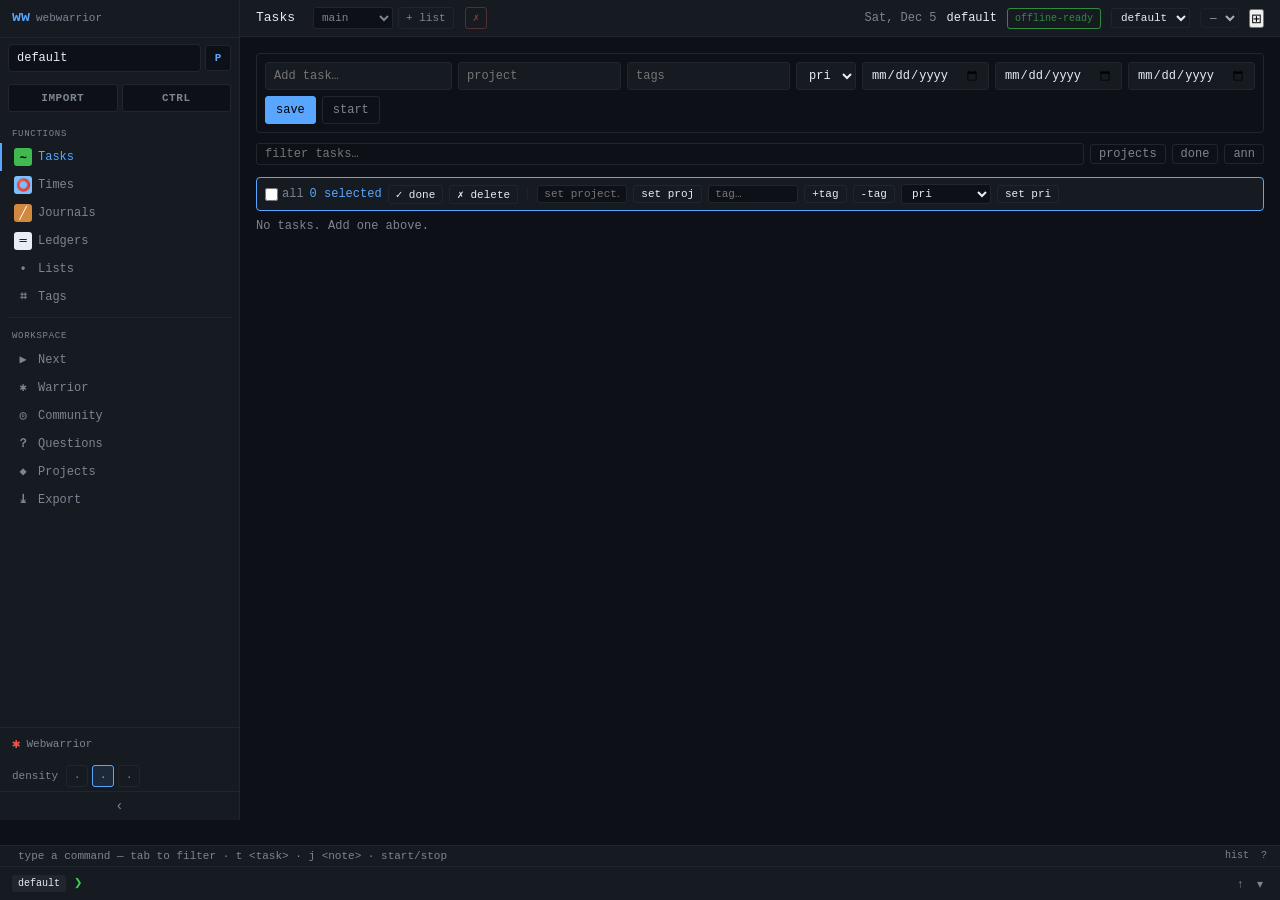
==== index.html @ c08cc504 "Twain mode updates" ====
<!DOCTYPE html>
<html lang="en">
<head>
  <meta charset="UTF-8">
  <meta name="viewport" content="width=device-width, initial-scale=1.0">
  <meta http-equiv="Content-Security-Policy"
        content="default-src 'self'; script-src 'self' 'unsafe-inline'; style-src 'self' 'unsafe-inline'; connect-src 'none'; img-src 'self' data:;">
  <title>Webwarrior</title>
  <link rel="stylesheet" href="style.css">
  <style>
    /* Webwarrior additions */
    .profile-create-row { display:flex; gap:6px; align-items:center; padding:10px 12px; background:var(--bg); border-bottom:1px solid var(--border); }
    .profile-create-row input { flex:1; min-width:0; }
    .import-panel { padding:10px; }
    .import-panel p { color:var(--muted); font-size:12px; margin-bottom:10px; line-height:1.6; }
    .import-progress { margin-top:10px; font-size:11px; color:var(--muted); }
    .import-progress .import-line { padding:2px 0; }
    .import-progress .import-ok { color:var(--success); }
    .import-progress .import-err { color:var(--error); }
    .conn-dot.connected { background:var(--success) !important; }
    #section-import .service-panel-body { padding:0; }
    .ww-offline-badge { font-size:10px; color:var(--success); padding:2px 7px; border:1px solid var(--success); border-radius:3px; opacity:0.7; }
    /* profile management in profile section */
    .profile-list-item { display:flex; align-items:center; gap:8px; padding:6px 10px; border-bottom:1px solid var(--border); }
    .profile-list-item.active-profile { border-left:3px solid var(--accent); padding-left:7px; }
    .profile-list-name { flex:1; font-size:12px; }
    .profile-list-stats { font-size:11px; color:var(--muted); }
    .profile-list-actions { display:flex; gap:4px; }
  </style>
</head>
<body>
  <div id="app">
    <aside id="sidebar" class="sidebar">
      <div class="sidebar-header">
        <span class="wordmark-ww" id="btn-nav-warrior">ww</span>
        <span class="wordmark-full">webwarrior</span>
      </div>
      <div class="profile-row">
        <div class="profile-pill" id="profile-pill">—</div>
        <button class="profile-info-btn" id="btn-profile-screen" title="Profile info">P</button>
        <ul class="profile-switcher hidden" id="profile-switcher"></ul>
      </div>
      <div class="cmd-ctrl-row">
        <button class="cmd-ctrl-btn" id="btn-nav-import" data-section="import" title="Import from ww folder">IMPORT</button>
        <button class="cmd-ctrl-btn" id="btn-nav-ctrl" data-section="ctrl" title="CTRL — settings">CTRL</button>
      </div>
      <nav class="sidebar-nav" id="sidebar-nav">
        <div class="nav-group-label">functions</div>
        <button class="nav-item active" data-section="tasks"><span class="nav-icon icon-tasks">∼</span><span class="nav-label">Tasks</span></button>
        <button class="nav-item" data-section="time"><span class="nav-icon icon-time">⭕</span><span class="nav-label">Times</span></button>
        <button class="nav-item" data-section="journal"><span class="nav-icon icon-journal">╱</span><span class="nav-label">Journals</span></button>
        <button class="nav-item" data-section="ledger"><span class="nav-icon icon-ledger">═</span><span class="nav-label">Ledgers</span></button>
        <button class="nav-item" data-section="lists"><span class="nav-icon">•</span><span class="nav-label">Lists</span></button>
        <button class="nav-item" data-section="tags"><span class="nav-icon">⌗</span><span class="nav-label">Tags</span></button>
        <div class="nav-divider"></div>
        <div class="nav-group-label">workspace</div>
        <button class="nav-item" data-section="next"><span class="nav-icon">▶</span><span class="nav-label">Next</span></button>
        <button class="nav-item" data-section="warrior"><span class="nav-icon">✱</span><span class="nav-label">Warrior</span></button>
        <button class="nav-item" data-section="community"><span class="nav-icon">◎</span><span class="nav-label">Community</span></button>
        <button class="nav-item" data-section="questions"><span class="nav-icon">？</span><span class="nav-label">Questions</span></button>
        <button class="nav-item" data-section="projects"><span class="nav-icon">◆</span><span class="nav-label">Projects</span></button>
        <button class="nav-item" data-section="export"><span class="nav-icon">⤓</span><span class="nav-label">Export</span></button>
      </nav>
      <div class="sidebar-footer" id="sidebar-footer">
        <div class="warrior-stats" id="warrior-stats">
          <span class="warrior-icon">✱</span>
          <span class="warrior-label" id="warrior-label">Webwarrior</span>
          <span class="warrior-count" id="warrior-count"></span>
        </div>
        <div class="density-control">
          <span class="density-label">density</span>
          <div class="density-stops">
            <button class="density-btn" data-density="compact" title="Compact">·</button>
            <button class="density-btn active" data-density="normal" title="Normal">·</button>
            <button class="density-btn" data-density="relaxed" title="Relaxed">·</button>
          </div>
        </div>
        <button class="sidebar-toggle" id="sidebar-toggle" title="Toggle sidebar">‹</button>
      </div>
    </aside>
    <button class="sidebar-peek" id="sidebar-peek" title="Open sidebar">›</button>
    <div id="main">
      <header id="content-header">
        <div class="header-row1">
          <div class="header-title-group">
            <span id="section-title">Tasks</span>
            <div id="header-resource-slot" class="header-resource-slot">

              <!-- Tasks sub-list -->
              <div class="resource-bar-inner hidden" data-resource-section="tasks">
                <select id="task-list-select" class="resource-select" title="Task list"></select>
                <button class="resource-add-btn" id="btn-new-task-list">+ list</button>
                <button class="resource-add-btn resource-del-btn" id="btn-del-task-list" title="Remove this task list">✗</button>
              </div>

              <!-- Time sub-log -->
              <div class="resource-bar-inner hidden" data-resource-section="time">
                <select id="time-log-select" class="resource-select" title="Time log"></select>
                <button class="resource-add-btn" id="btn-new-time-log">+ log</button>
                <button class="resource-add-btn resource-del-btn" id="btn-del-time-log" title="Remove this time log">✗</button>
              </div>

              <!-- Journal -->
              <div class="resource-bar-inner hidden" data-resource-section="journal">
                <select id="journal-name-select" class="resource-select" title="Active journal"></select>
                <button class="resource-add-btn" id="btn-new-journal">+ journal</button>
              </div>

              <!-- Ledger -->
              <div class="resource-bar-inner hidden" data-resource-section="ledger">
                <select id="ledger-name-select" class="resource-select" title="Active ledger"></select>
                <button class="resource-add-btn" id="btn-new-ledger">+ ledger</button>
              </div>

              <!-- Lists -->
              <div class="resource-bar-inner hidden" data-resource-section="lists">
                <select id="list-name-select" class="resource-select" title="Active list"></select>
                <button class="resource-add-btn" id="btn-new-list">+ list</button>
                <button class="resource-add-btn resource-del-btn" id="btn-delete-list" title="Delete this list">✗</button>
              </div>

            </div>
          </div>
          <div class="header-stats">
            <span id="stat-tasks-count" class="stat-item hidden"></span>
            <span id="stat-time-today" class="stat-item hidden"></span>
            <span id="stat-date" class="stat-item"></span>
            <span id="header-profile" class="stat-item stat-profile" title="Switch profile">—</span>
            <span class="ww-offline-badge">offline-ready</span>
            <select id="journal-theme-select" class="header-theme-select" title="Journal theme">
              <option value="default">default</option>
              <option value="twain">Twain ✦</option>
            </select>
            <select id="global-mode-select" class="header-theme-select" title="Theme mode" disabled>
              <option value="">—</option>
            </select>
            <button id="btn-sidebar-fullscreen" class="header-icon-btn" title="Collapse sidebar / expand view">⊞</button>
          </div>
        </div>
      </header>
      <div id="content-area">
        <!-- Global search overlay -->
        <div id="search-overlay" class="hidden">
          <div id="search-results"></div>
        </div>

        <!-- Tasks -->
        <section class="section" id="section-tasks">
          <form class="add-form-inline" id="add-task-form">
            <input type="text" name="description" placeholder="Add task…" autocomplete="off" />
            <input type="text" name="project" placeholder="project" />
            <input type="text" name="tags" placeholder="tags" />
            <select name="priority"><option value="">pri</option><option>H</option><option>M</option><option>L</option></select>
            <input type="date" name="due" title="due date" />
            <input type="date" name="scheduled" title="scheduled date" />
            <input type="date" name="wait" title="wait until" />
            <button type="submit" class="btn-inline-submit">save</button>
            <button type="button" class="btn-inline-alt" id="btn-task-start-new">start</button>
          </form>
          <div class="section-toolbar">
            <input type="text" id="task-filter" class="inline-filter" placeholder="filter tasks…" />
            <button class="btn-toolbar" id="btn-group-toggle" title="Group tasks by project">projects</button>
            <button class="btn-toolbar" id="btn-show-done-tasks" title="Show completed tasks">done</button>
            <button class="btn-toolbar" id="btn-ann-toggle" title="Toggle annotations">ann</button>
          </div>
          <div id="bulk-toolbar" class="hidden">
            <label class="bulk-select-all"><input type="checkbox" id="bulk-select-all" /> all</label>
            <span id="bulk-count">0 selected</span>
            <button class="btn-bulk" data-op="done">✓ done</button>
            <button class="btn-bulk" data-op="delete">✗ delete</button>
            <span class="bulk-sep">|</span>
            <input type="text" id="bulk-project-input" placeholder="set project…" class="bulk-input" />
            <button class="btn-bulk" data-op="set-project">set proj</button>
            <input type="text" id="bulk-tag-input" placeholder="tag…" class="bulk-input" />
            <button class="btn-bulk" data-op="add-tag">+tag</button>
            <button class="btn-bulk" data-op="remove-tag">-tag</button>
            <select id="bulk-priority-select" class="bulk-input"><option value="">pri</option><option>H</option><option>M</option><option>L</option></select>
            <button class="btn-bulk" data-op="set-priority">set pri</button>
          </div>
          <div class="task-list" id="task-list"><div class="skeleton-msg">Loading tasks…</div></div>
          <div class="task-list hidden" id="task-done-list"></div>
          <div class="task-detail hidden" id="task-detail"></div>
        </section>

        <!-- Times -->
        <section class="section hidden" id="section-time">
          <form class="add-form-inline" id="add-time-form">
            <input type="text" name="tags" id="timew-tag-input" placeholder="tags (e.g. dev review)" autocomplete="off" style="width:200px" />
            <input type="text" name="description" placeholder="description (optional)" autocomplete="off" style="flex:1;min-width:140px" />
            <input type="text" name="duration" placeholder="duration (e.g. 30min, 1h)" style="width:130px" />
            <button type="button" class="btn-inline-submit" id="btn-timew-start">▶ start</button>
            <button type="button" class="btn-inline-alt" id="btn-timew-stop">■ stop</button>
            <button type="submit" class="btn-inline-alt" id="btn-timew-track">+ track</button>
          </form>
          <div class="time-today" id="time-today">Loading…</div>
          <div class="time-week" id="time-week"></div>
          <div class="time-tag-summary" id="time-tag-summary"></div>
          <div class="time-filter-bar">
            <input type="text" id="time-tag-filter" class="inline-filter" placeholder="filter by tag…" style="width:180px" autocomplete="off" />
            <select id="time-date-range" class="resource-select" style="font-size:11px">
              <option value="all">all time</option>
              <option value="today">today</option>
              <option value="week">this week</option>
              <option value="month">this month</option>
            </select>
          </div>
          <div class="time-intervals" id="time-intervals"></div>
        </section>

        <!-- Journals -->
        <section class="section hidden" id="section-journal">
          <span id="twain-datetime" class="twain-datetime"></span>
          <form class="add-form-inline add-form-journal" id="add-journal-form">
            <div class="twain-writing-wrap">
              <textarea name="entry" id="journal-entry-textarea" placeholder="New journal entry… (Enter to submit, Shift+Enter for newline)" rows="3"></textarea>
              <!-- Ink overlay: sections + tags floating on the parchment -->
              <div id="twain-ink-panel" class="twain-ink-panel hidden">
                <div class="twain-ink-group" id="twain-ink-sections-group">
                  <span class="twain-ink-label">sections <button type="button" id="btn-collapse-sections" class="twain-ink-toggle" title="collapse">−</button></span>
                  <div id="twain-section-list" class="twain-ink-sections"></div>
                </div>
                <div class="twain-ink-group" id="twain-ink-tags-group" style="margin-top:10px">
                  <span class="twain-ink-label">tags <button type="button" id="btn-collapse-tags" class="twain-ink-toggle" title="collapse">−</button></span>
                  <div id="twain-tag-list" class="twain-ink-tags"></div>
                </div>
              </div>
              <div id="twain-status-bar" class="twain-status-bar">
                <span id="twain-word-count" class="twain-status-text"></span>
              </div>
            </div>
            <div class="journal-meta-row">
              <input type="text" name="project" id="journal-project-input" class="journal-meta-input" placeholder="section" autocomplete="off" />
              <input type="text" name="tags" id="journal-tags-input" class="journal-meta-input" placeholder="tags (comma-separated)" autocomplete="off" />
              <select name="priority" id="journal-priority-select" class="journal-meta-select-sm">
                <option value="">priority</option>
                <option value="H">high</option>
                <option value="M">medium</option>
                <option value="L">low</option>
              </select>
              <label class="jrnl-enter-label" title="Enter key submits entry">
                <input type="checkbox" id="jrnl-enter-toggle" checked style="display:none" />
                <span class="jrnl-enter-indicator" id="jrnl-enter-indicator">↵</span>
              </label>
              <button type="submit" class="btn-inline-submit jrnl-add-btn">add</button>
            </div>
          </form>
          <input type="text" id="journal-search" class="inline-filter" placeholder="search entries…" style="margin-bottom:8px;width:100%" />
          <div class="journal-filter-bar">
            <div class="jrnl-filter-tabs">
              <button class="jrnl-filter-tab active" data-mode="all">All</button>
              <button class="jrnl-filter-tab" data-mode="annotated">Annotated</button>
              <button class="jrnl-filter-tab" data-mode="rejournaled">Rejournaled</button>
            </div>
            <div class="jrnl-filter-right">
              <button class="journal-filter-btn jmd-toggle" id="journal-md-toggle" title="Toggle markdown rendering">⊞ MD</button>
              <button class="journal-filter-btn" id="btn-journal-show-archived" title="Show archived entries"># archived</button>
            </div>
          </div>
          <div class="journal-list" id="journal-list"><div class="skeleton-msg">Loading journal…</div></div>

          <!-- Twain mode elements (hidden in default theme) -->
          <div id="twain-scratch-col" class="twain-scratch-col hidden">
            <div class="twain-scratch-header">
              <span class="twain-scratch-label">scratch</span>
              <button type="button" id="btn-scratch-expand" class="twain-scratch-toggle-btn" title="Expand to 3 columns">⇥</button>
              <button type="button" id="btn-scratch-collapse" class="twain-scratch-toggle-btn" title="Collapse scratchpad">‹</button>
            </div>
            <div class="twain-scratch-cols">
              <textarea id="twain-scratch" class="twain-scratch-textarea" placeholder="" spellcheck="false"></textarea>
              <textarea id="twain-scratch-b" class="twain-scratch-textarea twain-scratch-extra hidden" placeholder="" spellcheck="false"></textarea>
              <textarea id="twain-scratch-c" class="twain-scratch-textarea twain-scratch-extra hidden" placeholder="" spellcheck="false"></textarea>
            </div>
          </div>
          <div id="twain-save-bar" class="twain-save-bar hidden">
            <div class="twain-savebar-left">
              <button type="button" id="btn-twain-save" class="twain-save-btn">save</button>
              <span class="twain-save-hint">to <em id="twain-save-to">main</em></span>
              <span class="twain-save-shortcut">⌘S</span>
              <input type="text" id="twain-entries-search" class="twain-entries-search" placeholder="🔍" autocomplete="off" />
              <span class="twain-savebar-spacer"></span>
              <button type="button" id="btn-twain-focus" class="twain-savebar-btn" title="Focus mode — full window journal">▣</button>
              <button type="button" id="btn-twain-expand" class="twain-savebar-btn" title="Expand / collapse scratch">⤢</button>
              <button type="button" id="btn-twain-river" class="twain-savebar-btn" title="Mississippi mode">〰</button>
            </div>
            <div class="twain-savebar-right">
              <input type="text" id="twain-list-input" class="twain-list-input" placeholder="list item…" autocomplete="off" />
              <select id="twain-list-select" class="twain-list-select"></select>
              <button type="button" id="btn-twain-list-add" class="twain-savebar-btn" title="New list">+</button>
              <button type="button" id="btn-twain-list-show" class="twain-savebar-btn" title="Show list items">↑</button>
            </div>
            <div id="twain-list-popup" class="twain-list-popup hidden"></div>
          </div>
          <!-- Twain task bar: quick-add task from journal -->
          <div id="twain-task-bar" class="twain-task-bar hidden">
            <div class="twain-task-bar-row">
              <input type="text" id="twain-task-desc" class="twain-task-input" placeholder="task…" autocomplete="off" />
              <input type="text" id="twain-task-project" class="twain-task-input twain-task-meta" placeholder="project" autocomplete="off" />
              <input type="text" id="twain-task-tags" class="twain-task-input twain-task-meta" placeholder="tags" autocomplete="off" />
              <select id="twain-task-priority" class="twain-task-select">
                <option value="">pri</option>
                <option value="H">H</option>
                <option value="M">M</option>
                <option value="L">L</option>
              </select>
              <select id="twain-task-list" class="twain-task-select"></select>
              <button type="button" id="btn-twain-task-add" class="twain-task-add-btn">+ task</button>
            </div>
          </div>
          <div id="twain-entries-bar" class="twain-entries-bar hidden">
            <div class="twain-entries-bar-row">
              <button type="button" id="btn-twain-entries-toggle" class="twain-entries-toggle-btn">
                <span id="twain-entries-info" class="twain-entries-info">— entries</span>
                <span class="twain-entries-caret">▲</span>
              </button>
            </div>
            <div id="twain-entries-drawer" class="twain-entries-drawer hidden"></div>
          </div>
        </section>

        <!-- Ledgers -->
        <section class="section hidden" id="section-ledger">
          <form class="add-form-inline" id="add-ledger-form">
            <input type="date" name="date" />
            <input type="text" name="description" placeholder="Add transaction…" autocomplete="off" />
            <input type="text" name="account" placeholder="account" list="account-list" />
            <datalist id="account-list"></datalist>
            <input type="text" name="amount" placeholder="amount (e.g. 45.00 or -45.00)" />
            <input type="text" name="comment" placeholder="note…" />
            <button type="submit" class="btn-inline-submit">save</button>
          </form>
          <div class="add-account-row">
            <input type="text" id="add-account-input" class="inline-filter" placeholder="add account (e.g. expenses:travel)" style="width:260px" />
            <button class="btn-inline-alt" id="btn-add-account">+ account</button>
          </div>
          <div class="hledger-toolbar">
            <button class="btn-inline-alt hl-btn active" data-cmd="balance">balance</button>
            <button class="btn-inline-alt hl-btn" data-cmd="register">register</button>
            <button class="btn-inline-alt hl-btn" data-cmd="income">income stmt</button>
          </div>
          <div class="hledger-period-row">
            <select id="hl-period" class="resource-select" style="font-size:11px">
              <option value="">all time</option>
              <option value="monthly">monthly</option>
              <option value="weekly">weekly</option>
            </select>
            <input type="text" id="hl-filter" class="inline-filter" placeholder="account filter…" style="width:160px" />
          </div>
          <div class="hledger-output" id="hledger-output"></div>
          <div class="ledger-summary" id="ledger-summary"></div>
          <input type="text" id="ledger-search" class="inline-filter" placeholder="search transactions…" style="margin:8px 0;width:100%" />
          <div class="ledger-recent" id="ledger-recent"></div>
        </section>

        <!-- Tags -->
        <section class="section hidden" id="section-tags">
          <div class="section-toolbar">
            <input type="text" id="tags-filter" class="inline-filter" placeholder="filter tags…" />
            <select id="tags-sort" class="toolbar-select-sm">
              <option value="name">A→Z</option>
              <option value="count-desc">Most tasks</option>
              <option value="count-asc">Fewest tasks</option>
            </select>
          </div>
          <div id="tags-chips" class="tags-chips-panel"></div>
          <div id="tags-body"><div class="skeleton-msg">Loading…</div></div>
        </section>

        <!-- Projects -->
        <section class="section hidden" id="section-projects">
          <form class="add-form-inline" id="project-create-form">
            <input type="text" name="name" placeholder="project name" autocomplete="off" style="width:140px" />
            <input type="text" name="description" placeholder="description (optional)" autocomplete="off" style="flex:1;min-width:120px" />
            <button type="submit" class="btn-inline-submit">define project</button>
          </form>
          <div class="section-toolbar">
            <input type="text" id="project-filter" class="inline-filter" placeholder="filter projects…" />
          </div>
          <div id="projects-body"><div class="skeleton-msg">Loading…</div></div>
        </section>

        <!-- Lists -->
        <section class="section hidden" id="section-lists">
          <form class="add-form-inline" id="add-list-item-form">
            <input type="text" name="text" id="list-item-text" placeholder="Add item…" autocomplete="off" style="flex:1;min-width:200px" />
            <button type="submit" class="btn-inline-submit">add</button>
          </form>
          <div class="section-toolbar">
            <input type="text" id="list-filter" class="inline-filter" placeholder="filter items…" style="flex:1" autocomplete="off" />
            <button class="btn-toolbar" id="btn-list-show-done">show done</button>
          </div>
          <div class="list-items" id="list-items"><div class="skeleton-msg">Loading…</div></div>
        </section>

        <!-- Next -->
        <section class="section hidden" id="section-next">
          <div class="service-panel">
            <div class="service-panel-header">Next — Recommended Task</div>
            <div class="service-panel-body">
              <div id="next-card"><div class="skeleton-msg">Loading…</div></div>
              <div style="margin-top:16px">
                <div style="font-size:11px;color:var(--muted);margin-bottom:6px">Due within 7 days</div>
                <div id="next-upcoming"></div>
              </div>
              <div style="margin-top:12px">
                <div style="font-size:11px;color:var(--error);margin-bottom:6px">Overdue</div>
                <div id="next-overdue"></div>
              </div>
            </div>
          </div>
        </section>

        <!-- Warrior -->
        <section class="section hidden" id="section-warrior">
          <div class="service-panel">
            <div class="service-panel-header">✱ Warrior — All Profiles</div>
            <div class="service-panel-body">
              <div id="warrior-totals" style="display:flex;gap:16px;flex-wrap:wrap;padding:8px 0;margin-bottom:8px;border-bottom:1px solid var(--border)"></div>
              <div id="warrior-profiles"></div>
            </div>
          </div>
        </section>

        <!-- Community -->
        <section class="section hidden" id="section-community">
          <div class="service-panel">
            <div class="service-panel-header">◎ Community — Shared Collections</div>
            <div class="service-panel-body">

              <!-- Collection picker + create -->
              <div style="display:flex;gap:8px;align-items:center;flex-wrap:wrap;margin-bottom:8px">
                <select id="community-select" class="resource-select" style="min-width:150px;flex:1"></select>
                <button class="btn-inline-alt" id="btn-community-archive">archive</button>
                <button class="btn-inline-alt" id="btn-comm-show-create" style="font-size:11px">+ new</button>
              </div>
              <form class="add-form-inline hidden" id="community-create-form" style="margin-bottom:10px">
                <input type="text" name="name" placeholder="collection name (letters, numbers, - _)" autocomplete="off" pattern="[a-zA-Z0-9_-]+" style="width:200px" />
                <input type="text" name="description" placeholder="description (optional)" autocomplete="off" style="flex:1;min-width:120px" />
                <button type="submit" class="btn-inline-submit">create</button>
                <button type="button" class="btn-inline-alt" id="btn-comm-hide-create">cancel</button>
              </form>

              <!-- View tabs + search -->
              <div style="display:flex;gap:6px;align-items:center;flex-wrap:wrap;margin-bottom:10px">
                <div style="display:flex;gap:4px">
                  <button class="community-tab active" data-view="unified">All</button>
                  <button class="community-tab" data-view="tasks">Tasks</button>
                  <button class="community-tab" data-view="journal">Journal</button>
                </div>
                <input type="text" id="comm-search" class="inline-filter" placeholder="search entries…" autocomplete="off" style="flex:1;min-width:140px" />
              </div>

              <div id="community-body"><div class="skeleton-msg">Select or create a collection above.</div></div>
            </div>
          </div>
        </section>

        <!-- Questions -->
        <section class="section hidden" id="section-questions">
          <div class="service-panel">
            <div class="service-panel-header">？Questions — Capture Templates</div>
            <div class="service-panel-body">
              <div id="questions-templates"></div>
              <div id="questions-active-form" class="hidden" style="margin-top:12px;padding:10px;background:var(--bg);border:1px solid var(--border);border-radius:4px">
                <div id="questions-form-title" style="font-size:12px;font-weight:bold;margin-bottom:8px;color:var(--accent)"></div>
                <form id="questions-answer-form"></form>
                <div style="display:flex;gap:8px;margin-top:8px">
                  <button class="btn-inline-submit" id="btn-questions-submit">submit</button>
                  <button class="btn-inline-alt" id="btn-questions-cancel">cancel</button>
                </div>
              </div>
            </div>
          </div>
        </section>

        <!-- Export (expanded) -->
        <section class="section hidden" id="section-export">
          <div class="service-panel">
            <div class="service-panel-header">Export</div>
            <div class="service-panel-body" style="padding:10px 0">
              <p style="color:var(--muted);font-size:12px;margin-bottom:12px">All exports are local file downloads. Nothing leaves your browser.</p>
              <div style="display:flex;gap:8px;flex-wrap:wrap;margin-bottom:12px">
                <button class="btn-inline-submit" id="btn-export-json">Full JSON</button>
                <button class="btn-inline-alt" id="btn-export-tasks-csv">Tasks CSV</button>
                <button class="btn-inline-alt" id="btn-export-journal-md">Journal Markdown</button>
                <button class="btn-inline-alt" id="btn-export-hledger">Hledger File</button>
              </div>
              <div class="cmd-unified-output hidden" id="export-output"></div>
            </div>
          </div>
        </section>

        <!-- Import -->
        <section class="section hidden" id="section-import">
          <div class="service-panel">
            <div class="service-panel-header">Import from ww</div>
            <div class="service-panel-body">
              <div class="import-panel">
                <p>Import your existing Workwarrior data. Grant read access to your <code>~/.workwarrior/</code> or <code>~/ww/</code> folder. Your data stays entirely in your browser — nothing is uploaded anywhere.</p>
                <p style="font-size:11px;color:var(--warning);margin-bottom:10px">⚠ File System Access API required (Chrome/Edge/Firefox 111+). Not available in Safari.</p>
                <div style="display:flex;gap:8px;flex-wrap:wrap">
                  <button class="btn-inline-submit" id="btn-import-folder">Choose ww folder…</button>
                  <button class="btn-inline-alt" id="btn-import-demo">Load demo data</button>
                </div>
                <div class="import-progress" id="import-progress"></div>
              </div>
            </div>
          </div>
        </section>

        <!-- Profile -->
        <section class="section hidden" id="section-profile">
          <div class="service-panel">
            <div class="service-panel-header">Profiles</div>
            <div class="service-panel-body">
              <form class="add-form-inline" id="profile-create-form" style="padding:10px 0 10px">
                <input type="text" name="name" placeholder="new profile name (e.g. work, personal)" autocomplete="off" style="flex:1;min-width:160px" />
                <button type="submit" class="btn-inline-submit">create profile</button>
              </form>
              <div id="profile-list"></div>
            </div>
          </div>
        </section>

        <!-- CTRL -->
        <section class="section hidden" id="section-ctrl">
          <div class="service-panel">
            <div class="service-panel-header">CTRL — Settings</div>
            <div class="service-panel-body">
              <div style="padding:10px 0">
                <div style="font-size:11px;color:var(--muted);margin-bottom:8px">All data is stored in your browser's IndexedDB. Nothing leaves your device.</div>
                <div style="margin-bottom:14px;padding:8px;background:var(--bg);border:1px solid var(--border);border-radius:4px">
                  <div style="font-size:11px;color:var(--muted);margin-bottom:6px">Storage</div>
                  <div id="ctrl-storage-info" style="font-size:12px;color:var(--text)">Loading…</div>
                  <button class="btn-inline-alt" id="btn-ctrl-clear-profile" style="margin-top:8px;color:var(--error);border-color:var(--error)">Clear current profile data</button>
                </div>
                <div style="margin-bottom:14px;padding:8px;background:var(--bg);border:1px solid var(--border);border-radius:4px">
                  <div style="font-size:11px;color:var(--muted);margin-bottom:4px">Keyboard shortcuts</div>
                  <div style="font-size:11px;line-height:2;color:var(--text)">
                    <code>g t</code> Tasks &nbsp; <code>g i</code> Times &nbsp; <code>g j</code> Journals &nbsp; <code>g l</code> Ledger<br>
                    <code>g p</code> Projects &nbsp; <code>g x</code> Tags &nbsp; <code>g e</code> Export<br>
                    <code>Esc</code> Focus terminal &nbsp; <code>Tab</code> Filter mode<br>
                    <code>t &lt;desc&gt;</code> Quick task &nbsp; <code>j &lt;text&gt;</code> Quick journal<br>
                    <code>start &lt;tags&gt;</code> Start tracking &nbsp; <code>stop</code> Stop tracking
                  </div>
                </div>
              </div>
            </div>
          </div>
        </section>

      </div>
    </div>
  </div>

  <!-- Terminal line -->
  <div id="terminal-bar">
    <div id="cmd-output" class="hidden"></div>
    <div id="hints-bar">
      <span id="hints-actions" class="hints-actions"></span>
      <span id="hints-text" class="hints-text">type a command — tab to filter · t &lt;task&gt; · j &lt;note&gt; · start/stop</span>
      <span id="hints-power" class="hints-power">
        <button class="hints-btn" id="hints-hist-btn" title="Command history">hist</button>
        <button class="hints-btn" id="hints-help-btn" title="Help (?)">?</button>
      </span>
    </div>
    <div id="terminal-input-row">
      <span id="term-profile-badge" class="term-badge"></span>
      <span id="term-prompt" class="prompt-exec">❯ </span>
      <input type="text" id="term-input" autocomplete="off" spellcheck="false" />
      <button id="term-pos-toggle" class="term-icon-btn" title="Move terminal">↑</button>
      <button id="term-expand-toggle" class="term-icon-btn" title="Expand/collapse terminal">▾</button>
    </div>
  </div>

  <!-- Toast -->
  <div id="toast" class="hidden" style="position:fixed;bottom:90px;right:16px;z-index:9999;padding:8px 14px;border-radius:5px;font-size:12px;font-family:inherit;pointer-events:none;transition:opacity 0.2s"></div>

  <!-- Confirm modal -->
  <div id="confirm-modal" class="confirm-overlay hidden">
    <div class="confirm-dialog">
      <div class="confirm-msg" id="confirm-msg"></div>
      <div class="confirm-actions">
        <button class="btn-inline-submit" id="confirm-ok">OK</button>
        <button class="btn-inline-alt" id="confirm-cancel">Cancel</button>
      </div>
    </div>
  </div>

  <!-- Help overlay -->
  <div id="ww-help-overlay" class="ww-help-overlay hidden">
    <div class="ww-help-panel">
      <div class="ww-help-header">
        <span class="ww-help-title"><span class="ww-help-ww">ww</span> · webwarrior</span>
        <button class="ww-help-close" id="btn-ww-help-close" title="Close (Esc)">×</button>
      </div>
      <div class="ww-help-body" style="padding:16px">
        <p style="color:var(--muted);font-size:12px;margin-bottom:12px">All data stored locally in your browser. No server, no cloud.</p>
        <table style="font-size:12px;border-collapse:collapse;width:100%">
          <tr><td style="padding:4px 16px 4px 0;color:var(--accent)">g t</td><td>Go to Tasks</td></tr>
          <tr><td style="padding:4px 16px 4px 0;color:var(--accent)">g i</td><td>Go to Times</td></tr>
          <tr><td style="padding:4px 16px 4px 0;color:var(--accent)">g j</td><td>Go to Journals</td></tr>
          <tr><td style="padding:4px 16px 4px 0;color:var(--accent)">g l</td><td>Go to Ledger</td></tr>
          <tr><td style="padding:4px 16px 4px 0;color:var(--accent)">g p</td><td>Go to Projects</td></tr>
          <tr><td style="padding:4px 16px 4px 0;color:var(--accent)">g x</td><td>Go to Tags</td></tr>
          <tr><td style="padding:4px 16px 4px 0;color:var(--accent)">Tab</td><td>Toggle filter mode</td></tr>
          <tr><td style="padding:4px 16px 4px 0;color:var(--accent)">Esc</td><td>Focus terminal</td></tr>
          <tr><td style="padding:4px 16px 4px 0;color:var(--accent)">t &lt;desc&gt;</td><td>Quick-add task</td></tr>
          <tr><td style="padding:4px 16px 4px 0;color:var(--accent)">j &lt;text&gt;</td><td>Quick journal entry</td></tr>
          <tr><td style="padding:4px 16px 4px 0;color:var(--accent)">start &lt;tags&gt;</td><td>Start time tracking</td></tr>
          <tr><td style="padding:4px 16px 4px 0;color:var(--accent)">stop</td><td>Stop time tracking</td></tr>
        </table>
      </div>
    </div>
  </div>

  <!-- Task Detail Drawer -->
  <div id="task-drawer" class="task-drawer hidden" aria-hidden="true">
    <div class="task-drawer-backdrop" id="tdr-backdrop"></div>
    <div class="task-drawer-panel" role="dialog" aria-label="Task detail">

      <!-- Header -->
      <div class="tdr-header">
        <span class="tdr-urgency-score" id="tdr-urgency-score"></span>
        <span class="tdr-project-badge" id="tdr-header-project"></span>
        <span class="tdr-header-title" id="tdr-header-title"></span>
        <span class="tdr-header-tags" id="tdr-header-tags"></span>
        <div class="tdr-header-actions" id="tdr-header-actions"></div>
        <button class="tdr-close-btn" id="tdr-close" title="Close">✕</button>
      </div>

      <div class="tdr-body">
        <!-- Core fields -->
        <div class="tdr-fields">
          <div class="tdr-field-row"><label class="tdr-label">description</label><input class="tdr-input" id="tdr-desc" type="text" autocomplete="off"></div>
          <div class="tdr-field-row"><label class="tdr-label">list</label><select class="tdr-input tdr-select" id="tdr-task-list"></select></div>
          <div class="tdr-field-row"><label class="tdr-label">project</label><input class="tdr-input" id="tdr-proj" type="text" autocomplete="off"></div>
          <div class="tdr-field-row"><label class="tdr-label">priority</label>
            <select class="tdr-input tdr-select" id="tdr-pri">
              <option value="">—</option><option value="H">H</option><option value="M">M</option><option value="L">L</option>
            </select>
          </div>
          <div class="tdr-field-row"><label class="tdr-label">due</label><input class="tdr-input" id="tdr-due" type="date"></div>
          <div class="tdr-field-row"><label class="tdr-label">sched</label><input class="tdr-input" id="tdr-sched" type="date"></div>
          <div class="tdr-field-row"><label class="tdr-label">wait</label><input class="tdr-input" id="tdr-wait" type="date"></div>
          <div class="tdr-field-row"><label class="tdr-label">tags</label><input class="tdr-input" id="tdr-tags" type="text" placeholder="space or comma separated" autocomplete="off"></div>
          <div class="tdr-field-row tdr-field-readonly"><label class="tdr-label">status</label><span class="tdr-value" id="tdr-status"></span></div>
          <div class="tdr-field-row tdr-field-readonly"><label class="tdr-label">urgency</label><span class="tdr-value" id="tdr-urgency-val"></span></div>
          <div class="tdr-field-row tdr-field-readonly"><label class="tdr-label">created</label><span class="tdr-value" id="tdr-created"></span></div>
        </div>

        <!-- UDAs -->
        <div class="tdr-section-header">UDAS</div>
        <div id="tdr-uda-list"></div>
        <div class="tdr-uda-add-row">
          <input class="tdr-input tdr-uda-key-input" id="tdr-uda-key" type="text" placeholder="add UDA (type to search…)" list="tdr-uda-datalist" autocomplete="off">
          <datalist id="tdr-uda-datalist"></datalist>
          <input class="tdr-input tdr-uda-val-input" id="tdr-uda-val" type="text" placeholder="value">
          <button class="btn-inline-submit tdr-btn-sm" id="btn-tdr-add-uda">+ UDA</button>
        </div>
        <button class="btn-inline-submit" id="btn-tdr-save" style="margin:10px 0 14px">save</button>

        <!-- Annotations -->
        <div id="tdr-annotations"></div>
        <div class="tdr-ann-add-row">
          <input class="tdr-input" id="tdr-ann-text" type="text" placeholder="add annotation…" style="flex:1">
          <button class="btn-inline-submit tdr-btn-sm" id="btn-tdr-annotate">annotate</button>
        </div>

        <!-- Note to journal -->
        <div class="tdr-journal-row">
          <input class="tdr-input" id="tdr-journal-text" type="text" placeholder="note to journal…" style="flex:1">
          <select class="tdr-input tdr-select tdr-journal-sel" id="tdr-journal-select"></select>
          <button class="btn-inline-submit tdr-btn-sm" id="btn-tdr-to-journal">→ journal</button>
        </div>

        <!-- Share to Community -->
        <div class="tdr-section-header" style="margin-top:14px">COMMUNITY</div>
        <div class="tdr-journal-row" style="margin-top:6px">
          <select class="tdr-input tdr-select" id="tdr-community-select" style="flex:1"></select>
          <input class="tdr-input" id="tdr-community-note" type="text" placeholder="optional note…" style="flex:2">
          <button class="btn-inline-submit tdr-btn-sm" id="btn-tdr-to-community">→ share</button>
        </div>

        <!-- Dependencies -->
        <div class="tdr-section-header" style="margin-top:14px">DEPENDENCIES</div>
        <div id="tdr-dep-list"></div>
        <div class="tdr-dep-search-row">
          <input class="tdr-input" id="tdr-dep-search" type="text" placeholder="task ID or description…" style="flex:1" autocomplete="off">
          <button class="btn-inline-alt tdr-btn-sm" id="btn-tdr-blocked-by">→ blocked by</button>
          <button class="btn-inline-alt tdr-btn-sm" id="btn-tdr-blocks">→ blocks</button>
        </div>
        <div id="tdr-dep-results" class="tdr-dep-results hidden"></div>
      </div><!-- /tdr-body -->

    </div><!-- /tdr-panel -->
  </div><!-- /task-drawer -->

  <!-- Journal Detail Drawer -->
  <div id="journal-drawer" class="task-drawer hidden" aria-hidden="true">
    <div class="task-drawer-backdrop" id="jdr-backdrop"></div>
    <div class="task-drawer-panel" role="dialog" aria-label="Journal entry detail">

      <div class="tdr-header">
        <span class="tdr-urgency-score" id="jdr-journal-badge" style="background:rgba(63,185,80,0.1);border-color:rgba(63,185,80,0.3);color:var(--success)"></span>
        <span class="tdr-header-title" id="jdr-date-title"></span>
        <div class="tdr-header-actions" id="jdr-header-actions"></div>
        <button class="tdr-close-btn" id="jdr-close">✕</button>
      </div>

      <div class="tdr-body">
        <div class="tdr-section-header" style="margin-top:0;border-top:none">BODY</div>
        <textarea class="jdr-body-textarea" id="jdr-body" rows="8" placeholder="Journal entry body…"></textarea>

        <div class="tdr-fields" style="margin-top:8px">
          <div class="tdr-field-row"><label class="tdr-label">journal</label>
            <select class="tdr-input tdr-select" id="jdr-journal-select"></select>
          </div>
          <div class="tdr-field-row"><label class="tdr-label">project</label><input class="tdr-input" id="jdr-project" type="text" autocomplete="off"></div>
          <div class="tdr-field-row"><label class="tdr-label">tags</label><input class="tdr-input" id="jdr-tags" type="text" placeholder="space or comma separated" autocomplete="off"></div>
          <div class="tdr-field-row"><label class="tdr-label">priority</label>
            <select class="tdr-input tdr-select" id="jdr-priority">
              <option value="">—</option><option value="H">H</option><option value="M">M</option><option value="L">L</option>
            </select>
          </div>
          <div class="tdr-field-row tdr-field-readonly"><label class="tdr-label">created</label><span class="tdr-value" id="jdr-created"></span></div>
        </div>

        <button class="btn-inline-submit" id="btn-jdr-save" style="margin:10px 0 14px">save</button>

        <div id="jdr-annotations"></div>
        <div class="tdr-ann-add-row">
          <input class="tdr-input" id="jdr-ann-text" type="text" placeholder="add annotation…" style="flex:1">
          <button class="btn-inline-submit tdr-btn-sm" id="btn-jdr-annotate">annotate</button>
        </div>
      </div>
    </div>
  </div>

  <!-- Time Interval Drawer -->
  <div id="time-drawer" class="task-drawer hidden" aria-hidden="true">
    <div class="task-drawer-backdrop" id="tmr-backdrop"></div>
    <div class="task-drawer-panel" role="dialog" aria-label="Time interval detail">
      <div class="tdr-header">
        <span class="tdr-urgency-score" id="tmr-dur-badge" style="background:rgba(88,166,255,0.1);border-color:rgba(88,166,255,0.3);color:var(--accent)"></span>
        <span class="tdr-header-title" id="tmr-tags-title"></span>
        <div class="tdr-header-actions">
          <button data-tmr-action="stop" id="tmr-stop-btn" style="display:none">■ stop</button>
          <button data-tmr-action="delete" style="color:var(--error);border-color:var(--error)">✗ delete</button>
        </div>
        <button class="tdr-close-btn" id="tmr-close">✕</button>
      </div>
      <div class="tdr-body">
        <div class="tdr-fields">
          <div class="tdr-field-row"><label class="tdr-label">tags</label><input class="tdr-input" id="tmr-tags" type="text" placeholder="space or comma separated" autocomplete="off"></div>
          <div class="tdr-field-row"><label class="tdr-label">start</label><input class="tdr-input" id="tmr-start" type="datetime-local"></div>
          <div class="tdr-field-row"><label class="tdr-label">end</label><input class="tdr-input" id="tmr-end" type="datetime-local" placeholder="leave empty if active"></div>
          <div class="tdr-field-row tdr-field-readonly"><label class="tdr-label">duration</label><span class="tdr-value" id="tmr-duration"></span></div>
        </div>
        <div class="tdr-section-header">ANNOTATION</div>
        <textarea class="jdr-body-textarea" id="tmr-annotation" rows="3" placeholder="Optional note…"></textarea>
        <button class="btn-inline-submit" id="btn-tmr-save" style="margin:10px 0 14px">save</button>
        <div class="tdr-section-header">CROSS-POST</div>
        <div class="tdr-journal-row" style="margin-top:6px">
          <input class="tdr-input" id="tmr-journal-text" type="text" placeholder="note to journal…" style="flex:1">
          <select class="tdr-input tdr-select tdr-journal-sel" id="tmr-journal-select"></select>
          <button class="btn-inline-submit tdr-btn-sm" id="btn-tmr-to-journal">→ journal</button>
        </div>
      </div>
    </div>
  </div>

  <!-- Ledger Transaction Drawer -->
  <div id="ledger-drawer" class="task-drawer hidden" aria-hidden="true">
    <div class="task-drawer-backdrop" id="ldr-backdrop"></div>
    <div class="task-drawer-panel" role="dialog" aria-label="Transaction detail">

      <div class="tdr-header">
        <span class="tdr-urgency-score" id="ldr-date-badge" style="background:rgba(210,153,34,0.1);border-color:rgba(210,153,34,0.3);color:var(--warning)"></span>
        <span class="tdr-header-title" id="ldr-desc-title"></span>
        <div class="tdr-header-actions">
          <button data-ldr-action="delete" style="color:var(--error);border-color:var(--error)">✗ delete</button>
        </div>
        <button class="tdr-close-btn" id="ldr-close">✕</button>
      </div>

      <div class="tdr-body">
        <div class="tdr-fields">
          <div class="tdr-field-row"><label class="tdr-label">date</label><input class="tdr-input" id="ldr-date" type="date"></div>
          <div class="tdr-field-row"><label class="tdr-label">description</label><input class="tdr-input" id="ldr-desc" type="text" autocomplete="off"></div>
          <div class="tdr-field-row"><label class="tdr-label">ledger</label>
            <select class="tdr-input tdr-select" id="ldr-ledger-select"></select>
          </div>
          <div class="tdr-field-row"><label class="tdr-label">comment</label><input class="tdr-input" id="ldr-comment" type="text" autocomplete="off"></div>
        </div>
        <button class="btn-inline-submit" id="btn-ldr-save" style="margin:8px 0 14px">save header</button>

        <div class="tdr-section-header">POSTINGS</div>
        <div id="ldr-postings"></div>
        <div class="ldr-add-posting-row">
          <input class="tdr-input" id="ldr-new-account" type="text" placeholder="account" list="account-list" style="flex:1.5" autocomplete="off">
          <input class="tdr-input" id="ldr-new-amount" type="text" placeholder="amount" style="flex:0.7">
          <input class="tdr-input" id="ldr-new-comment" type="text" placeholder="note…" style="flex:1">
          <button class="btn-inline-submit tdr-btn-sm" id="btn-ldr-add-posting">+ add</button>
        </div>

        <div class="tdr-section-header" style="margin-top:14px">CROSS-POST</div>
        <div class="tdr-journal-row" style="margin-top:6px">
          <input class="tdr-input" id="ldr-journal-text" type="text" placeholder="note to journal…" style="flex:1">
          <select class="tdr-input tdr-select tdr-journal-sel" id="ldr-journal-select"></select>
          <button class="btn-inline-submit tdr-btn-sm" id="btn-ldr-to-journal">→ journal</button>
        </div>
      </div>
    </div>
  </div>

  <script type="module" src="app.js"></script>
  <script>
    if ('serviceWorker' in navigator) {
      navigator.serviceWorker.register('./sw.js').then((reg) => {
        reg.addEventListener('updatefound', () => {
          const sw = reg.installing;
          sw.addEventListener('statechange', () => {
            if (sw.state === 'installed' && navigator.serviceWorker.controller) {
              // New version available — show unobtrusive notice
              const badge = document.querySelector('.ww-offline-badge');
              if (badge) { badge.textContent = 'update ready — reload'; badge.style.opacity = '1'; badge.style.cursor = 'pointer'; badge.onclick = () => location.reload(); }
            }
          });
        });
      }).catch(() => {/* SW not supported in file:// — ignore */});
    }
  </script>
</body>
</html>
---- style.css ----
/* style.css — Workwarrior Browser UI styles */

/* ── Color tokens ─────────────────────────────────────────────────────────── */
:root {
  --bg: #0d1117;
  --surface: #161b22;
  --border: #21262d;
  --text: #e6edf3;
  --muted: #7d8590;
  --accent: #58a6ff;
  --success: #3fb950;
  --warning: #d29922;
  --error: #f85149;
  --term-green: #39d353;
  --sidebar-w: 240px;
  --sidebar-collapsed-w: 42px;
  /* Function colors */
  --clr-tasks: #3fb950;
  --clr-time: #79c0ff;
  --clr-journal: #d2883e;
  --clr-ledger: #e6edf3;
  --clr-warrior: #f85149;
  --row-gap: 8px;
  --font-size: 13px;
  --term-h: 80px;
}

/* ── Reset + base ─────────────────────────────────────────────────────────── */
*, *::before, *::after { box-sizing: border-box; margin: 0; padding: 0; }
html, body { height: 100%; background: var(--bg); color: var(--text); font-family: ui-monospace, Menlo, Consolas, "Liberation Mono", monospace; font-size: 13px; line-height: 1.5; }

/* ── App layout ───────────────────────────────────────────────────────────── */
#app { display: flex; height: calc(100vh - var(--term-h)); }

/* ── Focus power bar ─────────────────────────────────────────────────────── */
.focus-bar { position: fixed; top: 0; left: 0; right: 0; height: 30px; background: var(--bg); border-bottom: 1px solid var(--border); display: flex; align-items: center; z-index: 120; padding: 0; }
.focus-bar.hidden { display: none; }
.focus-bar-left { display: flex; align-items: center; gap: 0; padding: 0 10px; border-right: 1px solid var(--border); height: 100%; position: relative; flex-shrink: 0; }
.focus-bar-center { flex: 1; display: flex; align-items: center; justify-content: center; gap: 6px; padding: 0 10px; overflow: hidden; }
.focus-bar-right { display: flex; align-items: center; gap: 6px; padding: 0 10px; border-left: 1px solid var(--border); height: 100%; flex-shrink: 0; }
.focus-bar-label { font-size: 10px; color: var(--accent); font-weight: bold; letter-spacing: .06em; margin-right: 8px; }
.focus-profile-btn { background: none; border: 1px solid var(--border); color: var(--text); font-size: 11px; font-family: inherit; padding: 1px 8px; border-radius: 3px; cursor: pointer; max-width: 160px; overflow: hidden; text-overflow: ellipsis; white-space: nowrap; }
.focus-profile-btn:hover { border-color: var(--accent); color: var(--accent); }
.focus-profile-list { position: fixed; top: 32px; left: 10px; background: var(--surface); border: 1px solid var(--border); border-radius: 4px; list-style: none; min-width: 180px; z-index: 400; box-shadow: 0 4px 16px rgba(0,0,0,.5); }
.focus-profile-list.hidden { display: none; }
.focus-profile-list li { padding: 6px 14px; font-size: 11px; color: var(--muted); cursor: pointer; }
.focus-profile-list li:hover { color: var(--text); background: rgba(255,255,255,.05); }
.focus-profile-list li.active { color: var(--accent); }
.focus-bar-section { font-size: 10px; color: var(--muted); letter-spacing: .06em; text-transform: uppercase; margin-right: 2px; }
.focus-bar-resource-sel { background: none; border: none; border-bottom: 1px solid var(--border); color: var(--text); font-size: 10px; font-family: inherit; padding: 0 14px 0 2px; margin-right: 6px; cursor: pointer; outline: none; appearance: none; -webkit-appearance: none; background-image: url("data:image/svg+xml,%3Csvg xmlns='http://www.w3.org/2000/svg' width='8' height='5'%3E%3Cpath d='M0 0l4 5 4-5z' fill='%23888'/%3E%3C/svg%3E"); background-repeat: no-repeat; background-position: right 2px center; }
.focus-bar-resource-sel:hover { border-bottom-color: var(--accent); color: var(--accent); }
.focus-bar-action { background: none; border: 1px solid var(--border); color: var(--muted); font-size: 10px; font-family: inherit; padding: 1px 7px; border-radius: 3px; cursor: pointer; white-space: nowrap; }
.focus-bar-action:hover { color: var(--text); border-color: var(--muted); }
.focus-bar-btn { background: none; border: none; color: var(--muted); font-size: 12px; font-family: inherit; cursor: pointer; padding: 2px 4px; border-radius: 3px; }
.focus-bar-btn:hover { color: var(--text); }
.focus-track-badge { font-size: 10px; color: var(--success); white-space: nowrap; }

/* ── Terminal focus mode — content area hidden, terminal only ─────────────── */
body.term-focus-mode #app { display: none; }
body.term-focus-mode #cmd-output { max-height: calc(100vh - var(--term-h) - 32px); border-bottom: none; }
body.term-focus-mode .ctx-sidebar { bottom: var(--term-h); top: 30px; max-height: none; width: 300px; border-top: none; box-shadow: none; border-left: 1px solid var(--border); }

/* ── Sidebar ──────────────────────────────────────────────────────────────── */
.sidebar { width: var(--sidebar-w); min-width: var(--sidebar-w); background: var(--surface); border-right: 1px solid var(--border); display: flex; flex-direction: column; transition: width 150ms ease, min-width 150ms ease; overflow: hidden; position: relative; }
.sidebar.collapsed { width: var(--sidebar-collapsed-w); min-width: var(--sidebar-collapsed-w); }
.sidebar.collapsed .sidebar-header { padding: 10px 6px 6px; display: flex; justify-content: center; }
.sidebar.collapsed .warrior-stats { justify-content: center; padding: 6px 0; }
.sidebar.collapsed .community-footer-btn { justify-content: center; padding: 6px 0; }
.sidebar.collapsed .wordmark-full,
.sidebar.collapsed .weapons-bar,
.sidebar.collapsed .nav-label,
.sidebar.collapsed .nav-group-label,
.sidebar.collapsed .density-label,
.sidebar.collapsed .density-stops,
.sidebar.collapsed .warrior-label,
.sidebar.collapsed .warrior-count,
.sidebar.collapsed .community-footer-label,
.sidebar.collapsed .cmd-ctrl-row .cmd-ctrl-label { display: none; }
.sidebar.collapsed .nav-item { padding: 6px 0; justify-content: center; border-left: none; }
.sidebar.collapsed .nav-icon { margin: 0; }
.sidebar.collapsed .profile-pill { display: none; }
.sidebar.collapsed .profile-row { justify-content: center; }
.sidebar.collapsed .profile-info-btn { display: flex; width: 100%; justify-content: center; border: none; }
.sidebar.collapsed .cmd-ctrl-row { flex-direction: column; gap: 2px; padding: 4px 4px; }
.sidebar.collapsed .cmd-ctrl-btn { font-size: 9px; padding: 3px 0; }
.sidebar-header { padding: 7px 12px; display: flex; align-items: center; border-bottom: 1px solid var(--border); white-space: nowrap; }
.wordmark-ww { color: var(--accent); font-size: 15px; font-weight: bold; cursor: pointer; user-select: none; }
.wordmark-ww:hover { opacity: 0.8; }
.wordmark-full { color: var(--muted); font-size: 11px; margin-left: 6px; }

/* ── Profile row ──────────────────────────────────────────────────────────── */
.profile-row { display: flex; align-items: center; gap: 4px; padding: 0 8px; position: relative; }
.profile-info-btn { background: var(--bg); border: 1px solid var(--border); color: var(--accent); font-family: inherit; font-size: 11px; font-weight: bold; width: 26px; height: 26px; border-radius: 3px; cursor: pointer; display: flex; align-items: center; justify-content: center; flex-shrink: 0; }
.profile-info-btn:hover { border-color: var(--accent); background: rgba(88,166,255,0.1); }

/* ── Profile pill ─────────────────────────────────────────────────────────── */
.profile-pill { flex: 1; margin: 6px 0; padding: 4px 8px; background: var(--bg); border: 1px solid var(--border); border-radius: 4px; cursor: pointer; color: var(--text); font-size: 12px; white-space: nowrap; overflow: hidden; text-overflow: ellipsis; }
.profile-pill:hover { border-color: var(--accent); color: var(--accent); }

/* ── CMD / CTRL row ───────────────────────────────────────────────────────── */
.cmd-ctrl-row { display: flex; gap: 4px; padding: 6px 8px; }
.cmd-ctrl-btn { flex: 1; background: var(--bg); border: 1px solid var(--border); color: var(--muted); font-family: inherit; font-size: 11px; font-weight: bold; padding: 7px 0; border-radius: 3px; cursor: pointer; text-align: center; letter-spacing: .05em; }
.cmd-ctrl-btn:hover { border-color: var(--accent); color: var(--accent); }
.cmd-ctrl-btn.active { border-color: var(--accent); color: var(--accent); background: rgba(88,166,255,0.1); }

/* ── Profile switcher ─────────────────────────────────────────────────────── */
.profile-switcher { list-style: none; margin: 0; padding: 0; position: absolute; top: calc(100% + 2px); left: 0; right: 0; background: var(--bg); border: 1px solid var(--border); border-radius: 4px; overflow: hidden; z-index: 200; box-shadow: 0 4px 12px rgba(0,0,0,0.4); }
.profile-switcher li { padding: 5px 8px; cursor: pointer; font-size: 12px; color: var(--muted); }
.profile-switcher li:hover { background: var(--surface); color: var(--text); }
.profile-switcher li.active-profile { color: var(--accent); }

/* ── Nav ──────────────────────────────────────────────────────────────────── */
.sidebar-nav { flex: 1; padding: 4px 0; overflow-y: auto; min-height: 0; }
.nav-group-label { font-size: 9px; color: var(--muted); text-transform: uppercase; letter-spacing: .08em; padding: 6px 12px 2px; }
.nav-item { display: flex; align-items: center; width: 100%; padding: 5px 12px; background: none; border: none; border-left: 2px solid transparent; color: var(--muted); font-family: inherit; font-size: 12px; text-align: left; cursor: pointer; white-space: nowrap; gap: 6px; }
.nav-item:hover { color: var(--text); background: var(--bg); }
.nav-item.active { color: var(--accent); border-left-color: var(--accent); }
.nav-icon { display: inline-flex; align-items: center; justify-content: center; width: 18px; height: 18px; border-radius: 3px; font-size: 12px; font-weight: bold; flex-shrink: 0; }
.icon-tasks { background: var(--clr-tasks); color: #000; }
.icon-time { background: var(--clr-time); color: #000; }
.icon-journal { background: var(--clr-journal); color: #fff; }
.icon-ledger { background: var(--clr-ledger); color: #000; }
.nav-label { }

/* Completion indicators */
.completion-0 { color: var(--muted); }
.completion-25::before { content: '◔'; }
.completion-50::before { content: '◑'; }
.completion-75::before { content: '◕'; }
.completion-100::before { content: '●'; }

.nav-divider { height: 1px; background: var(--border); margin: 6px 8px; }

/* ── Sidebar footer (warrior + density + toggle) ──────────────────────────── */
.sidebar-footer { flex-shrink: 0; border-top: 1px solid var(--border); }
.warrior-stats { display: flex; align-items: center; gap: 6px; padding: 6px 12px; cursor: pointer; }
.warrior-stats:hover { background: var(--bg); }
.warrior-icon { color: var(--clr-warrior); font-size: 14px; font-weight: bold; }
.warrior-label { color: var(--muted); font-size: 11px; }
.warrior-count { color: var(--muted); font-size: 10px; margin-left: auto; }
.density-control { display: flex; align-items: center; gap: 8px; padding: 4px 12px; flex-shrink: 0; }
.density-label { font-size: 11px; color: var(--muted); }
.density-stops { display: flex; gap: 4px; }
.density-btn { background: none; border: 1px solid var(--border); color: var(--muted); font-size: 14px; width: 22px; height: 22px; border-radius: 3px; cursor: pointer; display: flex; align-items: center; justify-content: center; }
.density-btn:hover { border-color: var(--accent); color: var(--accent); }
.density-btn.active { border-color: var(--accent); color: var(--accent); background: rgba(88,166,255,0.1); }

/* ── Collapse toggle ──────────────────────────────────────────────────────── */
.sidebar-toggle { display: block; width: 100%; padding: 6px 12px; background: none; border: none; border-top: 1px solid var(--border); color: var(--muted); font-family: inherit; font-size: 14px; text-align: center; cursor: pointer; flex-shrink: 0; }
.sidebar-toggle:hover { color: var(--text); }
.sidebar-peek { display: none; position: fixed; left: 0; top: 50%; transform: translateY(-50%); z-index: 200; background: var(--surface); border: 1px solid var(--border); border-left: none; color: var(--muted); font-family: inherit; font-size: 14px; padding: 10px 5px; cursor: pointer; border-radius: 0 4px 4px 0; }
.sidebar-peek:hover { color: var(--text); }
.sidebar.collapsed ~ .sidebar-peek { display: none; } /* peek hidden when collapsed shows icons */

/* ── Main content ─────────────────────────────────────────────────────────── */
#main { flex: 1; display: flex; flex-direction: column; overflow: hidden; }
/* Two-row content header */
#content-header { border-bottom: 1px solid var(--border); background: var(--surface); }
.header-row1 { display: flex; align-items: center; padding: 7px 16px; }
.header-title-group { display: flex; align-items: center; gap: 8px; margin-right: auto; }
.header-stats { display: flex; align-items: center; gap: 10px; font-size: 12px; color: var(--muted); }
.stat-item { white-space: nowrap; }
.stat-profile { color: var(--text); cursor: pointer; }
.stat-active { color: var(--success) !important; }
.stat-profile:hover { color: var(--accent); }
.header-theme-select { background: var(--surface); border: 1px solid var(--border); color: var(--text); font-family: inherit; font-size: 11px; padding: 2px 5px; border-radius: 3px; cursor: pointer; transition: border-color 0.15s; }
.header-theme-select:hover { border-color: var(--text); }
.header-theme-select option { background: var(--surface); color: var(--text); }
/* Sidebar fullscreen: hide the sidebar entirely, content fills the window */
body.sidebar-hidden #sidebar { display: none; }
body.sidebar-hidden .sidebar-peek { display: none; }
#btn-sidebar-fullscreen.active { color: var(--accent); }
#section-title { font-size: 13px; color: var(--text); }
.conn-dot { width: 8px; height: 8px; border-radius: 50%; background: var(--error); display: inline-block; }
.conn-dot.connected { background: var(--success); }

/* ── Content area ─────────────────────────────────────────────────────────── */
#content-area { flex: 1; overflow-y: auto; padding: 16px; position: relative; }
.section.hidden { display: none; }
.skeleton-msg { color: var(--muted); font-size: 12px; margin-bottom: 12px; }
.skeleton-row { height: 18px; background: var(--surface); border-radius: 3px; margin-bottom: 8px; animation: shimmer 1.5s infinite; }
.skeleton-row:nth-child(2) { width: 85%; }
.skeleton-row:nth-child(3) { width: 70%; }
.skeleton-row:nth-child(4) { width: 90%; }
@keyframes shimmer { 0%, 100% { opacity: 0.4; } 50% { opacity: 0.7; } }

/* ── Terminal bar ─────────────────────────────────────────────────────────── */
#terminal-bar { position: fixed; bottom: 0; left: 0; right: 0; background: var(--surface); border-top: 1px solid var(--border); padding: 0; z-index: 100; }
#cmd-output { max-height: 40vh; overflow-y: auto; padding: 8px 12px; background: var(--bg); border-bottom: 1px solid var(--border); font-size: 12px; white-space: pre-wrap; color: var(--text); }
#cmd-output.error { color: var(--error); }
#cmd-output.hidden { display: none; }
#hints-bar { padding: 2px 8px; font-size: 11px; color: var(--muted); border-bottom: 1px solid var(--border); display: flex; align-items: center; gap: 6px; }
.hints-actions { display: flex; align-items: center; gap: 2px; flex-shrink: 0; }
.hints-text { flex: 1; min-width: 0; overflow: hidden; text-overflow: ellipsis; white-space: nowrap; padding: 0 4px; }
.hints-power { display: flex; align-items: center; gap: 2px; flex-shrink: 0; margin-left: auto; }
.hints-btn { background: none; border: none; color: var(--muted); font-size: 10px; font-family: inherit; padding: 1px 5px; cursor: pointer; border-radius: 3px; line-height: 1.4; }
.hints-btn:hover { color: var(--text); background: var(--border); }
.hints-btn.active { color: var(--accent); }
.hints-action-btn { background: none; border: 1px solid var(--border); color: var(--muted); font-size: 10px; font-family: inherit; padding: 1px 6px; cursor: pointer; border-radius: 3px; line-height: 1.4; white-space: nowrap; }
.hints-action-btn:hover { color: var(--text); border-color: var(--muted); }
.hints-sep { color: var(--border); font-size: 10px; user-select: none; padding: 0 1px; }
#terminal-input-row { display: flex; align-items: center; padding: 6px 12px; gap: 4px; }
.prompt-exec { color: var(--term-green); font-size: 14px; user-select: none; }
.prompt-filter { color: var(--accent); font-size: 14px; user-select: none; }
.prompt-context { color: var(--muted); font-size: 13px; user-select: none; }
#term-input { flex: 1; background: none; border: none; outline: none; color: var(--text); font-family: inherit; font-size: 13px; caret-color: var(--term-green); }

/* ── Utility ──────────────────────────────────────────────────────────────── */
.hidden { display: none; }

/* ── Section toolbar ──────────────────────────────────────────────────────── */
.section-toolbar { display:flex; align-items:center; margin-bottom:12px; gap:6px; flex-wrap:nowrap; }
.inline-filter { background:var(--bg); border:1px solid var(--border); color:var(--text); font-family:inherit; font-size:12px; padding:3px 8px; border-radius:3px; flex:1; min-width:80px; }
.inline-filter:focus { outline:none; border-color:var(--accent); }
.btn-add { background:none; border:1px solid var(--border); color:var(--muted); font-family:inherit; font-size:12px; padding:3px 10px; border-radius:3px; cursor:pointer; }
.btn-add:hover { border-color:var(--accent); color:var(--accent); }

/* ── Inline add forms (always visible) ───────────────────────────────────── */
.add-form-inline { display: flex; gap: 6px; align-items: center; margin-bottom: 10px; padding: 8px; background: var(--bg); border: 1px solid var(--border); border-radius: 4px; flex-wrap: wrap; }
.add-form-inline input, .add-form-inline select, .add-form-inline textarea { background: var(--surface); border: 1px solid var(--border); color: var(--text); font-family: inherit; font-size: 12px; padding: 4px 8px; border-radius: 3px; height: 28px; box-sizing: border-box; }
.add-form-inline input:focus, .add-form-inline select:focus, .add-form-inline textarea:focus { outline: none; border-color: var(--accent); }
.add-form-inline input[name="description"] { flex: 1; min-width: 180px; }
.add-form-inline textarea { flex: 1; min-width: 200px; resize: vertical; height: auto; }
.add-form-inline select { height: 28px; }

/* ── New task overlay ─────────────────────────────────────────────────────── */
.task-add-overlay { position: fixed; inset: 0; background: rgba(0,0,0,.55); backdrop-filter: blur(2px); z-index: 500; display: flex; align-items: center; justify-content: center; }
.task-add-overlay.hidden { display: none; }
.task-add-modal { background: var(--surface); border: 1px solid var(--border); border-radius: 6px; padding: 18px 22px 14px; width: clamp(320px, 60vw, 700px); max-height: 88vh; overflow-y: auto; box-shadow: 0 8px 40px rgba(0,0,0,.7); display: flex; flex-direction: column; gap: 0; }
.task-add-modal-title { font-size: 12px; color: var(--muted); text-transform: uppercase; letter-spacing: .07em; margin-bottom: 10px; }
.task-add-meta-row { display: flex; align-items: center; justify-content: space-between; margin-bottom: 10px; padding-bottom: 8px; border-bottom: 1px solid var(--border); gap: 12px; }
.task-add-meta-created { font-size: 11px; color: var(--muted); white-space: nowrap; }
.task-status-pills { display: flex; gap: 4px; }
.task-status-pill { font-family: inherit; font-size: 11px; padding: 2px 10px; border-radius: 3px; border: 1px solid var(--border); background: none; color: var(--muted); cursor: pointer; transition: border-color .15s, color .15s; }
.task-status-pill:hover { border-color: var(--muted); color: var(--text); }
.task-status-pill.selected { border-color: var(--accent); color: var(--accent); background: rgba(88,166,255,.08); }
.task-add-grid { display: grid; grid-template-columns: 80px 1fr; gap: 4px 8px; margin-bottom: 10px; align-items: center; }
.task-add-grid label { font-size: 11px; color: var(--muted); text-align: right; }
.task-add-grid input, .task-add-grid select { background: var(--bg); border: 1px solid var(--border); color: var(--text); font-family: inherit; font-size: 12px; padding: 3px 6px; border-radius: 3px; height: 26px; box-sizing: border-box; width: 100%; }
.task-add-grid input[type="date"] { padding-right: 4px; }
.task-add-grid input:focus, .task-add-grid select:focus { outline: none; border-color: var(--accent); }
.task-add-side-row { display: grid; grid-template-columns: 1fr 1fr; gap: 8px; margin-top: 8px; padding-top: 8px; border-top: 1px solid var(--border); }
.task-add-side-col { display: flex; flex-direction: column; gap: 4px; }
.task-add-side-label { font-size: 11px; color: var(--muted); }
.task-add-side-inputs { display: flex; gap: 4px; }
.task-add-side-inputs input { flex: 1; background: var(--bg); border: 1px solid var(--border); color: var(--text); font-family: inherit; font-size: 12px; padding: 3px 6px; border-radius: 3px; height: 26px; box-sizing: border-box; }
.task-add-side-inputs input:focus { outline: none; border-color: var(--accent); }
.task-add-footer { display: flex; gap: 6px; justify-content: flex-end; margin-top: 12px; padding-top: 10px; border-top: 1px solid var(--border); }
.task-add-footer button { font-family: inherit; font-size: 11px; padding: 3px 14px; border-radius: 3px; cursor: pointer; height: 26px; box-sizing: border-box; }
.task-add-submit { background: var(--accent); border: 1px solid var(--accent); color: #000; }
.task-add-submit:hover { opacity: .85; }
.task-add-cancel { background: none; border: 1px solid var(--border); color: var(--muted); }
.task-add-cancel:hover { border-color: var(--muted); color: var(--text); }
.task-add-modal.expanded { width: clamp(320px, 80vw, 960px); max-height: 94vh; }
.task-add-title-row { display: flex; align-items: center; justify-content: space-between; margin-bottom: 10px; }
.task-add-profile-sel { background: none; border: 1px solid var(--border); color: var(--muted); font-family: inherit; font-size: 11px; padding: 2px 6px; border-radius: 3px; cursor: pointer; }
.task-add-profile-sel:hover { border-color: var(--accent); color: var(--accent); }
.tan-textarea { background: var(--bg); border: 1px solid var(--border); color: var(--text); font-family: inherit; font-size: 12px; padding: 4px 6px; border-radius: 3px; resize: vertical; width: 100%; box-sizing: border-box; line-height: 1.4; }
.tan-textarea:focus { outline: none; border-color: var(--accent); }
.task-add-dep-row { display: flex; gap: 6px; align-items: center; margin-bottom: 6px; }
.task-add-dep-row input { flex: 1; background: var(--bg); border: 1px solid var(--border); color: var(--text); font-family: inherit; font-size: 12px; padding: 3px 6px; border-radius: 3px; height: 26px; box-sizing: border-box; }
.task-add-dep-row input:focus { outline: none; border-color: var(--accent); }
.task-add-dep-btn { font-family: inherit; font-size: 11px; padding: 2px 8px; border-radius: 3px; border: 1px solid var(--border); background: none; color: var(--muted); cursor: pointer; white-space: nowrap; height: 22px; }
.task-add-dep-btn:hover { border-color: var(--accent); color: var(--accent); }
.task-add-dep-preview { font-size: 11px; color: var(--accent); margin-bottom: 4px; min-height: 14px; }
.task-add-uda-row { display: flex; gap: 6px; align-items: center; margin-top: 6px; padding-top: 8px; border-top: 1px solid var(--border); }
.task-add-uda-row input { background: var(--bg); border: 1px solid var(--border); color: var(--text); font-family: inherit; font-size: 12px; padding: 3px 6px; border-radius: 3px; height: 26px; box-sizing: border-box; }
.task-add-uda-row input:focus { outline: none; border-color: var(--accent); }
.task-add-uda-name { width: 120px; flex-shrink: 0; }
.task-add-uda-val { flex: 1; }
.task-add-uda-btn { font-family: inherit; font-size: 11px; padding: 2px 10px; border-radius: 3px; border: 1px solid var(--border); background: none; color: var(--muted); cursor: pointer; height: 26px; white-space: nowrap; }
.task-add-uda-btn:hover { border-color: var(--accent); color: var(--accent); }
.task-add-below { margin-top: 16px; width: clamp(320px, 60vw, 700px); max-height: 200px; overflow-y: auto; }
.task-add-modal.expanded ~ .task-add-below { width: clamp(320px, 80vw, 960px); }
.task-add-below-item { font-size: 11px; padding: 4px 8px; border-left: 2px solid var(--border); margin-bottom: 4px; color: var(--text); transition: opacity .2s; }
.task-add-below-item.ann { border-color: var(--accent); }
.task-add-below-item.uda { border-color: var(--muted); }
.task-add-below-item:nth-child(n+3) { opacity: 0.35; }
.task-add-below.show-all .task-add-below-item { opacity: 1; }
.task-add-below-hint { font-size: 10px; color: var(--muted); margin-bottom: 6px; }

/* Inline form buttons */
.btn-inline-submit, .btn-inline-alt { font-family: inherit; font-size: 12px; padding: 4px 10px; border-radius: 3px; cursor: pointer; white-space: nowrap; height: 28px; box-sizing: border-box; display: inline-flex; align-items: center; }
.btn-inline-submit { background: var(--accent); border: 1px solid var(--accent); color: #000; }
.btn-inline-submit:hover { opacity: 0.85; }
.btn-inline-alt { background: none; border: 1px solid var(--border); color: var(--muted); }
.btn-inline-alt:hover { border-color: var(--accent); color: var(--accent); }

/* ── Add forms (legacy hidden/show style, kept for compat) ────────────────── */
.add-form { display:flex; flex-wrap:wrap; gap:6px; margin-bottom:12px; padding:10px; background:var(--bg); border:1px solid var(--border); border-radius:4px; }
.add-form input, .add-form select, .add-form textarea { background:var(--surface); border:1px solid var(--border); color:var(--text); font-family:inherit; font-size:12px; padding:4px 8px; border-radius:3px; }
.add-form input:focus, .add-form select:focus, .add-form textarea:focus { outline:none; border-color:var(--accent); }
.add-form input[name="description"], .add-form textarea { flex:1; min-width:200px; }
.add-form textarea { width:100%; resize:vertical; }
.add-form button[type="submit"] { background:var(--accent); border:1px solid var(--accent); color:#000; font-family:inherit; font-size:12px; padding:4px 12px; border-radius:3px; cursor:pointer; height:28px; box-sizing:border-box; display:inline-flex; align-items:center; }
.add-form .btn-cancel { background:none; border:1px solid var(--border); color:var(--muted); font-family:inherit; font-size:12px; padding:4px 10px; border-radius:3px; cursor:pointer; height:28px; box-sizing:border-box; display:inline-flex; align-items:center; }

/* ── Task rows ────────────────────────────────────────────────────────────── */
.task-row { display:flex; align-items:baseline; gap:8px; padding:var(--row-gap) 4px; border-bottom:1px solid var(--border); flex-wrap:wrap; font-size: var(--font-size); cursor: pointer; }
.task-row:hover { background:var(--surface); }
.task-active { border-left:3px solid var(--success); padding-left:8px; background:rgba(63,185,80,0.05); }
.task-actions { margin-left:auto; display:flex; gap:4px; }
.task-active .task-actions { display:flex; }
.act-btn { background:none; border:1px solid var(--border); color:var(--muted); font-size:11px; padding:2px 8px; border-radius:3px; cursor:pointer; font-family:inherit; display:inline-flex; align-items:center; gap:3px; }
.act-btn .btn-word { }
.act-btn .btn-icon { }
@media (max-width: 768px) { .act-btn .btn-word { display: none; } }
.act-done:hover { border-color:var(--success); color:var(--success); }
.act-start:hover { border-color:var(--accent); color:var(--accent); }
.act-stop:hover { border-color:var(--warning); color:var(--warning); }
.urg { font-size:11px; min-width:32px; text-align:right; }
.urg-high { color:var(--error); }
.urg-med  { color:var(--warning); }
.urg-low  { color:var(--text); }
.urg-none { color:var(--muted); }
.badge-project { font-size:11px; color:var(--accent); border:1px solid currentColor; padding:1px 5px; border-radius:3px; white-space:nowrap; }
.tag { font-size:11px; color:#3fb950; }
.task-desc { flex:1; min-width:0; }
.pri-dot { font-size:10px; padding:1px 4px; border-radius:2px; }
.pri-h { color:var(--error); }
.pri-m { color:var(--warning); }
.pri-l { color:var(--muted); }
.due { font-size:11px; }
.due-overdue { color:var(--error); }
.due-soon { color:var(--warning); }
.due-ok { color:var(--muted); }
.sched-badge { font-size:11px; color:var(--accent); opacity:0.7; }
.task-annotations { width:100%; padding-left:40px; }
.annotation { font-size:11px; color:var(--muted); padding:2px 0; }
.empty-state { color:var(--muted); font-size:12px; padding:16px 0; }

/* ── Task detail panel ────────────────────────────────────────────────────── */
.task-detail, .task-inline-detail { background: var(--surface); border: 1px solid var(--border); border-radius: 4px; padding: 12px 16px; margin-bottom: 2px; }
.task-detail.hidden, .task-inline-detail.hidden { display: none; }
.task-detail-header { display: flex; justify-content: space-between; align-items: flex-start; margin-bottom: 12px; }
.task-detail-desc { font-size: 15px; color: var(--text); flex: 1; }
.task-detail-close { background: none; border: 1px solid var(--border); color: var(--muted); font-family: inherit; font-size: 12px; padding: 2px 8px; border-radius: 3px; cursor: pointer; margin-left: 12px; }
.task-detail-close:hover { border-color: var(--error); color: var(--error); }
.task-detail-meta { font-size: 12px; color: var(--muted); margin-bottom: 10px; display: flex; gap: 10px; flex-wrap: wrap; }
.task-detail-annotations { margin-bottom: 12px; }
.task-detail-annotations .annotation { font-size: 12px; color: var(--muted); padding: 3px 0; display:flex; align-items:baseline; gap:6px; flex-wrap:wrap; }
.task-detail-actions { display: flex; gap: 6px; flex-wrap: wrap; margin-bottom: 10px; }
.task-detail-input { display: flex; gap: 6px; margin-top: 8px; }
.task-detail-input input { flex: 1; background: var(--bg); border: 1px solid var(--border); color: var(--text); font-family: inherit; font-size: 12px; padding: 4px 8px; border-radius: 3px; height: 28px; box-sizing: border-box; }
.task-detail-input input:focus { outline: none; border-color: var(--accent); }
.task-detail-input button { height: 28px; box-sizing: border-box; }

/* Task editor grid */
.task-detail-edit-grid { display: grid; grid-template-columns: 80px 1fr; gap: 4px 8px; margin-bottom: 12px; align-items: center; }
.task-detail-edit-grid label { font-size: 11px; color: var(--muted); text-align: right; }
.task-detail-edit-grid input, .task-detail-edit-grid select { background: var(--bg); border: 1px solid var(--border); color: var(--text); font-family: inherit; font-size: 12px; padding: 3px 6px; border-radius: 3px; height: 26px; }
.task-detail-edit-grid input:focus, .task-detail-edit-grid select:focus { outline: none; border-color: var(--accent); }
.task-detail-ro { font-size: 12px; color: var(--muted); padding: 3px 0; }

/* UDA section in task editor */
.task-detail-uda-section { margin: 10px 0; padding-top: 8px; border-top: 1px solid var(--border); }
.task-detail-uda-header { font-size: 11px; color: var(--muted); text-transform: uppercase; letter-spacing: .05em; margin-bottom: 6px; }
.task-detail-uda-row { display: grid; grid-template-columns: 120px 1fr; gap: 4px 8px; margin-bottom: 3px; align-items: center; }
.task-detail-uda-label { font-size: 11px; color: var(--muted); text-align: right; }
.task-detail-uda-input { background: var(--bg); border: 1px solid var(--border); color: var(--text); font-family: inherit; font-size: 12px; padding: 3px 6px; border-radius: 3px; height: 26px; }
.task-detail-uda-input:focus { outline: none; border-color: var(--accent); }

/* Service UDAs (collapsed details element) */
.task-detail-svc-udas { margin: 6px 0; border-top: 1px solid var(--border); padding-top: 6px; }
.task-detail-svc-udas summary { cursor: pointer; font-size: 11px; color: var(--muted); text-transform: uppercase; letter-spacing: .05em; padding: 2px 0; }
.task-detail-svc-udas summary:hover { color: var(--text); }
.task-detail-svc-udas[open] summary { margin-bottom: 6px; }

/* Entry action buttons (journal, ledger, time) — always show on touch / coarse pointers */
.entry-actions { display: flex; flex-wrap: wrap; gap: 4px; margin-top: 4px; padding-left: 8px; }
@media (hover: hover) and (pointer: fine) {
  .entry-actions { display: none; }
  .journal-entry:hover .entry-actions,
  .journal-entry:focus-within .entry-actions { display: flex; }
}
.entry-action-row { margin-top: 4px; }
.ledger-item-actions { display: flex; gap: 6px; padding: 1px 0 5px; align-items: center; flex-wrap: wrap; }
.ledger-item-actions .act-btn { font-size: 10px; padding: 1px 7px; opacity: 0.75; }
.ledger-item-actions .act-btn:hover { opacity: 1; }
.ledger-detail { padding: 4px 0 6px 8px; border-left: 2px solid var(--border); margin: 2px 0 4px; }
.ledger-detail.hidden { display: none; }
.ledger-detail-meta { display: flex; gap: 6px; align-items: center; flex-wrap: wrap; margin-bottom: 4px; font-size: 11px; }
.ledger-detail-acct { color: var(--muted); }
.ledger-note-icon { margin-left: auto; padding: 1px 6px; font-size: 13px; opacity: 0.5; flex-shrink: 0; }
.ledger-action-row { width: 100%; padding-bottom: 6px; }
.int-actions { display: none; gap: 4px; margin-left: 12px; flex-shrink: 0; }
.interval-row:hover .int-actions { display: inline-flex; }

/* ── Time section ─────────────────────────────────────────────────────────── */
.time-card { font-size:13px; margin-bottom:16px; padding:10px; background:var(--surface); border-radius:4px; }
.time-total { font-size:18px; color:var(--text); margin-right:8px; }
.tracking-badge { color:var(--success); font-size:12px; }
.week-bars { margin-bottom:16px; }
.week-day { display:flex; align-items:center; gap:8px; padding:3px 0; }
/* .day-name width/color is set in the additions section below */
.day-bar { flex:1; height:6px; background:var(--border); border-radius:3px; overflow:hidden; }
.day-fill { height:100%; background:var(--accent); border-radius:3px; transition:width 0.3s; }
.day-total { width:60px; font-size:11px; color:var(--muted); text-align:right; }
.week-total { font-size:12px; color:var(--muted); padding-top:8px; text-align:right; }
.intervals-header, .ledger-header { font-size:11px; color:var(--muted); text-transform:uppercase; letter-spacing:0.05em; padding:8px 0 4px; border-bottom:1px solid var(--border); margin-bottom:6px; }
.interval-row { display:flex; justify-content:space-between; padding:4px 0; font-size:12px; border-bottom:1px solid var(--border); cursor: pointer; }
.interval-row:hover { background: var(--surface); }
.int-tags { color:var(--muted); flex:1; overflow:hidden; text-overflow:ellipsis; white-space:nowrap; }
.int-dur { color:var(--text); min-width:60px; text-align:right; }

/* ── Journal section ──────────────────────────────────────────────────────── */
.journal-entry { padding:12px 0; border-bottom:1px solid var(--border); }
.entry-date { font-size:10px; color:var(--muted); margin-bottom:6px; letter-spacing:.02em; display: flex; align-items: center; gap: 6px; }
.entry-body { font-size:13px; white-space:pre-wrap; }
#journal-list.no-dates .entry-date { display: none; }
.entry-more { background:none; border:none; color:var(--accent); font-family:inherit; font-size:11px; cursor:pointer; padding:4px 0; }
.entry-annotations { margin-top:8px; border-top:1px solid var(--border); padding-top:6px; display:flex; flex-direction:column; gap:4px; }
.entry-ann-block { display:flex; gap:8px; align-items:baseline; padding-left:8px; border-left:2px solid var(--border); flex-wrap:wrap; }
.entry-ann-ts { font-size:10px; color:var(--muted); flex-shrink:0; white-space:nowrap; }
.entry-ann-text { font-size:12px; color:var(--fg); white-space:pre-wrap; flex:1; }
.ann-act-row { display:inline-flex; gap:3px; align-items:center; margin-left:4px; opacity:0; transition:opacity 0.15s; }
.entry-ann-block:hover .ann-act-row,
.annotation:hover .ann-act-row { opacity:1; }
.btn-ann-act { font-size:10px; padding:1px 5px; border-radius:3px; border:1px solid var(--border); background:var(--surface); color:var(--muted); cursor:pointer; font-family:inherit; }
.btn-ann-act:hover { background:rgba(88,166,255,0.1); color:var(--text); border-color:rgba(88,166,255,0.3); }

/* ── Simple lists (list.py) ───────────────────────────────────────────────── */
.list-items { font-size: 13px; }
.list-row { display: flex; align-items: center; gap: 10px; padding: var(--row-gap) 4px; border-bottom: 1px solid var(--border); flex-wrap: wrap; }
.list-row:hover { background: var(--surface); }
.list-prefix { font-family: ui-monospace, Menlo, Consolas, monospace; font-size: 11px; color: var(--muted); min-width: 2.5em; }
.list-text { flex: 1; min-width: 140px; }
.list-row-actions { display: flex; gap: 4px; align-items: center; margin-left: auto; }
.list-row-actions .act-btn { font-size: 11px; }
.list-action-row { width: 100%; padding: 4px 4px 6px; }
.lcomm-full-row { display: flex; gap: 6px; width: 100%; align-items: center; }
.lcomm-full-row .lcomm-note-inp { flex: 1; min-width: 0; }
.lcomm-full-row .lcomm-sel { flex: 0 0 auto; }
.lcomm-full-row .lcomm-list-btn { flex: 0 0 auto; white-space: nowrap; }

/* ── Ledger section ───────────────────────────────────────────────────────── */
.balance-row { display:flex; justify-content:space-between; padding:4px 0; font-size:12px; border-bottom:1px solid var(--border); }
.acct-name { color:var(--muted); }
.bal-asset .acct-amt { color:var(--text); }
.bal-income .acct-amt { color:var(--success); }
.bal-expense .acct-amt { color:var(--warning); }
.ledger-item { border-bottom:1px solid var(--border); }
.ledger-note-line { font-size:11px; color:var(--muted); padding:1px 0 1px 2px; font-style:italic; display:flex; gap:5px; align-items:baseline; }
.ledger-note-marker { color:var(--accent); font-style:normal; flex-shrink:0; }
.ledger-row { display:flex; gap:8px; padding:5px 0 2px; font-size:12px; flex-wrap:nowrap; align-items:center; cursor:pointer; }
.ledger-row:hover .tx-desc { color: var(--accent); }
.tx-date { color:var(--muted); min-width:80px; flex-shrink:0; }
.tx-desc { flex:1; overflow:hidden; text-overflow:ellipsis; white-space:nowrap; }
.tx-acct { color:var(--muted); font-size:11px; min-width:100px; flex-shrink:0; overflow:hidden; text-overflow:ellipsis; white-space:nowrap; }
.tx-amt { min-width:70px; text-align:right; flex-shrink:0; }

/* ── Hledger toolbar ──────────────────────────────────────────────────────── */
.hledger-toolbar { display: flex; gap: 4px; flex-wrap: wrap; margin: 8px 0 4px; }
.hledger-toolbar .hl-btn { font-size: 11px; padding: 3px 8px; height: 24px; }
.hledger-period-row { display: flex; gap: 6px; align-items: center; margin-bottom: 6px; }
.hledger-output { background: var(--bg); border: 1px solid var(--border); border-radius: 4px; padding: 10px; margin: 6px 0; font-size: 11px; white-space: pre-wrap; font-family: ui-monospace, Menlo, Consolas, monospace; color: var(--text); max-height: 50vh; overflow-y: auto; }
.hledger-output.hidden { display: none; }
.hledger-output .hl-cmd { color: var(--muted); font-size: 10px; margin-bottom: 4px; display: block; }

/* ── Liability balance color ──────────────────────────────────────────────── */
.bal-liability .acct-amt { color: var(--error); }

/* ── Balance type section headers ─────────────────────────────────────────── */
.bal-type-label { font-size:10px; color:var(--muted); text-transform:uppercase; letter-spacing:0.06em; padding:8px 0 2px; opacity:0.7; }
.bal-equity .acct-amt { color:var(--text); }

/* ── Active hledger report button ─────────────────────────────────────────── */
.hl-btn.active { background: var(--accent, #4a9eff); color: #fff; border-color: var(--accent, #4a9eff); }

/* ── Ledger resource selector in header ───────────────────────────────────── */
.header-resource-slot { display: inline-flex; align-items: center; margin-left: 10px; vertical-align: middle; flex-wrap: nowrap; }
.header-resource-slot .resource-bar-inner { display: inline-flex; align-items: center; gap: 5px; flex-wrap: nowrap; white-space: nowrap; }
.header-resource-slot .resource-bar-inner.hidden { display: none; }
.header-resource-slot .resource-select { font-size: 11px; height: 22px; padding: 1px 4px; min-width: 80px; max-width: 160px; }
.header-resource-slot .resource-add-btn { font-size: 11px; height: 22px; padding: 0 7px; width: auto; }

/* ── Ledger item action bar — visible gray + faint yellow outline ─────────── */
.ledger-item-actions .act-btn {
  font-size: 10px; padding: 2px 8px;
  color: #aaa; background: rgba(120,120,120,0.1);
  border: 1px solid rgba(200,180,60,0.28); border-radius: 3px;
}
.ledger-item-actions .act-btn:hover {
  color: var(--text); background: rgba(120,120,120,0.18);
  border-color: rgba(200,180,60,0.55);
}

/* ── Transaction project/tag chips ───────────────────────────────────────── */
.ledger-chips { display: flex; gap: 4px; flex-wrap: wrap; padding: 1px 0 3px; align-items: center; }
.ledger-project-chip { display: inline-flex; align-items: center; gap: 2px; font-size: 10px; color: var(--accent); background: rgba(88,166,255,0.1); border: 1px solid rgba(88,166,255,0.32); border-radius: 3px; padding: 0 4px 0 6px; line-height: 1.7; position: relative; }
.ledger-project-chip::before { content: 'project: '; opacity: 0.7; }
.ledger-tag-chip { display: inline-flex; align-items: center; gap: 2px; font-size: 10px; color: var(--muted); background: var(--surface); border: 1px solid rgba(200,180,60,0.25); border-radius: 3px; padding: 0 4px 0 6px; line-height: 1.7; }
.ledger-tag-chip::before { content: '#'; opacity: 0.6; }
.ledger-pri-chip { display: inline-flex; align-items: center; gap: 2px; font-size: 10px; border-radius: 3px; padding: 0 4px 0 6px; line-height: 1.7; font-weight: 600; }
.ledger-pri-chip::before { content: 'pri: '; font-weight: 400; opacity: 0.7; }
.ledger-pri-h { color: #ff6b6b; background: rgba(255,107,107,0.1); border: 1px solid rgba(255,107,107,0.3); }
.ledger-pri-m { color: #ffa94d; background: rgba(255,169,77,0.1); border: 1px solid rgba(255,169,77,0.3); }
.ledger-pri-l { color: var(--muted); background: var(--surface); border: 1px solid var(--border); }
.ledger-task-chip { display: inline-flex; align-items: center; font-size: 10px; color: var(--accent); background: rgba(88,166,255,0.08); border: 1px solid rgba(88,166,255,0.25); border-radius: 3px; padding: 0 6px; line-height: 1.7; cursor: pointer; }
.ledger-task-chip:hover { background: rgba(88,166,255,0.2); }
.chip-remove { background: none; border: none; color: var(--muted); cursor: pointer; font-size: 11px; padding: 0 1px; line-height: 1; opacity: 0; transition: opacity 0.15s; }
.ledger-project-chip:hover .chip-remove,
.ledger-tag-chip:hover .chip-remove,
.ledger-pri-chip:hover .chip-remove { opacity: 1; }
.chip-remove:hover { color: #ff6b6b; }
/* Journal entry metadata chips */
.entry-meta-chips { display: flex; gap: 4px; flex-wrap: wrap; padding: 3px 0 1px; }
.jmeta-chip { cursor: default; }
.jmeta-status-chip { display: inline-flex; align-items: center; font-size: 10px; color: var(--muted); background: var(--surface); border: 1px solid var(--border); border-radius: 3px; padding: 0 6px; line-height: 1.7; }
/* Community comment action buttons */
.cmt-actions { display: inline-flex; gap: 3px; margin-left: 4px; }
.btn-cmt-copyback, .btn-cmt-newtask, .btn-cmt-newjournal { font-size: 10px; padding: 1px 5px; border-radius: 3px; border: 1px solid var(--border); background: var(--surface); color: var(--muted); cursor: pointer; }
.btn-cmt-copyback:hover, .btn-cmt-newtask:hover, .btn-cmt-newjournal:hover { background: rgba(88,166,255,0.1); color: var(--text); border-color: rgba(88,166,255,0.3); }
/* Priority picker inline */
.lpri-label { font-size: 11px; color: var(--muted); padding-right: 4px; }
.lpri-pick { padding: 2px 8px !important; font-weight: 600; }
.lpri-active { background: rgba(88,166,255,0.15) !important; border-color: var(--accent) !important; color: var(--accent) !important; }
/* ledger-card-proj in journal cards */
.ledger-card-proj { background: rgba(88,166,255,0.1) !important; color: var(--accent) !important; border-color: rgba(88,166,255,0.3) !important; }

/* ── Ledger item highlight (navigate-from-journal) ────────────────────────── */
.ledger-item-highlight { animation: ledger-flash 2s ease-out; }
@keyframes ledger-flash { 0%, 35% { background: rgba(200,180,60,0.14); } 100% { background: transparent; } }

/* ── Task row highlight (navigate-from-projects/search) ─────────────────── */
.task-row-highlight { animation: task-flash 2s ease-out; }
@keyframes task-flash { 0%, 35% { background: rgba(88,166,255,0.13); } 100% { background: transparent; } }

/* ── ctn-ledger journal card ─────────────────────────────────────────────── */
.ctn-ledger { border-left-color: rgba(200,180,60,0.7); }

/* ── Unit type filter bar ─────────────────────────────────────────────────── */
.ledger-unit-filter { display: flex; align-items: center; gap: 5px; margin: 4px 0 2px; flex-wrap: wrap; }
.unit-filter-label { font-size: 10px; color: var(--muted); }
.unit-btn { font-size: 10px; padding: 1px 7px; background: none; border: 1px solid var(--border); border-radius: 3px; cursor: pointer; color: var(--muted); }
.unit-btn:hover { border-color: rgba(200,180,60,0.45); color: var(--text); }
.unit-btn.active { background: rgba(120,120,120,0.1); border-color: rgba(200,180,60,0.42); color: var(--text); }
.unit-add-btn { font-size: 11px; padding: 0 7px; background: none; border: 1px dashed var(--border); border-radius: 3px; cursor: pointer; color: var(--muted); line-height: 18px; }
.unit-add-btn:hover { border-color: var(--accent); color: var(--accent); }
.unit-pill-wrap { display: inline-flex; align-items: center; gap: 1px; }
.unit-edit-btn, .unit-del-btn { background: none; border: none; cursor: pointer; font-size: 10px; color: var(--muted); padding: 0 2px; line-height: 1; opacity: 0.4; }
.unit-pill-wrap:hover .unit-edit-btn,
.unit-pill-wrap:hover .unit-del-btn { opacity: 1; }
.unit-edit-btn:hover { color: var(--accent); }
.unit-del-btn:hover { color: #f85149; }
.unit-add-form { display: flex; align-items: center; gap: 5px; flex-basis: 100%; padding: 4px 0 2px; }
.unit-add-form input { background: transparent; border: none; border-bottom: 1px solid var(--border); color: var(--text); font-family: inherit; font-size: 11px; padding: 2px 3px; outline: none; }
.unit-add-form input:focus { border-bottom-color: var(--accent); }

/* ── Pulsing dot for active time tracking ────────────────────────────────── */
.pulse-dot { display: inline-block; width: 7px; height: 7px; border-radius: 50%; background: var(--success); animation: pulse 2s infinite; vertical-align: middle; margin-right: 3px; }
@keyframes pulse { 0%,100% { opacity: 1; } 50% { opacity: 0.3; } }
.time-label { color: var(--muted); font-size: 12px; }
.idle-badge { color: var(--muted); font-size: 12px; margin-left: 8px; }
.tracking-badge { color: var(--success); font-size: 12px; margin-left: 8px; }
.tracking-elapsed { color: var(--clr-time); font-size: 13px; font-weight: bold; margin-left: 8px; font-variant-numeric: tabular-nums; }

/* ── Week bar: current day accent ────────────────────────────────────────── */
.day-name { width: 44px; color: var(--muted); font-size: 11px; }
.day-current { color: var(--accent); }
.day-fill-current { background: var(--accent) !important; }
.day-group-header { font-size: 11px; color: var(--muted); text-transform: uppercase; letter-spacing: 0.05em; padding: 8px 0 3px; }

/* ── Journal tag highlight ────────────────────────────────────────────────── */
.journal-tag { color: var(--accent); }

/* ── Terminal context label ───────────────────────────────────────────────── */
.term-context { color: var(--accent); font-size: 12px; white-space: nowrap; padding-right: 6px; border-right: 1px solid var(--border); margin-right: 4px; }
.term-context.hidden { display: none; }

/* ── Services sections ────────────────────────────────────────────────────── */
.service-card { background: var(--surface); border: 1px solid var(--border); border-radius: 4px; padding: 16px; margin-bottom: 12px; }
.service-card h3 { font-size: 12px; color: var(--muted); text-transform: uppercase; letter-spacing: .05em; margin-bottom: 10px; }
.service-card .service-value { font-size: 18px; color: var(--text); margin-bottom: 6px; }
.service-card .service-meta { font-size: 12px; color: var(--muted); }
.service-card .service-desc { font-size: 12px; color: var(--muted); margin-bottom: 10px; }
.service-badge { display: inline-block; font-size: 11px; padding: 2px 8px; border-radius: 3px; }
.service-badge.enabled { background: rgba(63,185,80,0.15); color: var(--success); border: 1px solid var(--success); }
.service-badge.disabled { background: rgba(248,81,73,0.1); color: var(--muted); border: 1px solid var(--border); }
.btn-service { background: none; border: 1px solid var(--border); color: var(--muted); font-family: inherit; font-size: 12px; padding: 4px 12px; border-radius: 3px; cursor: pointer; margin-top: 8px; }
.btn-service:hover { border-color: var(--accent); color: var(--accent); }

/* ── Resource selector bar ────────────────────────────────────────────────────── */
.resource-bar-inner { display: inline-flex; align-items: center; gap: 4px; }
.resource-select { background: var(--bg); border: 1px solid var(--border); color: var(--muted); font-family: inherit; font-size: 11px; padding: 2px 6px; border-radius: 3px; cursor: pointer; }
.resource-select:focus { outline: none; border-color: var(--accent); color: var(--text); }
.resource-add-btn { background: none; border: 1px solid var(--border); color: var(--muted); font-family: inherit; font-size: 11px; width: auto; height: 22px; border-radius: 3px; cursor: pointer; display: inline-flex; align-items: center; justify-content: center; padding: 0 7px; line-height: 1; white-space: nowrap; }
.resource-add-btn:hover { border-color: var(--accent); color: var(--accent); }
.resource-del-btn { color: rgba(200,80,80,0.6) !important; border-color: rgba(200,80,80,0.35) !important; margin-left: 6px; }
.resource-del-btn:hover { color: rgba(220,90,90,0.9) !important; border-color: rgba(200,80,80,0.7) !important; background: rgba(200,80,80,0.1); }
.resource-create-form { display: inline-flex; align-items: center; gap: 4px; margin-left: 8px; }
.resource-create-input { background: var(--bg); border: 1px solid var(--border); color: var(--text); font-family: inherit; font-size: 11px; padding: 2px 6px; border-radius: 3px; width: 120px; }
.resource-create-input:focus { outline: none; border-color: var(--accent); }
.resource-create-ok { background: var(--accent); border: none; color: #000; font-family: inherit; font-size: 11px; padding: 2px 8px; border-radius: 3px; cursor: pointer; }
.resource-create-ok:disabled { opacity: 0.5; cursor: default; }
.resource-create-cancel { background: none; border: 1px solid var(--border); color: var(--muted); font-family: inherit; font-size: 12px; width: 22px; height: 22px; border-radius: 3px; cursor: pointer; display: inline-flex; align-items: center; justify-content: center; padding: 0; }
.resource-create-cancel:hover { border-color: var(--error); color: var(--error); }

/* ── Pinned command ────────────────────────────────────────────────────────────── */
.term-pinned { color: var(--accent); font-size: 12px; white-space: nowrap; padding-right: 8px; border-right: 1px solid var(--border); margin-right: 6px; }
.term-pinned.hidden { display: none; }

/* ── Next task card ───────────────────────────────────────────────────────────── */
.next-task-card { background: var(--surface); border: 1px solid var(--border); border-radius: 4px; padding: 20px; max-width: 560px; }
.next-label { font-size: 11px; color: var(--muted); text-transform: uppercase; letter-spacing: .05em; margin-bottom: 8px; }
.next-desc { font-size: 16px; color: var(--text); margin-bottom: 10px; }
.next-meta { display: flex; gap: 8px; align-items: center; margin-bottom: 14px; flex-wrap: wrap; }
.next-actions { display: flex; gap: 8px; }

/* ── Schedule output ─────────────────────────────────────────────────────────── */
.service-output { font-size: 12px; color: var(--muted); white-space: pre-wrap; margin-top: 8px; }

/* ── Weapons bar ──────────────────────────────────────────────────────────────── */
.weapons-bar { display: flex; gap: 3px; padding: 2px 8px 4px; }
.weapon-btn { background: none; border: 1px solid var(--border); color: var(--muted); font-size: 13px; width: 28px; height: 24px; border-radius: 3px; cursor: pointer; display: flex; align-items: center; justify-content: center; padding: 0; }
.weapon-btn:hover { border-color: var(--accent); color: var(--accent); background: rgba(88,166,255,0.05); }
.weapon-btn.active { border-color: var(--accent); color: var(--accent); background: rgba(88,166,255,0.1); }
.weapon-btn.weapon-disabled { opacity: 0.3; cursor: default; }
.weapon-btn.weapon-disabled:hover { border-color: var(--border); color: var(--muted); background: none; }

/* ── Gun panel ────────────────────────────────────────────────────────────────── */
.gun-panel { max-width: 700px; }
.gun-header { display: flex; align-items: center; gap: 8px; margin-bottom: 12px; }
.gun-icon { font-size: 18px; }
.gun-title { font-size: 14px; color: var(--text); }
.gun-attr { font-size: 10px; color: var(--muted); margin-left: auto; }
.gun-output { background: var(--bg); border: 1px solid var(--border); border-radius: 4px; padding: 10px; margin-top: 10px; font-size: 12px; white-space: pre-wrap; color: var(--text); }
.gun-output.error { color: var(--error); }
.gun-output.hidden { display: none; }
.gun-help { margin-top: 12px; font-size: 11px; color: var(--muted); }
.gun-help p { margin-bottom: 4px; }
.gun-help code { color: var(--accent); font-size: 11px; }

/* ── CMD panel ────────────────────────────────────────────────────────────────── */
.cmd-panel { max-width: 700px; }
.cmd-unified-output { background: var(--bg); border: 1px solid var(--border); border-radius: 4px; padding: 10px; margin: 8px 0; font-size: 12px; white-space: pre-wrap; color: var(--text); max-height: 40vh; overflow-y: auto; }
.cmd-unified-output.error { color: var(--error); }
.cmd-unified-output.hidden { display: none; }
.cmd-log-header { font-size: 11px; color: var(--muted); text-transform: uppercase; letter-spacing: .05em; padding: 8px 0 4px; border-bottom: 1px solid var(--border); margin-top: 8px; display: flex; align-items: center; gap: 8px; }
.cmd-log-clear-btn { margin-left: auto; background: none; border: 1px solid var(--border); color: var(--muted); font-size: 10px; padding: 1px 7px; border-radius: 3px; cursor: pointer; font-family: inherit; }
.cmd-log-clear-btn:hover { border-color: var(--accent); color: var(--accent); }
.cmd-log { font-size: 12px; }
.cmd-log-entry { border-bottom: 1px solid var(--border); }
.cmd-log-header-row { display: flex; align-items: center; gap: 6px; padding: 6px 0; cursor: pointer; }
.cmd-log-header-row:hover { background: var(--surface); }
.cmd-log-toggle { color: var(--muted); font-size: 9px; width: 10px; flex-shrink: 0; }
.cmd-log-cmd { color: var(--accent); flex: 1; overflow: hidden; text-overflow: ellipsis; white-space: nowrap; }
.cmd-log-time { color: var(--muted); font-size: 11px; flex-shrink: 0; }
.cmd-log-dismiss { margin-left: 4px; background: none; border: none; color: var(--muted); font-size: 14px; cursor: pointer; padding: 0 4px; line-height: 1; flex-shrink: 0; }
.cmd-log-dismiss:hover { color: var(--text); }
.cmd-log-result { color: var(--muted); font-size: 11px; padding: 0 0 6px 16px; white-space: pre-wrap; display: block; }
.cmd-log-entry.collapsed .cmd-log-result { display: none; }

/* ── Journal date grouping + pagination ──────────────────────────────────── */
.journal-rejournal-link { color: var(--accent); cursor: pointer; font-size: 11px; border-bottom: 1px dotted var(--accent); opacity: 0.8; }
.journal-rejournal-link:hover { opacity: 1; }
.journal-entry-highlight { outline: 1px solid var(--accent); background: rgba(88,166,255,0.07); border-radius: 4px; transition: outline 0.3s, background 0.3s; }
.journal-filter-bar { display: flex; gap: 4px; margin-bottom: 8px; flex-wrap: wrap; }
.journal-filter-btn { background: none; border: 1px solid var(--border); color: var(--muted); font-family: inherit; font-size: 11px; padding: 3px 10px; border-radius: 3px; cursor: pointer; transition: border-color 0.15s, color 0.15s; }
.journal-filter-btn:hover { border-color: var(--accent); color: var(--accent); }
.journal-filter-btn.active { border-color: var(--accent); color: var(--accent); background: rgba(88,166,255,0.1); }
.jmd-toggle { margin-left: auto; }
.journal-entry.entry-archived { opacity: 0.5; }
.journal-entry.entry-archived .entry-body { text-decoration: line-through; text-decoration-color: var(--muted); }
/* Markdown-rendered content — applied across journal, community, and ledger */
.entry-body.md-on,
.community-journal-body.md-on,
.community-comment-body.md-on { white-space: normal; }
.jmd-h { margin: 4px 0 2px; font-size: 13px; color: var(--text); font-weight: 600; }
.jmd-bq { margin: 4px 0; padding: 2px 8px; border-left: 2px solid var(--accent); color: var(--muted); font-style: italic; }
.jmd-ul, .jmd-ol { margin: 4px 0 4px 16px; padding: 0; }
.jmd-ul li, .jmd-ol li { margin-bottom: 2px; font-size: 13px; }
.jmd-p { margin: 0 0 4px; }
.jmd-code { font-family: monospace; font-size: 12px; background: var(--surface); border: 1px solid var(--border); border-radius: 3px; padding: 0 4px; }
.journal-date-group { margin-bottom: 4px; }
.journal-date-header { display: flex; align-items: center; justify-content: space-between; padding: 5px 8px; background: var(--surface); border: 1px solid var(--border); border-radius: 4px; cursor: pointer; user-select: none; margin-bottom: 2px; }
.journal-date-header:hover { border-color: var(--accent); }
.jgrp-label { font-size: 12px; color: var(--accent); }
.jgrp-label::before { content: '▼ '; font-size: 9px; opacity: 0.6; }
.journal-date-header.jgrp-collapsed .jgrp-label::before { content: '▶ '; }
.jgrp-count { font-size: 11px; color: var(--muted); background: var(--bg); border: 1px solid var(--border); border-radius: 10px; padding: 0 6px; }
.journal-date-body { padding-left: 4px; }
.journal-load-more { padding: 8px 0; text-align: center; }
.btn-load-more { background: transparent; border: 1px solid var(--border); color: var(--muted); font-family: inherit; font-size: 12px; padding: 4px 14px; border-radius: 3px; cursor: pointer; }
.btn-load-more:hover { border-color: var(--accent); color: var(--accent); }
.load-more-count { font-size: 11px; opacity: 0.7; }

/* ── Journal target selector (inline with note inputs) ────────────────────── */
.journal-target-select { background: var(--bg); border: 1px solid var(--border); color: var(--muted); font-family: inherit; font-size: 11px; padding: 2px 4px; border-radius: 3px; height: 28px; max-width: 100px; }
.journal-target-select:focus { outline: none; border-color: var(--accent); }

/* ── Terminal badges ──────────────────────────────────────────────────────── */
.term-badge { display: inline-flex; align-items: center; justify-content: center; font-size: 10px; padding: 1px 6px; border-radius: 3px; background: var(--border); color: var(--text); margin-right: 4px; white-space: nowrap; }
.term-pinned-icon { display: inline-flex; align-items: center; justify-content: center; width: 18px; height: 18px; border-radius: 3px; font-size: 11px; font-weight: bold; margin-right: 4px; }
.term-pinned-icon.hidden { display: none; }
.term-pinned-icon.icon-tasks { background: var(--clr-tasks); color: #000; }
.term-pinned-icon.icon-time { background: var(--clr-time); color: #000; }
.term-pinned-icon.icon-journal { background: var(--clr-journal); color: #fff; }
.term-pinned-icon.icon-ledger { background: var(--clr-ledger); color: #000; }

/* ── Service panels ───────────────────────────────────────────────────────── */
.service-panel { max-width: 700px; }
.service-panel-header { font-size: 14px; color: var(--text); margin-bottom: 12px; padding-bottom: 6px; border-bottom: 1px solid var(--border); }
.service-panel-body { font-size: 12px; }
.export-actions, .ctrl-sections { display: flex; gap: 6px; flex-wrap: wrap; margin-bottom: 8px; }

/* ── Network checks ───────────────────────────────────────────────────────── */
.net-check { display: flex; align-items: center; gap: 8px; padding: 6px 0; border-bottom: 1px solid var(--border); font-size: 12px; }
.net-dot { width: 8px; height: 8px; border-radius: 50%; flex-shrink: 0; }
.net-dot.ok { background: var(--success); }
.net-dot.fail { background: var(--error); }
.net-name { color: var(--text); min-width: 80px; }
.net-status { color: var(--muted); }
.add-account-row { display: flex; gap: 6px; align-items: center; margin: 6px 0; }

/* ── Groups list ──────────────────────────────────────────────────────────── */
.group-card { background: var(--bg); border: 1px solid var(--border); border-radius: 4px; padding: 10px; margin-bottom: 8px; }
.group-card-header { display: flex; justify-content: space-between; align-items: center; }
.group-card-actions { display: flex; gap: 4px; }
.group-name { color: var(--accent); font-size: 13px; }
.group-name-editable { cursor: pointer; }
.group-name-editable:hover { text-decoration: underline dotted; }
.group-rename-input { background: var(--bg); border: 1px solid var(--accent); color: var(--accent); font-family: inherit; font-size: 13px; padding: 1px 4px; border-radius: 2px; width: 140px; }
.group-profiles { color: var(--muted); font-size: 12px; }
.group-expand-body { margin-top: 10px; border-top: 1px solid var(--border); padding-top: 8px; display: flex; flex-direction: column; gap: 6px; }
.group-chips-row { display: flex; flex-wrap: wrap; gap: 4px; }
.group-profile-chip { display: inline-flex; align-items: center; gap: 3px; background: var(--surface); border: 1px solid var(--border); border-radius: 10px; padding: 1px 6px; font-size: 11px; color: var(--text); }
.group-chip-remove { background: none; border: none; color: var(--muted); cursor: pointer; font-size: 12px; padding: 0 1px; line-height: 1; }
.group-chip-remove:hover { color: var(--error); }
.group-add-member-row, .group-cmd-row { display: flex; gap: 4px; align-items: center; }
.group-add-input, .group-cmd-input { flex: 1; background: var(--bg); border: 1px solid var(--border); color: var(--text); font-family: inherit; font-size: 12px; padding: 3px 6px; border-radius: 3px; }
.group-add-input:focus, .group-cmd-input:focus { border-color: var(--accent); outline: none; }
.group-cmd-out { font-size: 11px; max-height: 120px; overflow-y: auto; }
.group-members-switch { display: flex; flex-wrap: wrap; gap: 4px; }
.muted-label { color: var(--muted); font-size: 11px; }

/* ── Global search overlay ───────────────────────────────────────────────── */
#search-overlay { position: absolute; top: 0; left: 0; right: 0; bottom: 0; background: var(--bg); z-index: 100; overflow-y: auto; padding: 12px 16px; }
.search-hint { color: var(--muted); font-size: 13px; padding: 20px 0; }
.search-group-header { font-size: 11px; color: var(--muted); text-transform: uppercase; letter-spacing: 0.08em; padding: 8px 0 4px; border-bottom: 1px solid var(--border); margin-bottom: 4px; }
.search-none { color: var(--muted); font-size: 12px; padding: 6px 0; }
.search-result { display: flex; align-items: baseline; gap: 8px; padding: 6px 6px; border-radius: 3px; cursor: pointer; font-size: 13px; }
.search-result:hover { background: var(--surface); }
.sr-icon { color: var(--muted); flex-shrink: 0; font-size: 10px; }
.search-result-task .sr-icon { color: var(--clr-tasks); }
.search-result-journal .sr-icon { color: var(--clr-journal); }
.sr-date { color: var(--muted); font-size: 11px; flex-shrink: 0; min-width: 90px; }
.sr-text { flex: 1; overflow: hidden; text-overflow: ellipsis; white-space: nowrap; }
.sr-text mark { background: rgba(210,153,34,0.3); color: var(--warning); border-radius: 2px; }
.prompt-search { color: var(--warning); }

/* ── Error states ────────────────────────────────────────────────────────── */
.error-state { display: flex; align-items: center; gap: 10px; padding: 10px 8px; color: var(--error); font-size: 12px; }
.error-msg { flex: 1; }
.btn-retry { background: transparent; border: 1px solid var(--error); color: var(--error); font-family: inherit; font-size: 11px; padding: 2px 8px; border-radius: 3px; cursor: pointer; flex-shrink: 0; }
.btn-retry:hover { background: rgba(248,81,73,0.1); }

/* ── Bulk operations ─────────────────────────────────────────────────────── */
#bulk-toolbar { display: flex; align-items: center; gap: 6px; padding: 6px 8px; background: var(--surface); border: 1px solid var(--accent); border-radius: 4px; margin-bottom: 6px; flex-wrap: wrap; font-size: 12px; }
.bulk-select-all { display: flex; align-items: center; gap: 4px; color: var(--muted); cursor: pointer; }
#bulk-count { color: var(--accent); min-width: 60px; }
.btn-bulk { background: transparent; border: 1px solid var(--border); color: var(--text); font-family: inherit; font-size: 11px; padding: 2px 7px; border-radius: 3px; cursor: pointer; }
.btn-bulk:hover { border-color: var(--accent); color: var(--accent); }
.bulk-input { background: var(--bg); border: 1px solid var(--border); color: var(--text); font-family: inherit; font-size: 11px; padding: 2px 6px; border-radius: 3px; width: 90px; }
.bulk-sep { color: var(--border); }
.task-cb { opacity: 0; width: 14px; flex-shrink: 0; cursor: pointer; accent-color: var(--accent); transition: opacity 100ms; }
.task-row:hover .task-cb, .task-row:focus-within .task-cb, .task-cb:checked { opacity: 1; }

/* ── Task grouping ────────────────────────────────────────────────────────── */
.task-group-header { display: flex; align-items: center; justify-content: space-between; padding: 6px 8px; margin: 6px 0 2px; background: var(--surface); border: 1px solid var(--border); border-radius: 3px; cursor: pointer; user-select: none; font-size: 12px; }
.task-group-header:hover { border-color: var(--accent); }
.task-group-header.task-group-overdue { border-left: 3px solid var(--error); }
.task-group-header.group-collapsed .group-name::before { content: '▶ '; }
.task-group-header:not(.group-collapsed) .group-name::before { content: '▼ '; }
.group-name { color: var(--accent); font-weight: bold; }
.task-group-overdue .group-name { color: var(--error); }
.group-meta { color: var(--muted); font-size: 11px; }
.task-group-body { margin-left: 4px; }
.btn-toolbar { background: transparent; border: 1px solid var(--border); color: var(--muted); font-family: inherit; font-size: 12px; padding: 2px 8px; border-radius: 3px; cursor: pointer; }
.btn-toolbar:hover { border-color: var(--accent); color: var(--accent); }
.btn-toolbar.active { border-color: var(--accent); color: var(--accent); background: rgba(88,166,255,0.08); }

/* ── Keyboard shortcut overlay ───────────────────────────────────────────── */
#shortcut-overlay { position: fixed; inset: 0; background: rgba(0,0,0,0.65); z-index: 9998; display: flex; align-items: center; justify-content: center; }
.shortcut-panel { background: var(--surface); border: 1px solid var(--border); border-radius: 6px; padding: 16px 20px; min-width: 280px; max-width: 360px; }
.shortcut-title { color: var(--accent); font-size: 13px; font-weight: bold; margin-bottom: 12px; display: flex; justify-content: space-between; align-items: center; }
.shortcut-close { cursor: pointer; color: var(--muted); font-size: 16px; line-height: 1; }
.shortcut-close:hover { color: var(--text); }
.shortcut-grid { display: grid; grid-template-columns: auto 1fr; gap: 5px 14px; font-size: 12px; }
.shortcut-key { background: var(--bg); border: 1px solid var(--border); border-radius: 3px; padding: 1px 6px; color: var(--term-green); font-family: inherit; white-space: nowrap; align-self: center; }

/* ── Warrior panel ───────────────────────────────────────────────────────── */
.warrior-tabs { display: flex; gap: 4px; margin-bottom: 10px; flex-wrap: wrap; }
.warrior-tab { background: none; border: 1px solid var(--border); color: var(--muted); font-family: inherit; font-size: 11px; padding: 3px 12px; border-radius: 3px; cursor: pointer; }
.warrior-tab:hover { border-color: var(--accent); color: var(--accent); }
.warrior-tab.active { border-color: var(--accent); color: var(--accent); background: rgba(88,166,255,0.08); }
.warrior-tab-panel { }
.warrior-pre { font-size: 11px; white-space: pre-wrap; color: var(--muted); margin: 0; }
.warrior-agg-row { display: flex; gap: 10px; margin-bottom: 12px; }
.warrior-agg-stat { display: flex; flex-direction: column; align-items: center; background: var(--bg); border: 1px solid var(--border); border-radius: 4px; padding: 6px 14px; }
.warrior-profile-list { display: flex; flex-direction: column; gap: 6px; }
.warrior-profile-card { border: 1px solid var(--border); border-radius: 4px; padding: 7px 10px; font-size: 12px; }
.warrior-card-active { border-color: var(--accent); background: rgba(88,166,255,0.04); }
.warrior-card-header { display: flex; align-items: center; gap: 6px; margin-bottom: 4px; }
.warrior-prof-name { color: var(--text); font-weight: bold; flex-shrink: 0; }
.warrior-active-dot { width: 6px; height: 6px; border-radius: 50%; background: var(--success); flex-shrink: 0; animation: pulse-dot 2s ease-in-out infinite; }
.warrior-current-badge { font-size: 10px; padding: 1px 6px; border-radius: 10px; background: rgba(88,166,255,0.12); border: 1px solid var(--accent); color: var(--accent); }
.warrior-task-count { color: var(--muted); font-size: 11px; margin-left: auto; }
.warrior-top-task { color: var(--muted); font-size: 11px; font-style: italic; margin-bottom: 5px; white-space: nowrap; overflow: hidden; text-overflow: ellipsis; max-width: 400px; }
.warrior-urg-bar { display: flex; height: 4px; border-radius: 2px; overflow: hidden; background: var(--bg); }
.urg-seg { height: 100%; }
.urg-high { background: var(--error); }
.urg-med  { background: var(--warning); }
.urg-low  { background: var(--border); }

/* ── Profile screen ──────────────────────────────────────────────────────── */
.profile-stat-header { display: flex; align-items: center; gap: 8px; margin-bottom: 10px; }
.profile-name-label { font-size: 14px; color: var(--text); font-weight: bold; }
.profile-active-badge { font-size: 10px; padding: 1px 8px; border-radius: 10px; background: rgba(88,166,255,0.12); border: 1px solid var(--accent); color: var(--accent); }
.profile-stat-grid { display: grid; grid-template-columns: repeat(4, 1fr); gap: 8px; margin-bottom: 10px; }
.profile-stat { display: flex; flex-direction: column; align-items: center; background: var(--bg); border: 1px solid var(--border); border-radius: 4px; padding: 8px 4px; }
.stat-val { font-size: 18px; color: var(--text); font-weight: bold; }
.stat-lbl { font-size: 10px; color: var(--muted); margin-top: 2px; }
.profile-files-section { border: 1px solid var(--border); border-radius: 4px; overflow: hidden; margin-bottom: 8px; }
.profile-file-row { display: flex; align-items: baseline; gap: 8px; padding: 4px 8px; border-bottom: 1px solid var(--border); font-size: 11px; }
.profile-file-row:last-child { border-bottom: none; }
.profile-file-lbl { color: var(--muted); min-width: 90px; flex-shrink: 0; }
.profile-file-val { color: var(--text); font-family: monospace; font-size: 10px; word-break: break-all; opacity: 0.85; }
.profile-delete-row { margin-top: 8px; }
.btn-inline-danger { background: transparent; border: 1px solid var(--error); color: var(--error); font-family: inherit; font-size: 11px; padding: 2px 8px; border-radius: 3px; cursor: pointer; }
.btn-inline-danger:hover { background: rgba(248,81,73,0.1); }

/* ── Questions panel ─────────────────────────────────────────────────────── */
.q-card { border: 1px solid var(--border); border-radius: 4px; padding: 8px 10px; font-size: 12px; margin-bottom: 6px; }
.q-card-header { margin-bottom: 6px; }
.q-card-title { display: flex; align-items: center; gap: 6px; margin-bottom: 3px; }
.q-svc-badge { font-size: 10px; padding: 1px 6px; border-radius: 3px; background: var(--bg); border: 1px solid var(--border); color: var(--muted); }
.q-name { color: var(--text); font-weight: bold; }
.q-desc { color: var(--muted); font-size: 11px; }
.q-form { margin-top: 8px; border-top: 1px solid var(--border); padding-top: 8px; }
.q-inputs { display: flex; flex-direction: column; gap: 8px; margin-bottom: 8px; }
.q-input-row { display: flex; flex-direction: column; gap: 3px; }
.q-label { color: var(--muted); font-size: 11px; }
.q-answer { background: var(--bg); border: 1px solid var(--border); color: var(--text); font-family: inherit; font-size: 12px; padding: 4px 8px; border-radius: 3px; width: 100%; box-sizing: border-box; }
.q-answer:focus { outline: none; border-color: var(--accent); }
.q-form-actions { display: flex; gap: 6px; }

/* ── Models panel ────────────────────────────────────────────────────────── */
.model-filter-tabs { display: flex; gap: 4px; margin-bottom: 8px; flex-wrap: wrap; }
.model-tab { background: transparent; border: 1px solid var(--border); color: var(--muted); font-family: inherit; font-size: 11px; padding: 2px 8px; border-radius: 10px; cursor: pointer; }
.model-tab.active, .model-tab:hover { border-color: var(--accent); color: var(--accent); }
.model-card-list { display: flex; flex-direction: column; gap: 6px; }
.model-card { border: 1px solid var(--border); border-radius: 4px; padding: 8px 10px; font-size: 12px; }
.model-card-active { border-color: var(--accent); background: rgba(88,166,255,0.04); }
.model-card-header { display: flex; align-items: center; gap: 6px; margin-bottom: 4px; }
.model-prov-badge { font-size: 10px; padding: 1px 6px; border-radius: 3px; background: var(--bg); border: 1px solid var(--border); color: var(--muted); }
.model-name { color: var(--text); font-weight: bold; }
.model-default-badge { font-size: 10px; padding: 1px 6px; border-radius: 10px; background: rgba(88,166,255,0.12); border: 1px solid var(--accent); color: var(--accent); margin-left: auto; }
.model-card-body { display: flex; gap: 10px; color: var(--muted); margin-bottom: 6px; flex-wrap: wrap; }
.model-id { font-family: inherit; }
.model-notes { font-style: italic; font-size: 11px; }

/* ── Sync dashboard ──────────────────────────────────────────────────────── */
.sync-dashboard { display: flex; flex-direction: column; gap: 4px; font-size: 12px; }
.sync-row { display: flex; align-items: center; gap: 10px; padding: 4px 0; border-bottom: 1px solid var(--border); }
.sync-label { color: var(--muted); min-width: 80px; flex-shrink: 0; }
.sync-val { color: var(--text); }
.sync-pending { color: var(--warning); }
.sync-badge { font-size: 11px; padding: 1px 8px; border-radius: 10px; }
.sync-badge-enabled { background: rgba(63,185,80,0.12); border: 1px solid var(--success); color: var(--success); }
.sync-badge-disabled { background: rgba(248,81,73,0.08); border: 1px solid var(--border); color: var(--muted); }

/* ── Sword task search ────────────────────────────────────────────────────── */
.sword-search-row { position: relative; margin-bottom: 8px; }
.sword-search-row input { width: 100%; box-sizing: border-box; background: var(--bg); border: 1px solid var(--border); color: var(--text); font-family: inherit; font-size: 12px; padding: 5px 8px; border-radius: 3px; }
.sword-search-row input:focus { outline: none; border-color: var(--accent); }
.sword-search-results { position: absolute; top: 100%; left: 0; right: 0; background: var(--surface); border: 1px solid var(--border); border-top: none; border-radius: 0 0 4px 4px; z-index: 100; max-height: 180px; overflow-y: auto; }
.sword-result-row { display: flex; align-items: center; gap: 6px; padding: 5px 8px; cursor: pointer; font-size: 12px; }
.sword-result-row:hover { background: var(--bg); }
.sword-res-id { color: var(--accent); min-width: 24px; font-weight: bold; flex-shrink: 0; }
.sword-res-desc { color: var(--text); flex: 1; white-space: nowrap; overflow: hidden; text-overflow: ellipsis; }
.sword-res-proj { color: var(--muted); font-size: 10px; flex-shrink: 0; }
.sword-res-urg { color: var(--muted); font-size: 10px; flex-shrink: 0; }
.sword-no-results { padding: 6px 8px; font-size: 12px; color: var(--muted); }

/* ── Time tag preview ─────────────────────────────────────────────────────── */
.timew-tag-preview { display: flex; flex-wrap: wrap; gap: 4px; padding: 3px 0 4px; min-height: 0; }
.tag-preview-chip { font-size: 10px; padding: 1px 7px; border-radius: 10px; background: rgba(88,166,255,0.1); border: 1px solid var(--accent); color: var(--accent); }

/* ── Week navigation ─────────────────────────────────────────────────────── */
.week-nav { display: flex; align-items: center; justify-content: space-between; padding: 4px 0 8px; }
.btn-week-nav { background: transparent; border: 1px solid var(--border); color: var(--muted); font-family: inherit; font-size: 12px; padding: 2px 8px; border-radius: 3px; cursor: pointer; }
.btn-week-nav:disabled { opacity: 0.3; cursor: default; }
.btn-week-nav:not(:disabled):hover { border-color: var(--accent); color: var(--accent); }
.week-range-label { color: var(--text); font-size: 12px; }

/* ── Community panel ─────────────────────────────────────────────────────── */
.community-hint { font-size: 11px; color: var(--muted); line-height: 1.45; margin: 0 0 10px; max-width: 52em; }
#section-community .community-controls-sticky {
  position: sticky;
  top: 0;
  z-index: 3;
  background: var(--bg);
  padding-bottom: 6px;
  margin-bottom: 4px;
  box-shadow: 0 8px 10px -6px rgba(0, 0, 0, 0.45);
}
/* Scroll entries inside the panel so collection / add-journal controls stay on screen */
#section-community #community-body {
  max-height: min(62vh, 540px);
  overflow-y: auto;
  margin-top: 6px;
  padding: 4px 6px 10px 0;
}
/* community management bar */
.community-mgmt-bar { display: flex; flex-wrap: wrap; align-items: center; gap: 8px; margin-bottom: 8px; padding: 5px 8px; background: var(--surface); border-radius: 3px; border: 1px solid var(--border); min-height: 28px; }
.community-mgmt-desc { font-size: 11px; color: var(--muted); font-style: italic; flex: 1; min-width: 60px; }
.community-mgmt-actions { display: flex; gap: 5px; align-items: center; }
.btn-mgmt { background: none; border: 1px solid var(--border); color: var(--muted); font-size: 10px; padding: 2px 7px; border-radius: 3px; cursor: pointer; font-family: inherit; }
.btn-mgmt:hover { border-color: var(--accent); color: var(--accent); }
.btn-mgmt-archive:hover { border-color: #f0883e; color: #f0883e; }
.community-mgmt-inline { display: flex; gap: 5px; align-items: center; width: 100%; }
.community-mgmt-inline.hidden { display: none; }
/* entry action buttons */
.community-entry-actions { display: inline-flex; gap: 4px; margin-left: 8px; }
.btn-entry-action { background: none; border: 1px solid var(--border); color: var(--muted); font-size: 10px; padding: 1px 6px; border-radius: 3px; cursor: pointer; font-family: inherit; line-height: 1.4; }
.btn-entry-action:hover { border-color: var(--accent); color: var(--accent); }
.btn-entry-remove:hover { border-color: #f85149; color: #f85149; }
/* comment copy-back */
.btn-cmt-copyback { background: none; border: 1px solid var(--border); color: var(--muted); font-size: 10px; padding: 1px 5px; border-radius: 3px; cursor: pointer; font-family: inherit; margin-left: 6px; }
.btn-cmt-copyback:hover { border-color: var(--accent); color: var(--accent); }
.cmt-copied-badge { font-size: 10px; color: var(--muted); margin-left: 6px; opacity: 0.6; }
.community-toolbar { display: flex; flex-wrap: wrap; align-items: flex-end; gap: 10px; margin-bottom: 10px; }
.community-add-strip { margin-bottom: 12px; padding: 8px 0; border-bottom: 1px solid var(--border); display: flex; flex-direction: column; gap: 6px; }
.community-add-row { display: flex; flex-wrap: wrap; align-items: center; gap: 8px; }
.community-select-wrap { display: flex; flex-direction: column; gap: 2px; }
.community-toolbar-label { font-size: 10px; color: var(--muted); text-transform: uppercase; letter-spacing: 0.04em; display: inline-block; width: 72px; flex-shrink: 0; }
.community-create-form { margin: 0; flex: 1; min-width: 200px; }
.community-view-tabs { display: flex; flex-wrap: wrap; gap: 4px; margin-bottom: 8px; padding-bottom: 6px; border-bottom: 1px solid var(--border); }
.community-tab { background: var(--bg); border: 1px solid var(--border); color: var(--muted); font-family: inherit; font-size: 11px; padding: 4px 10px; border-radius: 3px; cursor: pointer; }
.community-tab:hover { border-color: var(--accent); color: var(--accent); }
.community-tab.active { border-color: var(--accent); color: var(--accent); background: rgba(88,166,255,0.08); }
.community-entry-card { border: 1px solid var(--border); border-radius: 4px; padding: 8px 10px; margin-bottom: 8px; background: var(--bg); }
.community-entry-head { font-size: 11px; color: var(--muted); margin-bottom: 6px; }
.community-entry-head code { color: var(--accent); font-size: 11px; }
.community-task-slim { font-size: 12px; }
.community-task-desc { display: block; margin: 4px 0; color: var(--text); }
.community-task-meta { font-size: 11px; color: var(--muted); }
.community-journal-body { font-size: 12px; color: var(--text); white-space: pre-wrap; }
.community-raw { font-size: 11px; color: var(--muted); overflow-x: auto; max-height: 200px; margin-top: 4px; }
.community-annotations { margin-top: 8px; padding-top: 6px; border-top: 1px dashed var(--border); }
.ann-h { font-size: 10px; color: var(--muted); text-transform: uppercase; margin-bottom: 4px; }
.community-cmt { font-size: 11px; color: var(--text); margin: 3px 0; }
.community-cmt-t { color: var(--muted); margin-right: 6px; }
/* community-task card rendered inside journal entries */
.ctn-card { margin: 2px 0 4px; border-left: 2px solid var(--accent); padding: 5px 10px; background: var(--surface); border-radius: 0 3px 3px 0; display: inline-block; max-width: 100%; }
.ctn-head { display: flex; align-items: center; gap: 7px; flex-wrap: wrap; margin-bottom: 3px; }
.ctn-title { font-size: 13px; color: var(--fg); font-weight: 600; }
.ctn-ref-btn { background: none; border: 1px solid var(--accent); color: var(--accent); font-size: 10px; padding: 1px 6px; border-radius: 3px; cursor: pointer; font-family: inherit; line-height: 1.4; }
.ctn-ref-btn:hover { background: rgba(88,166,255,0.12); }
.ctn-comm-btn { background: none; border: 1px solid var(--border); color: var(--muted); font-size: 10px; padding: 1px 6px; border-radius: 3px; cursor: pointer; font-family: inherit; line-height: 1.4; }
.ctn-comm-btn:hover { border-color: var(--accent); color: var(--accent); }
.ctn-uuid-badge { font-size: 10px; color: var(--muted); border: 1px solid var(--border); padding: 1px 5px; border-radius: 3px; font-family: ui-monospace, monospace; cursor: default; }
.ctn-time { border-left-color: #58a6ff88; }
.ctn-list { border-left-color: var(--muted); }
.ctn-meta { display: flex; flex-wrap: wrap; gap: 4px; margin-bottom: 4px; }
.ctn-meta-pill { font-size: 10px; color: var(--muted); background: var(--bg); border: 1px solid var(--border); padding: 1px 5px; border-radius: 10px; }
.ctn-pill-project { font-size: 10px; color: #58a6ff; background: rgba(88,166,255,0.1); border: 1px solid rgba(88,166,255,0.35); padding: 1px 6px; border-radius: 10px; }
.ctn-pill-tag { font-size: 10px; color: #3fb950; background: rgba(63,185,80,0.1); border: 1px solid rgba(63,185,80,0.35); padding: 1px 6px; border-radius: 10px; }
.ctn-pill-pri { font-size: 10px; color: var(--muted); background: var(--bg); border: 1px solid var(--border); padding: 1px 6px; border-radius: 10px; }
.ctn-note { font-size: 12px; color: var(--fg); padding: 4px 8px; background: rgba(88,166,255,0.05); border-radius: 3px; margin-top: 2px; }
.community-task-diff { margin-top: 6px; padding: 5px 8px; background: var(--surface); border: 1px solid var(--border); border-radius: 3px; }
.diff-label { font-size: 10px; color: var(--muted); display: block; margin-bottom: 4px; }
.diff-table { border-collapse: collapse; font-size: 11px; width: 100%; }
.diff-key { color: var(--muted); padding-right: 8px; white-space: nowrap; }
.diff-was { color: var(--fg); opacity: 0.5; text-decoration: line-through; padding-right: 6px; }
.diff-arrow { color: var(--muted); padding: 0 4px; }
.diff-now { color: var(--accent); }
.community-comment-row { border-bottom: 1px solid var(--border); padding: 8px 0; }
.community-comment-meta { font-size: 11px; color: var(--muted); margin-bottom: 4px; }
.community-comment-body { font-size: 12px; color: var(--text); white-space: pre-wrap; }

/* ── Toast notifications ──────────────────────────────────────────────────── */
#toast-container { position: fixed; bottom: 20px; right: 20px; display: flex; flex-direction: column; gap: 6px; z-index: 9999; pointer-events: none; }
.toast { background: var(--surface); border: 1px solid var(--border); color: var(--text); font-family: inherit; font-size: 12px; padding: 7px 12px; border-radius: 4px; opacity: 0; transform: translateY(6px); transition: opacity 200ms ease, transform 200ms ease; }
.toast.toast-visible { opacity: 1; transform: translateY(0); }
.toast.toast-success { border-left: 3px solid var(--success); }
.toast.toast-error   { border-left: 3px solid var(--error); color: var(--error); }
.toast.toast-info    { border-left: 3px solid var(--accent); }

/* ── Community footer nav button — mirrors .warrior-stats exactly ─────────── */
.community-footer-btn {
  display: flex; align-items: center; gap: 6px;
  padding: 6px 12px; width: 100%;
  background: none; border: none;
  cursor: pointer; color: var(--muted);
}
.community-footer-btn:hover { background: var(--bg); }
.community-footer-btn.active { color: var(--accent); }
.community-footer-icon { font-size: 14px; font-weight: bold; color: var(--muted); }
.community-footer-label { font-size: 11px; color: var(--muted); }
.community-footer-btn:hover .community-footer-icon,
.community-footer-btn:hover .community-footer-label { color: var(--text); }
.community-footer-btn.active .community-footer-icon,
.community-footer-btn.active .community-footer-label { color: var(--accent); }

/* ── Lists attribution ───────────────────────────────────────────────────── */
.list-attribution { font-size: 10px; color: var(--muted); padding: 4px 0 2px; letter-spacing: 0.04em; }
.list-attribution a { color: var(--muted); text-decoration: none; }
.list-attribution a:hover { color: var(--accent); text-decoration: underline; }

/* ── Journal meta row ────────────────────────────────────────────────────── */
.journal-meta-row { display: flex; gap: 6px; margin-top: 4px; flex-wrap: wrap; }
.journal-meta-select { font-size: 11px; min-width: 80px; max-width: 160px; }

/* ── Community meta row (project/tags/priority under add strips) ─────────── */
.community-meta-row { display: flex; gap: 6px; margin: 2px 0 6px 0; padding-left: 0; flex-wrap: wrap; align-items: center; }
.comm-meta-sel { font-size: 11px; min-width: 70px; max-width: 120px; }
.comm-meta-input { background: var(--surface); border: 1px solid var(--border); color: var(--text); font-family: inherit; font-size: 11px; padding: 3px 6px; border-radius: 3px; outline: none; width: 110px; }
.comm-meta-input:focus { border-color: var(--accent); }

/* ── Community per-entry journal form ─────────────────────────────────────── */
.community-entry-journal { margin-top: 8px; padding-top: 6px; border-top: 1px dashed var(--border); }
.community-journal-form { display: flex; gap: 6px; align-items: center; }
.community-jrnl-input { flex: 1; min-width: 0; background: var(--surface); border: 1px solid var(--border); color: var(--text); font-family: inherit; font-size: 11px; padding: 4px 8px; border-radius: 3px; outline: none; }
.community-jrnl-input:focus { border-color: var(--accent); }
.community-jrnl-submit { font-size: 11px; padding: 4px 10px; }

/* ── Journal backlinks (community-ref markers) ───────────────────────────── */
.journal-backlink { display: inline-block; font-size: 11px; color: var(--accent); background: rgba(88,166,255,0.08); border: 1px solid rgba(88,166,255,0.25); border-radius: 3px; padding: 1px 6px; margin: 2px 0; cursor: pointer; white-space: nowrap; }
.journal-backlink:hover { background: rgba(88,166,255,0.18); }
.community-entry-highlight { animation: comm-flash 2s ease-out; }
@keyframes comm-flash { 0%, 30% { background: rgba(88,166,255,0.18); border-color: var(--accent); } 100% { background: var(--bg); border-color: var(--border); } }

/* ── Task → community inline panel ──────────────────────────────────────── */
.task-comm-panel { display: flex; align-items: center; gap: 6px; flex-wrap: wrap; padding: 6px 4px; background: var(--surface); border-top: 1px solid var(--border); font-size: 12px; }
.task-comm-label { font-size: 10px; color: var(--muted); white-space: nowrap; }
.task-comm-sel { min-width: 100px; font-size: 11px; }
.task-comm-input { background: var(--bg); border: 1px solid var(--border); color: var(--text); font-family: inherit; font-size: 11px; padding: 3px 6px; border-radius: 3px; outline: none; width: 100px; }
.task-comm-input:focus { border-color: var(--accent); }
.task-comm-pri { font-size: 11px; min-width: 48px; }

/* ── Community entry metadata badges ──────────────────────────────────────── */
.comm-tag-badge { font-size: 10px; background: rgba(88,166,255,0.12); color: var(--accent); border-radius: 2px; padding: 1px 5px; margin-left: 3px; }
.comm-tag-pill { font-size: 10px; background: rgba(63,185,80,0.10); color: #3fb950; border-radius: 2px; padding: 1px 5px; display: inline-block; }
.comm-entry-titlerow { display: flex; align-items: baseline; gap: 8px; margin: 4px 0 2px; }
.comm-entry-titlerow .community-task-desc { margin: 0; flex: 1; min-width: 0; }
.comm-entry-proj { margin: 2px 0; }
.comm-entry-tags { display: flex; flex-wrap: wrap; gap: 3px; margin: 2px 0 3px; }
.comm-entry-meta-row { display: flex; flex-wrap: wrap; gap: 4px; align-items: center; margin: 3px 0; }
.btn-comm-add { background: none; border: 1px solid rgba(180,130,20,0.5); color: #c8a44a; font-family: inherit; font-size: 11px; padding: 2px 9px; border-radius: 3px; cursor: pointer; white-space: nowrap; }
.btn-comm-add:hover { background: rgba(200,164,74,0.10); border-color: #c8a44a; }
/* ── Community two-column layout ─────────────────────────────────────────── */
.community-split-layout { display: flex; gap: 14px; align-items: flex-start; }
.community-main-col { flex: 1; min-width: 0; }
.comm-journal-mini { width: 240px; flex-shrink: 0; padding: 10px 12px; background: var(--surface); border: 1px solid var(--border); border-radius: 4px; position: sticky; top: 0; }
.comm-jmini-hdr { font-size: 10px; color: var(--muted); text-transform: uppercase; letter-spacing: 0.06em; margin-bottom: 8px; }
.comm-jmini-sel-row { display: flex; gap: 6px; align-items: center; margin-bottom: 8px; }
.comm-journal-mini textarea { background: var(--bg); border: 1px solid var(--border); color: var(--text); font-family: inherit; font-size: 11px; padding: 5px 7px; border-radius: 3px; outline: none; }
.comm-journal-mini textarea:focus { border-color: var(--accent); }
@media (max-width: 880px) { .community-split-layout { flex-direction: column; } .comm-journal-mini { width: 100%; position: static; } }

/* ── Done tasks list ───────────────────────────────────────────────────────── */
.done-tasks-header { font-size: 11px; color: var(--muted); text-transform: uppercase; letter-spacing: 0.06em; padding: 10px 4px 6px; border-bottom: 1px solid var(--border); margin-bottom: 4px; }
.done-task-row { padding: 8px 4px; border-bottom: 1px solid rgba(255,255,255,0.04); }
.done-task-row:last-child { border-bottom: none; }
.done-task-main { display: flex; align-items: baseline; gap: 8px; margin-bottom: 4px; }
.done-task-check { font-size: 11px; color: var(--success, #3fb950); flex-shrink: 0; }
.done-task-desc { font-size: 13px; color: var(--fg); line-height: 1.4; }
.done-task-meta { display: flex; align-items: center; flex-wrap: wrap; gap: 5px; padding-left: 20px; }
.done-task-date { font-size: 10px; color: var(--muted); margin-left: auto; white-space: nowrap; }
.done-task-revive { margin-left: 8px; font-size: 10px; padding: 2px 7px; border-radius: 3px; border: 1px solid var(--border); background: transparent; color: var(--muted); cursor: pointer; transition: color 0.15s, border-color 0.15s; }
.done-task-revive:hover { color: var(--accent); border-color: var(--accent); }
.done-task-revive:disabled { opacity: 0.4; cursor: default; }


/* ── Warlock panel ─────────────────────────────────────────────────────────── */
.warlock-status-row { display: flex; align-items: center; gap: 10px; margin-bottom: 6px; flex-wrap: wrap; }
.warlock-badge { font-size: 11px; font-weight: 600; padding: 2px 8px; border-radius: 3px; letter-spacing: 0.03em; }
.warlock-badge.running { background: var(--success, #3fb950); color: #000; }
.warlock-badge.stopped { background: var(--border); color: var(--muted); }
.warlock-badge.not-installed { background: var(--surface); border: 1px solid var(--border); color: var(--muted); }
.warlock-profile { font-size: 12px; color: var(--text); }
.warlock-hint { font-size: 11px; color: var(--muted); }
.warlock-open-link { font-size: 12px; color: var(--accent); text-decoration: none; margin-left: auto; }
.warlock-open-link:hover { text-decoration: underline; }
.warlock-meta { font-size: 11px; color: var(--muted); margin-top: 4px; }
.warlock-credit { font-size: 10px; color: var(--muted); margin-top: 12px; padding-top: 8px; border-top: 1px solid var(--border); }
.warlock-credit a { color: var(--muted); }

/* ── Project cards ─────────────────────────────────────────────────────────── */
.proj-card { background: var(--surface); border: 1px solid var(--border); border-radius: 4px; padding: 12px 14px; margin-bottom: 10px; }
.proj-card:hover { border-color: rgba(88,166,255,0.3); }
.proj-card-highlight { animation: proj-flash 2s ease-out; }
@keyframes proj-flash { 0%, 35% { border-color: rgba(88,166,255,0.7); background: rgba(88,166,255,0.06); } 100% { border-color: var(--border); background: var(--surface); } }
.proj-card-header { display: flex; align-items: center; gap: 8px; margin-bottom: 4px; }
.proj-name { font-size: 13px; font-weight: 600; color: var(--text); }
.proj-desc { font-size: 11px; color: var(--muted); margin-bottom: 8px; }
.proj-master-badge { font-size: 10px; background: rgba(88,166,255,0.12); color: var(--accent); border-radius: 2px; padding: 1px 6px; letter-spacing: 0.03em; }
.proj-create-master-btn { font-size: 10px; padding: 1px 7px; }
.proj-active-dot { display: inline-block; width: 6px; height: 6px; border-radius: 50%; background: var(--success, #3fb950); margin-left: 2px; }
.proj-active-text { color: var(--success, #3fb950); }
.proj-task-summary { display: flex; align-items: center; gap: 10px; margin-bottom: 6px; flex-wrap: wrap; }
.proj-task-counts { font-size: 11px; color: var(--muted); white-space: nowrap; }
.proj-progress-wrap { flex: 1; height: 3px; background: var(--border); border-radius: 2px; min-width: 60px; max-width: 160px; }
.proj-progress-bar { height: 100%; background: var(--accent); border-radius: 2px; transition: width 0.3s; }
.proj-next-row { display: flex; align-items: baseline; gap: 6px; margin-bottom: 8px; padding: 5px 8px; background: var(--bg); border-radius: 3px; border: 1px solid var(--border); }
.proj-next-label { font-size: 10px; color: var(--muted); text-transform: uppercase; letter-spacing: 0.05em; white-space: nowrap; }
.proj-next-desc { font-size: 12px; color: var(--text); flex: 1; min-width: 0; overflow: hidden; text-overflow: ellipsis; white-space: nowrap; }
.proj-next-urg { font-size: 10px; color: var(--muted); white-space: nowrap; }
.proj-stats { display: flex; flex-direction: column; gap: 3px; margin-bottom: 8px; }
.proj-stat-row { display: flex; align-items: center; gap: 6px; font-size: 11px; }
.proj-stat-dim { opacity: 0.5; }
.proj-stat-icon { width: 14px; text-align: center; color: var(--muted); font-size: 10px; }
.proj-stat-val { color: var(--text); }
.proj-stat-muted { color: var(--muted); }
.proj-usage-hint { font-size: 10px; color: var(--muted); margin-top: 8px; padding-top: 8px; border-top: 1px solid var(--border); line-height: 1.6; }
.proj-usage-hint code { background: var(--bg); padding: 0 3px; border-radius: 2px; font-family: inherit; }

/* project card expand / detail */
.proj-card-header { cursor: pointer; user-select: none; }
.proj-expand-chevron { margin-left: auto; font-size: 14px; color: var(--muted); transition: transform 0.15s; line-height: 1; }
.proj-card[data-expanded="true"] .proj-expand-chevron { transform: rotate(90deg); }
.proj-detail { border-top: 1px solid var(--border); margin-top: 10px; padding-top: 10px; }
.proj-detail-loading { font-size: 11px; color: var(--muted); padding: 4px 0; }
.proj-detail-err { font-size: 11px; color: var(--error); padding: 4px 0; }
.proj-detail-inner { display: flex; flex-direction: column; gap: 14px; }
.proj-detail-section { display: flex; flex-direction: column; gap: 3px; }
.proj-detail-label { font-size: 10px; color: var(--muted); text-transform: uppercase; letter-spacing: 0.06em; margin-bottom: 5px; display: flex; align-items: baseline; gap: 8px; }
.proj-detail-count { text-transform: none; letter-spacing: 0; color: var(--text); font-size: 11px; }
.proj-detail-row { display: flex; align-items: baseline; gap: 6px; font-size: 11px; padding: 2px 0; border-bottom: 1px solid rgba(33,38,45,0.6); }
.proj-detail-row:last-child { border-bottom: none; }
.proj-detail-master { background: rgba(88,166,255,0.05); padding: 3px 5px; border-radius: 2px; border-bottom: none !important; }
.proj-di-status { width: 12px; text-align: center; flex-shrink: 0; }
.proj-di-role { width: 12px; text-align: center; flex-shrink: 0; color: var(--accent); }
.proj-di-date { width: 78px; flex-shrink: 0; color: var(--muted); font-size: 10px; }
.proj-di-desc { flex: 1; min-width: 0; overflow: hidden; text-overflow: ellipsis; white-space: nowrap; color: var(--text); }
.proj-di-meta { font-size: 10px; color: var(--muted); white-space: nowrap; flex-shrink: 0; max-width: 220px; overflow: hidden; text-overflow: ellipsis; }
.proj-time-summary { opacity: 0.85; }
.proj-time-total { border-top: 1px solid var(--border); margin-top: 2px; padding-top: 2px; font-weight: 500; opacity: 1; }
.proj-time-total .proj-di-meta { color: var(--text); }
.proj-di-dim { opacity: 0.6; }
.proj-di-tags { font-size: 10px; color: var(--clr-journal); white-space: nowrap; flex-shrink: 0; }
.proj-di-pri { font-size: 10px; color: var(--warning); width: 12px; flex-shrink: 0; }
.proj-detail-more { font-size: 10px; color: var(--muted); padding-top: 3px; font-style: italic; }
.proj-detail-empty { font-size: 11px; color: var(--muted); font-style: italic; padding: 2px 0; }

/* project detail sub-sections (done tasks, timew) */
.proj-subsection { margin-top: 4px; }
.proj-subsection-toggle { font-size: 10px; color: var(--muted); cursor: pointer; user-select: none; display: flex; align-items: center; gap: 4px; padding: 3px 0; }
.proj-subsection-toggle:hover { color: var(--text); }
.proj-subsec-chevron { display: inline-block; transition: transform 0.15s; font-size: 11px; }
.proj-timew-running { color: #3fb950; font-size: 11px; }
.proj-subsection-body { padding-top: 4px; }
.proj-detail-done .proj-di-desc { opacity: 0.55; }

/* per-project item filter row */
.proj-item-filter-row { padding: 2px 0; display: none; }
.proj-card[data-expanded="true"] .proj-item-filter-row { display: block; }
.proj-item-filter { background: transparent; border: none; border-bottom: 1px solid var(--border); color: var(--muted); font-size: 11px; font-family: inherit; outline: none; width: 100%; padding: 1px 2px; }
.proj-item-filter:focus { border-bottom-color: var(--accent); color: var(--text); }
.proj-item-filter::placeholder { color: var(--border); }

/* task row inline annotations */
.task-row-quick { display: inline-flex; gap: 4px; align-items: center; opacity: 0; transition: opacity 0.12s; margin-left: 4px; flex-shrink: 0; }
.task-row:hover .task-row-quick { opacity: 1; }
.task-quick-btn { background: none; border: 1px solid var(--border); color: var(--muted); font-size: 10px; padding: 1px 6px; border-radius: 3px; cursor: pointer; font-family: inherit; white-space: nowrap; }
.task-quick-btn:hover { border-color: var(--accent); color: var(--accent); }
.task-quick-input { display: flex; align-items: center; gap: 6px; padding: 3px 8px 3px 28px; background: var(--surface); border-bottom: 1px solid var(--border); }
.task-quick-input-field { flex: 1; background: transparent; border: none; border-bottom: 1px solid var(--border); color: var(--text); font-family: inherit; font-size: 12px; padding: 4px 3px; height: 28px; box-sizing: border-box; outline: none; }
.task-quick-input-field:focus { border-bottom-color: var(--accent); }
.task-row-ann { font-size: 11px; color: var(--muted); padding: 1px 6px 2px 28px; line-height: 1.4; }
.task-row-ann-date { color: var(--border); font-size: 10px; margin-right: 4px; }
.task-anns-hidden .task-row-ann { display: none; }

/* list row notes */
.list-row-note { flex: 0 0 100%; width: 100%; font-size: 11px; color: var(--muted); padding: 1px 4px 3px 28px; line-height: 1.4; border-top: 1px solid var(--border); margin-top: 2px; }

/* journal add form redesign */
.add-form-journal { flex-direction: column; align-items: stretch; gap: 4px; width: 100%; }
.add-form-journal textarea { width: 100%; resize: vertical; background: var(--surface); border: 1px solid var(--border); color: var(--text); font-family: inherit; font-size: 13px; padding: 6px 8px; border-radius: 3px; line-height: 1.5; }
.add-form-journal textarea:focus { outline: none; border-color: var(--accent); }
.add-form-journal .journal-meta-row { display: flex; align-items: center; gap: 6px; flex-wrap: nowrap; width: 100%; }
.journal-meta-input { background: transparent; border: none; border-bottom: 1px solid var(--border); color: var(--text); font-size: 11px; font-family: inherit; outline: none; padding: 2px 3px; flex: 1; min-width: 60px; width: 0; }
.journal-meta-input:focus { border-bottom-color: var(--accent); }
.journal-meta-input::placeholder { color: var(--muted); }
.journal-meta-select-sm { background: var(--surface); border: 1px solid var(--border); color: var(--text); font-size: 11px; font-family: inherit; padding: 1px 6px; border-radius: 2px; height: 22px; box-sizing: border-box; flex-shrink: 0; min-width: -moz-max-content; min-width: fit-content; width: auto; }
.jrnl-enter-label { cursor: pointer; flex-shrink: 0; }
.jrnl-enter-indicator { font-size: 12px; color: var(--muted); padding: 0 4px; border-radius: 2px; border: 1px solid var(--border); height: 22px; box-sizing: border-box; display: inline-flex; align-items: center; transition: color 0.15s, border-color 0.15s; }
#jrnl-enter-toggle:checked + .jrnl-enter-indicator { color: var(--accent); border-color: var(--accent); }
.jrnl-add-btn { flex-shrink: 0; height: 22px; box-sizing: border-box; padding-top: 2px; padding-bottom: 2px; }

.warlock-credit a:hover { color: var(--accent); }

/* tags screen */
.tag-card { border: 1px solid var(--border); border-radius: 4px; margin-bottom: 6px; overflow: hidden; }
.tag-card-head { display: flex; align-items: center; gap: 8px; padding: 6px 10px; cursor: pointer; user-select: none; }
.tag-card-head:hover { background: rgba(255,255,255,0.03); }
.tag-card-name { font-size: 13px; font-weight: 500; }
.tag-card-count { font-size: 11px; color: var(--muted); }
.tag-card-chevron { margin-left: auto; color: var(--muted); font-size: 11px; transition: transform 0.15s; }
.tag-card-open .tag-card-chevron { transform: rotate(90deg); }
.tag-card-body { display: none; border-top: 1px solid var(--border); }
.tag-card-open .tag-card-body { display: block; }
.tag-task-row { display: flex; align-items: center; justify-content: space-between; padding: 4px 10px; font-size: 12px; border-bottom: 1px solid rgba(255,255,255,0.04); }
.tag-task-row:last-child { border-bottom: none; }
.tag-task-row:hover { background: rgba(255,255,255,0.03); }
.tag-task-desc { flex: 1; color: var(--text); }
.tag-task-meta { display: flex; gap: 4px; align-items: center; margin-left: 8px; flex-shrink: 0; }
.tag-more-note { font-size: 10px; color: var(--muted); padding: 3px 10px; font-style: italic; }

/* tags screen controls */
.toolbar-select-sm { background: var(--surface); border: 1px solid var(--border); color: var(--text); font-size: 11px; font-family: inherit; padding: 1px 5px; border-radius: 2px; height: 22px; box-sizing: border-box; cursor: pointer; }
.toolbar-select-sm:focus { outline: none; border-color: var(--accent); }
.tags-count-input { background: transparent; border: none; border-bottom: 1px solid var(--border); color: var(--text); font-size: 11px; font-family: inherit; padding: 2px 3px; width: 72px; height: 22px; box-sizing: border-box; outline: none; }
.tags-count-input:focus { border-bottom-color: var(--accent); }
.tags-count-input::placeholder { color: var(--muted); }
.tag-card-date { font-size: 10px; color: var(--muted); margin-left: 2px; }
.tag-task-date { font-size: 10px; color: var(--border); margin-left: 4px; }

/* tags chip filter rows */
.tags-chips-panel { padding: 4px 0 2px; display: flex; flex-direction: column; gap: 3px; border-bottom: 1px solid var(--border); margin-bottom: 6px; }
.tags-chip-row { display: flex; flex-wrap: wrap; align-items: center; gap: 4px; padding: 2px 0; }
.tags-chip-label { font-size: 10px; color: var(--muted); min-width: 42px; text-align: right; padding-right: 4px; flex-shrink: 0; letter-spacing: 0.03em; }
.tags-chip { background: none; border: 1px solid var(--border); color: var(--muted); font-size: 11px; font-family: inherit; padding: 1px 8px; border-radius: 10px; cursor: pointer; transition: border-color 0.12s, color 0.12s, background 0.12s; }
.tags-chip:hover { border-color: var(--accent); color: var(--text); }
.tags-chip-active { border-color: var(--accent) !important; color: var(--accent) !important; background: rgba(88,166,255,0.08) !important; }
.tags-chip-count { font-size: 10px; opacity: 0.7; }
.toolbar-pill-btn { background: none; border: 1px solid var(--border); color: var(--muted); font-size: 11px; font-family: inherit; padding: 1px 8px; border-radius: 10px; cursor: pointer; transition: border-color 0.12s, color 0.12s, background 0.12s; height: 22px; box-sizing: border-box; }
.toolbar-pill-btn:hover { border-color: var(--accent); color: var(--text); }
.toolbar-pill-btn.tags-chip-active { border-color: #f85149 !important; color: #f85149 !important; background: rgba(248,81,73,0.08) !important; }
.tags-chip-uda-mini { font-size: 10px; color: var(--muted); background: rgba(255,255,255,0.05); border: 1px solid var(--border); border-radius: 3px; padding: 0 4px; margin-left: 3px; }

/* task dependency badges (row) */
.dep-badge { font-size: 10px; padding: 1px 5px; border-radius: 3px; border: 1px solid; margin-left: 3px; flex-shrink: 0; }
.dep-blocked { color: #f0883e; border-color: rgba(240,136,62,0.4); background: rgba(240,136,62,0.08); }
.dep-blocking { color: #58a6ff; border-color: rgba(88,166,255,0.4); background: rgba(88,166,255,0.08); }

/* task dependency inline section */
.task-dep-section { border-top: 1px solid var(--border); padding: 6px 0 4px; margin-top: 4px; }
.dep-section-head { font-size: 10px; color: var(--muted); text-transform: uppercase; letter-spacing: 0.06em; margin-bottom: 4px; }
.dep-group-label { font-size: 10px; color: var(--muted); margin: 3px 0 1px; }
.dep-task-row { display: flex; align-items: center; gap: 6px; padding: 2px 0; font-size: 12px; }
.dep-task-id { font-size: 10px; color: var(--muted); flex-shrink: 0; }
.dep-task-desc { flex: 1; color: var(--text); }
.dep-task-desc:hover { color: var(--accent); }
.dep-rm-btn { background: none; border: none; color: var(--muted); cursor: pointer; font-size: 13px; padding: 0 3px; line-height: 1; }
.dep-rm-btn:hover { color: #f85149; }
.dep-empty { font-size: 11px; color: var(--muted); padding: 2px 0; }
.dep-add-row { display: flex; gap: 6px; align-items: center; margin-top: 5px; }
.dep-add-input { flex: 1; background: transparent; border: none; border-bottom: 1px solid var(--border); color: var(--text); font-family: inherit; font-size: 12px; padding: 2px 3px; outline: none; }
.dep-add-input:focus { border-bottom-color: var(--accent); }
.dep-add-row { flex-wrap: wrap; }
.dep-input-preview { width: 100%; display: flex; align-items: center; gap: 6px; font-size: 11px; padding: 3px 4px; background: rgba(88,166,255,0.06); border-radius: 3px; margin-top: 3px; }
.dep-preview-id { color: var(--muted); font-size: 10px; flex-shrink: 0; }
.dep-preview-desc { color: var(--text); flex: 1; }
.task-quick-dep-row { flex-wrap: wrap; }
.task-quick-dep-input { flex: 1; min-width: 140px; background: transparent; border: none; border-bottom: 1px solid var(--border); color: var(--text); font-family: inherit; font-size: 12px; padding: 4px 3px; height: 28px; box-sizing: border-box; outline: none; }
.task-quick-dep-input:focus { border-bottom-color: var(--accent); }
.task-quick-dep-select { background: var(--surface); border: 1px solid var(--border); color: var(--text); font-family: inherit; font-size: 11px; padding: 2px 4px; border-radius: 3px; max-width: 200px; }
.task-quick-dep-preview { width: 100%; display: flex; align-items: center; gap: 6px; font-size: 11px; padding: 3px 4px; background: rgba(88,166,255,0.06); border-radius: 3px; margin-top: 2px; }

/* ── Archive / delete button ──────────────────────────────────────────────── */
.act-archive, .ledger-archive-btn, .entry-archive-btn { color: var(--muted); opacity: 0.6; }
.act-archive:hover, .ledger-archive-btn:hover, .entry-archive-btn:hover { color: #f85149; opacity: 1; border-color: rgba(248,81,73,0.4) !important; }
.entry-delete-btn { color: var(--muted); opacity: 0.4; }
.entry-delete-btn:hover { color: #f85149; opacity: 1; border-color: rgba(248,81,73,0.6) !important; font-weight: 600; }

/* ── Confirm modal ────────────────────────────────────────────────────────── */
.confirm-overlay { position: fixed; inset: 0; background: rgba(0,0,0,0.6); display: flex; align-items: center; justify-content: center; z-index: 9000; }
.confirm-dialog { background: var(--bg); border: 1px solid var(--border); border-radius: 6px; padding: 20px 24px; min-width: 300px; max-width: 420px; box-shadow: 0 8px 32px rgba(0,0,0,0.4); }
.confirm-title { font-size: 13px; font-weight: 600; margin-bottom: 10px; color: var(--text); text-transform: capitalize; }
.confirm-body { font-size: 12px; color: var(--muted); margin-bottom: 16px; line-height: 1.5; }
.confirm-body strong { color: var(--text); }
.confirm-body code { font-family: ui-monospace, Menlo, Consolas, monospace; color: var(--muted); }
.confirm-actions { display: flex; gap: 8px; justify-content: flex-end; }
.confirm-ok-btn { background: rgba(248,81,73,0.12) !important; border-color: rgba(248,81,73,0.4) !important; color: #f85149 !important; }
.confirm-ok-btn:hover { background: rgba(248,81,73,0.22) !important; }

/* ── ww Help Panel ────────────────────────────────────────────────────────── */
.ww-help-overlay { position: fixed; inset: 0; background: rgba(0,0,0,0.65); z-index: 8000; display: flex; align-items: center; justify-content: center; }
.ww-help-overlay.hidden { display: none; }
.ww-help-panel { width: 820px; max-width: 95vw; height: 82vh; background: var(--surface); border: 1px solid var(--border); border-radius: 6px; display: flex; flex-direction: column; overflow: hidden; box-shadow: 0 12px 40px rgba(0,0,0,0.5); }
.ww-help-header { display: flex; align-items: center; justify-content: space-between; padding: 10px 16px; border-bottom: 1px solid var(--border); flex-shrink: 0; }
.ww-help-title { font-size: 13px; font-weight: bold; color: var(--text); }
.ww-help-title .ww-help-ww { color: var(--accent); }
.ww-help-close { background: none; border: none; color: var(--muted); font-size: 18px; cursor: pointer; padding: 0 4px; line-height: 1; font-family: inherit; }
.ww-help-close:hover { color: var(--text); }
.ww-help-body { display: flex; flex: 1; overflow: hidden; }
.ww-help-nav { width: 150px; min-width: 150px; border-right: 1px solid var(--border); overflow-y: auto; padding: 6px 0; flex-shrink: 0; }
.ww-help-nav-item { display: block; width: 100%; background: none; border: none; border-left: 2px solid transparent; padding: 5px 12px; text-align: left; color: var(--muted); font-family: inherit; font-size: 11px; cursor: pointer; white-space: nowrap; overflow: hidden; text-overflow: ellipsis; box-sizing: border-box; }
.ww-help-nav-item:hover { background: var(--bg); color: var(--text); }
.ww-help-nav-item.wh-active { color: var(--accent); background: rgba(88,166,255,0.07); border-left-color: var(--accent); padding-left: 10px; }
.ww-help-nav-sep { font-size: 9px; color: var(--border); text-transform: uppercase; letter-spacing: 0.08em; padding: 8px 12px 2px; }
.ww-help-content { flex: 1; overflow-y: auto; padding: 16px 20px; font-size: 12px; line-height: 1.65; }
.ww-help-content h2 { font-size: 14px; font-weight: bold; color: var(--text); margin: 0 0 8px; }
.ww-help-content h3 { font-size: 11px; color: var(--accent); text-transform: uppercase; letter-spacing: 0.06em; margin: 16px 0 5px; border-bottom: 1px solid var(--border); padding-bottom: 3px; }
.ww-help-content p { color: var(--muted); margin: 0 0 8px; }
.ww-help-content pre { background: var(--bg); border: 1px solid var(--border); border-radius: 3px; padding: 8px 12px; overflow-x: auto; margin: 4px 0 10px; }
.ww-help-content code { color: var(--term-green); font-size: 11px; font-family: inherit; }
.ww-help-content pre code { display: block; white-space: pre; }
.ww-help-content p code, .ww-help-content li code { background: rgba(57,211,83,0.1); padding: 1px 4px; border-radius: 2px; }
.ww-help-content table { border-collapse: collapse; width: 100%; margin: 4px 0 10px; }
.ww-help-content th { text-align: left; font-size: 10px; color: var(--muted); border-bottom: 1px solid var(--border); padding: 2px 10px 2px 0; text-transform: uppercase; letter-spacing: 0.05em; }
.ww-help-content td { font-size: 11px; color: var(--muted); padding: 3px 10px 3px 0; vertical-align: top; border-bottom: 1px solid rgba(33,38,45,0.5); }
.ww-help-content td:first-child { color: var(--term-green); font-family: inherit; white-space: nowrap; padding-right: 14px; }
.ww-help-content ul { padding-left: 16px; margin: 0 0 8px; }
.ww-help-content li { color: var(--muted); font-size: 11px; margin-bottom: 2px; }

/* ── Terminal bar restructure ─────────────────────────────────────────────── */
#terminal-input-row { display: flex; align-items: center; padding: 6px 12px; gap: 4px; }
#term-input { flex: 1; min-width: 220px; background: transparent; border: none; outline: none; color: var(--text); font-family: inherit; font-size: 13px; }
.term-icon-btn { background: none; border: none; color: var(--muted); cursor: pointer; padding: 2px 5px; font-size: 12px; line-height: 1; border-radius: 3px; transition: color 150ms; }
.term-icon-btn:hover { color: var(--text); }
.term-icon-btn.active { color: var(--accent); }
.term-dot-ctx { font-size: 10px; color: var(--muted); padding: 1px 5px; border: 1px solid var(--border); border-radius: 10px; cursor: pointer; white-space: nowrap; }
.term-dot-ctx:hover { color: var(--text); border-color: var(--muted); }

/* ── Context sidebar panel ────────────────────────────────────────────────── */
.ctx-sidebar { position: fixed; bottom: var(--term-h); right: 0; width: 260px; background: var(--surface); border-left: 1px solid var(--border); border-top: 1px solid var(--border); max-height: 60vh; overflow-y: auto; z-index: 150; font-size: 11px; color: var(--muted); padding: 0; box-shadow: -3px -3px 12px rgba(0,0,0,0.35); transition: transform 200ms ease; }
.ctx-sidebar.hidden { display: none; }
.ctx-sidebar-header { display: flex; align-items: center; justify-content: space-between; padding: 5px 10px; border-bottom: 1px solid var(--border); background: var(--bg); position: sticky; top: 0; z-index: 1; }
.ctx-sidebar-header-title { font-size: 9px; text-transform: uppercase; letter-spacing: .1em; color: var(--muted); }
.ctx-sidebar-close { background: none; border: none; color: var(--muted); cursor: pointer; font-size: 14px; line-height: 1; padding: 0 2px; font-family: inherit; }
.ctx-sidebar-close:hover { color: var(--text); }
#ctx-sidebar-content { padding: 10px 12px; }
.ctx-sidebar-section { margin-bottom: 10px; }
.ctx-sidebar-title { font-size: 10px; letter-spacing: .08em; text-transform: uppercase; color: var(--muted); margin-bottom: 4px; }
.ctx-sidebar-stat { color: var(--text); font-size: 11px; margin-bottom: 2px; }
.ctx-sidebar-recent { list-style: none; padding: 0; margin: 0; }
.ctx-sidebar-recent li { display: flex; gap: 6px; margin-bottom: 3px; overflow: hidden; cursor: pointer; }
.ctx-sidebar-recent li:hover .ctx-recent-body { color: var(--text); }
.ctx-recent-date { color: var(--muted); white-space: nowrap; min-width: 48px; }
.ctx-recent-body { color: var(--text); opacity: .7; white-space: nowrap; overflow: hidden; text-overflow: ellipsis; }
.ctx-sidebar-tags { display: flex; flex-wrap: wrap; gap: 4px; margin-top: 2px; }
.ctx-tag-chip { font-size: 10px; padding: 1px 5px; border: 1px solid var(--border); border-radius: 8px; cursor: pointer; }
.ctx-tag-chip:hover { border-color: var(--muted); color: var(--text); }
.ctx-sidebar-actions { display: flex; gap: 6px; flex-wrap: wrap; margin-top: 6px; border-top: 1px solid var(--border); padding-top: 8px; }
.ctx-action-btn { background: none; border: 1px solid var(--border); color: var(--muted); font-size: 10px; padding: 2px 7px; border-radius: 3px; cursor: pointer; font-family: inherit; }
.ctx-action-btn:hover { color: var(--text); border-color: var(--muted); }
.ctx-write-mode-toggle { font-size: 10px; color: var(--muted); cursor: pointer; display: flex; align-items: center; gap: 4px; margin-top: 4px; }
.ctx-write-mode-toggle:hover { color: var(--text); }
.ctx-write-mode-toggle .ctx-wm-active { color: var(--accent); }

/* ── Journal writing card ─────────────────────────────────────────────────── */
.journal-write-card { position: fixed; left: 50%; transform: translateX(-50%); z-index: 200; background: var(--surface); border: 1px solid var(--border); border-radius: 6px; box-shadow: 0 8px 32px rgba(0,0,0,.5); width: min(680px, calc(100vw - 48px)); display: flex; flex-direction: column; transition: top 200ms ease, max-height 200ms ease; }
.journal-write-card.mode-float { top: 50%; transform: translate(-50%, -50%); max-height: calc(100vh - 160px); }
.journal-write-card.mode-top { top: 60px; transform: translateX(-50%); max-height: calc(100vh - 180px); border-radius: 0 0 6px 6px; width: calc(100vw - var(--sidebar-w) - 60px); left: calc(var(--sidebar-w) + 30px); transform: none; }
.journal-write-card.hidden { display: none; }
.jwc-header { display: flex; align-items: stretch; border-bottom: 1px solid var(--border); }
.jwc-meta { flex: 1; padding: 8px 14px 6px; font-size: 11px; color: var(--muted); display: flex; justify-content: space-between; align-items: center; cursor: pointer; transition: color 150ms; user-select: none; }
.jwc-meta:hover { color: var(--text); }
.jwc-meta:hover .jwc-back-hint { opacity: 1; }
.jwc-close-btn { background: none; border: none; border-left: 1px solid var(--border); color: var(--muted); cursor: pointer; font-size: 16px; line-height: 1; padding: 0 12px; font-family: inherit; flex-shrink: 0; }
.jwc-close-btn:hover { color: var(--text); background: rgba(255,255,255,.04); }
.jwc-back-hint { opacity: 0; font-size: 10px; color: var(--accent); transition: opacity 150ms; white-space: nowrap; }
.jwc-meta-confirm { padding: 6px 14px; font-size: 11px; border-bottom: 1px solid var(--border); display: flex; gap: 10px; align-items: center; background: var(--bg); }
.jwc-confirm-btn { background: none; border: 1px solid var(--border); color: var(--muted); font-size: 10px; padding: 2px 8px; border-radius: 3px; cursor: pointer; font-family: inherit; }
.jwc-confirm-btn:hover { color: var(--text); border-color: var(--muted); }
.jwc-discard:hover { color: var(--error); border-color: var(--error); }
.jwc-cancel:hover { color: var(--muted); }
#jwc-textarea { flex: 1; min-height: calc(3 * 1.5 * 14px); background: transparent; border: none; outline: none; resize: none; color: var(--text); font-family: inherit; font-size: 14px; line-height: 1.6; padding: 14px 16px calc(3 * 1.6 * 14px) 16px; overflow-y: auto; }
.journal-write-card.mode-top #jwc-textarea { font-size: 13px; caret-color: var(--term-green); }
.jwc-hint { padding: 4px 14px 8px; font-size: 10px; color: var(--muted); opacity: .5; text-align: right; transition: opacity 600ms; }
.jwc-hint.faded { opacity: 0; }

/* ── Webwarrior additions ──────────────────────────────────────────────────── */

/* Week chart */
.week-chart { display:flex; gap:6px; align-items:flex-end; height:80px; padding:8px 0; }
.week-bar-col { display:flex; flex-direction:column; align-items:center; gap:2px; flex:1; }
.week-bar-wrap { height:50px; width:100%; display:flex; align-items:flex-end; }
.week-bar { width:100%; background:var(--clr-time); opacity:0.6; border-radius:2px 2px 0 0; min-height:2px; }
.week-bar-today .week-bar { opacity:1; background:var(--accent); }
.week-bar-label { font-size:10px; color:var(--muted); }
.week-bar-val { font-size:9px; color:var(--muted); white-space:nowrap; }

/* Time today */
.time-today { padding:12px 0 8px; display:flex; align-items:baseline; gap:8px; }
.time-today-big { font-size:32px; color:var(--clr-time); font-weight:bold; }
.time-today-label { font-size:12px; color:var(--muted); }
.time-active-badge { font-size:11px; color:var(--success); border:1px solid var(--success); padding:1px 8px; border-radius:3px; }

/* Intervals */
.time-interval-row { display:flex; align-items:center; gap:8px; padding:5px 0; border-bottom:1px solid var(--border); font-size:12px; }
.time-interval-row:hover .task-action-delete { opacity:1; }
.time-interval-active { background:rgba(63,185,80,0.05); }
.time-active-dot { color:var(--success); font-size:8px; }
.time-interval-tags { flex:1; color:var(--text); }
.time-interval-dur { color:var(--clr-time); width:60px; text-align:right; }
.time-interval-start { color:var(--muted); font-size:11px; width:120px; }

/* Journal additions */
.journal-date-group { margin-bottom:12px; }
.journal-date-header { font-size:11px; color:var(--muted); letter-spacing:.06em; text-transform:uppercase; padding:4px 0; border-bottom:1px solid var(--border); margin-bottom:8px; }
.journal-entry { padding:8px 0 6px; border-bottom:1px solid var(--border); }
.journal-entry-time { font-size:10px; color:var(--muted); margin-bottom:3px; }
.journal-entry-body { font-size:13px; line-height:1.6; white-space:pre-wrap; word-break:break-word; }
.journal-entry-meta { margin-top:5px; display:flex; gap:4px; flex-wrap:wrap; }
.journal-annotation { font-size:11px; color:var(--muted); padding:2px 0 2px 12px; border-left:2px solid var(--border); margin-top:4px; }
.journal-ann-date { font-size:10px; color:var(--border); }
.journal-entry-actions { margin-top:5px; display:flex; gap:6px; opacity:0; transition:opacity 0.1s; }
.journal-entry:hover .journal-entry-actions { opacity:1; }

/* Ledger additions */
.ledger-balance-list { display:flex; flex-direction:column; gap:3px; }
.ledger-balance-row { display:flex; align-items:center; justify-content:space-between; padding:4px 0; border-bottom:1px solid var(--border); font-size:12px; }
.ledger-section-header { font-size:10px; color:var(--muted); letter-spacing:.06em; text-transform:uppercase; margin:4px 0 2px; }
.ledger-register-list { display:flex; flex-direction:column; gap:2px; }
.ledger-register-row { display:flex; align-items:center; gap:8px; padding:4px 0; border-bottom:1px solid var(--border); font-size:12px; }
.ledger-reg-date { color:var(--muted); width:80px; flex-shrink:0; }
.ledger-reg-desc { flex:1; min-width:0; overflow:hidden; text-overflow:ellipsis; white-space:nowrap; }
.ledger-account { flex:1; font-size:11px; }
.ledger-amount { text-align:right; font-variant-numeric:tabular-nums; width:80px; flex-shrink:0; }
.ledger-txn-row { display:flex; align-items:center; gap:6px; padding:5px 0; border-bottom:1px solid var(--border); font-size:12px; flex-wrap:wrap; }
.ledger-income-report .ledger-balance-row { justify-content:space-between; }

/* Task additions */
.task-group-header { font-size:10px; color:var(--muted); letter-spacing:.06em; text-transform:uppercase; padding:6px 0 2px; border-bottom:1px solid var(--border); margin-bottom:4px; display:flex; align-items:center; gap:6px; }
.task-group-count { background:var(--border); border-radius:9px; padding:0 6px; font-size:10px; color:var(--muted); }
.task-checkbox { width:14px; height:14px; flex-shrink:0; cursor:pointer; accent-color:var(--accent); }
.task-urgency-badge { font-size:10px; color:var(--muted); width:32px; text-align:right; flex-shrink:0; }
.urgency-high .task-urgency-badge { color:var(--error); }
.urgency-med .task-urgency-badge { color:var(--warning); }
.task-done-row { opacity:0.5; }
.task-done-desc { text-decoration:line-through; }
.task-meta-muted { font-size:11px; color:var(--muted); }

/* Tags */
.tag-chip { display:inline-flex; align-items:center; gap:4px; padding:2px 8px; background:var(--surface); border:1px solid var(--border); border-radius:12px; font-size:11px; cursor:pointer; margin:2px; }
.tag-chip:hover { border-color:var(--accent); color:var(--accent); }
.tag-count { font-size:10px; color:var(--muted); }
.tags-chips-panel { padding:8px 0; line-height:2; }

/* Profile list */
.profile-list-item { display:flex; align-items:center; gap:8px; padding:7px 10px; border-bottom:1px solid var(--border); }
.profile-list-item.active-profile { border-left:3px solid var(--accent); padding-left:7px; }
.profile-list-name { flex:1; font-size:13px; }

/* Confirm modal */
.confirm-overlay { position:fixed; inset:0; background:rgba(0,0,0,.7); z-index:8888; display:flex; align-items:center; justify-content:center; }
.confirm-overlay.hidden { display:none; }
.confirm-dialog { background:var(--surface); border:1px solid var(--border); border-radius:6px; padding:20px; min-width:260px; max-width:400px; }
.confirm-msg { font-size:13px; margin-bottom:14px; color:var(--text); }
.confirm-actions { display:flex; gap:8px; justify-content:flex-end; }

/* Density modes */
body[data-density="compact"] .task-row { padding:2px 0; }
body[data-density="relaxed"] .task-row { padding:7px 0; }
body[data-density="compact"] .journal-entry { padding:5px 0 3px; }
body[data-density="relaxed"] .journal-entry { padding:12px 0 10px; }

/* Hledger output area */
#hledger-output { margin:8px 0; min-height:40px; }

/* Action buttons hide by default on non-hover devices */
.task-action-delete { opacity:0; transition:opacity 0.1s; }
.task-row:hover .task-action-delete,
.time-interval-row:hover .task-action-delete,
.ledger-txn-row:hover .task-action-delete { opacity:1; }

/* Active btn state */
.btn-toolbar.active, .journal-filter-btn.active { background:var(--accent); color:#fff; border-color:var(--accent); }
.hl-btn.active { background:rgba(88,166,255,0.15); color:var(--accent); border-color:var(--accent); }

/* Task component classes */
.task-tag { display:inline-block; padding:0 5px; background:rgba(88,166,255,0.1); border:1px solid rgba(88,166,255,0.25); border-radius:3px; font-size:10px; color:var(--accent); }
.task-project-badge { display:inline-block; padding:0 6px; background:rgba(63,185,80,0.1); border:1px solid rgba(63,185,80,0.25); border-radius:3px; font-size:10px; color:var(--success); }
.task-priority { font-size:11px; font-weight:bold; flex-shrink:0; }
.task-due { font-size:10px; padding:0 5px; border-radius:3px; flex-shrink:0; }
.task-due-future { color:var(--muted); background:rgba(125,133,144,0.1); }
.task-due-soon { color:var(--warning); background:rgba(210,153,34,0.1); border:1px solid rgba(210,153,34,0.2); }
.task-due-today { color:var(--accent); background:rgba(88,166,255,0.1); border:1px solid rgba(88,166,255,0.2); }
.task-due-overdue { color:var(--error); background:rgba(248,81,73,0.1); border:1px solid rgba(248,81,73,0.2); }
.task-action-btn { background:none; border:none; color:var(--muted); font-size:11px; font-family:inherit; cursor:pointer; padding:1px 4px; border-radius:2px; }
.task-action-btn:hover { color:var(--text); background:rgba(255,255,255,0.06); }
.task-action-btn.task-action-delete:hover { color:var(--error); }
.task-annotations { padding:2px 0 2px 20px; }
.task-ann { font-size:11px; color:var(--muted); border-left:2px solid var(--border); padding-left:6px; margin:2px 0; }

/* ── Next section ─────────────────────────────────────────────────────────── */
.next-card { background:var(--surface); border:1px solid var(--border); border-radius:6px; padding:12px 14px; margin-bottom:10px; }
.next-card.next-card-primary { border-color:var(--accent); }
.next-card-rank { font-size:10px; color:var(--muted); margin-bottom:4px; letter-spacing:0.5px; text-transform:uppercase; }
.next-card-main { font-size:14px; color:var(--text); font-weight:500; }
.next-card-desc { font-size:12px; color:var(--muted); margin-top:3px; }
.next-card-rationale { font-size:11px; color:var(--accent); margin-top:5px; opacity:0.8; }
.next-card-meta { display:flex; gap:8px; align-items:center; margin-top:6px; flex-wrap:wrap; }
.next-overdue-list { padding:10px 0; }
.next-overdue-item { font-size:12px; color:var(--error); padding:2px 0; }
.next-upcoming-item { font-size:12px; padding:2px 0; }
.next-upcoming-date { color:var(--warning); }
.next-upcoming-desc { color:var(--muted); margin-left:6px; }
.next-empty { font-size:12px; color:var(--success); padding:10px 0; }

/* ── Warrior (cross-profile) section ─────────────────────────────────────── */
.warrior-profile-card { background:var(--surface); border:1px solid var(--border); border-radius:6px; padding:10px 14px; margin-bottom:8px; }
.warrior-profile-name { font-size:13px; font-weight:500; color:var(--accent); margin-bottom:6px; }
.warrior-stats-grid { display:grid; grid-template-columns:repeat(auto-fill, minmax(90px, 1fr)); gap:6px; }
.warrior-stat { text-align:center; background:rgba(0,0,0,0.2); border-radius:4px; padding:5px 8px; }
.warrior-stat-num { font-size:18px; font-weight:bold; color:var(--text); line-height:1.2; }
.warrior-stat-label { font-size:10px; color:var(--muted); text-transform:uppercase; letter-spacing:0.4px; }
.warrior-totals { background:var(--surface); border:1px solid var(--accent); border-radius:6px; padding:10px 14px; margin-bottom:12px; }
.warrior-totals-title { font-size:11px; color:var(--accent); text-transform:uppercase; letter-spacing:0.5px; margin-bottom:6px; }

/* ── Community section ───────────────────────────────────────────────────── */
.community-toolbar { display:flex; gap:6px; align-items:center; padding:8px 0; flex-wrap:wrap; }
.community-tab { padding:3px 10px; font-size:12px; border:1px solid var(--border); border-radius:3px; background:none; color:var(--muted); cursor:pointer; font-family:inherit; }
.community-tab.active { background:var(--accent); color:#fff; border-color:var(--accent); }
.community-entry { background:var(--surface); border:1px solid var(--border); border-radius:5px; padding:10px 12px; margin-bottom:8px; }
.community-entry-header { display:flex; align-items:center; gap:8px; margin-bottom:6px; }
.community-type-badge { font-size:10px; padding:1px 6px; border-radius:3px; font-weight:500; letter-spacing:0.3px; }
.community-type-badge.type-task    { background:rgba(88,166,255,0.15); color:var(--accent); border:1px solid rgba(88,166,255,0.2); }
.community-type-badge.type-journal { background:rgba(63,185,80,0.15);  color:var(--success); border:1px solid rgba(63,185,80,0.2); }
.community-type-badge.type-ledger  { background:rgba(210,153,34,0.15); color:var(--warning); border:1px solid rgba(210,153,34,0.2); }
.community-entry-profile { font-size:11px; color:var(--muted); }
.community-entry-time   { font-size:11px; color:var(--muted); margin-left:auto; }
.community-entry-content { font-size:12px; color:var(--text); white-space:pre-wrap; }
.community-entry-tags { margin-top:5px; }
.community-comments { margin-top:8px; padding-top:6px; border-top:1px solid var(--border); }
.community-comment { font-size:11px; color:var(--muted); padding:2px 0; }
.community-comment-author { color:var(--text); font-weight:500; }
.community-add-comment { display:flex; gap:6px; margin-top:5px; }
.community-add-comment input { flex:1; min-width:0; }
.community-collection-bar { display:flex; gap:6px; align-items:center; padding:6px 0 10px; flex-wrap:wrap; border-bottom:1px solid var(--border); margin-bottom:10px; }
.community-coll-btn { padding:2px 10px; font-size:11px; border:1px solid var(--border); border-radius:12px; background:none; color:var(--muted); cursor:pointer; font-family:inherit; }
.community-coll-btn.active { border-color:var(--accent); color:var(--accent); background:rgba(88,166,255,0.07); }

/* ── Questions section ───────────────────────────────────────────────────── */
.question-template-list { padding:8px 0; }
.question-template-item { display:flex; align-items:center; gap:8px; padding:7px 10px; border-bottom:1px solid var(--border); cursor:pointer; }
.question-template-item:hover { background:rgba(255,255,255,0.03); }
.question-template-name { flex:1; font-size:13px; }
.question-template-type { font-size:10px; color:var(--muted); }
.question-form { padding:10px 0; }
.question-field { margin-bottom:10px; }
.question-label { font-size:11px; color:var(--muted); margin-bottom:4px; display:block; }
.question-form textarea { width:100%; min-height:80px; resize:vertical; }
.question-form select  { width:100%; }

/* ── Lists section ───────────────────────────────────────────────────────── */
.list-selector { display:flex; gap:6px; flex-wrap:wrap; padding:6px 0 10px; border-bottom:1px solid var(--border); margin-bottom:10px; }
.list-selector-btn { padding:3px 10px; font-size:11px; border:1px solid var(--border); border-radius:12px; background:none; color:var(--muted); cursor:pointer; font-family:inherit; }
.list-selector-btn.active { border-color:var(--accent); color:var(--accent); background:rgba(88,166,255,0.07); }
.list-item-row { display:flex; align-items:center; gap:8px; padding:5px 0; border-bottom:1px solid var(--border); }
.list-item-text { flex:1; font-size:12px; }
.list-item-done .list-item-text { text-decoration:line-through; color:var(--muted); }
.list-item-checkbox { width:14px; height:14px; accent-color:var(--accent); }

/* ── Projects section ────────────────────────────────────────────────────── */
.project-group { margin-bottom:14px; }
.project-group-header { font-size:12px; font-weight:500; color:var(--accent); padding:5px 0 4px; border-bottom:1px solid var(--border); margin-bottom:5px; display:flex; align-items:center; gap:6px; }
.project-task-row { display:flex; align-items:center; gap:6px; padding:3px 0 3px 10px; font-size:12px; }
.project-task-status { width:8px; height:8px; border-radius:50%; flex-shrink:0; }
.project-task-status.status-pending   { background:var(--muted); }
.project-task-status.status-active    { background:var(--success); }
.project-task-status.status-completed { background:var(--border); }

/* ── Task Expand button ───────────────────────────────────────────────────── */
.task-expand-btn {
  background: none; border: none; color: var(--muted); font-size: 13px;
  cursor: pointer; padding: 1px 4px; border-radius: 2px; opacity: 0;
  transition: opacity 0.1s, transform 0.15s; line-height: 1;
  font-family: inherit;
}
.task-row:hover .task-expand-btn { opacity: 1; }
.task-row.drawer-open .task-expand-btn { opacity: 1; transform: rotate(-90deg); color: var(--accent); }

/* ── Task Drawer ──────────────────────────────────────────────────────────── */
.task-drawer {
  position: fixed; inset: 0; z-index: 900;
  pointer-events: none;
}
.task-drawer:not(.hidden) { pointer-events: auto; }

.task-drawer-backdrop {
  position: absolute; inset: 0;
  background: rgba(0,0,0,0);
  transition: background 0.2s;
}
.task-drawer:not(.hidden) .task-drawer-backdrop {
  background: rgba(0,0,0,0.55);
}

.task-drawer-panel {
  position: absolute; top: 0; right: 0; bottom: 0;
  width: 58%; min-width: 480px; max-width: 860px;
  background: var(--bg);
  border-left: 1px solid var(--border);
  display: flex; flex-direction: column;
  transform: translateX(100%);
  transition: transform 0.22s cubic-bezier(0.4,0,0.2,1);
  overflow: hidden;
}
.task-drawer:not(.hidden) .task-drawer-panel {
  transform: translateX(0);
}

/* Header */
.tdr-header {
  display: flex; align-items: center; gap: 8px;
  padding: 10px 14px 10px 12px;
  border-bottom: 1px solid var(--border);
  background: var(--surface);
  flex-shrink: 0; flex-wrap: wrap; min-height: 44px;
}
.tdr-urgency-score {
  font-size: 13px; font-weight: bold; color: var(--accent);
  background: rgba(88,166,255,0.1); border: 1px solid rgba(88,166,255,0.25);
  border-radius: 4px; padding: 1px 7px; flex-shrink: 0;
}
.tdr-project-badge {
  font-size: 11px; padding: 1px 7px;
  background: rgba(63,185,80,0.1); border: 1px solid rgba(63,185,80,0.2);
  border-radius: 3px; color: var(--success); flex-shrink: 0;
}
.tdr-header-title {
  font-size: 13px; font-weight: 500; color: var(--text);
  flex: 1; min-width: 0; overflow: hidden; text-overflow: ellipsis; white-space: nowrap;
}
.tdr-header-tags { display: flex; gap: 4px; flex-shrink: 0; flex-wrap: wrap; }
.tdr-header-actions { display: flex; gap: 5px; flex-shrink: 0; margin-left: auto; }
.tdr-header-actions button {
  font-size: 11px; padding: 2px 9px;
  border-radius: 3px; cursor: pointer; font-family: inherit;
  border: 1px solid var(--border); background: none; color: var(--muted);
  transition: background 0.1s, color 0.1s;
}
.tdr-header-actions button:hover { background: var(--surface); color: var(--text); }
.tdr-header-actions .tdr-btn-primary { background: var(--accent); color: #fff; border-color: var(--accent); }
.tdr-header-actions .tdr-btn-primary:hover { opacity: 0.85; }
.tdr-close-btn {
  background: none; border: none; color: var(--muted); font-size: 14px;
  cursor: pointer; padding: 3px 6px; border-radius: 3px; flex-shrink: 0;
  font-family: inherit;
}
.tdr-close-btn:hover { color: var(--error); }

/* Body */
.tdr-body {
  flex: 1; overflow-y: auto; padding: 12px 16px 32px;
}

/* Fields */
.tdr-fields { margin-bottom: 10px; }
.tdr-field-row {
  display: flex; align-items: center;
  border-bottom: 1px solid var(--border); min-height: 32px;
}
.tdr-field-row:last-child { border-bottom: none; }
.tdr-label {
  width: 80px; flex-shrink: 0; font-size: 11px; color: var(--muted);
  text-align: right; padding-right: 12px; user-select: none;
}
.tdr-input {
  flex: 1; background: transparent; border: none; outline: none;
  color: var(--text); font-family: inherit; font-size: 13px;
  padding: 5px 6px; border-radius: 3px; min-width: 0;
}
.tdr-input:focus { background: rgba(255,255,255,0.04); }
.tdr-select { cursor: pointer; }
.tdr-select option { background: var(--surface); }
.tdr-field-readonly .tdr-value { font-size: 12px; color: var(--muted); padding: 5px 6px; }

/* Section headers */
.tdr-section-header {
  font-size: 10px; letter-spacing: 0.8px; color: var(--muted);
  text-transform: uppercase; padding: 8px 0 5px; border-top: 1px solid var(--border);
  margin-top: 6px;
}

/* UDA rows */
.tdr-uda-row {
  display: flex; align-items: center; gap: 8px;
  padding: 4px 0; border-bottom: 1px solid var(--border); font-size: 12px;
}
.tdr-uda-key { width: 110px; flex-shrink: 0; color: var(--muted); text-align: right; padding-right: 10px; }
.tdr-uda-val { flex: 1; }
.tdr-uda-del {
  background: none; border: none; color: var(--muted); cursor: pointer;
  font-size: 11px; padding: 1px 4px; opacity: 0; font-family: inherit;
}
.tdr-uda-row:hover .tdr-uda-del { opacity: 1; }
.tdr-uda-add-row {
  display: flex; gap: 6px; align-items: center; margin: 6px 0 4px;
}
.tdr-uda-key-input { flex: 1.2; }
.tdr-uda-val-input { flex: 1.6; }
.tdr-btn-sm { font-size: 11px; padding: 3px 10px; white-space: nowrap; flex-shrink: 0; }

/* Annotations */
.tdr-ann-list { margin: 6px 0 8px; }
.tdr-ann-item {
  font-size: 12px; color: var(--muted); padding: 3px 0 3px 8px;
  border-left: 2px solid var(--border); margin: 2px 0;
  display: flex; align-items: flex-start; gap: 6px;
}
.tdr-ann-date { flex-shrink: 0; font-size: 11px; }
.tdr-ann-text { flex: 1; }
.tdr-ann-del {
  background: none; border: none; color: var(--muted); cursor: pointer;
  font-size: 11px; opacity: 0; font-family: inherit; padding: 0 3px;
}
.tdr-ann-item:hover .tdr-ann-del { opacity: 1; }
.tdr-ann-add-row { display: flex; gap: 6px; align-items: center; margin: 4px 0 10px; }

/* Journal row */
.tdr-journal-row { display: flex; gap: 6px; align-items: center; margin: 4px 0 10px; }
.tdr-journal-sel { flex: 0 0 auto; width: 90px; padding: 4px 4px; }

/* Dependencies */
.tdr-dep-list { margin: 4px 0 6px; }
.tdr-dep-item {
  display: flex; align-items: center; gap: 8px;
  font-size: 12px; padding: 4px 0; border-bottom: 1px solid var(--border);
}
.tdr-dep-direction {
  font-size: 10px; padding: 1px 6px; border-radius: 3px; flex-shrink: 0;
  background: rgba(88,166,255,0.1); color: var(--accent); border: 1px solid rgba(88,166,255,0.2);
}
.tdr-dep-desc { flex: 1; }
.tdr-dep-del {
  background: none; border: none; color: var(--muted); cursor: pointer;
  font-size: 11px; opacity: 0; font-family: inherit; padding: 0 3px;
}
.tdr-dep-item:hover .tdr-dep-del { opacity: 1; }
.tdr-dep-empty { font-size: 12px; color: var(--muted); padding: 4px 0; }
.tdr-dep-search-row { display: flex; gap: 6px; align-items: center; margin: 4px 0; }
.tdr-dep-results {
  background: var(--surface); border: 1px solid var(--border); border-radius: 4px;
  max-height: 160px; overflow-y: auto; margin-top: 2px;
}
.tdr-dep-result-item {
  padding: 6px 10px; font-size: 12px; cursor: pointer; display: flex; gap: 8px; align-items: center;
  border-bottom: 1px solid var(--border);
}
.tdr-dep-result-item:last-child { border-bottom: none; }
.tdr-dep-result-item:hover { background: rgba(255,255,255,0.05); }
.tdr-dep-result-uuid { font-size: 10px; color: var(--muted); font-family: monospace; }

@media (max-width: 700px) {
  .task-drawer-panel { width: 100%; min-width: 0; }
}

/* ── Journal v2 ───────────────────────────────────────────────────────────── */
.journal-filter-bar {
  display: flex; align-items: center; justify-content: space-between;
  margin-bottom: 8px; gap: 8px; flex-wrap: wrap;
}
.jrnl-filter-tabs { display: flex; gap: 3px; }
.jrnl-filter-tab {
  padding: 3px 11px; font-size: 12px; border: 1px solid var(--border);
  border-radius: 3px; background: none; color: var(--muted);
  cursor: pointer; font-family: inherit; transition: all 0.1s;
}
.jrnl-filter-tab.active { background: var(--surface); color: var(--text); border-color: var(--accent); }
.jrnl-filter-tab:hover:not(.active) { color: var(--text); }
.jrnl-filter-right { display: flex; gap: 4px; align-items: center; }

/* Date group collapsible */
.journal-date-header {
  display: flex; align-items: center; gap: 6px;
  padding: 5px 0 4px; cursor: pointer; user-select: none;
  border-bottom: 1px solid var(--border);
  color: var(--accent); font-size: 13px; font-weight: 500;
}
.journal-date-header:hover { color: var(--text); }
.journal-date-arrow { font-size: 11px; transition: transform 0.15s; display: inline-block; }
.journal-date-group.collapsed .journal-date-arrow { transform: rotate(-90deg); }
.journal-date-group.collapsed .journal-date-entries { display: none; }
.journal-date-count {
  margin-left: auto; font-size: 10px; color: var(--muted);
  background: rgba(255,255,255,0.06); border-radius: 9px; padding: 0 6px; font-weight: normal;
  opacity: 0.55;
}
.journal-date-label { flex: 1; }

/* Entry body */
.journal-entry { padding: 8px 0 4px; border-bottom: 1px solid rgba(255,255,255,0.05); }
.journal-entry-archived { opacity: 0.5; }
.journal-entry-time { font-size: 11px; color: var(--muted); margin-bottom: 4px; }
.journal-entry-body {
  font-size: 13px; line-height: 1.6; color: var(--text);
  white-space: pre-wrap; word-break: break-word;
}
.journal-show-more {
  background: none; border: none; color: var(--accent); font-size: 11px;
  cursor: pointer; padding: 2px 0; font-family: inherit; display: block; margin: 2px 0 4px;
}
.journal-show-more:hover { text-decoration: underline; }
.journal-entry-meta { margin: 4px 0 2px; display: flex; gap: 4px; flex-wrap: wrap; }
.journal-annotations { margin: 4px 0; }
.journal-annotation {
  font-size: 11px; color: var(--muted); padding: 2px 0 2px 8px;
  border-left: 2px solid var(--border); margin: 2px 0;
}
.journal-ann-date { font-size: 10px; opacity: 0.6; margin-left: 4px; }
.journal-archived-badge {
  font-size: 10px; padding: 1px 5px; border-radius: 3px;
  background: rgba(125,133,144,0.15); color: var(--muted); border: 1px solid var(--border);
}

/* Entry action pills */
.journal-entry-actions {
  display: flex; gap: 4px; flex-wrap: wrap; margin-top: 5px; padding-bottom: 4px;
  opacity: 0; transition: opacity 0.12s;
}
.journal-entry:hover .journal-entry-actions,
.journal-entry:focus-within .journal-entry-actions { opacity: 1; }
.jrnl-action-pill {
  font-size: 11px; padding: 2px 8px; border-radius: 3px;
  border: 1px solid var(--border); background: none;
  color: var(--muted); cursor: pointer; font-family: inherit;
  transition: background 0.1s, color 0.1s, border-color 0.1s;
}
.jrnl-action-pill:hover { background: var(--surface); color: var(--text); border-color: var(--accent); }
.jrnl-pill-muted:hover { border-color: var(--muted); color: var(--muted); }
.jrnl-pill-danger:hover { border-color: var(--error); color: var(--error); background: rgba(248,81,73,0.05); }

/* Journal drawer body textarea */
.jdr-body-textarea {
  width: 100%; min-height: 120px; resize: vertical;
  background: rgba(255,255,255,0.03); border: 1px solid var(--border);
  border-radius: 4px; color: var(--text); font-family: inherit;
  font-size: 13px; line-height: 1.6; padding: 8px 10px;
  box-sizing: border-box;
}
.jdr-body-textarea:focus { outline: none; border-color: var(--accent); background: rgba(88,166,255,0.03); }

/* ── Journal inline panel ────────────────────────────────────────────────── */
.jrnl-inline-panel {
  display: grid; grid-template-rows: 0fr;
  transition: grid-template-rows 0.18s ease;
  overflow: hidden;
}
.jrnl-inline-panel.open { grid-template-rows: 1fr; }
.jrnl-inline-panel-inner {
  min-height: 0;
  padding: 0 0 0 0;
  transition: padding 0.18s ease;
}
.jrnl-inline-panel.open .jrnl-inline-panel-inner { padding: 6px 0 8px; }

.jrnl-panel-row {
  display: flex; gap: 6px; align-items: flex-start;
  border-top: 1px solid var(--border); padding-top: 6px;
}
.jrnl-panel-input {
  flex: 1; min-width: 0;
  background: rgba(255,255,255,0.03); border: 1px solid var(--border);
  border-radius: 3px; color: var(--text); font-family: inherit; font-size: 12px;
  padding: 5px 8px; outline: none;
}
.jrnl-panel-input:focus { border-color: var(--accent); background: rgba(88,166,255,0.03); }
.jrnl-panel-textarea {
  resize: vertical; min-height: 60px; width: 100%; box-sizing: border-box;
  display: block;
  background: rgba(255,255,255,0.03); border: 1px solid var(--border);
  border-radius: 3px; color: var(--text); font-family: inherit; font-size: 12px;
  padding: 5px 8px; outline: none; margin-bottom: 6px;
}
.jrnl-panel-textarea:focus { border-color: var(--accent); }
.jrnl-panel-select {
  background: var(--surface); border: 1px solid var(--border);
  border-radius: 3px; color: var(--muted); font-family: inherit; font-size: 12px;
  padding: 5px 6px; flex-shrink: 0;
}
.jrnl-panel-confirm {
  font-size: 12px; color: var(--muted); padding: 5px 0; flex: 1;
}
.jrnl-panel-confirm strong { color: var(--text); }
.jrnl-action-pill.pill-active {
  background: rgba(88,166,255,0.1); color: var(--accent); border-color: var(--accent);
}

/* ── Ledger v2 ────────────────────────────────────────────────────────────── */
.ledger-summary {
  display: flex; gap: 6px; flex-wrap: wrap; margin: 6px 0 10px; min-height: 0;
}
.ledger-summary-chip {
  font-size: 11px; padding: 3px 10px; border: 1px solid; border-radius: 4px;
  cursor: pointer; transition: opacity 0.1s;
}
.ledger-summary-chip:hover { opacity: 0.75; }
.ledger-summary-chip strong { font-size: 12px; }

/* Date group */
.ledger-date-group { margin-bottom: 4px; }
.ledger-date-header {
  display: flex; align-items: center; gap: 6px;
  padding: 5px 0 4px; cursor: pointer; user-select: none;
  border-bottom: 1px solid var(--border);
  color: var(--warning); font-size: 12px;
}
.ledger-date-header:hover { color: var(--text); }
.ledger-date-label { font-size: 12px; font-weight: 500; }
.ledger-date-count {
  font-size: 10px; color: var(--muted);
  background: var(--border); border-radius: 9px; padding: 0 5px;
}
.ledger-day-net { margin-left: auto; font-size: 11px; font-weight: 500; }
.ledger-date-group.collapsed .journal-date-arrow { transform: rotate(-90deg); }
.ledger-date-group.collapsed .ledger-date-entries { display: none; }

/* Transaction row */
.ledger-txn {
  padding: 7px 0 3px; border-bottom: 1px solid rgba(255,255,255,0.04);
  cursor: pointer;
}
.ledger-txn:hover { background: rgba(255,255,255,0.015); }
.ledger-txn-header {
  display: flex; align-items: center; gap: 8px; margin-bottom: 4px;
}
.ledger-txn-desc { font-size: 13px; color: var(--text); font-weight: 500; flex: 1; }
.ledger-txn-comment { font-size: 11px; color: var(--muted); }
.ledger-txn-expand {
  font-size: 12px; color: var(--muted); opacity: 0;
  transition: opacity 0.1s; flex-shrink: 0;
}
.ledger-txn:hover .ledger-txn-expand { opacity: 1; }

/* Postings */
.ledger-txn-postings { padding: 0 0 4px 2px; }
.ledger-posting-row {
  display: flex; align-items: center; gap: 10px;
  font-size: 12px; padding: 1px 0;
}
.ledger-posting-account { flex: 1; min-width: 0; }
.ledger-posting-amount  { flex-shrink: 0; text-align: right; font-variant-numeric: tabular-nums; }
.ledger-posting-comment { font-size: 11px; color: var(--muted); flex: 1; }

/* Posting edit row in drawer */
.ldr-posting-edit-row {
  display: flex; align-items: center; gap: 6px;
  padding: 4px 0; border-bottom: 1px solid var(--border); font-size: 12px;
}
.ldr-posting-edit-acct  { flex: 1.5; }
.ldr-posting-edit-amt   { flex: 0.7; }
.ldr-posting-edit-cmt   { flex: 1; }
.ldr-posting-del {
  background: none; border: none; color: var(--muted); cursor: pointer;
  font-size: 11px; opacity: 0; font-family: inherit; padding: 0 3px; flex-shrink: 0;
}
.ldr-posting-edit-row:hover .ldr-posting-del { opacity: 1; }
.ldr-add-posting-row { display: flex; gap: 6px; align-items: center; margin: 6px 0 4px; }

/* Action pills (reused from journal) */
.ledger-txn-actions {
  display: flex; gap: 4px; flex-wrap: wrap; margin-top: 3px; padding-bottom: 3px;
  opacity: 0; transition: opacity 0.12s;
}
.ledger-txn:hover .ledger-txn-actions,
.ledger-txn:focus-within .ledger-txn-actions { opacity: 1; }

/* ── Time v2 ──────────────────────────────────────────────────────────────── */
.time-tag-summary {
  display: flex; gap: 6px; flex-wrap: wrap; margin: 4px 0 8px; min-height: 0;
}
.time-tag-chip {
  font-size: 11px; padding: 3px 10px;
  background: rgba(88,166,255,0.07); border: 1px solid rgba(88,166,255,0.2);
  border-radius: 12px; color: var(--accent); cursor: pointer; transition: opacity 0.1s;
}
.time-tag-chip:hover { opacity: 0.75; }
.time-tag-chip strong { font-size: 12px; }
.time-tag-chip.active { background: rgba(88,166,255,0.18); border-color: var(--accent); }

.time-filter-bar { display: flex; gap: 6px; align-items: center; margin-bottom: 8px; }

/* Date group */
.time-date-group { margin-bottom: 4px; }
.time-date-header {
  display: flex; align-items: center; gap: 6px;
  padding: 5px 0 4px; cursor: pointer; user-select: none;
  border-bottom: 1px solid var(--border);
  color: var(--accent); font-size: 12px;
}
.time-date-header:hover { color: var(--text); }
.time-date-label { flex: 1; font-weight: 500; }
.time-day-total { margin-left: auto; font-size: 12px; font-weight: 600; color: var(--text); }
.time-date-group.collapsed .journal-date-arrow { transform: rotate(-90deg); }
.time-date-group.collapsed .time-date-entries { display: none; }

/* Interval row */
.time-interval {
  padding: 6px 0 3px; border-bottom: 1px solid rgba(255,255,255,0.04);
  cursor: pointer;
}
.time-interval:hover { background: rgba(255,255,255,0.015); }
.time-interval-active { border-left: 2px solid var(--accent); padding-left: 6px; }
.time-interval-main {
  display: flex; align-items: center; gap: 10px; flex-wrap: wrap;
}
.time-interval-tags-row { flex: 1; display: flex; gap: 3px; flex-wrap: wrap; align-items: center; }
.time-interval-range { font-size: 11px; color: var(--muted); flex-shrink: 0; }
.time-interval-dur {
  font-size: 13px; font-weight: 600; color: var(--text); flex-shrink: 0;
  font-variant-numeric: tabular-nums;
}
.time-dur-active { color: var(--accent); }
.time-interval-expand {
  font-size: 12px; color: var(--muted); opacity: 0; transition: opacity 0.1s; flex-shrink: 0;
}
.time-interval:hover .time-interval-expand { opacity: 1; }
.time-interval-ann {
  font-size: 11px; color: var(--muted); padding: 2px 0 2px 4px;
  border-left: 2px solid var(--border); margin: 3px 0;
}

/* Action pills */
.time-interval-actions {
  display: flex; gap: 4px; flex-wrap: wrap; margin-top: 3px; padding-bottom: 2px;
  opacity: 0; transition: opacity 0.12s;
}
.time-interval:hover .time-interval-actions,
.time-interval:focus-within .time-interval-actions { opacity: 1; }

/* ── Community v2 ──────────────────────────────────────────────────────── */
.comm-entry {
  background: var(--surface);
  border: 1px solid var(--border);
  border-radius: 5px;
  margin-bottom: 10px;
  padding: 10px 12px 8px;
  transition: border-color 0.15s;
}
.comm-entry:hover { border-color: var(--accent); }
.comm-entry-header {
  display: flex; align-items: center; gap: 8px; flex-wrap: wrap;
  margin-bottom: 6px;
}
.comm-source-ref {
  font-family: var(--font-mono, monospace);
  font-size: 10.5px; color: var(--accent);
  flex: 1; overflow: hidden; text-overflow: ellipsis; white-space: nowrap;
}
.comm-entry-ts { font-size: 10px; color: var(--muted); flex-shrink: 0; }
.comm-header-actions { display: flex; gap: 4px; flex-shrink: 0; }
.comm-action-sm {
  font-size: 10px; padding: 2px 8px;
  border: 1px solid var(--border); border-radius: 3px;
  background: transparent; color: var(--muted);
  cursor: pointer; transition: border-color 0.12s, color 0.12s;
}
.comm-action-sm:hover { border-color: var(--accent); color: var(--text); }
.comm-action-sm.danger { border-color: var(--error); color: var(--error); }
.comm-action-sm.danger:hover { background: rgba(248,81,73,0.1); }

.comm-content {
  font-size: 13px; line-height: 1.55; color: var(--text);
  margin-bottom: 5px;
}
.comm-content strong { font-weight: 600; }
.comm-type-badge {
  display: inline-flex; align-items: center;
  font-size: 10px; font-weight: 600; letter-spacing: 0.03em;
  padding: 1px 7px; border-radius: 3px; margin-right: 4px;
  border: 1px solid;
}
.comm-type-badge.type-task    { color: var(--clr-task,#58a6ff);    border-color: var(--clr-task,#58a6ff);    background: rgba(88,166,255,0.08); }
.comm-type-badge.type-journal { color: var(--clr-journal,#3fb950); border-color: var(--clr-journal,#3fb950); background: rgba(63,185,80,0.08); }
.comm-type-badge.type-ledger  { color: var(--warning);              border-color: var(--warning);              background: rgba(210,153,34,0.08); }
.comm-type-badge.type-time    { color: var(--clr-time,#a371f7);    border-color: var(--clr-time,#a371f7);    background: rgba(163,113,247,0.08); }

.comm-entry-meta {
  display: flex; align-items: center; gap: 6px; flex-wrap: wrap;
  margin: 4px 0;
}
.comm-status-badge {
  font-size: 10px; color: var(--muted); padding: 1px 5px;
  border: 1px solid var(--border); border-radius: 3px;
}
.comm-comments {
  margin: 6px 0 2px; padding-left: 10px;
  border-left: 2px solid var(--border);
}
.comm-comment-item {
  font-size: 11px; color: var(--muted); padding: 2px 0;
  display: flex; align-items: baseline; gap: 6px;
}
.comm-comment-body { flex: 1; color: var(--text-secondary,var(--text)); }
.comm-comment-meta { font-size: 10px; color: var(--border); flex-shrink: 0; }
.comm-comment-del  { font-size: 10px; color: var(--error); background: none; border: none; cursor: pointer; padding: 0 2px; }

.comm-inline-panel {
  display: grid; grid-template-rows: 0fr;
  transition: grid-template-rows 0.18s ease;
  overflow: hidden;
}
.comm-inline-panel.open { grid-template-rows: 1fr; }
.comm-inline-panel-inner { overflow: hidden; }
.comm-panel-row {
  display: flex; align-items: center; gap: 6px; flex-wrap: wrap;
  padding: 6px 0 2px;
}
.comm-panel-input {
  background: var(--bg); border: 1px solid var(--border);
  border-radius: 3px; color: var(--text); font-size: 12px;
  padding: 4px 8px; flex: 1;
}
.comm-panel-input:focus { outline: none; border-color: var(--accent); }

.comm-actions-row {
  display: flex; gap: 4px; flex-wrap: wrap; margin-top: 6px;
  opacity: 0; transition: opacity 0.12s;
}
.comm-entry:hover .comm-actions-row,
.comm-entry:focus-within .comm-actions-row { opacity: 1; }

.community-tab {
  font-size: 11px; padding: 3px 10px;
  border: 1px solid var(--border); border-radius: 3px;
  background: transparent; color: var(--muted); cursor: pointer;
}
.community-tab.active { border-color: var(--accent); color: var(--accent); background: rgba(88,166,255,0.08); }

/* ── Lists v2 ──────────────────────────────────────────────────────────── */
.list-item {
  border-bottom: 1px solid var(--border);
  padding: 6px 0;
}
.list-item:last-child { border-bottom: none; }
.list-item-row {
  display: flex; align-items: center; gap: 8px; padding: 2px 0; flex-wrap: nowrap;
}
.list-item-check {
  width: 15px; height: 15px; flex-shrink: 0;
  accent-color: var(--accent); cursor: pointer;
}
.list-item-text {
  flex: 1; font-size: 13px; color: var(--text); line-height: 1.4;
  cursor: default; min-width: 0;
}
.list-item-text.done-text {
  text-decoration: line-through; color: var(--muted);
}
.list-item-note {
  font-size: 11px; color: var(--muted); padding-left: 23px;
  margin-top: 1px; font-style: italic;
}
.list-item-meta {
  font-size: 10px; color: var(--border); flex-shrink: 0;
}
.list-item-actions {
  display: flex; align-items: center; gap: 4px; flex-shrink: 0;
  flex-wrap: nowrap; opacity: 0; transition: opacity 0.12s;
}
.list-item:hover .list-item-actions,
.list-item:focus-within .list-item-actions { opacity: 1; }
.list-action-pill {
  font-size: 10px; padding: 2px 7px;
  border: 1px solid var(--border); border-radius: 3px;
  background: transparent; color: var(--muted);
  cursor: pointer; white-space: nowrap;
  transition: border-color 0.12s, color 0.12s;
}
.list-action-pill:hover { border-color: var(--accent); color: var(--text); }
.list-action-pill.danger { border-color: transparent; color: rgba(200,80,80,0.55); margin-left: 6px; }
.list-action-pill.danger:hover { border-color: rgba(200,80,80,0.5); color: rgba(220,90,90,0.85); background: rgba(200,80,80,0.08); }
.list-action-pill.pill-active { border-color: var(--accent); color: var(--accent); }

/* ── Sub-list toolbar helpers ──────────────────────────────────────────── */
.toolbar-sep {
  display: inline-block; width: 1px; height: 16px;
  background: var(--border); margin: 0 2px; align-self: center;
}

/* ════════════════════════════════════════════════════════════════════════════
   Twain Journal Theme — a literary writing mode
   Warm parchment, serif type, scratch pad, entries in a bottom drawer.
   ════════════════════════════════════════════════════════════════════════════ */

/* Allow the content area to fill without scroll when Twain is active */
#content-area.twain-journal-active { overflow: hidden !important; }

#section-journal.twain-mode {
  display: grid;
  grid-template-columns: 2fr 1fr;
  grid-template-rows: 1fr auto auto;
  height: 100%;
  overflow: hidden;
  padding: 0;
  background: #ece8e0;
  color: #2a1f14;
  font-family: Georgia, 'Book Antiqua', Palatino, serif;
  transition: grid-template-columns 0.22s ease;
  position: relative;
}

/* Scratch-collapsed: writing area takes full width */
#section-journal.twain-mode.scratch-collapsed {
  grid-template-columns: 1fr 26px;
}

/* ── Grid assignments ────────────────────────────────────────── */

#section-journal.twain-mode #add-journal-form {
  grid-column: 1;
  grid-row: 1;
  display: flex;
  flex-direction: column;
  padding: 0;
  margin: 0;
  min-height: 0;
  overflow: hidden;
  position: relative;
  border: none;
  border-radius: 0;
  background: #ece8e0;
  gap: 0;
}

#section-journal.twain-mode #twain-scratch-col {
  grid-column: 2;
  grid-row: 1;
  display: flex !important;
  flex-direction: column;
  border-left: none;
  background: #ece8e0;
  overflow: hidden;
}

#section-journal.twain-mode #twain-save-bar {
  grid-column: 1 / -1;
  grid-row: 2;
  display: flex !important;
  align-items: center;
  gap: 0;
  padding: 6px 0;
  background: #ece8e0;
  border-top: none;
  box-shadow: inset 0 3px 6px rgba(0,0,0,0.08);
  position: relative;
}

.twain-savebar-spacer { flex: 1; }

.twain-savebar-left {
  width: calc(200% / 3);
  flex-shrink: 0;
  display: flex;
  align-items: center;
  gap: 10px;
  padding: 0 12px 0 32px;
  box-sizing: border-box;
}
.twain-savebar-right {
  flex: 1;
  display: flex;
  align-items: center;
  gap: 8px;
  padding: 0 12px 0 12px;
  box-sizing: border-box;
}

.twain-savebar-btn {
  background: none;
  border: 1px solid rgba(160,140,110,0.4);
  color: #a89070;
  font-size: 12px;
  padding: 3px 8px;
  border-radius: 2px;
  cursor: pointer;
  font-family: Georgia, 'Book Antiqua', Palatino, serif;
  line-height: 1;
  transition: color 0.15s, border-color 0.15s;
}
.twain-savebar-btn:hover { color: #5c3d1e; border-color: #8b6040; }
body.river-mode #btn-twain-river { color: #4a8aaa; border-color: rgba(74,138,170,0.5); }

.twain-savebar-divider {
  color: rgba(160,140,110,0.4);
  font-size: 14px;
  line-height: 1;
  user-select: none;
  flex-shrink: 0;
}
.twain-list-input {
  width: 110px;
  background: rgba(255,255,255,0.45);
  border: 1px solid rgba(180,160,120,0.4);
  border-radius: 2px;
  padding: 3px 8px;
  font-family: Georgia, serif;
  font-size: 11px;
  color: #3a2a1c;
  outline: none;
}
.twain-list-input::placeholder { color: #b0997a; font-style: italic; }
.twain-list-input:focus { border-color: #8b6040; background: rgba(255,255,255,0.65); }
.twain-list-select {
  background: rgba(255,255,255,0.45);
  border: 1px solid rgba(180,160,120,0.4);
  border-radius: 2px;
  padding: 2px 4px;
  font-family: Georgia, serif;
  font-size: 10px;
  color: #5c3d1e;
  cursor: pointer;
}
.twain-list-popup {
  position: absolute;
  bottom: 100%;
  right: 0;
  width: calc(100% / 3);
  max-height: 45vh;
  overflow-y: auto;
  background: #f0e8d0;
  border: 1px solid #c8b8a0;
  border-radius: 3px 3px 0 0;
  box-shadow: 0 -6px 16px rgba(0,0,0,0.12);
  padding: 10px 12px;
  z-index: 20;
  font-family: Georgia, serif;
  font-size: 12px;
  color: #3a2a1c;
}
.twain-list-popup.hidden { display: none; }
.twain-list-popup-item {
  padding: 4px 8px;
  border-bottom: 1px solid rgba(200,184,160,0.4);
}
.twain-list-popup-item:last-child { border-bottom: none; }
.twain-list-popup-empty {
  color: #b0997a;
  font-style: italic;
  font-size: 11px;
}

#section-journal.twain-mode #twain-entries-bar {
  grid-column: 1 / 3;
  grid-row: 3;
  display: flex !important;
  flex-direction: column;
  background: #d8d0c4;
  border-top: 2px solid #b8a888;
  cursor: pointer;
  position: relative;
}

/* Hide default journal UI elements in Twain mode */
#section-journal.twain-mode #journal-search,
#section-journal.twain-mode .journal-filter-bar { display: none !important; }

/* ── Form internals ──────────────────────────────────────────── */

/* Meta row reordered above the textarea */
#section-journal.twain-mode .journal-meta-row {
  order: -1;
  background: #ece8e0;
  border-bottom: none;
  padding: 6px 12px;
  height: 34px;
  margin: 0;
  gap: 8px;
  flex-wrap: nowrap;
  flex-shrink: 0;
  display: flex;
  align-items: center;
  box-shadow: inset 0 -2px 4px rgba(0,0,0,0.06);
  box-sizing: border-box;
}

#section-journal.twain-mode .journal-meta-input {
  background: rgba(255,255,255,0.45);
  border: 1px solid #c8b8a0;
  color: #2a1f14;
  font-family: Georgia, serif;
  font-size: 11px;
  border-radius: 2px;
  height: 22px;
  padding: 2px 7px;
}
#section-journal.twain-mode .journal-meta-input:focus {
  background: rgba(255,255,255,0.72);
  border-color: #8b6840;
  outline: none;
}
#section-journal.twain-mode .journal-meta-input::placeholder {
  color: #a89070;
  font-style: italic;
}

#section-journal.twain-mode .journal-meta-select-sm {
  background: rgba(255,255,255,0.45);
  border: 1px solid #c8b8a0;
  color: #2a1f14;
  font-family: Georgia, serif;
  font-size: 11px;
  height: 22px;
  border-radius: 2px;
  padding: 0 4px;
}

/* Hide default submit button + enter toggle (save bar takes over) */
#section-journal.twain-mode .jrnl-add-btn,
#section-journal.twain-mode .jrnl-enter-label { display: none !important; }

/* ── Main writing textarea ───────────────────────────────────── */

#section-journal.twain-mode #journal-entry-textarea {
  flex: 1;
  resize: none;
  border: none;
  outline: none;
  padding: 18px 160px 20px 42px;
  font-family: Georgia, 'Book Antiqua', Palatino, serif;
  font-size: 15px;
  line-height: 1.92;
  color: #2a1f14;
  background-color: #f5eed8;
  background-image:
    radial-gradient(ellipse at 50% 100%, rgba(92,61,30,0.06) 0%, transparent 70%),
    url("data:image/svg+xml,%3Csvg xmlns='http://www.w3.org/2000/svg' width='250' height='250'%3E%3Cfilter id='n'%3E%3CfeTurbulence type='fractalNoise' baseFrequency='0.72' numOctaves='4' stitchTiles='stitch'/%3E%3CfeColorMatrix type='saturate' values='0'/%3E%3C/filter%3E%3Crect width='250' height='250' filter='url(%23n)' opacity='0.028'/%3E%3C/svg%3E");
  min-height: 0;
  -webkit-appearance: none;
  appearance: none;
  border-radius: 0;
  caret-color: #6b4e2a;
  letter-spacing: 0.01em;
}

/* Writing wrap: contains the textarea + ink panel overlay */
.twain-writing-wrap {
  position: relative;
  display: flex;
  flex-direction: column;
  flex: 1;
  min-height: 0;
  overflow: hidden;
  background: #f5eed8;
}

/* Status bar at bottom of writing area */
.twain-status-bar {
  display: none;
}
#section-journal.twain-mode .twain-status-bar {
  display: flex;
  align-items: center;
  padding: 3px 32px;
  background: #f5eed8;
  flex-shrink: 0;
  height: 20px;
}
.twain-status-text {
  font-family: Georgia, serif;
  font-size: 9.5px;
  color: rgba(100,80,50,0.4);
  letter-spacing: 0.02em;
}

/* Date/time display above writing area */
.twain-datetime {
  display: none;
  position: absolute;
}
#section-journal.twain-mode .twain-datetime {
  display: block;
  position: absolute;
  top: -24px;
  right: 4px;
  text-align: right;
  font-family: 'Georgia', 'Book Antiqua', Palatino, serif;
  font-style: italic;
  font-size: 11px;
  color: rgba(60,45,30,0.4);
  letter-spacing: 0.02em;
  pointer-events: none;
  z-index: 10;
}
body.twain-focus-mode #section-journal.twain-mode .twain-datetime {
  color: rgba(220,210,190,0.6);
}
body.twain-focus-mode.river-mode #section-journal.twain-mode .twain-datetime {
  color: rgba(240,235,220,0.5);
}
#section-journal.twain-mode #journal-entry-textarea::placeholder {
  color: #b8a07a;
  font-style: italic;
}
#section-journal.twain-mode #journal-entry-textarea:focus { outline: none; }

/* ── Scratch pad ─────────────────────────────────────────────── */

.twain-scratch-header {
  display: flex;
  align-items: center;
  justify-content: space-between;
  padding: 6px 12px;
  height: 34px;
  margin: 0;
  background: #ece8e0;
  border-bottom: none;
  box-shadow: inset 0 -2px 4px rgba(0,0,0,0.06);
  flex-shrink: 0;
  box-sizing: border-box;
}
.twain-scratch-label {
  font-size: 9.5px;
  text-transform: uppercase;
  letter-spacing: 0.2em;
  color: #9a8060;
  font-family: Georgia, serif;
  user-select: none;
}
.twain-scratch-toggle-btn {
  background: none;
  border: none;
  color: #9a8060;
  cursor: pointer;
  font-size: 16px;
  padding: 0 3px;
  line-height: 1;
  font-family: Georgia, serif;
  transition: color 0.15s;
}
.twain-scratch-toggle-btn:hover { color: #5c3d1e; }

/* Scratch columns container */
.twain-scratch-cols {
  flex: 1;
  display: flex;
  min-height: 0;
  overflow: hidden;
  border-left: 1px solid rgba(160,140,100,0.3);
  box-shadow: inset 4px 0 8px rgba(0,0,0,0.09);
}

.twain-scratch-textarea {
  flex: 1;
  resize: none;
  border: none;
  outline: none;
  padding: 24px 14px 24px 38px;
  font-family: Georgia, 'Book Antiqua', Palatino, serif;
  font-size: 13px;
  line-height: 24px;
  color: #3a2a1c;
  background-color: #ede5ce;
  background-image:
    linear-gradient(
      to right,
      transparent 30px,
      rgba(175,65,50,0.2) 30px,
      rgba(175,65,50,0.2) 31.5px,
      transparent 31.5px
    ),
    repeating-linear-gradient(
      transparent,
      transparent 23px,
      rgba(100,72,36,0.13) 23px,
      rgba(100,72,36,0.13) 24px
    );
  background-attachment: local;
  -webkit-appearance: none;
  appearance: none;
  border-radius: 0;
  caret-color: #5c3d1e;
  overflow-y: auto;
  min-height: 0;
}
.twain-scratch-textarea + .twain-scratch-textarea {
  border-left: 1px solid #c8b8a0;
}
.twain-scratch-textarea::placeholder { color: #b0997a; font-style: italic; }
.twain-scratch-textarea:focus { outline: none; }

/* Extra columns hidden until expanded */
.twain-scratch-extra { display: none; }
#section-journal.twain-mode.scratch-expanded .twain-scratch-extra { display: flex; }

/* Collapsed scratch: narrow strip with rotated label */
#section-journal.twain-mode.scratch-collapsed #twain-scratch-col {
  cursor: pointer;
  justify-content: flex-start;
  align-items: center;
  border-left: 1px solid #c8b8a0;
  overflow: hidden;
}
#section-journal.twain-mode.scratch-collapsed .twain-scratch-header {
  flex-direction: column;
  padding: 14px 0 0 0;
  background: transparent;
  border: none;
  justify-content: flex-start;
  align-items: center;
  width: 100%;
  gap: 0;
}
#section-journal.twain-mode.scratch-collapsed .twain-scratch-label {
  writing-mode: vertical-rl;
  letter-spacing: 0.16em;
  font-size: 9px;
}
#section-journal.twain-mode.scratch-collapsed .twain-scratch-toggle-btn {
  writing-mode: vertical-rl;
  font-size: 13px;
  margin-top: 8px;
  color: #b0997a;
}
#section-journal.twain-mode.scratch-collapsed .twain-scratch-cols {
  display: none;
}

/* Expanded scratch: 3 columns — journal shrinks, scratch grows */
#section-journal.twain-mode.scratch-expanded {
  grid-template-columns: 1fr 3fr;
}
#section-journal.twain-mode.scratch-expanded #twain-scratch-col {
  grid-column: 2;
}
#section-journal.twain-mode.scratch-expanded #add-journal-form {
  grid-column: 1;
}
#section-journal.twain-mode.scratch-expanded #twain-ink-panel {
  display: none !important;
}
/* When scratch is expanded, writing panel dims on right to shift focus to scratch */
#section-journal.twain-mode.scratch-expanded .twain-writing-wrap::after {
  content: '';
  position: absolute;
  top: 0;
  right: 0;
  bottom: 0;
  width: 60%;
  background: linear-gradient(to right, transparent 0%, rgba(180,175,165,0.12) 40%, rgba(160,155,145,0.22) 100%);
  pointer-events: none;
  z-index: 2;
}
/* Keep textarea content from reflowing — overflow hidden clips gracefully */
#section-journal.twain-mode.scratch-expanded #journal-entry-textarea {
  overflow: hidden;
}

/* ── Save bar ────────────────────────────────────────────────── */

.twain-save-btn {
  background: #5c3d1e;
  border: none;
  color: #f5eed8;
  font-family: Georgia, 'Book Antiqua', Palatino, serif;
  font-size: 12px;
  padding: 5px 22px;
  border-radius: 2px;
  cursor: pointer;
  letter-spacing: 0.04em;
  transition: background 0.15s;
}
.twain-save-btn:hover { background: #4a3018; }
.twain-save-hint {
  font-size: 11px;
  color: #a89070;
  font-family: Georgia, serif;
  font-style: italic;
}
.twain-save-hint em { font-style: normal; color: #7a5c30; }
.twain-save-shortcut {
  margin-left: auto;
  font-size: 10px;
  color: #c0a880;
  font-family: Georgia, serif;
  letter-spacing: 0.05em;
}

/* ── Entries bar ─────────────────────────────────────────────── */

.twain-entries-toggle-btn {
  display: flex;
  align-items: center;
  flex: 0 0 auto;
  background: none;
  border: none;
  padding: 8px 14px;
  cursor: pointer;
  color: #9a8060;
  font-family: Georgia, serif;
  font-size: 11px;
  letter-spacing: 0.03em;
  text-align: left;
  gap: 8px;
  transition: color 0.15s;
}
.twain-entries-toggle-btn:hover { color: #2a1f14; }
.twain-entries-bar-row {
  display: flex;
  align-items: center;
}
.twain-entries-search {
  width: 120px;
  margin-left: 12px;
  background: rgba(255,255,255,0.45);
  border: 1px solid rgba(180,160,120,0.4);
  border-radius: 2px;
  padding: 3px 8px;
  font-family: Georgia, serif;
  font-size: 11px;
  color: #3a2a1c;
  outline: none;
}
.twain-entries-search::placeholder { color: #b0997a; font-style: normal; }
.twain-entries-search:focus { border-color: #8b6040; background: rgba(255,255,255,0.65); width: 160px; }
.twain-entries-info { flex: 1; }
.twain-entries-caret {
  font-size: 9px;
  transition: transform 0.2s;
  flex-shrink: 0;
}
#twain-entries-bar.open .twain-entries-caret { transform: rotate(180deg); }

.twain-entries-drawer {
  position: absolute;
  bottom: 100%;
  left: 0;
  right: 0;
  max-height: 50vh;
  overflow-y: auto;
  border-top: 1px solid #c0b090;
  background: #f0e8d0;
  box-shadow: 0 -4px 12px rgba(0,0,0,0.1);
  z-index: 20;
}
.twain-entries-drawer::-webkit-scrollbar { width: 5px; }
.twain-entries-drawer::-webkit-scrollbar-track { background: #f0e8d0; }
.twain-entries-drawer::-webkit-scrollbar-thumb { background: #c8b8a0; border-radius: 3px; }

/* Style journal entries inside the Twain drawer */
.twain-entries-drawer .journal-entry {
  border-bottom: 1px solid #ddd0b8;
}
.twain-entries-drawer .journal-entry:hover { background: rgba(245,238,216,0.6); }
.twain-entries-drawer .journal-date-group-header { background: #e8dfc8; color: #7a6040; }
.twain-entries-drawer .journal-entry-body { color: #3a2a1c; font-family: Georgia, serif; font-size: 13px; }
.twain-entries-drawer .journal-entry-meta { color: #a89070; }
.twain-entries-drawer .jrnl-inline-panel { background: #ede5ce; border-color: #c8b8a0; }

/* ── Twain theme fixes ───────────────────────────────────────────────────── */

/* Fix entries crowding left edge */
.twain-entries-drawer .journal-entry { padding: 8px 14px 6px; }
.twain-entries-drawer .journal-date-group { padding: 0 14px; margin-bottom: 8px; }

/* Date group headers (Today / Yesterday / etc.) in Twain drawer */
.twain-entries-drawer .journal-date-header {
  background: #e4dac8 !important;
  color: #7a5c30 !important;
  border: none !important;
  border-bottom: 1px solid #c8b8a0 !important;
  border-radius: 0 !important;
  font-family: Georgia, serif;
  font-size: 10px;
  letter-spacing: 0.12em;
  text-transform: uppercase;
  padding: 5px 0 4px;
  margin: 0 0 6px;
}
.twain-entries-drawer .journal-date-header:hover { color: #4a3018 !important; }

/* Soften project badge — warm terracotta, not neon green */
.twain-entries-drawer .task-project-badge {
  background: rgba(160,80,50,0.12) !important;
  border-color: rgba(160,80,50,0.28) !important;
  color: rgba(140,65,40,0.85) !important;
}

/* Soften tag badge — warm dusty blue, not bright accent */
.twain-entries-drawer .task-tag {
  background: rgba(70,95,120,0.1) !important;
  border-color: rgba(70,95,120,0.22) !important;
  color: rgba(60,85,110,0.8) !important;
}

/* Action pills in drawer */
.twain-entries-drawer .jrnl-action-pill {
  border-color: rgba(180,160,130,0.4);
  color: #a08060;
  font-family: Georgia, serif;
}
.twain-entries-drawer .jrnl-action-pill:hover {
  border-color: rgba(160,130,90,0.6);
  color: #6b4e2a;
  background: rgba(255,250,240,0.4);
}
.twain-entries-drawer .jrnl-pill-danger { color: rgba(160,70,50,0.5) !important; }
.twain-entries-drawer .jrnl-entry-body,
.twain-entries-drawer .journal-entry-body { color: #3a2a1c; font-family: Georgia, serif; }
.twain-entries-drawer .journal-entry-time { color: #a08060; }
.twain-entries-drawer .journal-entry-meta { gap: 5px; }
.twain-entries-drawer .journal-entry-actions { opacity: 0; }
.twain-entries-drawer .journal-entry:hover .journal-entry-actions { opacity: 1; }

/* ── Ink panel (sections + tags floating on the parchment) ────────────── */

.twain-ink-panel {
  position: absolute;
  top: 12px;
  right: 12px;
  max-width: 130px;
  max-height: calc(100% - 24px);
  overflow-y: auto;
  text-align: right;
  pointer-events: none;
  z-index: 5;
  padding-left: 14px;
}
.twain-ink-panel > * { pointer-events: auto; }
.twain-ink-panel.hidden { display: none; }

.twain-ink-label {
  display: flex;
  align-items: center;
  justify-content: flex-end;
  gap: 5px;
  font-size: 9px;
  text-transform: uppercase;
  letter-spacing: 0.18em;
  color: rgba(140,110,70,0.5);
  font-family: Georgia, serif;
  user-select: none;
  margin-bottom: 4px;
}
.twain-ink-toggle {
  background: none;
  border: none;
  color: rgba(140,110,70,0.45);
  cursor: pointer;
  font-size: 12px;
  padding: 0 2px;
  line-height: 1;
  font-family: Georgia, serif;
  pointer-events: auto;
}
.twain-ink-toggle:hover { color: rgba(90,55,20,0.7); }

/* Sections: vertical list, ink text, no box */
.twain-ink-sections {
  display: flex;
  flex-direction: column;
  gap: 1px;
  align-items: flex-end;
}
.twain-ink-section-row {
  display: flex;
  align-items: center;
  justify-content: flex-end;
  gap: 3px;
}
.twain-ink-section-row:hover .twain-ink-section-remove { opacity: 1; }
.twain-ink-section-item {
  background: none;
  border: none;
  font-family: Georgia, serif;
  font-size: 11.5px;
  color: rgba(120,85,45,0.55);
  cursor: pointer;
  padding: 1px 0;
  letter-spacing: 0.02em;
  text-align: right;
  white-space: nowrap;
  transition: color 0.12s;
}
.twain-ink-section-item:hover { color: rgba(90,60,25,0.72); }
.twain-ink-section-item.active { color: rgba(90,60,25,0.82); font-style: italic; }
.twain-ink-section-remove {
  background: none;
  border: none;
  color: rgba(160,80,50,0.4);
  cursor: pointer;
  font-size: 11px;
  padding: 0 1px;
  opacity: 0;
  transition: opacity 0.15s;
  flex-shrink: 0;
}
.twain-ink-section-remove:hover { color: rgba(160,50,30,0.7); }

.twain-ink-drag-handle {
  opacity: 0;
  color: rgba(120,85,45,0.35);
  cursor: grab;
  font-size: 9px;
  line-height: 1;
  user-select: none;
  transition: opacity 0.15s;
  margin-right: 1px;
}
.twain-ink-section-row:hover .twain-ink-drag-handle { opacity: 1; }
.twain-ink-drag-handle:active { cursor: grabbing; }
.twain-ink-section-row.dragging { opacity: 0.35; }
.twain-ink-section-row.drag-over { border-top: 1px dashed rgba(120,85,45,0.4); }

/* Tags: horizontal wrap, inline ink */
.twain-ink-tags {
  display: flex;
  flex-wrap: wrap;
  gap: 2px 6px;
  justify-content: flex-end;
}
.twain-ink-tag-item {
  background: none;
  border: none;
  font-family: Georgia, serif;
  font-size: 10.5px;
  color: rgba(65,85,108,0.5);
  cursor: pointer;
  padding: 1px 0;
  transition: color 0.12s;
}
.twain-ink-tag-item:hover { color: rgba(65,85,108,0.7); }
.twain-ink-tag-item.active {
  color: rgba(65,85,108,0.78);
  font-style: italic;
  text-decoration: underline;
  text-decoration-color: rgba(65,85,108,0.28);
  text-underline-offset: 2px;
}

/* ── Twain task bar ──────────────────────────────────────────── */

.twain-task-bar {
  grid-column: 1 / -1;
  background: #ece8e0;
  border-top: none;
  padding: 6px 12px;
  box-shadow: inset 0 3px 6px rgba(0,0,0,0.08);
  transition: transform 0.2s ease;
}
.twain-task-bar-row {
  display: flex;
  align-items: center;
  gap: 6px;
}
.twain-task-input {
  flex: 1;
  background: rgba(255,255,255,0.5);
  border: 1px solid #c8b8a0;
  border-radius: 2px;
  padding: 4px 8px;
  font-family: Georgia, serif;
  font-size: 12px;
  color: #3a2a1c;
  outline: none;
}
.twain-task-input::placeholder { color: #b0997a; font-style: italic; }
.twain-task-input:focus { border-color: #8b6040; background: rgba(255,255,255,0.7); }
.twain-task-meta { flex: 0 0 90px; }
.twain-task-select {
  background: rgba(255,255,255,0.5);
  border: 1px solid #c8b8a0;
  border-radius: 2px;
  padding: 4px 4px;
  font-family: Georgia, serif;
  font-size: 11px;
  color: #5c3d1e;
  cursor: pointer;
}
.twain-task-add-btn {
  background: #5c3d1e;
  border: none;
  color: #f5eed8;
  font-family: Georgia, serif;
  font-size: 11px;
  padding: 4px 12px;
  border-radius: 2px;
  cursor: pointer;
  white-space: nowrap;
}
.twain-task-add-btn:hover { background: #4a2e10; }

/* ── Entry editing highlight ─────────────────────────────────── */

.twain-entries-drawer .journal-entry.twain-entry-editing {
  background: rgba(92,61,30,0.08);
  border-left: 2px solid #8b6040;
  padding-left: 10px;
}
.twain-entries-drawer .journal-entry {
  cursor: pointer;
  transition: background 0.15s;
}
.twain-entries-drawer .journal-entry:hover {
  background: rgba(92,61,30,0.04);
}

/* ── Sidebar toggle in Twain / glass modes ───────────────────── */

#section-journal.twain-mode ~ .sidebar-toggle,
body.river-mode .sidebar-toggle {
  border-top-color: rgba(180,160,120,0.3);
  color: rgba(160,130,90,0.6);
}
body.river-mode .sidebar-toggle {
  border-top-color: rgba(255,255,255,0.08);
  color: rgba(180,200,190,0.5);
}
body.river-mode .sidebar-toggle:hover {
  color: rgba(220,235,225,0.85);
}


/* ── Critical: twain-mode.hidden must win over display:grid ─────────── */
/* #section-journal.twain-mode has specificity 1,1,0 which beats .hidden 0,1,0 */
#section-journal.twain-mode.hidden { display: none !important; }


/* ════════════════════════════════════════════════════════════════════════════
   Twain Focus Mode
   body.twain-focus-mode: hides sidebar, header, terminal — journal takes
   ~2/3 of the window centered, so river/background is visible all around.
   ════════════════════════════════════════════════════════════════════════════ */

body.twain-focus-mode #sidebar,
body.twain-focus-mode .sidebar-peek,
body.twain-focus-mode #content-header,
body.twain-focus-mode #terminal-bar {
  display: none !important;
}
body.twain-focus-mode #main {
  margin-left: 0;
}
body.twain-focus-mode #content-area {
  display: flex;
  align-items: center;
  justify-content: center;
  padding: 48px 0 0 0;
  height: 100vh;
}
body.twain-focus-mode #section-journal.twain-mode #journal-entry-textarea {
  padding-right: 100px;
}
body.twain-focus-mode #section-journal.twain-mode .twain-ink-panel {
  max-width: 90px;
}
body.twain-focus-mode #section-journal.twain-mode {
  width: 66vw;
  max-width: 900px;
  height: 78vh;
  margin: auto;
  border-radius: 4px;
  box-shadow:
    0 0 0 1px rgba(180,160,120,0.3),
    0 8px 60px rgba(20,35,20,0.4),
    0 2px 16px rgba(20,35,20,0.2);
}
body.twain-focus-mode #section-journal.twain-mode.scratch-expanded {
  width: 82vw;
  max-width: 1200px;
}
body.twain-focus-mode.river-mode #section-journal.twain-mode {
  width: 62vw;
  height: 74vh;
}
body.twain-focus-mode.river-mode #section-journal.twain-mode.scratch-expanded {
  width: 78vw;
  max-width: 1100px;
}
/* Focus button highlight */
#btn-twain-focus.active {
  color: #4a8aaa;
  border-color: rgba(74,138,170,0.5);
  background: rgba(200,225,235,0.2);
}

/* ════════════════════════════════════════════════════════════════════════════
   Mississippi River Mode
   body.river-mode: full-window river scene wrapping the journal panel.
   The journal panel stays exactly as Twain styled it — the river fills
   everything around it: sidebar, header, margins, content edges.
   ════════════════════════════════════════════════════════════════════════════ */

body.river-mode {
  /* Real photo if provided; CSS scene as fallback */
  background-image:
    url('assets/river.avif'),
    /* CSS fallback — layered Mississippi landscape */
    /* near-bank vegetation silhouettes */
    radial-gradient(ellipse 38% 42% at -3% 100%,  rgba(18,30,12,0.82) 0%, transparent 58%),
    radial-gradient(ellipse 30% 36% at 103% 100%, rgba(18,30,12,0.72) 0%, transparent 58%),
    radial-gradient(ellipse 16% 20% at 22%  100%, rgba(28,42,16,0.55) 0%, transparent 66%),
    radial-gradient(ellipse 12% 15% at 76%  97%,  rgba(28,42,16,0.44) 0%, transparent 66%),
    /* muddy near-shore bank */
    linear-gradient(0deg, rgba(62,46,26,0.40) 0%, transparent 8%),
    /* sun path on water */
    radial-gradient(ellipse 50% 10% at 62% 56%, rgba(228,200,118,0.46) 0%, transparent 100%),
    radial-gradient(ellipse 26% 5%  at 36% 59%, rgba(205,178,96,0.24) 0%, transparent 100%),
    /* river water */
    linear-gradient(180deg,
      transparent 31%,
      rgba(104,122,128,0.62) 35%,
      rgba(116,130,120,0.68) 46%,
      rgba(108,122,110,0.62) 56%,
      rgba(92,108,80,0.46)   64%,
      rgba(72,90,58,0.34)    70%,
      transparent 75%
    ),
    /* far treeline at horizon */
    linear-gradient(180deg,
      transparent 30.5%,
      rgba(26,42,16,0.36) 31%,
      rgba(26,42,16,0.36) 33%,
      transparent 33.5%
    ),
    /* horizon mist / heat haze */
    radial-gradient(ellipse 110% 16% at 50% 32%, rgba(210,224,220,0.64) 0%, transparent 100%),
    /* sky */
    linear-gradient(180deg,
      #a8b8c2  0%,
      #b2bec8  8%,
      #bec9d0 17%,
      #c8d2d8 25%,
      #d2dae0 30%,
      transparent 34%
    );
  background-size: cover, auto;
  background-position: center center, center center;
  background-repeat: no-repeat, no-repeat;
  background-attachment: fixed, fixed;
  overflow: hidden;
}

/* Gauzy window overlay — soft vignette + mist so it reads as "through glass" */
body.river-mode::before {
  content: '';
  position: fixed;
  inset: 0;
  z-index: 1;
  pointer-events: none;
  background:
    radial-gradient(ellipse 120% 120% at 50% 50%, transparent 40%, rgba(200,215,210,0.22) 100%),
    linear-gradient(180deg, rgba(220,230,235,0.18) 0%, transparent 20%, transparent 80%, rgba(180,170,150,0.14) 100%);
  backdrop-filter: blur(0.5px);
}

/* ── UI chrome becomes transparent glass ─────────────────────────── */

body.river-mode #app {
  background: transparent;
  position: relative;
  z-index: 2;
}

body.river-mode #sidebar {
  background: rgba(12,18,14,0.38) !important;
  border-right-color: rgba(255,255,255,0.08);
  backdrop-filter: blur(8px) saturate(0.8);
  -webkit-backdrop-filter: blur(8px) saturate(0.8);
}
body.river-mode #sidebar .sidebar-header,
body.river-mode #sidebar .profile-row,
body.river-mode #sidebar .cmd-ctrl-row { background: transparent !important; }
body.river-mode #sidebar .nav-item { color: rgba(200,215,205,0.75); }
body.river-mode #sidebar .nav-item:hover { color: rgba(230,240,230,0.95); background: rgba(255,255,255,0.07); }
body.river-mode #sidebar .nav-item.active { color: #e8f0e4; background: rgba(255,255,255,0.1); }
body.river-mode #sidebar .nav-group-label { color: rgba(160,185,170,0.55); }
body.river-mode #sidebar .wordmark-ww,
body.river-mode #sidebar .wordmark-full { color: rgba(220,235,225,0.8); }
body.river-mode #sidebar .profile-pill { background: rgba(255,255,255,0.1); color: rgba(220,235,220,0.8); border-color: rgba(255,255,255,0.12); }
body.river-mode #sidebar .density-control,
body.river-mode #sidebar .sidebar-footer { background: transparent; border-color: rgba(255,255,255,0.08); }
body.river-mode #sidebar .density-btn { color: rgba(180,200,185,0.6); }
body.river-mode #sidebar-peek { background: rgba(12,18,14,0.35); color: rgba(200,215,205,0.7); }

body.river-mode #main {
  background: transparent;
}

body.river-mode #content-header {
  background: rgba(18,22,20,0.72) !important;
  border-bottom-color: rgba(255,255,255,0.06);
  backdrop-filter: blur(8px);
  -webkit-backdrop-filter: blur(8px);
}
body.river-mode #content-header * { color: rgba(240,248,244,0.88) !important; }
body.river-mode .header-resource-slot .resource-select,
body.river-mode .header-resource-slot .resource-add-btn {
  background: rgba(255,255,255,0.1) !important;
  border-color: rgba(255,255,255,0.15) !important;
  color: rgba(220,235,225,0.8) !important;
}

body.river-mode #content-area {
  background: transparent;
}

/* ── Journal panel floats above the river, exactly as Twain styled it ─ */

body.river-mode #section-journal.twain-mode {
  /* Float with a margin so river is visible all around */
  margin: 10px 12px 10px 10px;
  border-radius: 3px;
  height: calc(100% - 20px) !important;
  box-shadow:
    0 0 0 1px rgba(180,160,120,0.3),
    0 6px 48px rgba(20,35,20,0.35),
    0 2px 12px rgba(20,35,20,0.2);
  /* keep all Twain mode background/layout exactly as-is */
}

/* River mode toggle button — highlight when active */
body.river-mode #btn-twain-river {
  color: #4a8aaa !important;
  border-color: rgba(74,138,170,0.5) !important;
  background: rgba(200,225,235,0.25);
}

/* ── Non-journal sections in river mode: glass panel ─────────────────── */

body.river-mode .section:not(.hidden):not(.twain-mode) {
  background: rgba(10, 18, 14, 0.62);
  backdrop-filter: blur(12px) saturate(0.9);
  -webkit-backdrop-filter: blur(12px) saturate(0.9);
  border-radius: 4px;
  border: 1px solid rgba(255,255,255,0.08);
  padding: 16px;
  margin: 8px 0;
}

/* Primary text: full brightness */
body.river-mode .section:not(.hidden):not(.twain-mode) .task-desc,
body.river-mode .section:not(.hidden):not(.twain-mode) .task-row,
body.river-mode .section:not(.hidden):not(.twain-mode) .journal-entry-body,
body.river-mode .section:not(.hidden):not(.twain-mode) .ledger-row,
body.river-mode .section:not(.hidden):not(.twain-mode) h3,
body.river-mode .section:not(.hidden):not(.twain-mode) .service-panel-header {
  color: rgba(235,245,240,0.96) !important;
}

/* Secondary / meta text: readable but softer */
body.river-mode .section:not(.hidden):not(.twain-mode) .task-meta,
body.river-mode .section:not(.hidden):not(.twain-mode) .task-meta-muted,
body.river-mode .section:not(.hidden):not(.twain-mode) .journal-entry-time,
body.river-mode .section:not(.hidden):not(.twain-mode) .journal-entry-meta,
body.river-mode .section:not(.hidden):not(.twain-mode) .time-date-label,
body.river-mode .section:not(.hidden):not(.twain-mode) .time-day-total,
body.river-mode .section:not(.hidden):not(.twain-mode) .interval-tags,
body.river-mode .section:not(.hidden):not(.twain-mode) .skeleton-msg,
body.river-mode .section:not(.hidden):not(.twain-mode) .stat-item,
body.river-mode .section:not(.hidden):not(.twain-mode) .profile-list-name,
body.river-mode .section:not(.hidden):not(.twain-mode) [class*="muted"] {
  color: rgba(190,210,200,0.82) !important;
}

/* Borders: visible but subtle on dark glass */
body.river-mode .section:not(.hidden):not(.twain-mode) .task-row,
body.river-mode .section:not(.hidden):not(.twain-mode) .journal-entry,
body.river-mode .section:not(.hidden):not(.twain-mode) .interval-row,
body.river-mode .section:not(.hidden):not(.twain-mode) .ledger-row,
body.river-mode .section:not(.hidden):not(.twain-mode) .profile-list-item,
body.river-mode .section:not(.hidden):not(.twain-mode) .time-date-header {
  border-color: rgba(255,255,255,0.1) !important;
}

/* Row hover */
body.river-mode .section:not(.hidden):not(.twain-mode) .task-row:hover,
body.river-mode .section:not(.hidden):not(.twain-mode) .journal-entry:hover,
body.river-mode .section:not(.hidden):not(.twain-mode) .interval-row:hover {
  background: rgba(255,255,255,0.06) !important;
}

/* Group/date headers */
body.river-mode .section:not(.hidden):not(.twain-mode) .task-group-header,
body.river-mode .section:not(.hidden):not(.twain-mode) .journal-date-header,
body.river-mode .section:not(.hidden):not(.twain-mode) .time-date-header {
  background: rgba(255,255,255,0.06) !important;
  color: rgba(210,230,220,0.9) !important;
}

/* Tags and badges: muted on dark glass */
body.river-mode .section:not(.hidden):not(.twain-mode) .task-tag {
  background: rgba(88,166,255,0.12) !important;
  border-color: rgba(88,166,255,0.22) !important;
  color: rgba(140,190,240,0.8) !important;
}
body.river-mode .section:not(.hidden):not(.twain-mode) .task-project-badge {
  background: rgba(63,185,80,0.1) !important;
  border-color: rgba(63,185,80,0.2) !important;
  color: rgba(100,195,120,0.8) !important;
}

/* Inline form inputs on glass */
body.river-mode .section:not(.hidden):not(.twain-mode) .add-form-inline {
  background: rgba(255,255,255,0.06) !important;
  border-color: rgba(255,255,255,0.12) !important;
}
body.river-mode .section:not(.hidden):not(.twain-mode) .add-form-inline input,
body.river-mode .section:not(.hidden):not(.twain-mode) .add-form-inline select,
body.river-mode .section:not(.hidden):not(.twain-mode) .add-form-inline textarea {
  background: rgba(255,255,255,0.08) !important;
  border-color: rgba(255,255,255,0.15) !important;
  color: rgba(235,245,240,0.95) !important;
}
body.river-mode .section:not(.hidden):not(.twain-mode) .add-form-inline input::placeholder,
body.river-mode .section:not(.hidden):not(.twain-mode) .add-form-inline textarea::placeholder {
  color: rgba(160,185,175,0.55) !important;
}

/* Buttons and action pills on glass — less bright, more legible */
body.river-mode .section:not(.hidden):not(.twain-mode) .btn-inline-alt {
  background: rgba(255,255,255,0.06) !important;
  border-color: rgba(255,255,255,0.15) !important;
  color: rgba(190,210,200,0.78) !important;
}
body.river-mode .section:not(.hidden):not(.twain-mode) .btn-inline-alt:hover {
  background: rgba(255,255,255,0.12) !important;
  color: rgba(235,245,240,0.95) !important;
}
body.river-mode .section:not(.hidden):not(.twain-mode) .jrnl-action-pill {
  border-color: rgba(255,255,255,0.12) !important;
  color: rgba(180,200,190,0.68) !important;
}
body.river-mode .section:not(.hidden):not(.twain-mode) .jrnl-action-pill:hover {
  color: rgba(220,235,225,0.9) !important;
  border-color: rgba(255,255,255,0.28) !important;
}

/* Inline filter / search inputs */
body.river-mode .section:not(.hidden):not(.twain-mode) .inline-filter {
  background: rgba(255,255,255,0.07) !important;
  border-color: rgba(255,255,255,0.14) !important;
  color: rgba(235,245,240,0.92) !important;
}
body.river-mode .section:not(.hidden):not(.twain-mode) .inline-filter::placeholder {
  color: rgba(160,185,175,0.5) !important;
}

/* Sidebar cmd buttons in river mode */
body.river-mode #sidebar .cmd-ctrl-btn {
  color: rgba(190,210,200,0.75) !important;
  border-color: rgba(255,255,255,0.12) !important;
  background: rgba(255,255,255,0.05) !important;
}
body.river-mode #sidebar .cmd-ctrl-btn:hover {
  color: rgba(230,245,235,0.95) !important;
  border-color: rgba(255,255,255,0.25) !important;
}

/* Header theme selects in river mode — dark text on translucent glass */
body.river-mode .header-theme-select {
  background: rgba(255,255,255,0.12) !important;
  border-color: rgba(255,255,255,0.18) !important;
  color: rgba(235,245,240,0.9) !important;
}
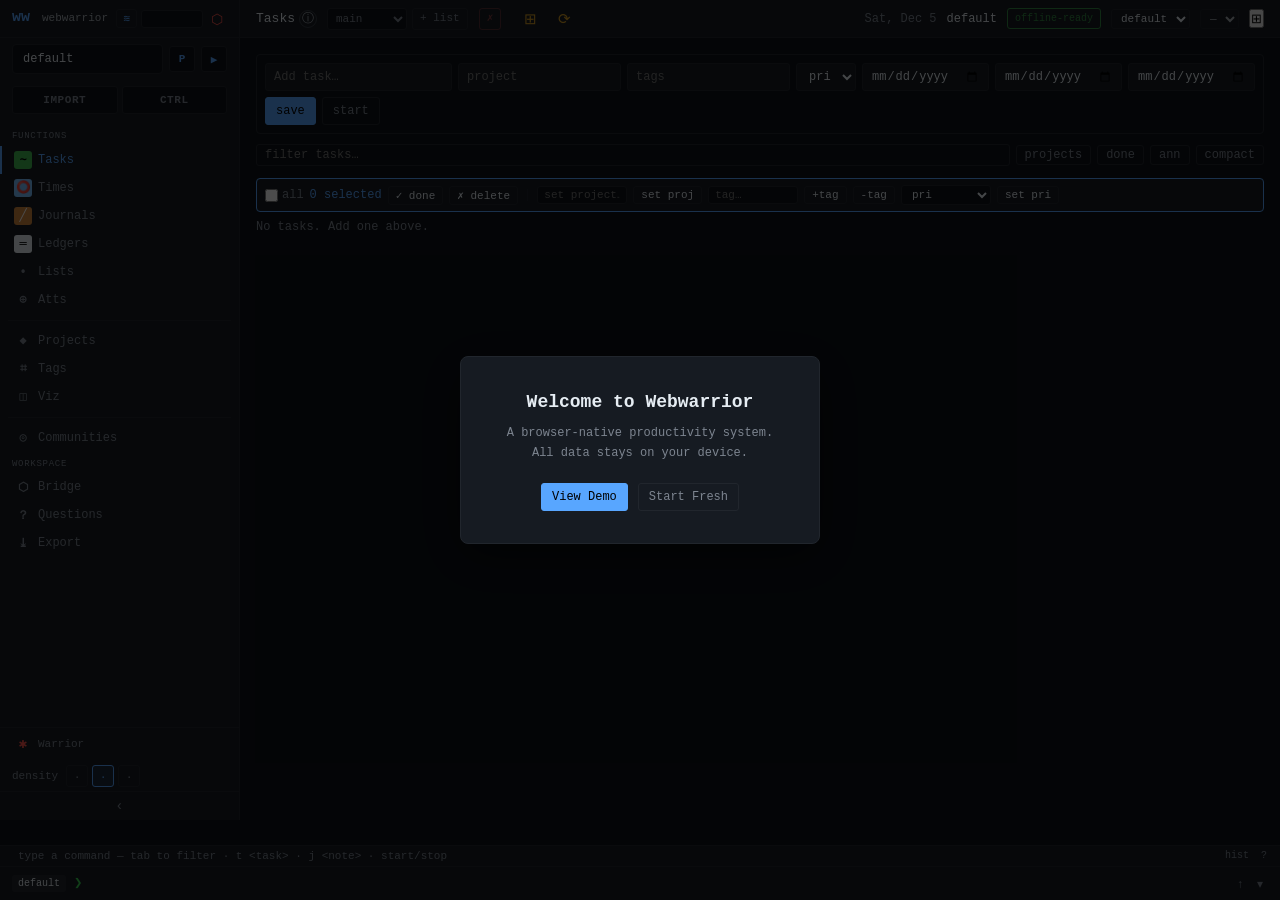
==== commit 8b667343: "added stream, viz and Works bridge" ====
--- a/index.html
+++ b/index.html
@@ -34,10 +34,16 @@
       <div class="sidebar-header">
         <span class="wordmark-ww" id="btn-nav-warrior">ww</span>
         <span class="wordmark-full">webwarrior</span>
+        <div class="sidebar-header-controls">
+          <button class="stream-topbar-btn" id="btn-stream-toggle-top" title="Stream on/off">≋</button>
+          <canvas class="stream-mini-waveform" id="stream-mini-waveform" width="60" height="16" title="Live Dey signal"></canvas>
+          <button class="bridge-icon" id="btn-bridge-icon" title="Works Bridge">⬡</button>
+        </div>
       </div>
       <div class="profile-row">
         <div class="profile-pill" id="profile-pill">—</div>
         <button class="profile-info-btn" id="btn-profile-screen" title="Profile info">P</button>
+        <button class="profile-info-btn" id="btn-nav-next" data-section="next" title="Next — recommended task">▶</button>
         <ul class="profile-switcher hidden" id="profile-switcher"></ul>
       </div>
       <div class="cmd-ctrl-row">
@@ -51,20 +57,23 @@
         <button class="nav-item" data-section="journal"><span class="nav-icon icon-journal">╱</span><span class="nav-label">Journals</span></button>
         <button class="nav-item" data-section="ledger"><span class="nav-icon icon-ledger">═</span><span class="nav-label">Ledgers</span></button>
         <button class="nav-item" data-section="lists"><span class="nav-icon">•</span><span class="nav-label">Lists</span></button>
+        <button class="nav-item" data-section="attributes"><span class="nav-icon">⊕</span><span class="nav-label">Atts</span></button>
+        <div class="nav-divider"></div>
+        <button class="nav-item" data-section="projects"><span class="nav-icon">◆</span><span class="nav-label">Projects</span></button>
         <button class="nav-item" data-section="tags"><span class="nav-icon">⌗</span><span class="nav-label">Tags</span></button>
+        <button class="nav-item" data-section="viz"><span class="nav-icon">◫</span><span class="nav-label">Viz</span></button>
         <div class="nav-divider"></div>
+        <button class="nav-item" data-section="community"><span class="nav-icon">◎</span><span class="nav-label">Communities</span></button>
         <div class="nav-group-label">workspace</div>
-        <button class="nav-item" data-section="next"><span class="nav-icon">▶</span><span class="nav-label">Next</span></button>
-        <button class="nav-item" data-section="warrior"><span class="nav-icon">✱</span><span class="nav-label">Warrior</span></button>
-        <button class="nav-item" data-section="community"><span class="nav-icon">◎</span><span class="nav-label">Community</span></button>
+        <button class="nav-item" data-section="stream" id="nav-stream"><span class="nav-icon">≋</span><span class="nav-label">Stream</span></button>
+        <button class="nav-item" data-section="bridge"><span class="nav-icon">⬡</span><span class="nav-label">Bridge</span></button>
         <button class="nav-item" data-section="questions"><span class="nav-icon">？</span><span class="nav-label">Questions</span></button>
-        <button class="nav-item" data-section="projects"><span class="nav-icon">◆</span><span class="nav-label">Projects</span></button>
         <button class="nav-item" data-section="export"><span class="nav-icon">⤓</span><span class="nav-label">Export</span></button>
       </nav>
       <div class="sidebar-footer" id="sidebar-footer">
-        <div class="warrior-stats" id="warrior-stats">
+        <div class="warrior-stats" id="warrior-stats" data-section="warrior" style="cursor:pointer">
           <span class="warrior-icon">✱</span>
-          <span class="warrior-label" id="warrior-label">Webwarrior</span>
+          <span class="warrior-label" id="warrior-label">Warrior</span>
           <span class="warrior-count" id="warrior-count"></span>
         </div>
         <div class="density-control">
@@ -84,6 +93,7 @@
         <div class="header-row1">
           <div class="header-title-group">
             <span id="section-title">Tasks</span>
+            <button class="fn-info-header-btn" id="btn-fn-info" title="About this function">ⓘ</button>
             <div id="header-resource-slot" class="header-resource-slot">
 
               <!-- Tasks sub-list -->
@@ -119,6 +129,24 @@
                 <button class="resource-add-btn resource-del-btn" id="btn-delete-list" title="Delete this list">✗</button>
               </div>
 
+              <!-- Community -->
+              <div class="resource-bar-inner hidden" data-resource-section="community">
+                <select id="community-header-select" class="resource-select" title="Active collection"></select>
+                <button class="resource-add-btn" id="btn-new-community-header">+ collection</button>
+                <button class="resource-add-btn resource-del-btn" id="btn-archive-community-header" title="Archive this collection">→ archive</button>
+              </div>
+
+              <!-- Questions -->
+              <div class="resource-bar-inner hidden" data-resource-section="questions">
+                <select id="q-list-select" class="resource-select" title="Question list"></select>
+                <button class="resource-add-btn" id="btn-new-q-list">+ list</button>
+                <button class="resource-add-btn resource-del-btn" id="btn-del-q-list" title="Delete this list">✗</button>
+              </div>
+
+            </div>
+            <div class="header-sync-controls">
+              <button class="header-sync-btn header-sync-highlight" id="btn-create-subprofile" title="Create sub-profile (task list + journal + time log + ledger + list)">⊞</button>
+              <button class="header-sync-btn header-sync-highlight" id="btn-sync-functions" title="Sync all functions to current sub-list">⟳</button>
             </div>
           </div>
           <div class="header-stats">
@@ -146,6 +174,34 @@
 
         <!-- Tasks -->
         <section class="section" id="section-tasks">
+          <div class="fn-info-panel hidden" id="fn-info-tasks">
+            <div class="fn-info-header">
+              <span class="fn-info-origin">Inspired by <a href="https://taskwarrior.org" target="_blank">Taskwarrior</a> · <a href="https://github.com/GothenburgBitFactory/taskwarrior" target="_blank">GitHub</a> · MIT License</span>
+              <button class="fn-info-close" data-fn-info-close="tasks">✕</button>
+            </div>
+            <div class="fn-info-body">
+              <h3>Task Management</h3>
+              <p>Full-featured task tracking with <strong>urgency scoring</strong> that automatically prioritizes your work based on due dates, priority, age, and custom weights.</p>
+              <ul>
+                <li><strong>UDAs</strong> — User Defined Attributes let you add custom fields (cost, client, sprint, etc.)</li>
+                <li><strong>Projects &amp; Tags</strong> — Organize tasks hierarchically with projects and flexibly with tags</li>
+                <li><strong>Annotations</strong> — Attach timestamped notes to any task</li>
+                <li><strong>Dependencies</strong> — Define task relationships and blocking chains</li>
+                <li><strong>Bulk Operations</strong> — Multi-select tasks for batch edits, done, delete, or tag operations</li>
+                <li><strong>Sub-profiles</strong> — Maintain separate task lists (work, personal, freelance)</li>
+              </ul>
+              <h3>Inline Drop Actions</h3>
+              <p>Each task row supports quick actions: <code>annotate</code>, <code>journal</code> (cross-post to Journal), <code>dep</code> (add dependency), and <code>comm</code> (share to Community).</p>
+              <h3>Cross-Service Integration</h3>
+              <ul>
+                <li><strong>Time</strong> — Starting a task auto-starts time tracking; stopping time logs against the task</li>
+                <li><strong>Journal</strong> — Cross-post task notes as journal entries; journal entries link back to tasks</li>
+                <li><strong>Ledger</strong> — Track costs per task via UDA cost fields that feed into Ledger reports</li>
+                <li><strong>Community</strong> — Share tasks or request help via the community drop action</li>
+              </ul>
+              <p>The <strong>Task Drawer</strong> provides an expanded view with full history, all annotations, time logs, and related journal entries for any task.</p>
+            </div>
+          </div>
           <form class="add-form-inline" id="add-task-form">
             <input type="text" name="description" placeholder="Add task…" autocomplete="off" />
             <input type="text" name="project" placeholder="project" />
@@ -162,6 +218,7 @@
             <button class="btn-toolbar" id="btn-group-toggle" title="Group tasks by project">projects</button>
             <button class="btn-toolbar" id="btn-show-done-tasks" title="Show completed tasks">done</button>
             <button class="btn-toolbar" id="btn-ann-toggle" title="Toggle annotations">ann</button>
+            <button class="btn-toolbar" id="btn-compact-toggle" title="Compact view">compact</button>
           </div>
           <div id="bulk-toolbar" class="hidden">
             <label class="bulk-select-all"><input type="checkbox" id="bulk-select-all" /> all</label>
@@ -184,6 +241,29 @@
 
         <!-- Times -->
         <section class="section hidden" id="section-time">
+          <div class="fn-info-panel hidden" id="fn-info-time">
+            <div class="fn-info-header">
+              <span class="fn-info-origin">Inspired by <a href="https://timewarrior.org" target="_blank">Timewarrior</a> · <a href="https://github.com/GothenburgBitFactory/timewarrior" target="_blank">GitHub</a> · MIT License</span>
+              <button class="fn-info-close" data-fn-info-close="time">✕</button>
+            </div>
+            <div class="fn-info-body">
+              <h3>Time Tracking</h3>
+              <p>Track time with <strong>start/stop</strong> or <strong>manual duration entry</strong>. Every interval is tagged for flexible reporting.</p>
+              <ul>
+                <li><strong>Tags</strong> — Categorize time entries (dev, review, meeting, admin)</li>
+                <li><strong>Time Logs</strong> — Sub-profiles let you maintain separate time logs per context</li>
+                <li><strong>Weekly Charts</strong> — Visual breakdown of time spent by day and tag</li>
+                <li><strong>Tag Summaries</strong> — Aggregate reports showing total time per tag over any period</li>
+                <li><strong>Duration Entry</strong> — Manually log past time with start/end or duration</li>
+              </ul>
+              <h3>Cross-Service Integration</h3>
+              <ul>
+                <li><strong>Tasks</strong> — Starting a task auto-starts a time interval; task completion stops the clock</li>
+                <li><strong>Journal</strong> — Time-to-journal action creates a journal entry summarizing tracked time</li>
+                <li><strong>Projects</strong> — Time data feeds into Project cards showing total hours per project</li>
+              </ul>
+            </div>
+          </div>
           <form class="add-form-inline" id="add-time-form">
             <input type="text" name="tags" id="timew-tag-input" placeholder="tags (e.g. dev review)" autocomplete="off" style="width:200px" />
             <input type="text" name="description" placeholder="description (optional)" autocomplete="off" style="flex:1;min-width:140px" />
@@ -209,6 +289,32 @@
 
         <!-- Journals -->
         <section class="section hidden" id="section-journal">
+          <div class="fn-info-panel hidden" id="fn-info-journal">
+            <div class="fn-info-header">
+              <span class="fn-info-origin">Inspired by <a href="https://jrnl.sh" target="_blank">jrnl</a> · <a href="https://github.com/jrnl-org/jrnl" target="_blank">GitHub</a> · GPL License</span>
+              <button class="fn-info-close" data-fn-info-close="journal">✕</button>
+            </div>
+            <div class="fn-info-body">
+              <h3>Journaling</h3>
+              <p>Structured journaling with <strong>entries, annotations, tags, and priorities</strong>. Supports markdown rendering and full-text search.</p>
+              <ul>
+                <li><strong>Entries</strong> — Timestamped journal entries with title and body</li>
+                <li><strong>Projects &amp; Sections</strong> — Organize entries by project or custom sections</li>
+                <li><strong>Tags &amp; Priorities</strong> — Flexible categorization and importance levels</li>
+                <li><strong>Multiple Journals</strong> — Sub-profiles for separate journals (work log, personal diary, research notes)</li>
+                <li><strong>Markdown Rendering</strong> — Full markdown support with live preview</li>
+                <li><strong>Archiving</strong> — Archive old entries to keep your active journal focused</li>
+              </ul>
+              <h3>Twain Theme</h3>
+              <p>A focused writing mode with a <strong>scratch pad</strong> for quick notes and <strong>river mode</strong> for distraction-free continuous writing.</p>
+              <h3>Cross-Service Integration</h3>
+              <ul>
+                <li><strong>Tasks</strong> — Cross-post journal entries to tasks; task annotations appear in journal</li>
+                <li><strong>Community</strong> — Share journal entries or excerpts to the community feed</li>
+                <li><strong>Projects</strong> — Journal entries appear in Project cards as activity logs</li>
+              </ul>
+            </div>
+          </div>
           <span id="twain-datetime" class="twain-datetime"></span>
           <form class="add-form-inline add-form-journal" id="add-journal-form">
             <div class="twain-writing-wrap">
@@ -319,6 +425,30 @@
 
         <!-- Ledgers -->
         <section class="section hidden" id="section-ledger">
+          <div class="fn-info-panel hidden" id="fn-info-ledger">
+            <div class="fn-info-header">
+              <span class="fn-info-origin">Inspired by <a href="https://hledger.org" target="_blank">hledger</a> · <a href="https://github.com/simonmichael/hledger" target="_blank">GitHub</a> · GPL License</span>
+              <button class="fn-info-close" data-fn-info-close="ledger">✕</button>
+            </div>
+            <div class="fn-info-body">
+              <h3>Double-Entry Accounting</h3>
+              <p>Plain-text <strong>double-entry bookkeeping</strong> with transactions, postings, and a full account hierarchy.</p>
+              <ul>
+                <li><strong>Transactions</strong> — Date, description, and balanced postings across accounts</li>
+                <li><strong>Postings</strong> — Each transaction moves money between two or more accounts</li>
+                <li><strong>Account Hierarchy</strong> — Nested accounts (expenses:food:groceries) for detailed categorization</li>
+                <li><strong>Balance Report</strong> — Current balances across all accounts</li>
+                <li><strong>Register Report</strong> — Chronological transaction history with running totals</li>
+                <li><strong>Income Statement</strong> — Revenue vs. expenses over a period</li>
+                <li><strong>Multiple Ledgers</strong> — Sub-profiles for separate books (personal, business, project)</li>
+              </ul>
+              <h3>Cross-Service Integration</h3>
+              <ul>
+                <li><strong>Tasks</strong> — Task UDA cost fields feed into ledger as expense postings</li>
+                <li><strong>Projects</strong> — Ledger data appears in Project cards showing budget vs. actual spend</li>
+              </ul>
+            </div>
+          </div>
           <form class="add-form-inline" id="add-ledger-form">
             <input type="date" name="date" />
             <input type="text" name="description" placeholder="Add transaction…" autocomplete="off" />
@@ -353,6 +483,24 @@
 
         <!-- Tags -->
         <section class="section hidden" id="section-tags">
+          <div class="fn-info-panel hidden" id="fn-info-tags">
+            <div class="fn-info-header">
+              <span class="fn-info-origin">Tag-based organization across all tasks</span>
+              <button class="fn-info-close" data-fn-info-close="tags">✕</button>
+            </div>
+            <div class="fn-info-body">
+              <h3>Tags</h3>
+              <p>Tags provide <strong>flexible, non-hierarchical grouping</strong> across your tasks. Unlike projects (one per task), a task can have many tags.</p>
+              <ul>
+                <li><strong>Overview</strong> — See all tags with task counts and latest activity dates</li>
+                <li><strong>Expand</strong> — Click any tag to see its associated tasks inline</li>
+                <li><strong>Sort</strong> — Order by name, most tasks, or fewest tasks</li>
+                <li><strong>Filter</strong> — Search tags by name to find specific groupings</li>
+              </ul>
+              <h3>Usage</h3>
+              <p>Add tags to tasks via the task form or drawer (comma or space separated). Tags appear as badges on task rows and can be used for time tracking and journal filtering.</p>
+            </div>
+          </div>
           <div class="section-toolbar">
             <input type="text" id="tags-filter" class="inline-filter" placeholder="filter tags…" />
             <select id="tags-sort" class="toolbar-select-sm">
@@ -365,8 +513,321 @@
           <div id="tags-body"><div class="skeleton-msg">Loading…</div></div>
         </section>
 
+        <!-- Viz -->
+        <section class="section hidden" id="section-viz">
+          <div class="section-toolbar">
+            <select id="viz-lens-select" class="toolbar-select-sm">
+              <option value="burroughs">Burroughs</option>
+              <option value="bundy">Bundy</option>
+              <option value="frick">Frick</option>
+              <option value="felt">Felt</option>
+              <option value="dey">Dey</option>
+              <option value="cooper">Cooper</option>
+            </select>
+            <select id="viz-time-select" class="toolbar-select-sm">
+              <option value="hour">1h</option>
+              <option value="4hours">4h</option>
+              <option value="day">24h</option>
+              <option value="week">7d</option>
+              <option value="all">All</option>
+              <option value="custom">Custom</option>
+            </select>
+            <button id="viz-mode-toggle" class="btn-toolbar" title="Toggle ASCII/Canvas">◨</button>
+            <button id="viz-refresh-btn" class="btn-toolbar" title="Refresh">↻</button>
+          </div>
+          <div id="viz-custom-range" class="hidden">
+            <input type="datetime-local" id="viz-from" />
+            <input type="datetime-local" id="viz-to" />
+            <button id="viz-apply-range" class="btn-toolbar">Apply</button>
+          </div>
+          <div id="viz-filters" class="viz-filter-bar">
+            <input type="text" id="viz-filter-service" class="inline-filter" placeholder="service…" />
+            <input type="text" id="viz-filter-project" class="inline-filter" placeholder="project…" />
+            <input type="text" id="viz-filter-tags" class="inline-filter" placeholder="tags…" />
+          </div>
+          <div id="viz-active-filters" class="viz-badges"></div>
+          <div id="viz-preset-bar" class="viz-preset-bar">
+            <select id="viz-preset-select" class="toolbar-select-sm">
+              <option value="">— presets —</option>
+            </select>
+            <button id="viz-preset-save" class="btn-toolbar" title="Save preset">💾</button>
+            <button id="viz-preset-delete" class="btn-toolbar" title="Delete preset">🗑</button>
+          </div>
+          <div id="viz-lens-card-wrapper"></div>
+          <div id="viz-gallery-panel" class="viz-gallery-panel"></div>
+          <div id="viz-empty-state" class="skeleton-msg hidden">No data available for this lens and time range.</div>
+          <div id="viz-disabled-state" class="skeleton-msg hidden">Stream is disabled. Enable Stream in Settings to use Viz.</div>
+          <div id="viz-error-state" class="skeleton-msg hidden"></div>
+        </section>
+
+        <!-- Attributes -->
+        <section class="section hidden" id="section-attributes">
+          <div class="fn-info-panel hidden" id="fn-info-attributes">
+            <div class="fn-info-header">
+              <span class="fn-info-origin">Inspired by <a href="https://taskwarrior.org/docs/udas/" target="_blank">Taskwarrior UDAs</a> · User Defined Attributes</span>
+              <button class="fn-info-close" data-fn-info-close="attributes">✕</button>
+            </div>
+            <div class="fn-info-body">
+              <h3>Attributes (UDAs)</h3>
+              <p>User Defined Attributes extend your tasks with <strong>custom fields</strong> — track anything beyond the built-in task properties.</p>
+              <ul>
+                <li><strong>Typed Fields</strong> — String, numeric, date, and duration types with validation</li>
+                <li><strong>Allowed Values</strong> — Constrain string attributes to a predefined set (renders as dropdown)</li>
+                <li><strong>Urgency Coefficients</strong> — Attributes can influence task urgency scoring automatically</li>
+                <li><strong>Groups</strong> — Organize attributes into logical groups for clarity</li>
+                <li><strong>Templates</strong> — Import pre-built attribute packs (Agile, GTD, Freelance, etc.)</li>
+                <li><strong>Cross-Profile</strong> — Assign attributes to other profiles for consistent schemas</li>
+                <li><strong>Read-Only</strong> — Lock attributes after initial assignment to prevent accidental edits</li>
+              </ul>
+              <h3>How It Works</h3>
+              <p>Define attributes here, then assign values on individual tasks via the Task Drawer. Attributes appear as editable fields with type-appropriate inputs.</p>
+              <h3>Urgency Integration</h3>
+              <p>Each attribute can carry an <strong>urgency coefficient</strong>. The formula is: <code>contribution = coefficient × normalized_value</code>. This feeds into the global urgency score that prioritizes your task list.</p>
+            </div>
+          </div>
+          <div class="attr-tabs">
+            <button class="attr-tab active" data-attr-view="current">Current Attributes</button>
+            <button class="attr-tab" data-attr-view="templates">Templates</button>
+          </div>
+          <!-- Current Attributes view -->
+          <div id="attr-view-current" class="attr-view">
+            <div class="attr-toolbar">
+              <input type="text" id="attr-search" class="inline-filter" placeholder="search attributes…" autocomplete="off" />
+              <button class="btn-inline-alt" id="btn-add-attr">+ Add</button>
+              <button class="btn-inline-alt" id="btn-import-attr-csv">Import CSV</button>
+              <button class="btn-inline-alt" id="btn-export-attr-csv">Export All</button>
+              <button class="btn-inline-alt" id="btn-build-group">Build Group</button>
+              <button class="attr-help-btn" id="btn-attr-help" title="How Attributes work" style="margin-left:auto">?</button>
+            </div>
+            <div id="attr-add-form" class="attr-add-form hidden">
+              <div class="attr-form-grid">
+                <label>name</label><input type="text" id="attr-name" placeholder="attribute_name" autocomplete="off" />
+                <label>label</label><input type="text" id="attr-label" placeholder="Display Label" autocomplete="off" />
+                <label>type</label><select id="attr-type"><option value="string">string</option><option value="numeric">numeric</option><option value="date">date</option><option value="duration">duration</option></select>
+                <label>default</label><input type="text" id="attr-default" placeholder="default value" autocomplete="off" />
+                <label>allowed</label><input type="text" id="attr-allowed" placeholder="val1, val2, val3 (comma-separated)" autocomplete="off" />
+                <label>urgency <button type="button" class="attr-help-btn" id="btn-attr-urgency-help" title="How urgency coefficients work">?</button></label>
+                <input type="number" id="attr-urgency" step="0.1" value="0" />
+                <label></label><span class="attr-urgency-hint">Multiplies the attribute's normalized score to influence task urgency. Higher = stronger effect.</span>
+                <label>read-only</label><label class="attr-checkbox-label"><input type="checkbox" id="attr-readonly" /> Lock after assignment</label>
+              </div>
+              <div class="attr-form-actions">
+                <button class="btn-inline-submit" id="btn-attr-save">Save</button>
+                <button class="btn-inline-alt" id="btn-attr-cancel">Cancel</button>
+              </div>
+            </div>
+            <div id="attr-list"><div class="skeleton-msg">No attributes defined.</div></div>
+          </div>
+          <!-- Templates view -->
+          <div id="attr-view-templates" class="attr-view hidden">
+            <div class="attr-templates-title">Attribute Template Packs</div>
+            <div id="attr-templates-list"></div>
+          </div>
+          <!-- Urgency help overlay -->
+          <div id="attr-urgency-overlay" class="attr-urgency-overlay hidden">
+            <div class="attr-urgency-overlay-inner">
+              <div class="attr-urgency-overlay-title">Urgency Coefficient — How It Works</div>
+              <div class="attr-urgency-overlay-body">
+                <p><strong>Formula:</strong> contribution = coefficient × normalized_value</p>
+                <p><strong>Normalization by type:</strong></p>
+                <ul>
+                  <li><strong>numeric</strong> — raw numeric value (e.g., value=5, coeff=1.5 → +7.5 urgency)</li>
+                  <li><strong>string (with allowed values)</strong> — positional index ÷ total count (e.g., "bug" at index 1 of 4 → 0.25 × coeff)</li>
+                  <li><strong>string (free text)</strong> — 1 if non-empty, 0 if empty</li>
+                  <li><strong>date</strong> — days until date ÷ 365, clamped to 0–1</li>
+                  <li><strong>duration</strong> — parsed hours ÷ 24</li>
+                </ul>
+                <p>A coefficient of <strong>0</strong> means no urgency contribution. Negative coefficients reduce urgency.</p>
+              </div>
+              <button class="btn-inline-alt" id="btn-attr-urgency-close">Close</button>
+            </div>
+          </div>
+          <!-- Attributes help overlay -->
+          <div id="attr-help-overlay" class="attr-urgency-overlay hidden">
+            <div class="attr-urgency-overlay-inner" style="max-width:600px;max-height:80vh;overflow-y:auto">
+              <div class="attr-urgency-overlay-title">Attributes (Atts) — Guide</div>
+              <div class="attr-urgency-overlay-body">
+                <p><strong>What are Attributes?</strong></p>
+                <p>Attributes are User Defined fields you attach to tasks. They extend the built-in fields (description, project, tags, priority, due) with any metadata your workflow needs — estimates, categories, risk levels, costs, contacts, etc.</p>
+
+                <p><strong>Types</strong></p>
+                <ul>
+                  <li><strong>string</strong> — free text or constrained to allowed values (dropdown)</li>
+                  <li><strong>numeric</strong> — numbers (integers or decimals)</li>
+                  <li><strong>date</strong> — ISO dates (rendered as date picker)</li>
+                  <li><strong>duration</strong> — time spans like 2h, 30m, 1d, 1w</li>
+                </ul>
+
+                <p><strong>Groups</strong></p>
+                <p>Attributes can be organized into groups (e.g., "Financial", "Development", "People"). Use the Group Builder for rapid creation, or assign/reassign via the dropdown on each attribute card.</p>
+
+                <p><strong>Urgency Coefficients</strong></p>
+                <p>Each attribute can influence task urgency scoring. The formula is: <code>contribution = coefficient × normalized_value</code>. A coefficient of 0 means no effect. See the ⚡ icon on attributes that affect urgency.</p>
+
+                <p><strong>Importing (CSV Format)</strong></p>
+                <p>Import attributes via CSV — one per line, 8 fields:</p>
+                <p><code>name,label,type,default,allowed_values,urgency_coefficient,read_only,group</code></p>
+                <p>Examples:</p>
+                <pre style="background:var(--bg);padding:8px;border-radius:3px;font-size:11px;overflow-x:auto">estimate,Estimate,numeric,,,0,false,Development
+category,Category,string,general,general|bug|feature|chore,0.8,false,Project Management
+reviewby,Review By,date,,,2.0,false,Dates</pre>
+                <p><strong>Notes on CSV:</strong></p>
+                <ul>
+                  <li>Allowed values use <code>|</code> (pipe) separator within the field</li>
+                  <li>The 8th field (group) is optional — omit it to leave ungrouped</li>
+                  <li>Missing fields default to: empty string, 0 coefficient, false read-only</li>
+                  <li>Import multiple lines at once — each line creates one attribute</li>
+                </ul>
+
+                <p><strong>Template Packs</strong></p>
+                <p>Pre-built collections of attributes for common workflows (Project Management, Development, GitHub, Financial, etc.). Import a pack to instantly add a curated group of attributes to your profile.</p>
+
+                <p><strong>Profile Assignment</strong></p>
+                <p>Attributes are per-profile. Use the → button to copy attributes or entire groups to other profiles. Already-assigned attributes show a ✓ checkmark.</p>
+
+                <p><strong>Task Integration</strong></p>
+                <p>Once defined, attributes appear in the Task Drawer with type-appropriate inputs (dropdowns for allowed values, date pickers, number fields). Read-only attributes display as locked text.</p>
+              </div>
+              <button class="btn-inline-alt" id="btn-attr-help-close">Close</button>
+            </div>
+          </div>
+          <!-- Profile assignment popup -->
+          <div id="attr-profile-popup" class="attr-profile-popup hidden">
+            <div class="attr-profile-popup-inner">
+              <div class="attr-profile-popup-title">Assign to Profile</div>
+              <div class="attr-profile-popup-subtitle" id="attr-profile-popup-info"></div>
+              <div class="attr-profile-popup-list" id="attr-profile-popup-list"></div>
+              <div class="attr-profile-popup-actions">
+                <button class="btn-inline-submit" id="btn-attr-profile-assign">Assign Selected</button>
+                <button class="btn-inline-alt" id="btn-attr-profile-cancel">Cancel</button>
+              </div>
+            </div>
+          </div>
+          <!-- Attribute detail drawer -->
+          <div id="attr-drawer" class="task-drawer hidden" aria-hidden="true">
+            <div class="task-drawer-backdrop" id="attr-drawer-backdrop"></div>
+            <div class="task-drawer-panel" role="dialog" aria-label="Attribute detail">
+              <div class="tdr-header">
+                <div class="tdr-header-left">
+                  <span class="tdr-header-title" id="attr-drawer-title">Attribute</span>
+                </div>
+                <button class="tdr-close" id="attr-drawer-close">✕</button>
+              </div>
+              <div class="tdr-body" style="padding:16px">
+                <div class="attr-form-grid">
+                  <label>name</label><input type="text" id="atd-name" class="tdr-input" autocomplete="off" />
+                  <label>label</label><input type="text" id="atd-label" class="tdr-input" autocomplete="off" />
+                  <label>type</label><select id="atd-type" class="tdr-input tdr-select"><option value="string">string</option><option value="numeric">numeric</option><option value="date">date</option><option value="duration">duration</option></select>
+                  <label>default</label><input type="text" id="atd-default" class="tdr-input" autocomplete="off" />
+                  <label>allowed values</label><input type="text" id="atd-allowed" class="tdr-input" placeholder="comma-separated" autocomplete="off" />
+                  <label>group</label><input type="text" id="atd-group" class="tdr-input" autocomplete="off" />
+                  <label>urgency coeff.</label><input type="number" id="atd-urgency" class="tdr-input" step="0.1" />
+                  <label></label><span class="attr-urgency-hint">Multiplies normalized score to influence task urgency.</span>
+                  <label>read-only</label><label class="attr-checkbox-label"><input type="checkbox" id="atd-readonly" /> Lock after assignment</label>
+                </div>
+                <div style="display:flex;gap:8px;margin-top:14px">
+                  <button class="btn-inline-submit" id="btn-atd-save">Save</button>
+                  <button class="btn-inline-alt" id="btn-atd-delete" style="color:var(--error);border-color:var(--error)">Delete</button>
+                </div>
+                <!-- Tasks using this attribute -->
+                <div id="atd-tasks-container" class="atd-tasks-section"></div>
+              </div>
+            </div>
+          </div>
+          <!-- Template pack detail drawer -->
+          <div id="attr-pack-drawer" class="task-drawer hidden" aria-hidden="true">
+            <div class="task-drawer-backdrop" id="attr-pack-backdrop"></div>
+            <div class="task-drawer-panel" role="dialog" aria-label="Template pack detail">
+              <div class="tdr-header">
+                <div class="tdr-header-left">
+                  <span class="tdr-header-title" id="attr-pack-title">Template Pack</span>
+                  <span id="attr-pack-desc" style="font-size:11px;color:var(--muted);margin-left:8px"></span>
+                </div>
+                <button class="tdr-close" id="attr-pack-close">✕</button>
+              </div>
+              <div class="tdr-body" style="padding:16px">
+                <div id="attr-pack-items"></div>
+                <div style="margin-top:12px;padding-top:10px;border-top:1px solid var(--border);display:flex;gap:8px;align-items:center">
+                  <button class="btn-inline-alt" id="btn-pack-edit">✎ Edit Pack</button>
+                  <span id="attr-pack-edit-warning" class="hidden" style="font-size:10px;color:var(--warning)">⚠ Editing modifies global template packs (saved to this browser).</span>
+                </div>
+                <div id="attr-pack-edit-form" class="hidden" style="margin-top:10px">
+                  <textarea id="attr-pack-csv" class="tan-textarea" rows="8" placeholder="One attribute per line (CSV format)"></textarea>
+                  <div style="display:flex;gap:8px;margin-top:8px">
+                    <button class="btn-inline-submit" id="btn-pack-save-edits">Save Changes</button>
+                    <button class="btn-inline-alt" id="btn-pack-cancel-edits">Cancel</button>
+                  </div>
+                </div>
+              </div>
+            </div>
+          </div>
+          <!-- Group Builder drawer -->
+          <div id="attr-group-builder" class="task-drawer hidden" aria-hidden="true">
+            <div class="task-drawer-backdrop" id="attr-gb-backdrop"></div>
+            <div class="task-drawer-panel" role="dialog" aria-label="Group Builder">
+              <div class="tdr-header">
+                <div class="tdr-header-left">
+                  <span class="tdr-header-title">Group Builder</span>
+                </div>
+                <button class="tdr-close" id="attr-gb-close">✕</button>
+              </div>
+              <div class="tdr-body" style="padding:16px">
+                <div class="attr-gb-top">
+                  <input type="text" id="attr-gb-group-name" class="tdr-input" placeholder="Group name…" style="flex:1" autocomplete="off" />
+                  <div class="attr-gb-mode-toggle">
+                    <button class="attr-gb-mode-btn active" data-gb-mode="quick">Quick</button>
+                    <button class="attr-gb-mode-btn" data-gb-mode="detailed">Detailed</button>
+                  </div>
+                </div>
+                <div class="attr-gb-actions">
+                  <button class="btn-inline-submit" id="btn-gb-save-close">Save &amp; Close</button>
+                  <button class="btn-inline-alt" id="btn-gb-add-next">Add Next</button>
+                  <span class="attr-gb-count" id="attr-gb-count">0 added</span>
+                </div>
+                <!-- Quick mode input -->
+                <div id="attr-gb-quick" class="attr-gb-input-card">
+                  <input type="text" id="attr-gb-quick-name" class="tdr-input" placeholder="attribute_name (Enter to add)" autocomplete="off" style="width:100%" />
+                </div>
+                <!-- Detailed mode input -->
+                <div id="attr-gb-detailed" class="attr-gb-input-card hidden">
+                  <div class="attr-form-grid">
+                    <label>name</label><input type="text" id="attr-gb-d-name" class="tdr-input" autocomplete="off" />
+                    <label>label</label><input type="text" id="attr-gb-d-label" class="tdr-input" autocomplete="off" />
+                    <label>type</label><select id="attr-gb-d-type" class="tdr-input tdr-select"><option value="string">string</option><option value="numeric">numeric</option><option value="date">date</option><option value="duration">duration</option></select>
+                    <label>default</label><input type="text" id="attr-gb-d-default" class="tdr-input" autocomplete="off" />
+                    <label>allowed</label><input type="text" id="attr-gb-d-allowed" class="tdr-input" placeholder="comma-separated" autocomplete="off" />
+                    <label>urgency</label><input type="number" id="attr-gb-d-urgency" class="tdr-input" step="0.1" value="0" />
+                    <label>read-only</label><label class="attr-checkbox-label"><input type="checkbox" id="attr-gb-d-readonly" /> Lock</label>
+                  </div>
+                </div>
+                <!-- Running list of added items -->
+                <div class="attr-gb-list-title">Added:</div>
+                <div id="attr-gb-list" class="attr-gb-list"></div>
+              </div>
+            </div>
+          </div>
+        </section>
+
         <!-- Projects -->
         <section class="section hidden" id="section-projects">
+          <div class="fn-info-panel hidden" id="fn-info-projects">
+            <div class="fn-info-header">
+              <span class="fn-info-origin">Cross-function project aggregation</span>
+              <button class="fn-info-close" data-fn-info-close="projects">✕</button>
+            </div>
+            <div class="fn-info-body">
+              <h3>Projects</h3>
+              <p>Projects aggregate data from <strong>all five functions</strong> — tasks, time, journal, ledger, and lists — into a unified view per project.</p>
+              <ul>
+                <li><strong>Progress</strong> — Visual progress bar showing pending vs completed tasks</li>
+                <li><strong>Next Task</strong> — Highest-urgency pending task highlighted at the top</li>
+                <li><strong>Cross-Function</strong> — See journal entries, ledger transactions, and time tracked for each project</li>
+                <li><strong>Clickable Items</strong> — Click any item to navigate to its source and open its detail drawer</li>
+              </ul>
+              <h3>How It Works</h3>
+              <p>Assign a project name to tasks, journal entries, or ledger comments. The Projects screen automatically discovers and groups all items sharing that project name.</p>
+            </div>
+          </div>
           <form class="add-form-inline" id="project-create-form">
             <input type="text" name="name" placeholder="project name" autocomplete="off" style="width:140px" />
             <input type="text" name="description" placeholder="description (optional)" autocomplete="off" style="flex:1;min-width:120px" />
@@ -380,6 +841,27 @@
 
         <!-- Lists -->
         <section class="section hidden" id="section-lists">
+          <div class="fn-info-panel hidden" id="fn-info-lists">
+            <div class="fn-info-header">
+              <span class="fn-info-origin">Inspired by <a href="https://github.com/sjl/t" target="_blank">t · sjl/t</a> · MIT License</span>
+              <button class="fn-info-close" data-fn-info-close="lists">✕</button>
+            </div>
+            <div class="fn-info-body">
+              <h3>Simple List Management</h3>
+              <p>Lightweight lists for quick capture — <strong>items, done/undone, multiple lists</strong>. No overhead, just check things off.</p>
+              <ul>
+                <li><strong>Items</strong> — Add items instantly with minimal friction</li>
+                <li><strong>Done/Undone</strong> — Toggle completion state with a click</li>
+                <li><strong>Multiple Lists</strong> — Sub-profiles for separate lists (shopping, reading, ideas, packing)</li>
+              </ul>
+              <h3>Cross-Service Integration</h3>
+              <ul>
+                <li><strong>Twain Save Bar</strong> — Quickly add list items while writing in the journal focus mode</li>
+                <li><strong>Promote to Task</strong> — Hover action to promote a list item into a full task with urgency scoring</li>
+                <li><strong>Promote to Journal</strong> — Hover action to expand a list item into a journal entry</li>
+              </ul>
+            </div>
+          </div>
           <form class="add-form-inline" id="add-list-item-form">
             <input type="text" name="text" id="list-item-text" placeholder="Add item…" autocomplete="off" style="flex:1;min-width:200px" />
             <button type="submit" class="btn-inline-submit">add</button>
@@ -416,64 +898,123 @@
             <div class="service-panel-body">
               <div id="warrior-totals" style="display:flex;gap:16px;flex-wrap:wrap;padding:8px 0;margin-bottom:8px;border-bottom:1px solid var(--border)"></div>
               <div id="warrior-profiles"></div>
+              <div style="padding:10px 0;border-top:1px solid var(--border);margin-top:10px">
+                <div style="display:flex;align-items:center;justify-content:space-between">
+                  <span style="font-size:12px;color:var(--muted)">≋ Stream</span>
+                  <label class="stream-toggle-label">
+                    <input type="checkbox" id="warrior-stream-toggle" />
+                    <span id="warrior-stream-status" style="font-size:11px;color:var(--muted)">off</span>
+                  </label>
+                </div>
+              </div>
             </div>
           </div>
         </section>
 
         <!-- Community -->
         <section class="section hidden" id="section-community">
-          <div class="service-panel">
-            <div class="service-panel-header">◎ Community — Shared Collections</div>
-            <div class="service-panel-body">
-
-              <!-- Collection picker + create -->
-              <div style="display:flex;gap:8px;align-items:center;flex-wrap:wrap;margin-bottom:8px">
-                <select id="community-select" class="resource-select" style="min-width:150px;flex:1"></select>
-                <button class="btn-inline-alt" id="btn-community-archive">archive</button>
-                <button class="btn-inline-alt" id="btn-comm-show-create" style="font-size:11px">+ new</button>
-              </div>
+          <div class="fn-info-panel hidden" id="fn-info-community">
+            <div class="fn-info-header">
+              <span class="fn-info-origin">Shared collections for cross-posting and collaboration</span>
+              <button class="fn-info-close" data-fn-info-close="community">✕</button>
+            </div>
+            <div class="fn-info-body">
+              <h3>Communities</h3>
+              <p>Communities are <strong>shared collections</strong> where you cross-post tasks, journal entries, and other items for review, discussion, and coordination.</p>
+              <ul>
+                <li><strong>Collections</strong> — Create named collections (e.g., team-updates, code-review)</li>
+                <li><strong>Cross-Post</strong> — Share items from Tasks, Journal, or Ledger into any collection</li>
+                <li><strong>Comments</strong> — Add discussion comments that stay within the community (not synced to source)</li>
+                <li><strong>Annotations</strong> — Annotate source items directly — these propagate back to the original task or journal entry</li>
+                <li><strong>Private Notes</strong> — Local-only notes that never get shared or exported</li>
+                <li><strong>Forensics Panel</strong> — Click any entry to inspect it with full editing: add tags, project, ledger entries, and sync live data from source</li>
+                <li><strong>Sync</strong> — Refresh an entry to pull the latest data from its source without overriding your comments</li>
+              </ul>
+              <h3>Data Model</h3>
+              <p>Community data is stored separately from profiles. Comments and private notes are local to the collection. Only annotations write back to the source item.</p>
+            </div>
+          </div>
+          <div class="comm-layout">
+            <!-- Left: entry list -->
+            <div class="comm-left">
               <form class="add-form-inline hidden" id="community-create-form" style="margin-bottom:10px">
                 <input type="text" name="name" placeholder="collection name (letters, numbers, - _)" autocomplete="off" pattern="[a-zA-Z0-9_-]+" style="width:200px" />
                 <input type="text" name="description" placeholder="description (optional)" autocomplete="off" style="flex:1;min-width:120px" />
                 <button type="submit" class="btn-inline-submit">create</button>
                 <button type="button" class="btn-inline-alt" id="btn-comm-hide-create">cancel</button>
               </form>
-
-              <!-- View tabs + search -->
               <div style="display:flex;gap:6px;align-items:center;flex-wrap:wrap;margin-bottom:10px">
                 <div style="display:flex;gap:4px">
                   <button class="community-tab active" data-view="unified">All</button>
                   <button class="community-tab" data-view="tasks">Tasks</button>
                   <button class="community-tab" data-view="journal">Journal</button>
                 </div>
-                <input type="text" id="comm-search" class="inline-filter" placeholder="search entries…" autocomplete="off" style="flex:1;min-width:140px" />
-              </div>
-
+                <input type="text" id="comm-search" class="inline-filter" placeholder="search…" autocomplete="off" style="flex:1;min-width:100px" />
+              </div>
               <div id="community-body"><div class="skeleton-msg">Select or create a collection above.</div></div>
             </div>
+            <!-- Right: detail panel -->
+            <div class="comm-right comm-right-hidden" id="comm-detail-panel"></div>
           </div>
         </section>
 
         <!-- Questions -->
         <section class="section hidden" id="section-questions">
-          <div class="service-panel">
-            <div class="service-panel-header">？Questions — Capture Templates</div>
-            <div class="service-panel-body">
-              <div id="questions-templates"></div>
-              <div id="questions-active-form" class="hidden" style="margin-top:12px;padding:10px;background:var(--bg);border:1px solid var(--border);border-radius:4px">
-                <div id="questions-form-title" style="font-size:12px;font-weight:bold;margin-bottom:8px;color:var(--accent)"></div>
-                <form id="questions-answer-form"></form>
-                <div style="display:flex;gap:8px;margin-top:8px">
-                  <button class="btn-inline-submit" id="btn-questions-submit">submit</button>
-                  <button class="btn-inline-alt" id="btn-questions-cancel">cancel</button>
-                </div>
-              </div>
-            </div>
+          <div class="fn-info-panel hidden" id="fn-info-questions">
+            <div class="fn-info-header">
+              <span class="fn-info-origin">Structured capture templates for recurring workflows</span>
+              <button class="fn-info-close" data-fn-info-close="questions">✕</button>
+            </div>
+            <div class="fn-info-body">
+              <h3>Questions</h3>
+              <p>Questions provide <strong>structured capture templates</strong> — predefined forms that guide you through recurring data entry workflows.</p>
+              <ul>
+                <li><strong>Templates</strong> — Define reusable question sets (daily standup, weekly review, client intake, etc.)</li>
+                <li><strong>Multi-Field</strong> — Each template can have multiple fields with different types (text, select, date)</li>
+                <li><strong>Output Routing</strong> — Answers get routed to the appropriate function (tasks, journal, ledger) based on template configuration</li>
+                <li><strong>Consistency</strong> — Ensures you capture the same information each time without forgetting fields</li>
+              </ul>
+              <h3>Use Cases</h3>
+              <p>Daily standups, sprint planning, expense reports, meeting notes, client onboarding — any workflow where you answer the same set of questions repeatedly.</p>
+            </div>
+          </div>
+          <div class="q-layout">
+            <!-- Left: question set list -->
+            <div class="q-left">
+              <div class="q-toolbar">
+                <input type="text" id="q-search" class="inline-filter" placeholder="search questions…" autocomplete="off" style="flex:1" />
+                <button class="btn-toolbar q-sort-btn" id="btn-q-sort-project" title="Sort by project">projects</button>
+                <button class="btn-toolbar q-sort-btn" id="btn-q-sort-tags" title="Sort by tags">tags</button>
+                <button class="btn-inline-alt" id="btn-q-show-archived" title="Show archived">☰</button>
+                <button class="btn-inline-submit" id="btn-q-new" style="font-size:11px;padding:3px 10px">+ NEW</button>
+              </div>
+              <div id="q-list"><div class="skeleton-msg">Loading…</div></div>
+            </div>
+            <!-- Right: detail/run panel -->
+            <div class="q-right q-right-hidden" id="q-detail-panel"></div>
           </div>
         </section>
 
         <!-- Export (expanded) -->
         <section class="section hidden" id="section-export">
+          <div class="fn-info-panel hidden" id="fn-info-export">
+            <div class="fn-info-header">
+              <span class="fn-info-origin">Local file exports — nothing leaves your browser</span>
+              <button class="fn-info-close" data-fn-info-close="export">✕</button>
+            </div>
+            <div class="fn-info-body">
+              <h3>Export</h3>
+              <p>Export your data as <strong>local file downloads</strong>. All processing happens in-browser — no data is sent to any server.</p>
+              <ul>
+                <li><strong>Full JSON</strong> — Complete profile backup including all tasks, time, journal, ledger, and metadata</li>
+                <li><strong>Tasks CSV</strong> — Spreadsheet-compatible export of all tasks with UDA fields</li>
+                <li><strong>Journal Markdown</strong> — Journal entries formatted as a readable Markdown document</li>
+                <li><strong>Hledger File</strong> — Ledger transactions in hledger-compatible plain text accounting format</li>
+              </ul>
+              <h3>Portability</h3>
+              <p>Exports are designed for interoperability with the original CLI tools (Taskwarrior, Timewarrior, jrnl, hledger) and standard formats (CSV, JSON, Markdown).</p>
+            </div>
+          </div>
           <div class="service-panel">
             <div class="service-panel-header">Export</div>
             <div class="service-panel-body" style="padding:10px 0">
@@ -544,6 +1085,187 @@
                   </div>
                 </div>
               </div>
+            </div>
+          </div>
+        </section>
+
+        <!-- Stream -->
+        <section class="section hidden" id="section-stream">
+          <div class="stream-dashboard" id="stream-dashboard">
+            <div class="stream-metrics-bar">
+              <div class="stream-metric"><span class="stream-metric-label">events</span><span class="stream-metric-value" id="stream-metric-events">0</span></div>
+              <div class="stream-metric"><span class="stream-metric-label">log size</span><span class="stream-metric-value" id="stream-metric-size">0 KB</span></div>
+              <div class="stream-metric"><span class="stream-metric-label">session</span><span class="stream-metric-value" id="stream-metric-session">—</span></div>
+              <div class="stream-metric"><span class="stream-metric-label">lens</span><span class="stream-metric-value" id="stream-metric-lens">—</span></div>
+            </div>
+          </div>
+
+          <div class="stream-controls">
+            <div class="stream-controls-left">
+              <select id="stream-lens-select" class="resource-select" title="Active lens">
+                <option value="burroughs">Burroughs (log)</option>
+                <option value="bundy">Bundy (intervals)</option>
+                <option value="frick">Frick (transitions)</option>
+                <option value="felt">Felt (density)</option>
+                <option value="dey">Dey (signal)</option>
+                <option value="cooper">Cooper (field)</option>
+              </select>
+              <select id="stream-time-range" class="resource-select" title="Time range">
+                <option value="session">this session</option>
+                <option value="today">today</option>
+                <option value="week">this week</option>
+                <option value="all">all time</option>
+                <option value="custom">custom range…</option>
+              </select>
+            </div>
+            <div class="stream-controls-right">
+              <button class="btn-toolbar" id="btn-stream-compare" title="Compare time ranges">compare</button>
+              <button class="btn-toolbar" id="btn-stream-filter" title="Filter">filter</button>
+              <button class="btn-toolbar" id="btn-stream-ascii" title="Toggle ASCII mode">ascii</button>
+              <button class="btn-toolbar" id="btn-stream-export" title="Export stream">export</button>
+              <button class="btn-toolbar" id="btn-stream-config" title="Stream settings">config</button>
+            </div>
+          </div>
+
+          <div class="stream-compare-bar hidden" id="stream-compare-bar">
+            <label class="stream-filter-label">compare with</label>
+            <select id="stream-compare-range" class="resource-select">
+              <option value="yesterday">yesterday</option>
+              <option value="last-week">same day last week</option>
+              <option value="custom">custom range</option>
+            </select>
+            <button class="btn-toolbar" id="btn-stream-compare-close">✕ close</button>
+          </div>
+
+          <div class="stream-custom-range hidden" id="stream-custom-range">
+            <input type="date" id="stream-date-from" class="resource-select" />
+            <span style="color:var(--muted)">to</span>
+            <input type="date" id="stream-date-to" class="resource-select" />
+            <button class="btn-toolbar" id="btn-stream-custom-apply">apply</button>
+          </div>
+
+          <!-- Filter panel (hidden by default) -->
+          <div class="stream-filter-panel hidden" id="stream-filter-panel">
+            <div class="stream-filter-row">
+              <label class="stream-filter-label">service</label>
+              <select id="stream-filter-service" class="resource-select">
+                <option value="">all</option>
+                <option value="task">tasks</option>
+                <option value="timew">time</option>
+                <option value="jrnl">journal</option>
+                <option value="ldgr">ledger</option>
+                <option value="list">lists</option>
+                <option value="comm">community</option>
+                <option value="questions">questions</option>
+                <option value="attr">attributes</option>
+              </select>
+              <label class="stream-filter-label">project</label>
+              <input type="text" id="stream-filter-project" class="inline-filter" placeholder="project…" style="width:120px" />
+              <label class="stream-filter-label">tags</label>
+              <input type="text" id="stream-filter-tags" class="inline-filter" placeholder="tags…" style="width:120px" />
+            </div>
+            <div class="stream-filter-row">
+              <button class="btn-toolbar" id="btn-stream-filter-apply">apply</button>
+              <button class="btn-toolbar" id="btn-stream-filter-clear">clear</button>
+              <button class="btn-toolbar" id="btn-stream-filter-save">save filter</button>
+            </div>
+          </div>
+
+          <!-- Two-column lens display -->
+          <div class="stream-panel-body" id="stream-panel-body">
+            <div class="stream-col stream-col-primary" id="stream-col-primary">
+              <div class="stream-lens-view" id="stream-lens-view">
+                <div class="skeleton-msg">Select a lens and time range to view stream data.</div>
+              </div>
+            </div>
+            <div class="stream-col stream-col-secondary hidden" id="stream-col-secondary">
+              <div class="stream-regen-card" id="stream-regen-card">
+                <div class="stream-regen-header">Regeneration</div>
+                <div class="stream-regen-body" id="stream-regen-body">
+                  <div class="stream-regen-metric"><span>fatigue</span><span id="regen-fatigue">—</span></div>
+                  <div class="stream-regen-metric"><span>elasticity</span><span id="regen-elasticity">—</span></div>
+                  <div class="stream-regen-metric"><span>crystallization</span><span id="regen-crystal">—</span></div>
+                </div>
+              </div>
+            </div>
+          </div>
+
+          <!-- Config panel (hidden by default) -->
+          <div class="stream-config-panel hidden" id="stream-config-panel">
+            <div class="service-panel-header">Stream Configuration</div>
+            <div class="stream-config-body">
+              <div class="stream-config-row">
+                <label>Snapshot interval (events)</label>
+                <input type="number" id="cfg-snapshot-events" value="1000" min="100" max="10000" />
+              </div>
+              <div class="stream-config-row">
+                <label>Snapshot interval (minutes)</label>
+                <input type="number" id="cfg-snapshot-minutes" value="30" min="5" max="120" />
+              </div>
+              <div class="stream-config-row">
+                <label>Dey sampling interval (seconds)</label>
+                <input type="number" id="cfg-dey-interval" value="60" min="10" max="600" />
+              </div>
+              <div class="stream-config-row">
+                <label>Gap threshold (seconds)</label>
+                <input type="number" id="cfg-gap-threshold" value="300" min="60" max="3600" />
+              </div>
+              <div class="stream-config-row">
+                <label>Zero-activity mode</label>
+                <select id="cfg-zero-mode">
+                  <option value="suppress">suppress (no samples during gaps)</option>
+                  <option value="decay">decay (decreasing signal)</option>
+                  <option value="threshold-silent">threshold then silent</option>
+                </select>
+              </div>
+              <div class="stream-config-row">
+                <button class="btn-inline-submit" id="btn-stream-config-save">save config</button>
+                <button class="btn-inline-alt" id="btn-stream-archive">archive data &gt; 90 days</button>
+                <button class="btn-inline-alt" id="btn-stream-reset" style="color:var(--error)">reset stream</button>
+              </div>
+              <div class="stream-config-row">
+                <button class="btn-inline-alt" id="btn-stream-verify" title="Verify log integrity">verify &amp; repair</button>
+                <span id="stream-verify-result" style="font-size:11px;color:var(--muted)"></span>
+              </div>
+              <div class="stream-config-row">
+                <button class="btn-inline-alt" id="btn-stream-backup" title="Save stream to file">backup to file</button>
+              </div>
+              <div class="stream-config-row" style="margin-top:10px">
+                <button class="btn-toolbar" id="btn-stream-dey-config-toggle">&#9656; Dey Signal Configuration</button>
+              </div>
+              <div class="stream-dey-config hidden" id="stream-dey-config">
+                <div style="font-size:10px;color:var(--muted);margin-bottom:8px">Adjust how each source contributes to intensity (i), stability (s), and fragmentation (f). Range: -1 to +1.</div>
+                <div id="dey-weights-grid" style="display:grid;grid-template-columns:120px 60px 60px 60px;gap:4px;font-size:11px;align-items:center">
+                  <span style="color:var(--muted)">source</span><span style="color:#3fb950">i</span><span style="color:#58a6ff">s</span><span style="color:#d29922">f</span>
+                </div>
+                <div class="stream-config-row" style="margin-top:8px">
+                  <button class="btn-inline-submit" id="btn-dey-weights-save">save weights</button>
+                  <button class="btn-inline-alt" id="btn-dey-weights-reset">reset to defaults</button>
+                </div>
+              </div>
+            </div>
+          </div>
+        </section>
+
+        <!-- Bridge -->
+        <section class="section hidden" id="section-bridge">
+          <div class="section-body" style="padding:12px;">
+            <h3 style="margin:0 0 12px;font-size:14px;">Works Bridge</h3>
+            
+            <div class="bridge-status-card" style="border:1px solid var(--border);padding:10px;border-radius:4px;margin-bottom:12px;">
+              <div style="display:flex;justify-content:space-between;align-items:center;">
+                <span style="font-size:12px;color:var(--muted);">Bridge Status</span>
+                <span id="bridge-status-indicator" style="font-size:12px;">Inactive</span>
+              </div>
+            </div>
+            
+            <div style="display:flex;gap:8px;margin-bottom:12px;">
+              <button class="btn-sm" id="btn-bridge-toggle">Enable Bridge</button>
+              <button class="btn-sm" id="btn-bridge-test">Test Connection</button>
+            </div>
+            
+            <div id="bridge-log" style="font-size:11px;color:var(--muted);max-height:200px;overflow-y:auto;">
+              <p>Bridge connects this WebWarrior instance to the Works Compound Browser running in another tab.</p>
             </div>
           </div>
         </section>
@@ -633,7 +1355,7 @@
         <div class="tdr-fields">
           <div class="tdr-field-row"><label class="tdr-label">description</label><input class="tdr-input" id="tdr-desc" type="text" autocomplete="off"></div>
           <div class="tdr-field-row"><label class="tdr-label">list</label><select class="tdr-input tdr-select" id="tdr-task-list"></select></div>
-          <div class="tdr-field-row"><label class="tdr-label">project</label><input class="tdr-input" id="tdr-proj" type="text" autocomplete="off"></div>
+          <div class="tdr-field-row"><label class="tdr-label">project</label><input class="tdr-input" id="tdr-proj" type="text" autocomplete="off" list="tdr-project-datalist"><datalist id="tdr-project-datalist"></datalist></div>
           <div class="tdr-field-row"><label class="tdr-label">priority</label>
             <select class="tdr-input tdr-select" id="tdr-pri">
               <option value="">—</option><option value="H">H</option><option value="M">M</option><option value="L">L</option>
@@ -649,21 +1371,32 @@
         </div>
 
         <!-- UDAs -->
-        <div class="tdr-section-header">UDAS</div>
-        <div id="tdr-uda-list"></div>
-        <div class="tdr-uda-add-row">
-          <input class="tdr-input tdr-uda-key-input" id="tdr-uda-key" type="text" placeholder="add UDA (type to search…)" list="tdr-uda-datalist" autocomplete="off">
-          <datalist id="tdr-uda-datalist"></datalist>
-          <input class="tdr-input tdr-uda-val-input" id="tdr-uda-val" type="text" placeholder="value">
-          <button class="btn-inline-submit tdr-btn-sm" id="btn-tdr-add-uda">+ UDA</button>
+        <div class="tdr-section-toggle" id="tdr-uda-toggle">
+          <span class="tdr-section-caret" id="tdr-uda-caret">▾</span>
+          <div class="tdr-section-header">ATTRIBUTES</div>
+        </div>
+        <div class="tdr-section-body" id="tdr-uda-body">
+          <div id="tdr-uda-list"></div>
+          <div class="tdr-uda-add-row">
+            <input class="tdr-input tdr-uda-key-input" id="tdr-uda-key" type="text" placeholder="add attribute (type to search…)" list="tdr-uda-datalist" autocomplete="off">
+            <datalist id="tdr-uda-datalist"></datalist>
+            <input class="tdr-input tdr-uda-val-input" id="tdr-uda-val" type="text" placeholder="value">
+            <button class="btn-inline-submit tdr-btn-sm" id="btn-tdr-add-uda">+ add</button>
+          </div>
         </div>
         <button class="btn-inline-submit" id="btn-tdr-save" style="margin:10px 0 14px">save</button>
 
         <!-- Annotations -->
-        <div id="tdr-annotations"></div>
-        <div class="tdr-ann-add-row">
-          <input class="tdr-input" id="tdr-ann-text" type="text" placeholder="add annotation…" style="flex:1">
-          <button class="btn-inline-submit tdr-btn-sm" id="btn-tdr-annotate">annotate</button>
+        <div class="tdr-section-toggle" id="tdr-ann-toggle">
+          <span class="tdr-section-caret" id="tdr-ann-caret">▾</span>
+          <div class="tdr-section-header" style="border-top:none;margin-top:0">ANNOTATIONS</div>
+        </div>
+        <div class="tdr-section-body" id="tdr-ann-body">
+          <div id="tdr-annotations"></div>
+          <div class="tdr-ann-add-row">
+            <input class="tdr-input" id="tdr-ann-text" type="text" placeholder="add annotation…" style="flex:1">
+            <button class="btn-inline-submit tdr-btn-sm" id="btn-tdr-annotate">annotate</button>
+          </div>
         </div>
 
         <!-- Note to journal -->
@@ -809,6 +1542,18 @@
           <select class="tdr-input tdr-select tdr-journal-sel" id="ldr-journal-select"></select>
           <button class="btn-inline-submit tdr-btn-sm" id="btn-ldr-to-journal">→ journal</button>
         </div>
+      </div>
+    </div>
+  </div>
+
+  <!-- Welcome overlay -->
+  <div id="ww-welcome-overlay" class="ww-welcome-overlay hidden">
+    <div class="ww-welcome-card">
+      <div class="ww-welcome-title">Welcome to Webwarrior</div>
+      <div class="ww-welcome-desc">A browser-native productivity system. All data stays on your device.</div>
+      <div class="ww-welcome-actions">
+        <button class="btn-inline-submit" id="btn-welcome-demo">View Demo</button>
+        <button class="btn-inline-alt" id="btn-welcome-start">Start Fresh</button>
       </div>
     </div>
   </div>
--- a/style.css
+++ b/style.css
@@ -10,7 +10,7 @@
   --accent: #58a6ff;
   --success: #3fb950;
   --warning: #d29922;
-  --error: #f85149;
+  --error: #d4605a;
   --term-green: #39d353;
   --sidebar-w: 240px;
   --sidebar-collapsed-w: 42px;
@@ -79,26 +79,26 @@
 .sidebar.collapsed .nav-item { padding: 6px 0; justify-content: center; border-left: none; }
 .sidebar.collapsed .nav-icon { margin: 0; }
 .sidebar.collapsed .profile-pill { display: none; }
-.sidebar.collapsed .profile-row { justify-content: center; }
+.sidebar.collapsed .profile-row { flex-wrap: wrap; justify-content: center; gap: 4px; }
 .sidebar.collapsed .profile-info-btn { display: flex; width: 100%; justify-content: center; border: none; }
 .sidebar.collapsed .cmd-ctrl-row { flex-direction: column; gap: 2px; padding: 4px 4px; }
 .sidebar.collapsed .cmd-ctrl-btn { font-size: 9px; padding: 3px 0; }
-.sidebar-header { padding: 7px 12px; display: flex; align-items: center; border-bottom: 1px solid var(--border); white-space: nowrap; }
+.sidebar-header { padding: 10px 12px; display: flex; align-items: center; gap: 6px; border-bottom: 1px solid var(--border); white-space: nowrap; height: 38px; box-sizing: border-box; }
 .wordmark-ww { color: var(--accent); font-size: 15px; font-weight: bold; cursor: pointer; user-select: none; }
 .wordmark-ww:hover { opacity: 0.8; }
-.wordmark-full { color: var(--muted); font-size: 11px; margin-left: 6px; }
+.wordmark-full { color: rgba(230,237,243,0.7); font-size: 11px; margin-left: 6px; }
 
 /* ── Profile row ──────────────────────────────────────────────────────────── */
-.profile-row { display: flex; align-items: center; gap: 4px; padding: 0 8px; position: relative; }
+.profile-row { display: flex; align-items: center; gap: 6px; padding: 6px 12px; position: relative; }
 .profile-info-btn { background: var(--bg); border: 1px solid var(--border); color: var(--accent); font-family: inherit; font-size: 11px; font-weight: bold; width: 26px; height: 26px; border-radius: 3px; cursor: pointer; display: flex; align-items: center; justify-content: center; flex-shrink: 0; }
 .profile-info-btn:hover { border-color: var(--accent); background: rgba(88,166,255,0.1); }
 
 /* ── Profile pill ─────────────────────────────────────────────────────────── */
-.profile-pill { flex: 1; margin: 6px 0; padding: 4px 8px; background: var(--bg); border: 1px solid var(--border); border-radius: 4px; cursor: pointer; color: var(--text); font-size: 12px; white-space: nowrap; overflow: hidden; text-overflow: ellipsis; }
+.profile-pill { flex: 1; margin: 0; padding: 5px 10px; background: var(--bg); border: 1px solid var(--border); border-radius: 4px; cursor: pointer; color: var(--text); font-size: 12px; white-space: nowrap; overflow: hidden; text-overflow: ellipsis; }
 .profile-pill:hover { border-color: var(--accent); color: var(--accent); }
 
 /* ── CMD / CTRL row ───────────────────────────────────────────────────────── */
-.cmd-ctrl-row { display: flex; gap: 4px; padding: 6px 8px; }
+.cmd-ctrl-row { display: flex; gap: 4px; padding: 6px 12px; }
 .cmd-ctrl-btn { flex: 1; background: var(--bg); border: 1px solid var(--border); color: var(--muted); font-family: inherit; font-size: 11px; font-weight: bold; padding: 7px 0; border-radius: 3px; cursor: pointer; text-align: center; letter-spacing: .05em; }
 .cmd-ctrl-btn:hover { border-color: var(--accent); color: var(--accent); }
 .cmd-ctrl-btn.active { border-color: var(--accent); color: var(--accent); background: rgba(88,166,255,0.1); }
@@ -133,9 +133,9 @@
 
 /* ── Sidebar footer (warrior + density + toggle) ──────────────────────────── */
 .sidebar-footer { flex-shrink: 0; border-top: 1px solid var(--border); }
-.warrior-stats { display: flex; align-items: center; gap: 6px; padding: 6px 12px; cursor: pointer; }
+.warrior-stats { display: flex; align-items: center; gap: 6px; padding: 6px 14px; cursor: pointer; }
 .warrior-stats:hover { background: var(--bg); }
-.warrior-icon { color: var(--clr-warrior); font-size: 14px; font-weight: bold; }
+.warrior-icon { color: var(--clr-warrior); font-size: 14px; font-weight: bold; width: 18px; text-align: center; }
 .warrior-label { color: var(--muted); font-size: 11px; }
 .warrior-count { color: var(--muted); font-size: 10px; margin-left: auto; }
 .density-control { display: flex; align-items: center; gap: 8px; padding: 4px 12px; flex-shrink: 0; }
@@ -148,16 +148,16 @@
 /* ── Collapse toggle ──────────────────────────────────────────────────────── */
 .sidebar-toggle { display: block; width: 100%; padding: 6px 12px; background: none; border: none; border-top: 1px solid var(--border); color: var(--muted); font-family: inherit; font-size: 14px; text-align: center; cursor: pointer; flex-shrink: 0; }
 .sidebar-toggle:hover { color: var(--text); }
+.sidebar.collapsed .sidebar-toggle { transform: rotate(180deg); }
 .sidebar-peek { display: none; position: fixed; left: 0; top: 50%; transform: translateY(-50%); z-index: 200; background: var(--surface); border: 1px solid var(--border); border-left: none; color: var(--muted); font-family: inherit; font-size: 14px; padding: 10px 5px; cursor: pointer; border-radius: 0 4px 4px 0; }
 .sidebar-peek:hover { color: var(--text); }
-.sidebar.collapsed ~ .sidebar-peek { display: none; } /* peek hidden when collapsed shows icons */
 
 /* ── Main content ─────────────────────────────────────────────────────────── */
 #main { flex: 1; display: flex; flex-direction: column; overflow: hidden; }
 /* Two-row content header */
-#content-header { border-bottom: 1px solid var(--border); background: var(--surface); }
-.header-row1 { display: flex; align-items: center; padding: 7px 16px; }
-.header-title-group { display: flex; align-items: center; gap: 8px; margin-right: auto; }
+#content-header { border-bottom: 1px solid var(--border); background: var(--surface); height: 38px; box-sizing: border-box; display: flex; align-items: center; }
+.header-row1 { display: flex; align-items: center; padding: 0 16px; width: 100%; }
+.header-title-group { display: flex; align-items: center; gap: 4px; margin-right: auto; }
 .header-stats { display: flex; align-items: center; gap: 10px; font-size: 12px; color: var(--muted); }
 .stat-item { white-space: nowrap; }
 .stat-profile { color: var(--text); cursor: pointer; }
@@ -171,12 +171,15 @@
 body.sidebar-hidden .sidebar-peek { display: none; }
 #btn-sidebar-fullscreen.active { color: var(--accent); }
 #section-title { font-size: 13px; color: var(--text); }
+.fn-info-header-btn { background: none; border: 1px solid rgba(125,133,144,0.3); border-radius: 50%; color: rgba(230,237,243,0.7); font-size: 12px; cursor: pointer; padding: 0; width: 18px; height: 18px; display: inline-flex; align-items: center; justify-content: center; transition: color 0.15s, border-color 0.15s; }
+.fn-info-header-btn:hover { color: var(--accent); border-color: rgba(88,166,255,0.4); }
 .conn-dot { width: 8px; height: 8px; border-radius: 50%; background: var(--error); display: inline-block; }
 .conn-dot.connected { background: var(--success); }
 
 /* ── Content area ─────────────────────────────────────────────────────────── */
 #content-area { flex: 1; overflow-y: auto; padding: 16px; position: relative; }
 .section.hidden { display: none; }
+.section { position: relative; }
 .skeleton-msg { color: var(--muted); font-size: 12px; margin-bottom: 12px; }
 .skeleton-row { height: 18px; background: var(--surface); border-radius: 3px; margin-bottom: 8px; animation: shimmer 1.5s infinite; }
 .skeleton-row:nth-child(2) { width: 85%; }
@@ -296,10 +299,54 @@
 .add-form .btn-cancel { background:none; border:1px solid var(--border); color:var(--muted); font-family:inherit; font-size:12px; padding:4px 10px; border-radius:3px; cursor:pointer; height:28px; box-sizing:border-box; display:inline-flex; align-items:center; }
 
 /* ── Task rows ────────────────────────────────────────────────────────────── */
-.task-row { display:flex; align-items:baseline; gap:8px; padding:var(--row-gap) 4px; border-bottom:1px solid var(--border); flex-wrap:wrap; font-size: var(--font-size); cursor: pointer; }
-.task-row:hover { background:var(--surface); }
-.task-active { border-left:3px solid var(--success); padding-left:8px; background:rgba(63,185,80,0.05); }
-.task-actions { margin-left:auto; display:flex; gap:4px; }
+.task-row { display:flex; align-items:center; gap:0; padding:8px 0; border-bottom:1px solid var(--border); font-size: var(--font-size); cursor: pointer; position: relative; transition: background 0.1s; }
+.task-row:hover { background:rgba(255,255,255,0.03); }
+.task-urgency-bar { width: 3px; align-self: stretch; border-radius: 2px; flex-shrink: 0; margin-right: 8px; }
+.urgency-bar-high { background: var(--error); }
+.urgency-bar-med { background: var(--warning); }
+.urgency-bar-low { background: var(--accent); opacity: 0.4; }
+.task-active { background:rgba(63,185,80,0.04); }
+.task-active .task-urgency-bar { background: var(--success) !important; }
+.task-checkbox { width: 14px; height: 14px; flex-shrink: 0; margin-right: 8px; cursor: pointer; accent-color: var(--accent); }
+.task-row-left { flex: 1; min-width: 0; display: flex; align-items: baseline; gap: 6px; flex-wrap: wrap; margin-right: 8px; }
+.task-row-left .task-desc { word-break: break-word; }
+.task-row-mid { flex-shrink: 0; display: flex; align-items: center; gap: 6px; min-width: 100px; justify-content: flex-end; margin-right: 8px; }
+.task-row-triggers { flex-shrink: 0; display: flex; align-items: center; gap: 2px; opacity: 0; transition: opacity 0.12s; margin-right: 6px; }
+.task-row:hover .task-row-triggers { opacity: 1; }
+.task-row-triggers .task-action-btn { font-size: 10px; padding: 2px 6px; white-space: nowrap; }
+.task-row-right { flex-shrink: 0; display: flex; align-items: center; gap: 4px; }
+.task-actions { margin-left:auto; display:flex; gap:4px; flex-shrink: 0; }
+.task-actions-full .task-action-word { border: 1px solid var(--border); padding: 2px 8px; border-radius: 3px; font-size: 11px; white-space: nowrap; }
+.task-actions-full .task-action-word:hover { border-color: var(--accent); color: var(--accent); }
+.task-actions-full .task-action-icon { font-size: 12px; padding: 2px 6px; }
+.task-actions-compact .task-action-btn { font-size: 12px; padding: 2px 5px; }
+.task-actions.hidden { display: none; }
+/* Compact mode */
+.task-list-compact .task-row { padding: 4px 6px 4px 0; gap: 6px; font-size: 12px; }
+.task-list-compact .task-project-badge { font-size: 9px; padding: 0 4px; }
+.task-list-compact .task-tag { font-size: 9px; }
+.task-list-compact .task-urgency-badge { font-size: 9px; }
+.task-list-compact .task-checkbox { width: 12px; height: 12px; }
+
+/* Inline trigger buttons — visible on hover */
+.task-inline-trigger { opacity: 0; transition: opacity 0.12s; }
+.task-row:hover .task-inline-trigger { opacity: 1; }
+
+/* Inline drop panel below task row */
+.task-inline-drop { display: none; padding: 0; }
+.task-inline-drop.open { display: block; padding: 6px 12px 8px 20px; background: var(--bg); border-bottom: 1px solid var(--border); animation: dropSlide 0.12s ease-out; }
+@keyframes dropSlide { from { opacity: 0; transform: translateY(-4px); } to { opacity: 1; transform: translateY(0); } }
+.task-inline-drop-row { display: flex; align-items: center; gap: 6px; }
+.task-inline-drop-input { flex: 1; background: transparent; border: none; border-bottom: 1px solid var(--border); color: var(--text); font-family: inherit; font-size: 12px; padding: 4px 2px; outline: none; }
+.task-inline-drop-input:focus { border-bottom-color: var(--accent); }
+.task-inline-drop-select { background: var(--surface); border: 1px solid var(--border); color: var(--text); font-family: inherit; font-size: 11px; padding: 2px 6px; border-radius: 3px; }
+.task-inline-drop-btn { background: none; border: 1px solid var(--border); color: var(--muted); font-family: inherit; font-size: 10px; padding: 2px 8px; border-radius: 3px; cursor: pointer; white-space: nowrap; }
+.task-inline-drop-btn:hover { border-color: var(--accent); color: var(--accent); }
+.task-inline-drop-list { max-height: 150px; overflow-y: auto; margin-top: 4px; border: 1px solid var(--border); border-radius: 3px; background: var(--surface); }
+.task-inline-drop-list-item { display: flex; align-items: center; gap: 6px; padding: 4px 8px; font-size: 11px; cursor: pointer; border-bottom: 1px solid var(--border); }
+.task-inline-drop-list-item:last-child { border-bottom: none; }
+.task-inline-drop-list-item:hover { background: var(--bg); }
+.task-inline-drop-list-item .task-desc { flex: 1; color: var(--text); overflow: hidden; text-overflow: ellipsis; white-space: nowrap; }
 .task-active .task-actions { display:flex; }
 .act-btn { background:none; border:1px solid var(--border); color:var(--muted); font-size:11px; padding:2px 8px; border-radius:3px; cursor:pointer; font-family:inherit; display:inline-flex; align-items:center; gap:3px; }
 .act-btn .btn-word { }
@@ -468,7 +515,7 @@
 .hl-btn.active { background: var(--accent, #4a9eff); color: #fff; border-color: var(--accent, #4a9eff); }
 
 /* ── Ledger resource selector in header ───────────────────────────────────── */
-.header-resource-slot { display: inline-flex; align-items: center; margin-left: 10px; vertical-align: middle; flex-wrap: nowrap; }
+.header-resource-slot { display: inline-flex; align-items: center; margin-left: 6px; vertical-align: middle; flex-wrap: nowrap; }
 .header-resource-slot .resource-bar-inner { display: inline-flex; align-items: center; gap: 5px; flex-wrap: nowrap; white-space: nowrap; }
 .header-resource-slot .resource-bar-inner.hidden { display: none; }
 .header-resource-slot .resource-select { font-size: 11px; height: 22px; padding: 1px 4px; min-width: 80px; max-width: 160px; }
@@ -562,7 +609,7 @@
 .day-group-header { font-size: 11px; color: var(--muted); text-transform: uppercase; letter-spacing: 0.05em; padding: 8px 0 3px; }
 
 /* ── Journal tag highlight ────────────────────────────────────────────────── */
-.journal-tag { color: var(--accent); }
+.journal-tag { color: var(--clr-journal); }
 
 /* ── Terminal context label ───────────────────────────────────────────────── */
 .term-context { color: var(--accent); font-size: 12px; white-space: nowrap; padding-right: 6px; border-right: 1px solid var(--border); margin-right: 4px; }
@@ -827,23 +874,73 @@
 .profile-file-lbl { color: var(--muted); min-width: 90px; flex-shrink: 0; }
 .profile-file-val { color: var(--text); font-family: monospace; font-size: 10px; word-break: break-all; opacity: 0.85; }
 .profile-delete-row { margin-top: 8px; }
-.btn-inline-danger { background: transparent; border: 1px solid var(--error); color: var(--error); font-family: inherit; font-size: 11px; padding: 2px 8px; border-radius: 3px; cursor: pointer; }
-.btn-inline-danger:hover { background: rgba(248,81,73,0.1); }
+.btn-inline-danger { background: transparent; border: 1px solid rgba(180,80,70,0.4); color: rgba(180,80,70,0.7); font-family: inherit; font-size: 11px; padding: 2px 8px; border-radius: 3px; cursor: pointer; }
+.btn-inline-danger:hover { background: rgba(180,80,70,0.08); color: rgba(200,90,80,0.9); }
 
 /* ── Questions panel ─────────────────────────────────────────────────────── */
-.q-card { border: 1px solid var(--border); border-radius: 4px; padding: 8px 10px; font-size: 12px; margin-bottom: 6px; }
-.q-card-header { margin-bottom: 6px; }
+/* Layout */
+#section-questions { display: flex; flex-direction: column; height: calc(100vh - var(--term-h) - 38px - 32px - 30px); }
+#section-questions.hidden { display: none; }
+.q-layout { display: flex; gap: 0; flex: 1; min-height: 0; }
+.q-left { flex: 2; overflow-y: auto; scrollbar-width: none; -ms-overflow-style: none; padding-right: 12px; }
+.q-left::-webkit-scrollbar { display: none; }
+.q-right { flex: 1; min-width: 300px; overflow-y: auto; padding-left: 14px; border-left: 1px solid var(--border); scrollbar-width: none; -ms-overflow-style: none; }
+.q-right::-webkit-scrollbar { display: none; }
+.q-right.q-right-hidden { display: none; }
+.q-toolbar { display: flex; gap: 6px; align-items: center; margin-bottom: 10px; }
+.q-sort-btn { font-size: 11px !important; padding: 2px 8px !important; }
+
+/* List items */
+.q-card { border: 1px solid var(--border); border-radius: 4px; padding: 8px 10px; font-size: 12px; margin-bottom: 6px; cursor: pointer; transition: border-color 0.15s; }
+.q-card:hover { border-color: var(--accent); }
+.q-card.q-card-active { border-color: var(--accent); background: rgba(88,166,255,0.04); }
+.q-card.q-card-archived { opacity: 0.5; }
+.q-card-header { display: flex; align-items: center; gap: 6px; margin-bottom: 3px; }
 .q-card-title { display: flex; align-items: center; gap: 6px; margin-bottom: 3px; }
 .q-svc-badge { font-size: 10px; padding: 1px 6px; border-radius: 3px; background: var(--bg); border: 1px solid var(--border); color: var(--muted); }
-.q-name { color: var(--text); font-weight: bold; }
+.q-name { color: var(--text); font-weight: 600; font-size: 12px; }
 .q-desc { color: var(--muted); font-size: 11px; }
+.q-card-meta { display: flex; gap: 6px; align-items: center; margin-top: 3px; }
+.q-card-actions { display: flex; gap: 4px; margin-top: 4px; opacity: 0; transition: opacity 0.12s; }
+.q-card:hover .q-card-actions { opacity: 1; }
+
+/* Detail/run panel */
+.q-detail-header { margin-bottom: 10px; padding-bottom: 8px; border-bottom: 1px solid var(--border); }
+.q-detail-title { font-size: 14px; font-weight: 600; color: var(--text); margin-bottom: 4px; }
+.q-detail-desc { font-size: 11px; color: var(--muted); margin-bottom: 6px; }
+.q-detail-tags-edit { display: flex; flex-direction: column; gap: 4px; margin-top: 6px; }
+.q-detail-edit-row { display: flex; align-items: center; gap: 4px; flex-wrap: wrap; }
+.q-detail-pill { display: inline-flex; align-items: center; gap: 2px; font-size: 10px; padding: 1px 6px; border-radius: 3px; background: rgba(88,166,255,0.08); border: 1px solid rgba(88,166,255,0.2); color: var(--accent); }
+.q-detail-pill-del { background: none; border: none; color: var(--error); font-size: 9px; cursor: pointer; padding: 0 2px; opacity: 0.6; }
+.q-detail-pill-del:hover { opacity: 1; }
+.q-detail-btn-row { display: flex; gap: 0; margin: 10px 0; }
+.q-detail-btn-row button { flex: 1; font-family: inherit; font-size: 12px; padding: 6px 0; border: 1px solid var(--border); cursor: pointer; transition: background 0.12s, color 0.12s; }
+.q-detail-btn-row button:first-child { border-radius: 3px 0 0 3px; background: var(--accent); color: #000; border-color: var(--accent); }
+.q-detail-btn-row button:first-child:hover { opacity: 0.85; }
+.q-detail-btn-row button:last-child { border-radius: 0 3px 3px 0; background: none; color: var(--muted); }
+.q-detail-btn-row button:last-child:hover { color: var(--text); border-color: var(--muted); }
+
+/* Question fields in detail view */
+.q-field-list { margin: 8px 0; }
+.q-field-item { font-size: 11px; color: var(--text); padding: 4px 0 4px 10px; border-left: 2px solid var(--border); margin: 3px 0; }
+.q-field-key { color: var(--muted); font-size: 10px; }
+
+/* Run mode form */
 .q-form { margin-top: 8px; border-top: 1px solid var(--border); padding-top: 8px; }
 .q-inputs { display: flex; flex-direction: column; gap: 8px; margin-bottom: 8px; }
 .q-input-row { display: flex; flex-direction: column; gap: 3px; }
 .q-label { color: var(--muted); font-size: 11px; }
 .q-answer { background: var(--bg); border: 1px solid var(--border); color: var(--text); font-family: inherit; font-size: 12px; padding: 4px 8px; border-radius: 3px; width: 100%; box-sizing: border-box; }
 .q-answer:focus { outline: none; border-color: var(--accent); }
-.q-form-actions { display: flex; gap: 6px; }
+.q-form-actions { display: flex; gap: 6px; flex-wrap: wrap; margin-top: 8px; }
+.q-save-option { font-size: 11px; padding: 4px 10px; border: 1px solid var(--border); border-radius: 3px; background: none; color: var(--muted); cursor: pointer; font-family: inherit; }
+.q-save-option:hover { border-color: var(--accent); color: var(--accent); }
+.q-save-option.q-save-primary { background: var(--accent); color: #000; border-color: var(--accent); }
+.q-save-option.q-save-primary:hover { opacity: 0.85; }
+
+/* Edit mode field rows */
+.q-edit-field-row { display: flex; gap: 4px; align-items: center; margin-bottom: 4px; }
+.q-edit-field-row .q-answer { height: 26px; font-size: 11px; padding: 3px 6px; }
 
 /* ── Models panel ────────────────────────────────────────────────────────── */
 .model-filter-tabs { display: flex; gap: 4px; margin-bottom: 8px; flex-wrap: wrap; }
@@ -1416,8 +1513,9 @@
 .ledger-income-report .ledger-balance-row { justify-content:space-between; }
 
 /* Task additions */
-.task-group-header { font-size:10px; color:var(--muted); letter-spacing:.06em; text-transform:uppercase; padding:6px 0 2px; border-bottom:1px solid var(--border); margin-bottom:4px; display:flex; align-items:center; gap:6px; }
-.task-group-count { background:var(--border); border-radius:9px; padding:0 6px; font-size:10px; color:var(--muted); }
+.task-group-header { font-size:11px; color:var(--accent); font-weight:bold; letter-spacing:.04em; padding:6px 10px; border-bottom:1px solid var(--border); margin-bottom:4px; display:flex; align-items:center; gap:6px; border-left: 3px solid var(--accent); background: rgba(88,166,255,0.04); border-radius: 3px; }
+.task-group-header.task-group-overdue { border-left-color: var(--error); color: var(--error); }
+.task-group-count { background:var(--border); border-radius:9px; padding:0 6px; font-size:10px; color:var(--muted); font-weight: normal; margin-left: auto; }
 .task-checkbox { width:14px; height:14px; flex-shrink:0; cursor:pointer; accent-color:var(--accent); }
 .task-urgency-badge { font-size:10px; color:var(--muted); width:32px; text-align:right; flex-shrink:0; }
 .urgency-high .task-urgency-badge { color:var(--error); }
@@ -1432,6 +1530,45 @@
 .tag-count { font-size:10px; color:var(--muted); }
 .tags-chips-panel { padding:8px 0; line-height:2; }
 
+/* Tag bars (expandable) */
+.tag-bar { border: 1px solid var(--border); border-radius: 4px; margin-bottom: 6px; overflow: hidden; }
+.tag-bar-header { display: flex; align-items: center; gap: 8px; padding: 8px 12px; cursor: pointer; transition: background 0.1s; }
+.tag-bar-header:hover { background: var(--surface); }
+.tag-bar-name { color: rgba(63,185,80,0.7); font-size: 12px; font-weight: 600; border: 1px solid rgba(63,185,80,0.35); border-radius: 3px; padding: 1px 8px; }
+.tag-bar-count { font-size: 11px; color: var(--muted); }
+.tag-bar-date { font-size: 10px; color: var(--muted); margin-left: auto; }
+.tag-bar-caret { font-size: 10px; color: var(--muted); flex-shrink: 0; }
+.tag-bar-tasks { padding: 0 12px 8px; }
+.tag-bar-tasks.hidden { display: none; }
+.tag-task-item { display: flex; align-items: center; gap: 8px; padding: 4px 8px; border-bottom: 1px solid var(--border); font-size: 12px; cursor: pointer; }
+.tag-task-item:last-child { border-bottom: none; }
+.tag-task-item:hover { background: rgba(255,255,255,0.03); }
+
+/* Project cards (expandable) */
+.project-card { border: 1px solid var(--border); border-radius: 4px; margin-bottom: 10px; overflow: hidden; }
+.project-card-header { display: flex; align-items: center; gap: 10px; padding: 10px 14px; cursor: pointer; transition: background 0.1s; }
+.project-card-header:hover { background: var(--surface); }
+.project-card-name { font-size: 14px; font-weight: 700; color: var(--text); }
+.project-card-meta { font-size: 11px; color: var(--muted); }
+.project-card-bar { flex: 0 0 80px; height: 4px; background: var(--border); border-radius: 2px; overflow: hidden; }
+.project-card-bar-fill { display: block; height: 100%; background: var(--accent); border-radius: 2px; transition: width 0.3s; }
+.project-card-caret { font-size: 10px; color: var(--muted); margin-left: auto; flex-shrink: 0; }
+.project-card-body { padding: 0 14px 12px; }
+.project-card-body.hidden { display: none; }
+.project-next-task { display: flex; align-items: center; gap: 8px; padding: 6px 8px; background: rgba(88,166,255,0.04); border: 1px solid rgba(88,166,255,0.15); border-radius: 3px; margin-bottom: 10px; cursor: pointer; }
+.project-next-task:hover { background: rgba(88,166,255,0.08); }
+.project-section { margin-top: 8px; padding-top: 8px; border-top: 1px solid var(--border); }
+.project-section-label { font-size: 10px; color: var(--muted); font-weight: bold; letter-spacing: 0.04em; margin-bottom: 4px; }
+.project-section-empty { font-size: 11px; color: var(--muted); font-style: italic; padding: 2px 0; }
+.project-task-item { font-size: 12px; color: var(--text); padding: 3px 8px; cursor: pointer; border-radius: 2px; }
+.project-task-item:hover { background: rgba(255,255,255,0.04); }
+.project-task-done { opacity: 0.5; text-decoration: line-through; }
+.project-journal-item, .project-ledger-item, .project-time-item { font-size: 11px; color: var(--muted); padding: 2px 8px; overflow: hidden; text-overflow: ellipsis; white-space: nowrap; }
+.project-clickable { cursor: pointer; border-radius: 2px; transition: background 0.1s, color 0.1s; }
+.project-clickable:hover { background: rgba(255,255,255,0.04); color: var(--text); }
+.project-time-total { font-size: 13px; color: var(--accent); font-weight: 600; padding: 4px 8px; }
+.project-done-details { margin-top: 4px; }
+
 /* Profile list */
 .profile-list-item { display:flex; align-items:center; gap:8px; padding:7px 10px; border-bottom:1px solid var(--border); }
 .profile-list-item.active-profile { border-left:3px solid var(--accent); padding-left:7px; }
@@ -1464,19 +1601,34 @@
 .hl-btn.active { background:rgba(88,166,255,0.15); color:var(--accent); border-color:var(--accent); }
 
 /* Task component classes */
-.task-tag { display:inline-block; padding:0 5px; background:rgba(88,166,255,0.1); border:1px solid rgba(88,166,255,0.25); border-radius:3px; font-size:10px; color:var(--accent); }
-.task-project-badge { display:inline-block; padding:0 6px; background:rgba(63,185,80,0.1); border:1px solid rgba(63,185,80,0.25); border-radius:3px; font-size:10px; color:var(--success); }
+.task-tag { display:inline-block; padding:0 5px; background:rgba(63,185,80,0.1); border:1px solid rgba(63,185,80,0.25); border-radius:3px; font-size:10px; color:var(--clr-tasks); }
+.task-project-badge { display:inline-block; padding:0 6px; background:rgba(210,180,60,0.1); border:1px solid rgba(210,180,60,0.25); border-radius:3px; font-size:10px; color:#d4b840; }
 .task-priority { font-size:11px; font-weight:bold; flex-shrink:0; }
 .task-due { font-size:10px; padding:0 5px; border-radius:3px; flex-shrink:0; }
 .task-due-future { color:var(--muted); background:rgba(125,133,144,0.1); }
 .task-due-soon { color:var(--warning); background:rgba(210,153,34,0.1); border:1px solid rgba(210,153,34,0.2); }
 .task-due-today { color:var(--accent); background:rgba(88,166,255,0.1); border:1px solid rgba(88,166,255,0.2); }
 .task-due-overdue { color:var(--error); background:rgba(248,81,73,0.1); border:1px solid rgba(248,81,73,0.2); }
-.task-action-btn { background:none; border:none; color:var(--muted); font-size:11px; font-family:inherit; cursor:pointer; padding:1px 4px; border-radius:2px; }
+.task-action-btn { background:none; border:none; color:var(--muted); font-size:12px; font-family:inherit; cursor:pointer; padding:2px 6px; border-radius:3px; transition: color 0.1s; }
 .task-action-btn:hover { color:var(--text); background:rgba(255,255,255,0.06); }
 .task-action-btn.task-action-delete:hover { color:var(--error); }
 .task-annotations { padding:2px 0 2px 20px; }
-.task-ann { font-size:11px; color:var(--muted); border-left:2px solid var(--border); padding-left:6px; margin:2px 0; }
+.task-ann { font-size:11px; color:var(--muted); border-left:2px solid var(--border); padding-left:6px; margin:2px 0; display:flex; align-items:baseline; }
+
+/* Annotation hover actions */
+.ann-hover-actions { display: inline-flex; gap: 3px; margin-left: 8px; opacity: 0; transition: opacity 0.12s; }
+.task-ann:hover .ann-hover-actions,
+.journal-annotation:hover .ann-hover-actions { opacity: 1; }
+.ann-hover-btn { background: none; border: 1px solid var(--border); color: var(--muted); font-family: inherit; font-size: 9px; padding: 1px 5px; border-radius: 2px; cursor: pointer; white-space: nowrap; }
+.ann-hover-btn:hover { border-color: var(--accent); color: var(--accent); }
+/* Annotation inline drop */
+.ann-inline-drop { display: none; padding: 4px 0 4px 20px; }
+.ann-inline-drop.open { display: flex; align-items: center; gap: 6px; animation: dropSlide 0.12s ease-out; }
+.ann-inline-drop-input { flex: 1; background: transparent; border: none; border-bottom: 1px solid var(--border); color: var(--text); font-family: inherit; font-size: 11px; padding: 3px 2px; outline: none; }
+.ann-inline-drop-input:focus { border-bottom-color: var(--accent); }
+.ann-inline-drop-select { background: var(--surface); border: 1px solid var(--border); color: var(--text); font-family: inherit; font-size: 10px; padding: 1px 4px; border-radius: 3px; }
+.ann-inline-drop-btn { background: none; border: 1px solid var(--border); color: var(--muted); font-family: inherit; font-size: 10px; padding: 1px 6px; border-radius: 3px; cursor: pointer; }
+.ann-inline-drop-btn:hover { border-color: var(--accent); color: var(--accent); }
 
 /* ── Next section ─────────────────────────────────────────────────────────── */
 .next-card { background:var(--surface); border:1px solid var(--border); border-radius:6px; padding:12px 14px; margin-bottom:10px; }
@@ -1611,8 +1763,8 @@
 }
 .tdr-project-badge {
   font-size: 11px; padding: 1px 7px;
-  background: rgba(63,185,80,0.1); border: 1px solid rgba(63,185,80,0.2);
-  border-radius: 3px; color: var(--success); flex-shrink: 0;
+  background: rgba(210,180,60,0.1); border: 1px solid rgba(210,180,60,0.25);
+  border-radius: 3px; color: #d4b840; flex-shrink: 0;
 }
 .tdr-header-title {
   font-size: 13px; font-weight: 500; color: var(--text);
@@ -1630,11 +1782,17 @@
 .tdr-header-actions .tdr-btn-primary { background: var(--accent); color: #fff; border-color: var(--accent); }
 .tdr-header-actions .tdr-btn-primary:hover { opacity: 0.85; }
 .tdr-close-btn {
-  background: none; border: none; color: var(--muted); font-size: 14px;
-  cursor: pointer; padding: 3px 6px; border-radius: 3px; flex-shrink: 0;
-  font-family: inherit;
-}
-.tdr-close-btn:hover { color: var(--error); }
+  background: none; border: 1px solid var(--border); color: var(--muted); font-size: 14px;
+  cursor: pointer; padding: 4px 10px; border-radius: 3px; flex-shrink: 0;
+  font-family: inherit; transition: color 0.15s, border-color 0.15s, background 0.15s;
+}
+.tdr-close-btn:hover { color: var(--error); border-color: var(--error); background: rgba(248,81,73,0.06); }
+.tdr-close {
+  background: none; border: 1px solid var(--border); color: var(--muted); font-size: 14px;
+  cursor: pointer; padding: 4px 10px; border-radius: 3px; flex-shrink: 0;
+  font-family: inherit; transition: color 0.15s, border-color 0.15s, background 0.15s;
+}
+.tdr-close:hover { color: var(--error); border-color: var(--error); background: rgba(248,81,73,0.06); }
 
 /* Body */
 .tdr-body {
@@ -1658,6 +1816,8 @@
   padding: 5px 6px; border-radius: 3px; min-width: 0;
 }
 .tdr-input:focus { background: rgba(255,255,255,0.04); }
+#tdr-desc { background: rgba(210,153,34,0.06); border: 1px solid rgba(210,153,34,0.15); font-size: 14px; font-weight: 500; }
+#tdr-desc:focus { background: rgba(210,153,34,0.1); border-color: rgba(210,153,34,0.3); }
 .tdr-select { cursor: pointer; }
 .tdr-select option { background: var(--surface); }
 .tdr-field-readonly .tdr-value { font-size: 12px; color: var(--muted); padding: 5px 6px; }
@@ -1672,15 +1832,19 @@
 /* UDA rows */
 .tdr-uda-row {
   display: flex; align-items: center; gap: 8px;
-  padding: 4px 0; border-bottom: 1px solid var(--border); font-size: 12px;
-}
-.tdr-uda-key { width: 110px; flex-shrink: 0; color: var(--muted); text-align: right; padding-right: 10px; }
-.tdr-uda-val { flex: 1; }
+  padding: 6px 0; border-bottom: 1px solid var(--border); font-size: 12px; width: 100%;
+}
+.tdr-uda-key { width: 90px; flex-shrink: 0; color: var(--muted); text-align: right; padding-right: 8px; }
+.tdr-uda-val { flex: 1; min-width: 0; }
+.tdr-uda-val .tdr-uda-typed-input,
+.tdr-uda-val .tdr-uda-typed-select,
+.tdr-uda-val input[type="text"] { width: 100%; box-sizing: border-box; }
 .tdr-uda-del {
-  background: none; border: none; color: var(--muted); cursor: pointer;
-  font-size: 11px; padding: 1px 4px; opacity: 0; font-family: inherit;
-}
-.tdr-uda-row:hover .tdr-uda-del { opacity: 1; }
+  background: none; border: none; color: var(--error); cursor: pointer;
+  font-size: 13px; padding: 2px 6px; font-family: inherit; opacity: 0.7;
+  transition: opacity 0.12s;
+}
+.tdr-uda-del:hover { opacity: 1; }
 .tdr-uda-add-row {
   display: flex; gap: 6px; align-items: center; margin: 6px 0 4px;
 }
@@ -1793,6 +1957,7 @@
 .journal-annotation {
   font-size: 11px; color: var(--muted); padding: 2px 0 2px 8px;
   border-left: 2px solid var(--border); margin: 2px 0;
+  display: flex; align-items: baseline;
 }
 .journal-ann-date { font-size: 10px; opacity: 0.6; margin-left: 4px; }
 .journal-archived-badge {
@@ -2016,6 +2181,25 @@
 .time-interval:focus-within .time-interval-actions { opacity: 1; }
 
 /* ── Community v2 ──────────────────────────────────────────────────────── */
+
+/* Split layout — detail on left, list on right */
+#section-community { display: flex; flex-direction: column; height: calc(100vh - var(--term-h) - 38px - 32px - 30px); }
+#section-community.hidden { display: none; }
+.comm-layout { display: flex; gap: 0; flex: 1; min-height: 0; }
+.comm-left { flex: 2; overflow-y: auto; scrollbar-width: none; -ms-overflow-style: none; }
+.comm-left::-webkit-scrollbar { display: none; }
+.comm-right { flex: 1; min-width: 320px; overflow-y: auto; padding-right: 14px; border-right: 1px solid var(--border); margin-right: 14px; order: -1; scrollbar-width: none; -ms-overflow-style: none; }
+.comm-right::-webkit-scrollbar { display: none; }
+.comm-right.comm-right-hidden { display: none; }
+.comm-detail-empty { display: none; }
+
+/* Hide scrollbar on content-area when community is visible */
+#content-area:has(#section-community:not(.hidden)) { scrollbar-width: none; -ms-overflow-style: none; }
+#content-area:has(#section-community:not(.hidden))::-webkit-scrollbar { display: none; }
+#content-area.comm-no-scrollbar { scrollbar-width: none; -ms-overflow-style: none; }
+#content-area.comm-no-scrollbar::-webkit-scrollbar { display: none; }
+
+/* Entry list items */
 .comm-entry {
   background: var(--surface);
   border: 1px solid var(--border);
@@ -2025,6 +2209,7 @@
   transition: border-color 0.15s;
 }
 .comm-entry:hover { border-color: var(--accent); }
+.comm-entry.comm-entry-active { border-color: var(--accent); background: rgba(88,166,255,0.04); }
 .comm-entry-header {
   display: flex; align-items: center; gap: 8px; flex-wrap: wrap;
   margin-bottom: 6px;
@@ -2043,8 +2228,8 @@
   cursor: pointer; transition: border-color 0.12s, color 0.12s;
 }
 .comm-action-sm:hover { border-color: var(--accent); color: var(--text); }
-.comm-action-sm.danger { border-color: var(--error); color: var(--error); }
-.comm-action-sm.danger:hover { background: rgba(248,81,73,0.1); }
+.comm-action-sm.danger { border-color: rgba(180,80,70,0.4); color: rgba(180,80,70,0.75); }
+.comm-action-sm.danger:hover { background: rgba(180,80,70,0.08); color: rgba(200,90,80,0.9); border-color: rgba(180,80,70,0.6); }
 
 .comm-content {
   font-size: 13px; line-height: 1.55; color: var(--text);
@@ -2053,8 +2238,8 @@
 .comm-content strong { font-weight: 600; }
 .comm-type-badge {
   display: inline-flex; align-items: center;
-  font-size: 10px; font-weight: 600; letter-spacing: 0.03em;
-  padding: 1px 7px; border-radius: 3px; margin-right: 4px;
+  font-size: 9px; font-weight: 600; letter-spacing: 0.03em;
+  padding: 1px 6px; border-radius: 3px; margin-right: 4px;
   border: 1px solid;
 }
 .comm-type-badge.type-task    { color: var(--clr-task,#58a6ff);    border-color: var(--clr-task,#58a6ff);    background: rgba(88,166,255,0.08); }
@@ -2070,6 +2255,7 @@
   font-size: 10px; color: var(--muted); padding: 1px 5px;
   border: 1px solid var(--border); border-radius: 3px;
 }
+.comm-entry-comment-count { font-size: 10px; color: var(--muted); margin-left: auto; }
 .comm-comments {
   margin: 6px 0 2px; padding-left: 10px;
   border-left: 2px solid var(--border);
@@ -2080,7 +2266,7 @@
 }
 .comm-comment-body { flex: 1; color: var(--text-secondary,var(--text)); }
 .comm-comment-meta { font-size: 10px; color: var(--border); flex-shrink: 0; }
-.comm-comment-del  { font-size: 10px; color: var(--error); background: none; border: none; cursor: pointer; padding: 0 2px; }
+.comm-comment-del  { font-size: 10px; color: rgba(180,80,70,0.6); background: none; border: none; cursor: pointer; padding: 0 2px; }
 
 .comm-inline-panel {
   display: grid; grid-template-rows: 0fr;
@@ -2106,6 +2292,60 @@
 }
 .comm-entry:hover .comm-actions-row,
 .comm-entry:focus-within .comm-actions-row { opacity: 1; }
+.comm-detail-header { margin-bottom: 12px; padding-bottom: 10px; border-bottom: 1px solid var(--border); }
+.comm-detail-type { font-size: 10px; text-transform: uppercase; letter-spacing: 0.08em; color: var(--muted); margin-bottom: 4px; }
+.comm-detail-title { font-size: 15px; font-weight: 600; color: var(--text); line-height: 1.4; margin-bottom: 6px; }
+.comm-detail-body { font-size: 13px; color: var(--text); line-height: 1.6; white-space: pre-wrap; word-break: break-word; margin-bottom: 8px; }
+.comm-detail-meta { display: flex; flex-wrap: wrap; gap: 6px; align-items: center; margin-bottom: 6px; }
+.comm-detail-ref { font-size: 10px; color: var(--accent); font-family: monospace; }
+.comm-detail-date { font-size: 10px; color: var(--muted); }
+.comm-detail-actions { display: flex; gap: 6px; flex-wrap: wrap; margin-top: 10px; padding-top: 8px; border-top: 1px solid var(--border); }
+.comm-detail-refresh { border-color: rgba(88,166,255,0.4); color: var(--accent); }
+.comm-detail-refresh:hover { background: rgba(88,166,255,0.08); }
+
+/* Forensics sections */
+.comm-forensic-section { margin-top: 14px; }
+.comm-forensic-toggle { display: flex; align-items: center; gap: 6px; cursor: pointer; user-select: none; padding: 4px 0; }
+.comm-forensic-label { font-size: 10px; text-transform: uppercase; letter-spacing: 0.08em; color: var(--muted); font-weight: 600; }
+.comm-forensic-count { font-size: 10px; color: var(--muted); }
+.comm-forensic-caret { font-size: 9px; color: var(--muted); transition: transform 0.15s; }
+.comm-forensic-caret.collapsed { transform: rotate(-90deg); }
+.comm-forensic-body { padding: 4px 0; }
+.comm-forensic-body.collapsed { display: none; }
+
+.comm-forensic-item { font-size: 11px; color: var(--text); padding: 4px 0 4px 10px; border-left: 2px solid var(--border); margin: 3px 0; display: flex; align-items: baseline; gap: 6px; }
+.comm-forensic-item-meta { font-size: 10px; color: var(--muted); flex-shrink: 0; }
+.comm-forensic-item-text { flex: 1; }
+.comm-forensic-item-del { font-size: 10px; color: rgba(180,80,70,0.5); background: none; border: none; cursor: pointer; padding: 0 3px; opacity: 0; transition: opacity 0.12s; }
+.comm-forensic-item:hover .comm-forensic-item-del { opacity: 1; }
+
+/* Persistent input bars */
+.comm-forensic-input-row { display: flex; gap: 6px; align-items: center; margin-top: 6px; }
+.comm-forensic-input { flex: 1; background: var(--bg); border: 1px solid var(--border); border-radius: 3px; color: var(--text); font-family: inherit; font-size: 12px; padding: 5px 8px; }
+.comm-forensic-input:focus { outline: none; border-color: var(--accent); }
+.comm-forensic-submit { font-size: 11px; padding: 4px 10px; border: 1px solid var(--accent); border-radius: 3px; background: rgba(88,166,255,0.08); color: var(--accent); cursor: pointer; white-space: nowrap; }
+.comm-forensic-submit:hover { background: rgba(88,166,255,0.15); }
+
+/* Detail panel editable pills */
+.comm-detail-tags-edit { margin-top: 8px; display: flex; flex-direction: column; gap: 4px; }
+.comm-detail-edit-row { display: flex; align-items: center; gap: 4px; flex-wrap: wrap; }
+.comm-detail-pill { display: inline-flex; align-items: center; gap: 2px; font-size: 10px; padding: 1px 6px; border-radius: 3px; background: rgba(88,166,255,0.08); border: 1px solid rgba(88,166,255,0.2); color: var(--accent); }
+.comm-detail-pill-del { background: none; border: none; color: var(--error); font-size: 9px; cursor: pointer; padding: 0 2px; opacity: 0.6; }
+.comm-detail-pill-del:hover { opacity: 1; }
+
+/* Ledger module in detail panel */
+.comm-ledger-module { border-top: 1px solid var(--border); padding-top: 8px; }
+.comm-ledger-form { display: flex; flex-direction: column; gap: 4px; }
+.comm-ledger-row { display: flex; gap: 4px; align-items: center; }
+
+/* Staged ledger entries */
+.comm-ledger-staged { margin-top: 8px; padding-top: 6px; border-top: 1px dashed var(--border); }
+.comm-ledger-staged-label { font-size: 9px; text-transform: uppercase; letter-spacing: 0.06em; color: var(--warning); margin-bottom: 4px; }
+.comm-ledger-staged-item { display: flex; align-items: center; gap: 6px; padding: 3px 0; border-bottom: 1px solid var(--border); font-size: 11px; }
+.comm-ledger-staged-item:last-of-type { border-bottom: none; }
+.comm-ledger-staged-text { flex: 1; color: var(--text); font-family: monospace; font-size: 10px; overflow: hidden; text-overflow: ellipsis; white-space: nowrap; }
+.comm-ledger-staged-meta { font-size: 9px; color: var(--muted); flex-shrink: 0; }
+
 
 .community-tab {
   font-size: 11px; padding: 3px 10px;
@@ -3267,14 +3507,14 @@
 
 /* Tags and badges: muted on dark glass */
 body.river-mode .section:not(.hidden):not(.twain-mode) .task-tag {
-  background: rgba(88,166,255,0.12) !important;
-  border-color: rgba(88,166,255,0.22) !important;
-  color: rgba(140,190,240,0.8) !important;
+  background: rgba(63,185,80,0.12) !important;
+  border-color: rgba(63,185,80,0.22) !important;
+  color: rgba(100,210,120,0.8) !important;
 }
 body.river-mode .section:not(.hidden):not(.twain-mode) .task-project-badge {
-  background: rgba(63,185,80,0.1) !important;
-  border-color: rgba(63,185,80,0.2) !important;
-  color: rgba(100,195,120,0.8) !important;
+  background: rgba(210,180,60,0.1) !important;
+  border-color: rgba(210,180,60,0.2) !important;
+  color: rgba(212,184,64,0.85) !important;
 }
 
 /* Inline form inputs on glass */
@@ -3340,3 +3580,349 @@
   border-color: rgba(255,255,255,0.18) !important;
   color: rgba(235,245,240,0.9) !important;
 }
+
+/* ── Attributes section ───────────────────────────────────────────────────── */
+.attr-toolbar { display: flex; gap: 6px; margin-bottom: 12px; }
+.attr-add-form { background: var(--bg); border: 1px solid var(--border); border-radius: 4px; padding: 12px; margin-bottom: 12px; }
+.attr-add-form.hidden { display: none; }
+.attr-form-grid { display: grid; grid-template-columns: 80px 1fr; gap: 6px 10px; align-items: center; margin-bottom: 10px; }
+.attr-form-grid label { font-size: 11px; color: var(--muted); text-align: right; }
+.attr-form-grid input, .attr-form-grid select { background: var(--surface); border: 1px solid var(--border); color: var(--text); font-family: inherit; font-size: 12px; padding: 4px 8px; border-radius: 3px; height: 28px; box-sizing: border-box; }
+.attr-form-grid input:focus, .attr-form-grid select:focus { outline: none; border-color: var(--accent); }
+.attr-form-actions { display: flex; gap: 6px; justify-content: flex-end; }
+.attr-help-btn { background: none; border: 1px solid var(--border); color: var(--muted); font-size: 10px; width: 16px; height: 16px; border-radius: 50%; cursor: pointer; display: inline-flex; align-items: center; justify-content: center; margin-left: 4px; }
+.attr-help-btn:hover { border-color: var(--accent); color: var(--accent); }
+.attr-urgency-hint { font-size: 10px; color: var(--muted); font-style: italic; grid-column: 2; }
+.attr-checkbox-label { font-size: 12px; color: var(--text); display: flex; align-items: center; gap: 6px; }
+.attr-card { background: var(--surface); border: 1px solid var(--border); border-radius: 4px; padding: 10px 14px; margin-bottom: 8px; display: flex; align-items: center; gap: 10px; flex-wrap: wrap; cursor: pointer; transition: background 0.12s, border-color 0.12s; }
+.attr-card:hover { background: var(--bg); border-color: var(--accent); }
+.attr-card-name { font-size: 13px; color: var(--text); font-weight: bold; }
+.attr-card-label { font-size: 11px; color: var(--muted); }
+.attr-card-type { font-size: 10px; padding: 1px 6px; border-radius: 3px; border: 1px solid var(--border); color: var(--accent); }
+.attr-card-default { font-size: 11px; color: var(--muted); }
+.attr-card-allowed { font-size: 10px; color: var(--muted); max-width: 200px; overflow: hidden; text-overflow: ellipsis; white-space: nowrap; }
+.attr-card-urgency { font-size: 11px; color: var(--warning); }
+.attr-card-readonly { font-size: 10px; color: var(--error); border: 1px solid var(--error); padding: 1px 5px; border-radius: 3px; opacity: 0.7; }
+.attr-card-actions { margin-left: auto; display: flex; gap: 4px; }
+.action-btn-sm { font-size: 11px; padding: 3px 8px; height: 22px; display: inline-flex; align-items: center; }
+.attr-group-assign { background: var(--bg); border: 1px solid var(--border); color: var(--muted); font-family: inherit; font-size: 10px; padding: 2px 4px; border-radius: 3px; height: 22px; cursor: pointer; width: auto; max-width: none; }
+.attr-group-assign:hover { border-color: var(--accent); color: var(--accent); }
+.attr-group-assign:focus { outline: none; border-color: var(--accent); }
+.attr-assign-profile-btn { background: none; border: 1px solid var(--border); color: var(--muted); font-size: 10px; padding: 2px 6px; border-radius: 3px; height: 22px; cursor: pointer; display: inline-flex; align-items: center; white-space: nowrap; }
+.attr-assign-profile-btn:hover { border-color: var(--accent); color: var(--accent); }
+/* Profile assignment popup */
+.attr-profile-popup { position: fixed; inset: 0; background: rgba(0,0,0,0.5); z-index: 950; display: flex; align-items: center; justify-content: center; }
+.attr-profile-popup.hidden { display: none; }
+.attr-profile-popup-inner { background: var(--surface); border: 1px solid var(--border); border-radius: 6px; padding: 16px 20px; min-width: 260px; max-width: 360px; box-shadow: 0 8px 32px rgba(0,0,0,0.5); }
+.attr-profile-popup-title { font-size: 13px; color: var(--text); font-weight: bold; margin-bottom: 4px; }
+.attr-profile-popup-subtitle { font-size: 11px; color: var(--muted); margin-bottom: 10px; }
+.attr-profile-popup-list { max-height: 200px; overflow-y: auto; margin-bottom: 12px; }
+.attr-profile-popup-item { display: flex; align-items: center; gap: 8px; padding: 6px 8px; border-radius: 3px; cursor: pointer; font-size: 12px; color: var(--text); }
+.attr-profile-popup-item:hover { background: var(--bg); }
+.attr-profile-popup-item input[type="checkbox"] { accent-color: var(--accent); }
+.attr-profile-popup-item.current { color: var(--muted); opacity: 0.5; pointer-events: none; }
+.attr-profile-popup-item.assigned { color: var(--success); opacity: 0.7; }
+.attr-profile-popup-item.assigned input[type="checkbox"] { accent-color: var(--success); }
+.attr-profile-popup-actions { display: flex; gap: 8px; justify-content: flex-end; padding-top: 8px; border-top: 1px solid var(--border); }
+/* Group Builder */
+.attr-gb-top { display: flex; gap: 10px; align-items: center; margin-bottom: 10px; }
+#attr-gb-group-name { background: rgba(255,255,255,0.06); border: 1px solid var(--border); font-size: 14px; padding: 6px 10px; height: 32px; }
+.attr-gb-mode-toggle { display: flex; gap: 2px; }
+.attr-gb-mode-btn { background: none; border: 1px solid var(--border); color: var(--muted); font-family: inherit; font-size: 11px; padding: 3px 10px; border-radius: 3px; cursor: pointer; }
+.attr-gb-mode-btn:hover { border-color: var(--accent); color: var(--accent); }
+.attr-gb-mode-btn.active { border-color: var(--accent); color: var(--accent); background: rgba(88,166,255,0.08); }
+.attr-gb-actions { display: flex; gap: 8px; align-items: center; margin-bottom: 12px; padding-bottom: 10px; border-bottom: 1px solid var(--border); }
+.attr-gb-count { font-size: 11px; color: var(--muted); margin-left: auto; }
+.attr-gb-input-card { background: var(--bg); border: 1px solid var(--border); border-radius: 4px; padding: 10px; margin-bottom: 12px; }
+.attr-gb-input-card.hidden { display: none; }
+.attr-gb-list-title { font-size: 10px; color: var(--muted); text-transform: uppercase; letter-spacing: 0.06em; margin-bottom: 6px; }
+.attr-gb-list { max-height: 300px; overflow-y: auto; }
+.attr-gb-item { display: flex; align-items: center; gap: 8px; padding: 4px 8px; border-bottom: 1px solid var(--border); font-size: 12px; }
+.attr-gb-item-name { flex: 1; color: var(--text); }
+.attr-gb-item-type { font-size: 10px; color: var(--accent); }
+.attr-gb-item-remove { background: none; border: none; color: var(--error); cursor: pointer; font-size: 12px; opacity: 0.6; }
+.attr-gb-item-remove:hover { opacity: 1; }
+/* Attribute groups */
+.attr-group { margin-bottom: 14px; }
+.attr-group.collapsed .attr-group-items { display: none; }
+.attr-group-header { font-size: 11px; color: var(--accent); font-weight: bold; letter-spacing: 0.04em; padding: 6px 0 4px; border-bottom: 1px solid var(--border); margin-bottom: 6px; display: flex; align-items: center; gap: 8px; border-left: 3px solid var(--accent); padding-left: 8px; cursor: pointer; user-select: none; transition: background 0.12s; }
+.attr-group-header:hover { color: var(--text); background: rgba(88,166,255,0.06); }
+.attr-group-caret { font-size: 10px; flex-shrink: 0; transition: transform 0.15s; }
+.attr-group-count { font-size: 10px; color: var(--muted); font-weight: normal; background: var(--border); border-radius: 9px; padding: 0 6px; }
+.attr-group-items { padding-left: 4px; }
+/* Attribute tabs */
+.attr-tabs { display: flex; gap: 4px; margin-bottom: 12px; }
+.attr-tab { background: none; border: 1px solid var(--border); color: var(--muted); font-family: inherit; font-size: 11px; padding: 4px 12px; border-radius: 3px; cursor: pointer; }
+.attr-tab:hover { border-color: var(--accent); color: var(--accent); }
+.attr-tab.active { border-color: var(--accent); color: var(--accent); background: rgba(88,166,255,0.08); }
+.attr-view.hidden { display: none; }
+.attr-urgency-overlay { position: fixed; inset: 0; background: rgba(0,0,0,0.6); z-index: 500; display: flex; align-items: center; justify-content: center; }
+.attr-urgency-overlay.hidden { display: none; }
+.attr-urgency-overlay-inner { background: var(--surface); border: 1px solid var(--border); border-radius: 6px; padding: 20px 24px; max-width: 500px; width: 90%; }
+.attr-urgency-overlay-title { font-size: 14px; color: var(--text); margin-bottom: 12px; font-weight: bold; }
+.attr-urgency-overlay-body { font-size: 12px; color: var(--muted); line-height: 1.7; }
+.attr-urgency-overlay-body p { margin-bottom: 8px; }
+.attr-urgency-overlay-body ul { padding-left: 16px; margin-bottom: 8px; }
+.attr-urgency-overlay-body li { margin-bottom: 4px; }
+.attr-urgency-overlay-body strong { color: var(--text); }
+/* UDA type-enforced inputs in task drawer */
+.tdr-uda-val-readonly { font-size: 12px; color: var(--muted); font-style: italic; }
+.uda-type-warning { font-size: 10px; color: var(--warning); margin-left: 6px; }
+.tdr-uda-typed-input { background: var(--bg); border: 1px solid var(--border); color: var(--text); font-family: inherit; font-size: 12px; padding: 3px 6px; border-radius: 3px; height: 24px; box-sizing: border-box; }
+.tdr-uda-typed-input:focus { outline: none; border-color: var(--accent); }
+.tdr-uda-typed-select { background: var(--bg); border: 1px solid var(--border); color: var(--text); font-family: inherit; font-size: 12px; padding: 2px 6px; border-radius: 3px; height: 24px; width: 100%; box-sizing: border-box; }
+
+/* Collapsible sections in task drawer */
+.tdr-section-toggle { display: flex; align-items: center; gap: 6px; cursor: pointer; user-select: none; }
+.tdr-section-toggle .tdr-section-header { cursor: pointer; margin-top: 6px; flex: 1; }
+.tdr-section-caret { font-size: 10px; color: var(--muted); transition: transform 0.15s; margin-top: 6px; }
+.tdr-section-caret.collapsed { transform: rotate(-90deg); }
+.tdr-section-body.collapsed { display: none; }
+
+/* Attribute drawer tasks section */
+.atd-tasks-section { margin-top: 16px; padding-top: 12px; border-top: 1px solid var(--border); }
+.atd-tasks-header { font-size: 10px; letter-spacing: 0.8px; color: var(--muted); text-transform: uppercase; padding: 4px 0; }
+.atd-subprofile-group { margin-top: 8px; border: 1px solid var(--border); border-radius: 4px; overflow: hidden; }
+.atd-subprofile-header { display: flex; align-items: center; gap: 8px; padding: 6px 10px; cursor: pointer; font-size: 11px; color: var(--muted); transition: background 0.1s; }
+.atd-subprofile-header:hover { background: var(--surface); }
+.atd-subprofile-caret { font-size: 9px; transition: transform 0.15s; }
+.atd-subprofile-caret.collapsed { transform: rotate(-90deg); }
+.atd-subprofile-name { font-weight: 600; color: var(--text); }
+.atd-subprofile-count { font-size: 10px; color: var(--muted); }
+.atd-subprofile-tasks { padding: 0 10px 8px; }
+.atd-subprofile-tasks.collapsed { display: none; }
+.atd-task-item { display: flex; align-items: center; gap: 8px; padding: 4px 6px; border-bottom: 1px solid var(--border); font-size: 11px; }
+.atd-task-item:last-child { border-bottom: none; }
+.atd-task-desc { flex: 1; min-width: 0; overflow: hidden; text-overflow: ellipsis; white-space: nowrap; }
+.atd-task-val { font-size: 10px; color: var(--accent); flex-shrink: 0; }
+.atd-no-tasks { font-size: 11px; color: var(--muted); padding: 6px 0; }
+.attr-templates-panel { background: var(--bg); border: 1px solid var(--border); border-radius: 4px; padding: 12px; margin-bottom: 12px; }
+.attr-templates-panel.hidden { display: none; }
+.attr-templates-title { font-size: 12px; color: var(--text); font-weight: bold; margin-bottom: 10px; }
+.attr-template-card { display: flex; align-items: center; gap: 12px; padding: 8px 10px; border-bottom: 1px solid var(--border); }
+.attr-template-card:last-child { border-bottom: none; }
+.attr-template-info { flex: 1; display: flex; flex-direction: column; gap: 2px; }
+.attr-template-name { font-size: 12px; color: var(--text); }
+.attr-template-desc { font-size: 10px; color: var(--muted); }
+.attr-template-count { font-size: 10px; color: var(--accent); }
+.attr-template-import-btn { font-size: 11px !important; padding: 3px 10px !important; }
+
+/* Welcome overlay */
+.ww-welcome-overlay { position: fixed; inset: 0; background: rgba(0,0,0,0.7); z-index: 1000; display: flex; align-items: center; justify-content: center; }
+.ww-welcome-overlay.hidden { display: none; }
+.ww-welcome-card { background: var(--surface); border: 1px solid var(--border); border-radius: 8px; padding: 32px 40px; text-align: center; max-width: 360px; box-shadow: 0 12px 48px rgba(0,0,0,0.5); }
+.ww-welcome-title { font-size: 18px; color: var(--text); font-weight: bold; margin-bottom: 8px; }
+.ww-welcome-desc { font-size: 12px; color: var(--muted); margin-bottom: 20px; line-height: 1.6; }
+.ww-welcome-actions { display: flex; gap: 10px; justify-content: center; }
+
+/* Glow highlight for demo onboarding */
+.glow-highlight { animation: glowPulse 1.5s ease-in-out 2; }
+@keyframes glowPulse { 0%, 100% { box-shadow: 0 0 0 0 rgba(88,166,255,0); border-color: var(--border); } 50% { box-shadow: 0 0 8px 2px rgba(88,166,255,0.4); border-color: var(--accent); } }
+
+/* Header sync controls */
+.header-sync-controls { display: flex; align-items: center; gap: 4px; margin-left: 10px; }
+.header-sync-btn { background: none; border: none; color: var(--muted); font-size: 12px; width: 26px; height: 26px; border-radius: 3px; cursor: pointer; display: flex; align-items: center; justify-content: center; transition: color 0.15s; }
+.header-sync-btn:hover { color: var(--accent); }
+.header-sync-btn.active { color: var(--accent); }
+.header-sync-highlight { font-size: 15px; width: 30px; height: 30px; color: var(--warning); }
+.header-sync-highlight:hover { color: #e8b84a; }
+
+/* Function info panels */
+.fn-info-btn { background: none; border: 1px solid rgba(125,133,144,0.3); border-radius: 50%; color: rgba(230,237,243,0.7); font-size: 13px; cursor: pointer; padding: 0; width: 20px; height: 20px; display: inline-flex; align-items: center; justify-content: center; transition: color 0.15s, border-color 0.15s; position: absolute; top: 8px; right: 8px; z-index: 5; }
+.fn-info-btn:hover { color: var(--accent); border-color: rgba(88,166,255,0.4); }
+.fn-info-panel { background: var(--surface); border: 1px solid var(--border); border-radius: 6px; padding: 16px 20px; margin-bottom: 14px; position: relative; }
+.fn-info-panel.hidden { display: none; }
+.fn-info-header { display: flex; align-items: center; justify-content: space-between; margin-bottom: 12px; padding-bottom: 10px; border-bottom: 1px solid var(--border); }
+.fn-info-origin { font-size: 11px; color: var(--muted); }
+.fn-info-origin a { color: var(--accent); text-decoration: none; }
+.fn-info-origin a:hover { text-decoration: underline; }
+.fn-info-close { background: none; border: 1px solid var(--border); color: var(--muted); font-size: 12px; padding: 2px 8px; border-radius: 3px; cursor: pointer; }
+.fn-info-close:hover { color: var(--error); border-color: var(--error); }
+.fn-info-body { font-size: 12px; color: var(--text); line-height: 1.7; }
+.fn-info-body h3 { font-size: 13px; color: var(--accent); margin: 12px 0 6px; }
+.fn-info-body p { margin-bottom: 8px; }
+.fn-info-body ul { padding-left: 16px; margin-bottom: 8px; }
+.fn-info-body li { margin-bottom: 4px; }
+.fn-info-body code { background: var(--bg); padding: 1px 4px; border-radius: 2px; font-size: 11px; }
+.fn-info-body strong { color: var(--text); }
+
+/* ── Stream Service ───────────────────────────────────────────────────────── */
+
+/* Top bar controls */
+.stream-topbar { display:flex; align-items:center; gap:6px; margin-right:12px; }
+.stream-topbar-btn { background:none; border:1px solid var(--border); color:var(--accent); font-size:11px; padding:2px 6px; border-radius:3px; cursor:pointer; font-family:inherit; }
+.stream-topbar-btn:hover { background:var(--surface); }
+.stream-topbar-btn.active { background:var(--accent); color:var(--bg); border-color:var(--accent); }
+.stream-mini-waveform { border:1px solid var(--border); border-radius:3px; background:var(--bg); vertical-align:middle; }
+
+/* Dashboard metrics */
+.stream-dashboard { padding:8px 0; border-bottom:1px solid var(--border); margin-bottom:8px; }
+.stream-metrics-bar { display:flex; gap:16px; flex-wrap:wrap; }
+.stream-metric { display:flex; flex-direction:column; gap:2px; }
+.stream-metric-label { font-size:10px; color:var(--muted); text-transform:uppercase; letter-spacing:0.5px; }
+.stream-metric-value { font-size:13px; color:var(--text); font-weight:500; }
+
+/* Controls bar */
+.stream-controls { display:flex; justify-content:space-between; align-items:center; padding:6px 0; margin-bottom:8px; gap:8px; flex-wrap:wrap; }
+.stream-controls-left, .stream-controls-right { display:flex; gap:6px; align-items:center; }
+
+/* Filter panel */
+.stream-filter-panel { padding:8px; background:var(--surface); border:1px solid var(--border); border-radius:4px; margin-bottom:8px; }
+.stream-filter-row { display:flex; gap:8px; align-items:center; flex-wrap:wrap; margin-bottom:6px; }
+.stream-filter-row:last-child { margin-bottom:0; }
+.stream-filter-label { font-size:11px; color:var(--muted); }
+
+/* Compare bar */
+.stream-compare-bar { display:flex; gap:8px; align-items:center; padding:8px; background:var(--surface); border:1px solid var(--border); border-radius:4px; margin-bottom:8px; }
+.stream-compare-bar.hidden { display:none; }
+
+/* Custom range row */
+.stream-custom-range { display:flex; gap:8px; align-items:center; padding:8px; background:var(--surface); border:1px solid var(--border); border-radius:4px; margin-bottom:8px; }
+.stream-custom-range.hidden { display:none; }
+
+/* Comparison overlay */
+.stream-comparison-overlay { opacity:0.4; border-top:1px dashed var(--border); margin-top:10px; padding-top:10px; }
+
+/* Stream toggle label */
+.stream-toggle-label { display:flex; align-items:center; gap:6px; cursor:pointer; }
+
+/* Two-column panel body */
+.stream-panel-body { display:flex; gap:12px; min-height:300px; }
+.stream-col-primary { flex:2; min-width:0; }
+.stream-col-secondary { flex:1; min-width:200px; }
+.stream-col-secondary.hidden { display:none; }
+
+/* Lens view */
+.stream-lens-view { background:var(--surface); border:1px solid var(--border); border-radius:4px; padding:10px; min-height:200px; overflow:auto; font-size:12px; line-height:1.6; }
+.stream-lens-view pre { white-space:pre-wrap; word-break:break-all; margin:0; font-family:inherit; }
+.stream-lens-view table { width:100%; border-collapse:collapse; font-size:11px; }
+.stream-lens-view th, .stream-lens-view td { padding:3px 6px; border-bottom:1px solid var(--border); text-align:left; }
+.stream-lens-view th { color:var(--muted); font-weight:normal; text-transform:uppercase; font-size:10px; }
+
+/* Regeneration card */
+.stream-regen-card { background:var(--surface); border:1px solid var(--border); border-radius:4px; padding:10px; }
+.stream-regen-header { font-size:11px; color:var(--muted); text-transform:uppercase; letter-spacing:0.5px; margin-bottom:8px; }
+.stream-regen-metric { display:flex; justify-content:space-between; padding:4px 0; font-size:12px; border-bottom:1px solid var(--border); }
+.stream-regen-metric:last-child { border-bottom:none; }
+
+/* Config panel */
+.stream-config-panel { background:var(--surface); border:1px solid var(--border); border-radius:4px; padding:12px; margin-top:10px; }
+.stream-config-body { display:flex; flex-direction:column; gap:8px; }
+.stream-config-row { display:flex; align-items:center; gap:8px; font-size:12px; }
+.stream-config-row label { flex:1; color:var(--muted); min-width:180px; }
+.stream-config-row input, .stream-config-row select { background:var(--bg); border:1px solid var(--border); color:var(--text); padding:3px 6px; border-radius:3px; font-family:inherit; font-size:12px; }
+.stream-config-row input[type="number"] { width:80px; }
+
+/* ASCII rendering in lens view */
+.stream-ascii-output { font-family:ui-monospace, Menlo, Consolas, monospace; font-size:11px; line-height:1.3; white-space:pre; overflow-x:auto; }
+
+/* Bundy bars */
+.stream-bundy-bar { display:flex; align-items:center; gap:6px; margin-bottom:4px; font-size:11px; }
+.stream-bundy-label { width:100px; overflow:hidden; text-overflow:ellipsis; white-space:nowrap; color:var(--muted); }
+.stream-bundy-track { flex:1; height:14px; background:var(--bg); border-radius:2px; overflow:hidden; position:relative; }
+.stream-bundy-fill { height:100%; background:var(--accent); border-radius:2px; }
+.stream-bundy-duration { width:60px; text-align:right; color:var(--text); }
+
+/* Felt heat map */
+.stream-felt-row { display:flex; gap:1px; margin-bottom:2px; }
+.stream-felt-cell { width:14px; height:14px; border-radius:2px; }
+
+/* Frick markers */
+.stream-frick-marker { display:inline-block; padding:2px 5px; margin:2px; border-radius:3px; font-size:10px; border:1px solid var(--border); }
+.stream-frick-marker.start { border-color:var(--success); color:var(--success); }
+.stream-frick-marker.stop { border-color:var(--error); color:var(--error); }
+.stream-frick-marker.pause { border-color:var(--warning); color:var(--warning); }
+.stream-frick-marker.resume { border-color:var(--accent); color:var(--accent); }
+.stream-frick-marker.switch { border-color:var(--muted); color:var(--muted); }
+
+/* Cooper canvas */
+.stream-cooper-canvas { width:100%; max-width:400px; aspect-ratio:1; border:1px solid var(--border); border-radius:4px; background:var(--bg); }
+
+/* Viz Lens Card */
+.viz-lens-card { border:1px solid var(--border); border-radius:6px; width:100%; overflow:hidden; }
+.viz-lens-card-header { display:flex; align-items:center; justify-content:space-between; padding:8px 12px; border-bottom:1px solid var(--border); background:var(--surface); }
+.viz-lens-card-title { font-weight:600; font-size:13px; color:var(--text); }
+.viz-lens-card-meta { font-size:11px; color:var(--muted); }
+.viz-lens-card-body { padding:10px 12px; overflow:auto; max-height:60vh; }
+
+/* Viz Filter Bar */
+.viz-filter-bar { display:flex; gap:6px; margin-bottom:8px; flex-wrap:wrap; }
+.viz-filter-bar .inline-filter { width:120px; font-size:11px; }
+
+/* Viz Active Filter Badges */
+.viz-badges { display:flex; gap:4px; flex-wrap:wrap; margin-bottom:8px; min-height:0; }
+.viz-badge { display:inline-flex; align-items:center; gap:3px; padding:2px 8px; font-size:11px; background:var(--surface); border:1px solid var(--border); border-radius:12px; color:var(--text); }
+.viz-badge-remove { background:none; border:none; color:var(--muted); cursor:pointer; font-size:10px; padding:0 2px; line-height:1; }
+.viz-badge-remove:hover { color:var(--error); }
+
+/* Viz Preset Bar */
+.viz-preset-bar { display:flex; gap:6px; align-items:center; margin-bottom:10px; }
+.viz-preset-bar .toolbar-select-sm { font-size:11px; }
+
+/* Viz Custom Range */
+#viz-custom-range { display:flex; gap:6px; align-items:center; margin-bottom:8px; padding:6px 0; }
+#viz-custom-range input[type="datetime-local"] { font-size:11px; padding:3px 6px; border:1px solid var(--border); border-radius:3px; background:var(--bg); color:var(--text); }
+#viz-custom-range .input-error { border-color:var(--error); }
+
+/* Viz Section Toolbar */
+#section-viz .section-toolbar { margin-bottom:8px; }
+
+/* Viz Gallery */
+.viz-gallery-panel { margin-top:12px; }
+.viz-gallery-card { border:1px solid var(--border); border-radius:6px; margin-bottom:8px; overflow:hidden; transition:all 300ms ease; }
+.viz-gallery-card-header { display:flex; align-items:center; gap:8px; padding:8px 12px; cursor:pointer; background:var(--surface); }
+.viz-gallery-card-header:hover { background:var(--bg); }
+.viz-card-name { font-weight:600; font-size:12px; color:var(--text); }
+.viz-card-desc { font-size:10px; color:var(--muted); flex:1; text-align:right; }
+.viz-card-preview-icon { font-size:14px; color:var(--muted); }
+.viz-gallery-card-body { padding:10px 12px; max-height:0; opacity:0; overflow:hidden; transition:max-height 300ms ease, opacity 300ms ease; }
+.viz-card-expanded .viz-gallery-card-body { max-height:2000px; opacity:1; }
+.viz-primary-toggles { margin-bottom:8px; }
+.viz-pill-row { display:flex; align-items:center; gap:4px; margin-bottom:4px; flex-wrap:wrap; }
+.viz-pill-label { font-size:10px; color:var(--muted); width:60px; flex-shrink:0; }
+.viz-pill { font-size:10px; padding:2px 6px; border:1px solid var(--border); border-radius:10px; background:none; color:var(--text); cursor:pointer; transition:all 150ms; }
+.viz-pill:hover { border-color:var(--accent); }
+.viz-pill-active { background:var(--accent); color:var(--bg); border-color:var(--accent); }
+.viz-pill-disabled { opacity:0.3; cursor:not-allowed; }
+.viz-pill-sm { font-size:9px; padding:1px 5px; }
+.viz-adjust-btn { font-size:10px; padding:3px 8px; border:1px solid var(--border); border-radius:4px; background:none; color:var(--muted); cursor:pointer; margin-bottom:8px; }
+.viz-adjust-btn:hover { color:var(--text); border-color:var(--accent); }
+.viz-compare-btn { font-size:10px; padding:3px 8px; border:1px solid var(--border); border-radius:4px; background:none; color:var(--muted); cursor:pointer; margin-bottom:8px; margin-left:6px; }
+.viz-compare-btn:hover { color:var(--text); }
+.viz-adjust-drawer { padding:8px; border:1px solid var(--border); border-radius:4px; margin-bottom:8px; background:var(--bg); }
+.viz-modifier-row { display:flex; align-items:center; gap:4px; margin-bottom:4px; flex-wrap:wrap; }
+.viz-modifier-label { font-size:9px; color:var(--muted); width:70px; flex-shrink:0; }
+.viz-bind-label { font-size:9px; color:var(--muted); margin-left:8px; }
+.viz-bind-select { font-size:9px; padding:1px 4px; border:1px solid var(--border); border-radius:3px; background:var(--surface); color:var(--text); }
+.viz-card-viz-area { min-height:100px; position:relative; margin-top:8px; }
+.viz-card-empty, .viz-card-disabled, .viz-card-error { font-size:11px; color:var(--muted); padding:20px; text-align:center; }
+.viz-card-error { color:var(--error); }
+.viz-card-loading { font-size:11px; color:var(--muted); padding:20px; text-align:center; }
+.viz-pipeline-error { font-size:11px; color:var(--error); padding:10px; }
+.viz-annotation { font-size:0.75em; color:var(--muted); pointer-events:none; }
+.viz-annotation-narrative { font-size:0.8em; color:var(--muted); font-style:italic; margin-top:8px; }
+.viz-comparison-overlay { opacity:0.35; position:absolute; top:0; left:0; right:0; bottom:0; pointer-events:none; }
+.viz-comparison-legend { font-size:10px; color:var(--muted); margin-top:4px; display:flex; gap:12px; }
+
+/* ── Sidebar header controls (Works Bridge) ───────────────────────────────── */
+.sidebar-header-controls {
+  display: flex;
+  align-items: center;
+  gap: 4px;
+  margin-left: auto;
+}
+
+.bridge-icon {
+  background: none;
+  border: none;
+  font-size: 14px;
+  cursor: pointer;
+  padding: 2px 4px;
+  border-radius: 3px;
+  color: #f85149;
+  transition: color 0.2s, text-shadow 0.2s;
+}
+
+.bridge-icon:hover {
+  background: var(--hover);
+}
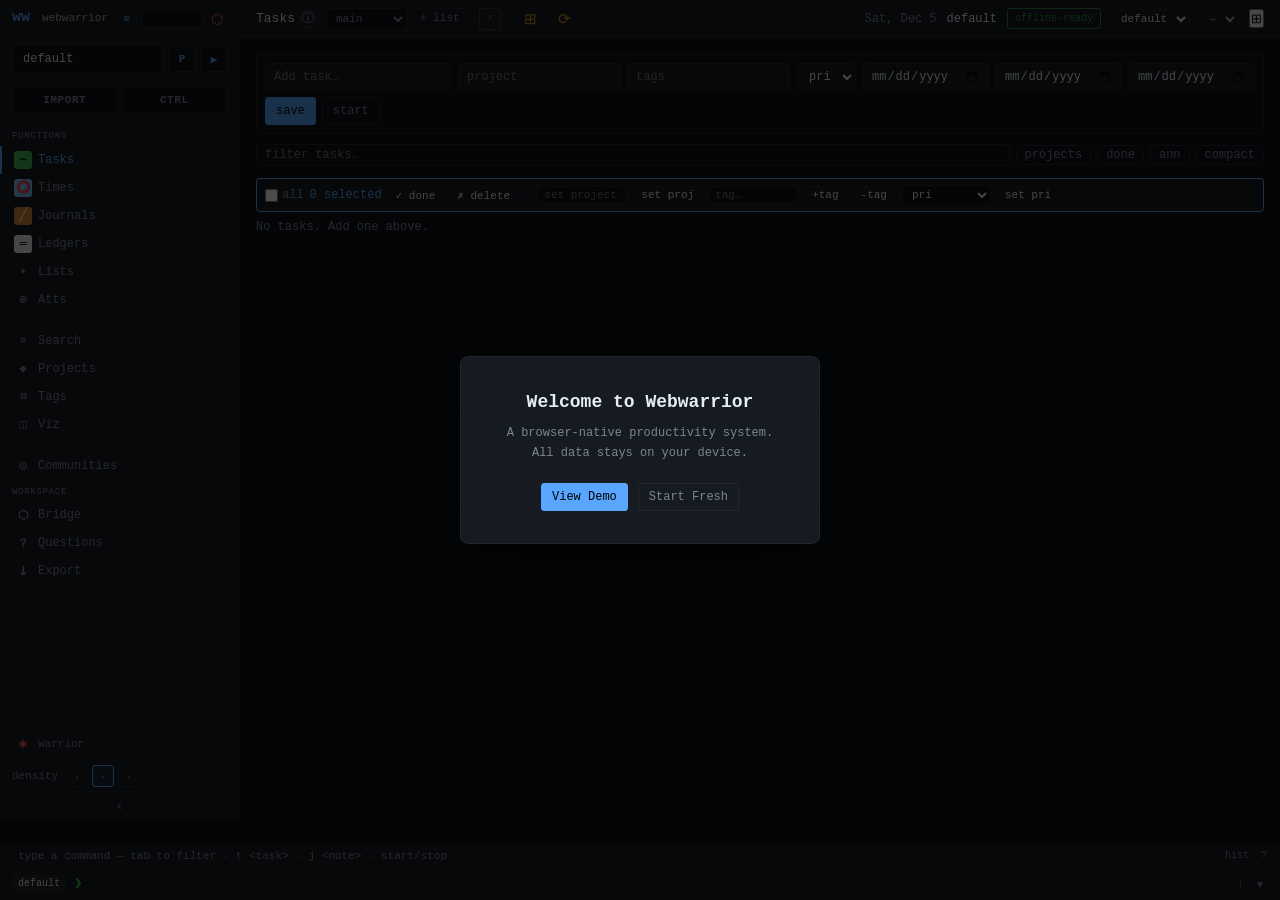
==== commit ee35884a: "feat(search): search and open records across profiles" ====
--- a/index.html
+++ b/index.html
@@ -59,6 +59,7 @@
         <button class="nav-item" data-section="lists"><span class="nav-icon">•</span><span class="nav-label">Lists</span></button>
         <button class="nav-item" data-section="attributes"><span class="nav-icon">⊕</span><span class="nav-label">Atts</span></button>
         <div class="nav-divider"></div>
+        <button class="nav-item" data-section="search"><span class="nav-icon" aria-hidden="true">⌕</span><span class="nav-label">Search</span></button>
         <button class="nav-item" data-section="projects"><span class="nav-icon">◆</span><span class="nav-label">Projects</span></button>
         <button class="nav-item" data-section="tags"><span class="nav-icon">⌗</span><span class="nav-label">Tags</span></button>
         <button class="nav-item" data-section="viz"><span class="nav-icon">◫</span><span class="nav-label">Viz</span></button>
@@ -809,6 +810,22 @@
         </section>
 
         <!-- Projects -->
+        <section class="section hidden" id="section-search">
+          <form id="workspace-search-form" class="workspace-search-form" role="search" aria-label="Cross-profile search">
+            <label>Search records<input class="inline-filter" name="query" type="search" placeholder="Search text, tags, or accounts" autocomplete="off"></label>
+            <label>Profile<select class="inline-filter" name="profile"></select></label>
+            <label>Type<select class="inline-filter" name="type">
+              <option value="">All types</option>
+              <option value="tasks">Tasks</option><option value="time">Time</option>
+              <option value="journal">Journals</option><option value="ledger">Ledgers</option>
+              <option value="lists">Lists</option>
+            </select></label>
+            <button class="btn-inline-submit" type="submit">Search</button>
+          </form>
+          <p id="workspace-search-status" class="workspace-search-status" role="status"></p>
+          <ul id="workspace-search-results" class="workspace-search-results"></ul>
+        </section>
+
         <section class="section hidden" id="section-projects">
           <div class="fn-info-panel hidden" id="fn-info-projects">
             <div class="fn-info-header">
@@ -1078,7 +1095,7 @@
                   <div style="font-size:11px;color:var(--muted);margin-bottom:4px">Keyboard shortcuts</div>
                   <div style="font-size:11px;line-height:2;color:var(--text)">
                     <code>g t</code> Tasks &nbsp; <code>g i</code> Times &nbsp; <code>g j</code> Journals &nbsp; <code>g l</code> Ledger<br>
-                    <code>g p</code> Projects &nbsp; <code>g x</code> Tags &nbsp; <code>g e</code> Export<br>
+                    <code>g f</code> Search &nbsp; <code>g p</code> Projects &nbsp; <code>g x</code> Tags &nbsp; <code>g e</code> Export<br>
                     <code>Esc</code> Focus terminal &nbsp; <code>Tab</code> Filter mode<br>
                     <code>t &lt;desc&gt;</code> Quick task &nbsp; <code>j &lt;text&gt;</code> Quick journal<br>
                     <code>start &lt;tags&gt;</code> Start tracking &nbsp; <code>stop</code> Stop tracking
--- a/style.css
+++ b/style.css
@@ -3926,3 +3926,18 @@
 .bridge-icon:hover {
   background: var(--hover);
 }
+
+/* Cross-profile search */
+.workspace-search-form { display: flex; flex-wrap: wrap; align-items: end; gap: 10px; }
+.workspace-search-form label { display: grid; gap: 4px; color: var(--muted); }
+.workspace-search-form label:first-child { flex: 1 1 14rem; }
+.workspace-search-form .inline-filter { width: 100%; }
+.workspace-search-status { color: var(--muted); margin: 12px 0; }
+.workspace-search-results { list-style: none; padding: 0; margin: 0; display: grid; gap: 6px; }
+.workspace-search-result {
+  width: 100%; display: grid; gap: 4px; text-align: left; cursor: pointer;
+  background: var(--bg); color: var(--text); border: 1px solid var(--border);
+  padding: 9px 12px; font: inherit; overflow-wrap: anywhere;
+}
+.workspace-search-result:hover, .workspace-search-result:focus-visible { border-color: var(--accent); }
+.workspace-search-result span { color: var(--muted); }
